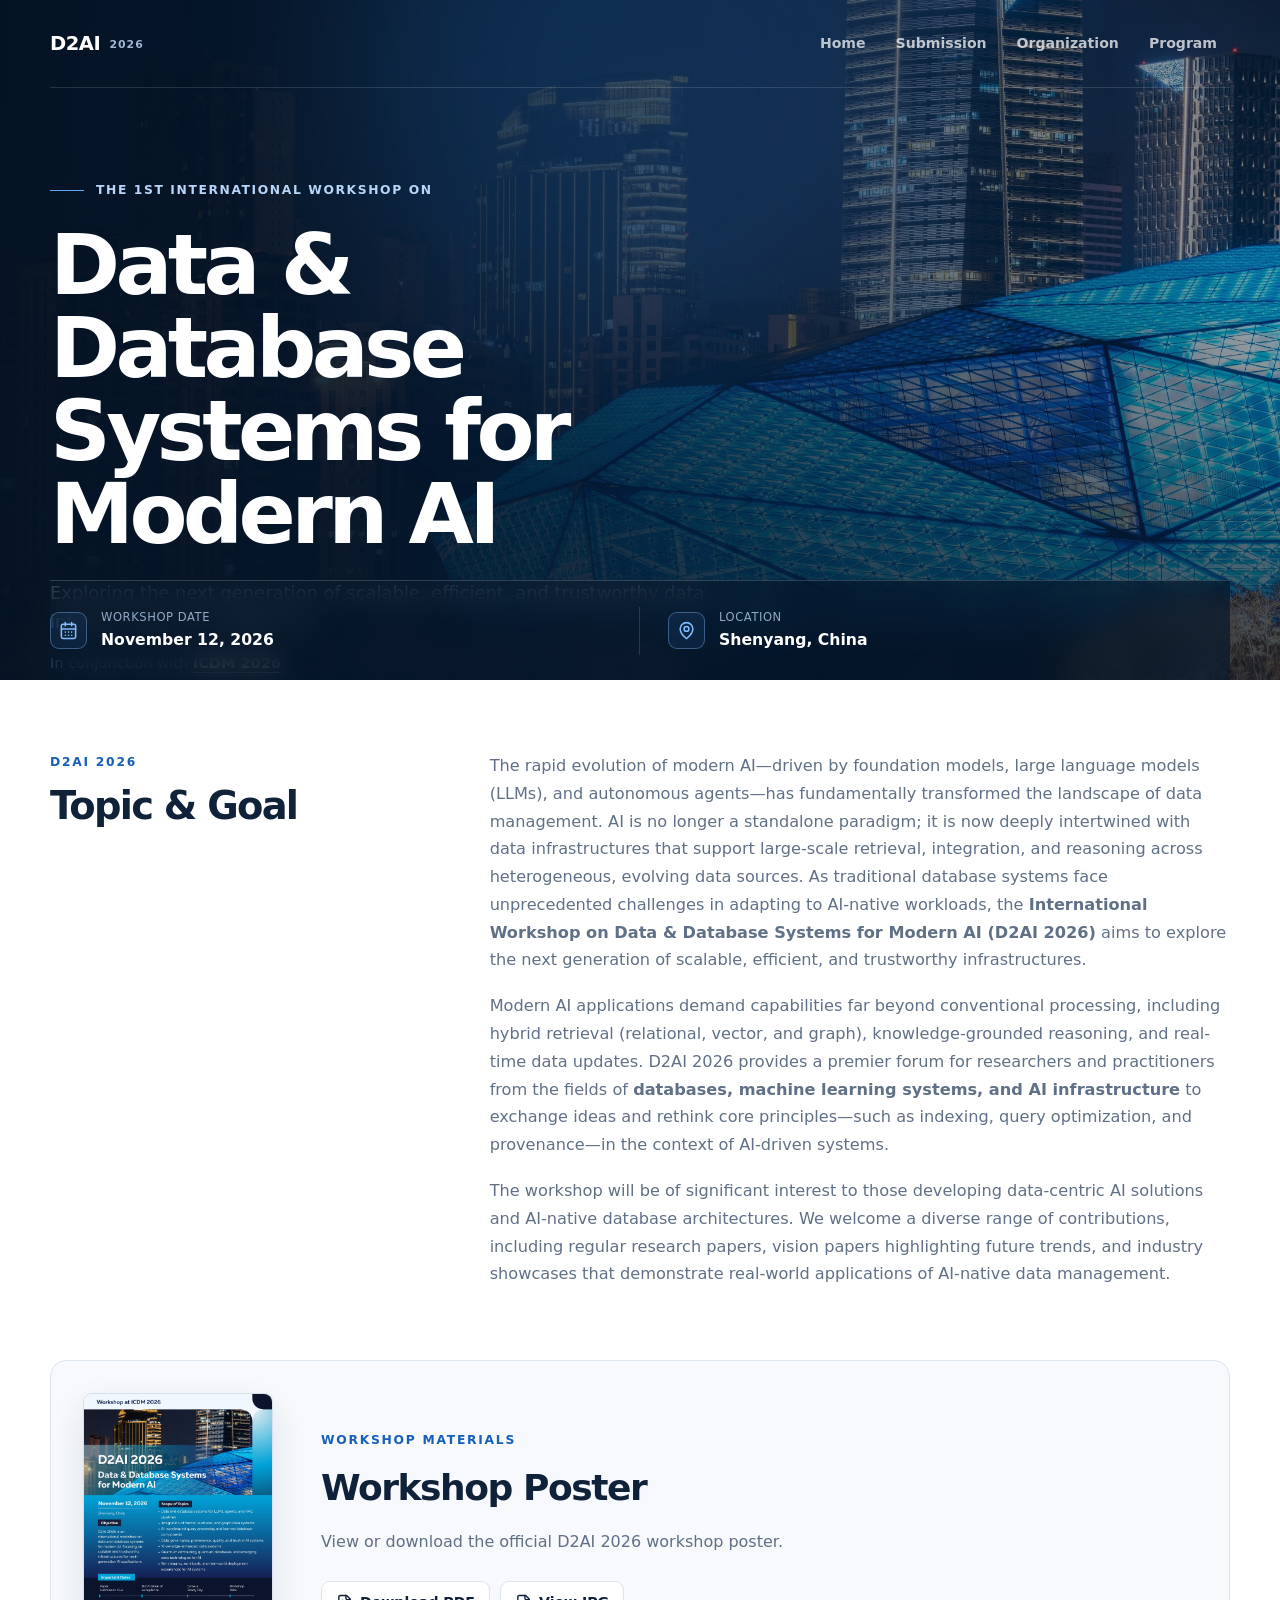
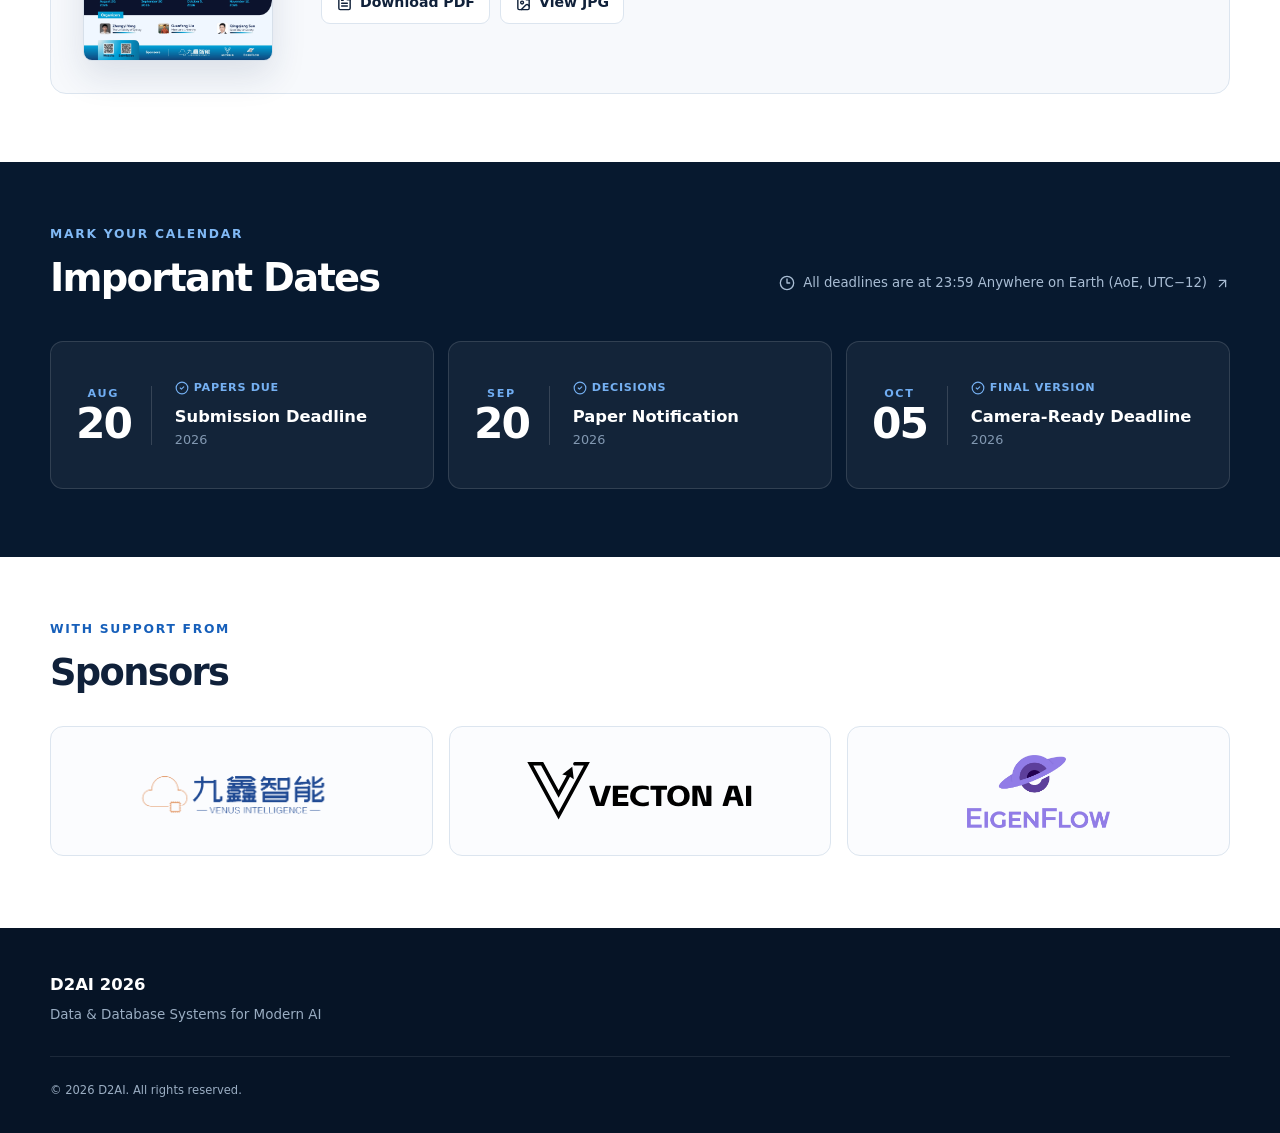
==== index.html @ e7aee717 "deploy: Maka314/d2ai-workshop@221441445c68ab9a33ebf4aefe0f75ddd9c89fb1" ====
<!DOCTYPE html><html lang="en"><head><meta charSet="utf-8"/><meta name="viewport" content="width=device-width, initial-scale=1"/><link rel="preload" as="image" href="/images/shenyang-hero.webp"/><link rel="preload" href="/images/sponsors/jiuxin-intelligence.png" as="image"/><link rel="preload" href="/images/sponsors/vecton-ai.svg" as="image"/><link rel="preload" href="/images/sponsors/eigenflow.png" as="image"/><link rel="stylesheet" href="/_next/static/chunks/0wy3fusnoavy7.css" data-precedence="next"/><link rel="preload" as="script" fetchPriority="low" href="/_next/static/chunks/05tsy9pxtuyv0.js"/><script src="/_next/static/chunks/02i7dfk78~t~2.js" async=""></script><script src="/_next/static/chunks/10~x95jhs6ns3.js" async=""></script><script src="/_next/static/chunks/0s~43s~vyc_h-.js" async=""></script><script src="/_next/static/chunks/turbopack-0p68k9cxtdk4o.js" async=""></script><script src="/_next/static/chunks/10e6~0tme4cub.js" async=""></script><script src="/_next/static/chunks/0d3shmwh5_nmn.js" async=""></script><script src="/_next/static/chunks/12vo~aeqfz3fc.js" async=""></script><title>D2AI 2026</title><meta name="description" content="Welcome to the International Workshop on Data &amp; Database Systems for Modern AI."/><meta name="creator" content="LSGDA Committee"/><meta name="robots" content="index, follow"/><meta name="google-site-verification" content="azsVZ6Sj6aNUtVX1HDO4OtCznI6a8uc2q9I49EydNMc"/><meta property="og:title" content="D2AI 2026"/><meta property="og:description" content="Welcome to the International Workshop on Data &amp; Database Systems for Modern AI."/><meta property="og:url" content="https://d2ai-workshop.github.io"/><meta property="og:site_name" content="D2AI 2026"/><meta property="og:image" content="https://d2ai-workshop.github.io/images/d2ai-2026-poster.jpg"/><meta property="og:image:width" content="2381"/><meta property="og:image:height" content="3368"/><meta property="og:image:alt" content="D2AI 2026 workshop poster"/><meta property="og:type" content="website"/><meta name="twitter:card" content="summary_large_image"/><meta name="twitter:title" content="D2AI 2026"/><meta name="twitter:description" content="Welcome to the International Workshop on Data &amp; Database Systems for Modern AI."/><meta name="twitter:image" content="https://d2ai-workshop.github.io/images/d2ai-2026-poster.jpg"/><link rel="icon" href="/favicon.ico?favicon.12hgmcrp~a_d-.ico" sizes="128x128" type="image/x-icon"/><script src="/_next/static/chunks/03~yq9q893hmn.js" noModule=""></script></head><body class="min-h-screen flex flex-col"><div hidden=""><!--$--><!--/$--></div><header class="hero"><img alt="Shenyang skyline at dusk" decoding="async" data-nimg="fill" class="hero-image" style="position:absolute;height:100%;width:100%;left:0;top:0;right:0;bottom:0;color:transparent;background-size:cover;background-position:50% 50%;background-repeat:no-repeat;background-image:url(&quot;data:image/svg+xml;charset=utf-8,%3Csvg xmlns=&#x27;http://www.w3.org/2000/svg&#x27; %3E%3Cfilter id=&#x27;b&#x27; color-interpolation-filters=&#x27;sRGB&#x27;%3E%3CfeGaussianBlur stdDeviation=&#x27;20&#x27;/%3E%3CfeColorMatrix values=&#x27;1 0 0 0 0 0 1 0 0 0 0 0 1 0 0 0 0 0 100 -1&#x27; result=&#x27;s&#x27;/%3E%3CfeFlood x=&#x27;0&#x27; y=&#x27;0&#x27; width=&#x27;100%25&#x27; height=&#x27;100%25&#x27;/%3E%3CfeComposite operator=&#x27;out&#x27; in=&#x27;s&#x27;/%3E%3CfeComposite in2=&#x27;SourceGraphic&#x27;/%3E%3CfeGaussianBlur stdDeviation=&#x27;20&#x27;/%3E%3C/filter%3E%3Cimage width=&#x27;100%25&#x27; height=&#x27;100%25&#x27; x=&#x27;0&#x27; y=&#x27;0&#x27; preserveAspectRatio=&#x27;none&#x27; style=&#x27;filter: url(%23b);&#x27; href=&#x27;/images/shenyang-blur.jpg&#x27;/%3E%3C/svg%3E&quot;)" src="/images/shenyang-hero.webp"/><div class="hero-overlay"></div><div class="hero-glow"></div><div class="site-shell hero-inner"><div class="hero-topbar"><a class="brand" aria-label="D2AI 2026 home" href="/"><span class="brand-name">D2AI <small>2026</small></span></a><nav class="nav" aria-label="Primary navigation"><ul class="nav-links"><li><a class="active" href="/">Home</a></li><li><a class="" href="/submission">Submission</a></li><li><a class="" href="/organization">Organization</a></li><li><a class="" href="/program">Program</a></li></ul><button class="menu-button" type="button" aria-label="Open navigation menu" aria-expanded="false"><svg xmlns="http://www.w3.org/2000/svg" width="24" height="24" viewBox="0 0 24 24" fill="none" stroke="currentColor" stroke-width="2" stroke-linecap="round" stroke-linejoin="round" class="lucide lucide-menu" aria-hidden="true"><path d="M4 12h16"></path><path d="M4 18h16"></path><path d="M4 6h16"></path></svg></button></nav></div><div class="hero-content"><p class="hero-kicker"><span></span> The 1st International Workshop on</p><h1>Data &amp; Database Systems for Modern AI</h1><p class="hero-subtitle">Exploring the next generation of scalable, efficient, and trustworthy data infrastructures for modern AI.</p><p class="hero-description">In conjunction with<!-- --> <a href="http://icdm2026.neu.edu.cn/" target="_blank" rel="noreferrer">ICDM 2026</a></p></div><div class="event-bar"><div class="event-item"><span class="event-icon"><svg xmlns="http://www.w3.org/2000/svg" width="19" height="19" viewBox="0 0 24 24" fill="none" stroke="currentColor" stroke-width="2" stroke-linecap="round" stroke-linejoin="round" class="lucide lucide-calendar-days" aria-hidden="true"><path d="M8 2v4"></path><path d="M16 2v4"></path><rect width="18" height="18" x="3" y="4" rx="2"></rect><path d="M3 10h18"></path><path d="M8 14h.01"></path><path d="M12 14h.01"></path><path d="M16 14h.01"></path><path d="M8 18h.01"></path><path d="M12 18h.01"></path><path d="M16 18h.01"></path></svg></span><div><small>Workshop date</small><strong>November 12, 2026</strong></div></div><div class="event-item"><span class="event-icon"><svg xmlns="http://www.w3.org/2000/svg" width="19" height="19" viewBox="0 0 24 24" fill="none" stroke="currentColor" stroke-width="2" stroke-linecap="round" stroke-linejoin="round" class="lucide lucide-map-pin" aria-hidden="true"><path d="M20 10c0 4.993-5.539 10.193-7.399 11.799a1 1 0 0 1-1.202 0C9.539 20.193 4 14.993 4 10a8 8 0 0 1 16 0"></path><circle cx="12" cy="10" r="3"></circle></svg></span><div><small>Location</small><strong>Shenyang, China</strong></div></div></div></div></header><main class="home-main"><section class="home-intro" aria-labelledby="topic-heading"><div><p class="eyebrow">D2AI 2026</p><h2 id="topic-heading">Topic &amp; Goal</h2></div><div class="home-intro-copy"><p>The rapid evolution of modern AI—driven by foundation models, large language models (LLMs), and autonomous agents—has fundamentally transformed the landscape of data management. AI is no longer a standalone paradigm; it is now deeply intertwined with data infrastructures that support large-scale retrieval, integration, and reasoning across heterogeneous, evolving data sources. As traditional database systems face unprecedented challenges in adapting to AI-native workloads, the<!-- --> <strong>International Workshop on Data &amp; Database Systems for Modern AI (D2AI 2026)</strong> <!-- -->aims to explore the next generation of scalable, efficient, and trustworthy infrastructures.</p><p>Modern AI applications demand capabilities far beyond conventional processing, including hybrid retrieval (relational, vector, and graph), knowledge-grounded reasoning, and real-time data updates. D2AI 2026 provides a premier forum for researchers and practitioners from the fields of<!-- --> <strong>databases, machine learning systems, and AI infrastructure</strong> <!-- -->to exchange ideas and rethink core principles—such as indexing, query optimization, and provenance—in the context of AI-driven systems.</p><p>The workshop will be of significant interest to those developing data-centric AI solutions and AI-native database architectures. We welcome a diverse range of contributions, including regular research papers, vision papers highlighting future trends, and industry showcases that demonstrate real-world applications of AI-native data management.</p></div></section><section class="poster-section" aria-labelledby="poster-heading"><a class="poster-preview" href="/images/d2ai-2026-poster.jpg" target="_blank" rel="noreferrer" aria-label="Open the D2AI 2026 workshop poster image"><img alt="D2AI 2026 workshop poster" loading="lazy" width="2381" height="3368" decoding="async" data-nimg="1" style="color:transparent" src="/images/d2ai-2026-poster.jpg"/></a><div class="poster-content"><p class="eyebrow">Workshop materials</p><h2 id="poster-heading">Workshop Poster</h2><p>View or download the official D2AI 2026 workshop poster.</p><div class="poster-links" aria-label="Workshop poster downloads"><a href="/files/d2ai-2026-poster.pdf" target="_blank" rel="noreferrer"><svg xmlns="http://www.w3.org/2000/svg" width="17" height="17" viewBox="0 0 24 24" fill="none" stroke="currentColor" stroke-width="2" stroke-linecap="round" stroke-linejoin="round" class="lucide lucide-file-text" aria-hidden="true"><path d="M15 2H6a2 2 0 0 0-2 2v16a2 2 0 0 0 2 2h12a2 2 0 0 0 2-2V7Z"></path><path d="M14 2v4a2 2 0 0 0 2 2h4"></path><path d="M10 9H8"></path><path d="M16 13H8"></path><path d="M16 17H8"></path></svg> Download PDF</a><a href="/images/d2ai-2026-poster.jpg" target="_blank" rel="noreferrer"><svg xmlns="http://www.w3.org/2000/svg" width="17" height="17" viewBox="0 0 24 24" fill="none" stroke="currentColor" stroke-width="2" stroke-linecap="round" stroke-linejoin="round" class="lucide lucide-file-image" aria-hidden="true"><path d="M15 2H6a2 2 0 0 0-2 2v16a2 2 0 0 0 2 2h12a2 2 0 0 0 2-2V7Z"></path><path d="M14 2v4a2 2 0 0 0 2 2h4"></path><circle cx="10" cy="12" r="2"></circle><path d="m20 17-1.296-1.296a2.41 2.41 0 0 0-3.408 0L9 22"></path></svg> View JPG</a></div></div></section><section class="dates-section" aria-labelledby="dates-heading"><div class="section-heading-row"><div><p class="eyebrow eyebrow-light">Mark your calendar</p><h2 id="dates-heading">Important Dates</h2></div><a href="https://www.timeanddate.com/time/zones/aoe" target="_blank" rel="noreferrer" class="timezone-link"><svg xmlns="http://www.w3.org/2000/svg" width="16" height="16" viewBox="0 0 24 24" fill="none" stroke="currentColor" stroke-width="2" stroke-linecap="round" stroke-linejoin="round" class="lucide lucide-clock3 lucide-clock-3" aria-hidden="true"><path d="M12 6v6h4"></path><circle cx="12" cy="12" r="10"></circle></svg> All deadlines are at 23:59 Anywhere on Earth (AoE, UTC−12)<svg xmlns="http://www.w3.org/2000/svg" width="15" height="15" viewBox="0 0 24 24" fill="none" stroke="currentColor" stroke-width="2" stroke-linecap="round" stroke-linejoin="round" class="lucide lucide-arrow-up-right" aria-hidden="true"><path d="M7 7h10v10"></path><path d="M7 17 17 7"></path></svg></a></div><div class="date-grid"><article class="date-card"><div class="date-number"><span>AUG</span><strong>20</strong></div><div><span class="date-status"><svg xmlns="http://www.w3.org/2000/svg" width="14" height="14" viewBox="0 0 24 24" fill="none" stroke="currentColor" stroke-width="2" stroke-linecap="round" stroke-linejoin="round" class="lucide lucide-circle-check" aria-hidden="true"><circle cx="12" cy="12" r="10"></circle><path d="m9 12 2 2 4-4"></path></svg> <!-- -->Papers due</span><h3>Submission Deadline</h3><p>2026</p></div></article><article class="date-card"><div class="date-number"><span>SEP</span><strong>20</strong></div><div><span class="date-status"><svg xmlns="http://www.w3.org/2000/svg" width="14" height="14" viewBox="0 0 24 24" fill="none" stroke="currentColor" stroke-width="2" stroke-linecap="round" stroke-linejoin="round" class="lucide lucide-circle-check" aria-hidden="true"><circle cx="12" cy="12" r="10"></circle><path d="m9 12 2 2 4-4"></path></svg> <!-- -->Decisions</span><h3>Paper Notification</h3><p>2026</p></div></article><article class="date-card"><div class="date-number"><span>OCT</span><strong>05</strong></div><div><span class="date-status"><svg xmlns="http://www.w3.org/2000/svg" width="14" height="14" viewBox="0 0 24 24" fill="none" stroke="currentColor" stroke-width="2" stroke-linecap="round" stroke-linejoin="round" class="lucide lucide-circle-check" aria-hidden="true"><circle cx="12" cy="12" r="10"></circle><path d="m9 12 2 2 4-4"></path></svg> <!-- -->Final version</span><h3>Camera-Ready Deadline</h3><p>2026</p></div></article></div></section><section class="sponsors-section" aria-labelledby="sponsors-heading"><div class="section-heading-row sponsors-heading"><div><p class="eyebrow">With support from</p><h2 id="sponsors-heading">Sponsors</h2></div></div><div class="sponsor-grid"><div class="sponsor-card sponsor-card-jiuxin"><img src="/images/sponsors/jiuxin-intelligence.png" alt="Jiuxin Intelligence"/></div><div class="sponsor-card"><img src="/images/sponsors/vecton-ai.svg" alt="Vecton AI"/></div><div class="sponsor-card"><img src="/images/sponsors/eigenflow.png" alt="EigenFlow"/></div></div></section></main><!--$--><!--/$--><footer class="footer"><div class="site-shell footer-content"><div><span class="footer-brand">D2AI 2026</span><p>Data &amp; Database Systems for Modern AI</p></div><small>© 2026 D2AI. All rights reserved.<span>Cover photo by Julius Carmine on Unsplash.</span></small></div></footer><script src="/_next/static/chunks/05tsy9pxtuyv0.js" id="_R_" async=""></script><script>(self.__next_f=self.__next_f||[]).push([0])</script><script>self.__next_f.push([1,"1:\"$Sreact.fragment\"\n2:I[39756,[\"/_next/static/chunks/10e6~0tme4cub.js\",\"/_next/static/chunks/0d3shmwh5_nmn.js\"],\"default\"]\n3:I[37457,[\"/_next/static/chunks/10e6~0tme4cub.js\",\"/_next/static/chunks/0d3shmwh5_nmn.js\"],\"default\"]\n4:I[64543,[\"/_next/static/chunks/10e6~0tme4cub.js\",\"/_next/static/chunks/0d3shmwh5_nmn.js\"],\"default\"]\n5:I[5500,[\"/_next/static/chunks/10e6~0tme4cub.js\",\"/_next/static/chunks/0d3shmwh5_nmn.js\",\"/_next/static/chunks/12vo~aeqfz3fc.js\"],\"Image\"]\n6:I[22016,[\"/_next/static/chunks/10e6~0tme4cub.js\",\"/_next/static/chunks/0d3shmwh5_nmn.js\",\"/_next/static/chunks/12vo~aeqfz3fc.js\"],\"\"]\n7:I[45109,[\"/_next/static/chunks/10e6~0tme4cub.js\",\"/_next/static/chunks/0d3shmwh5_nmn.js\",\"/_next/static/chunks/12vo~aeqfz3fc.js\"],\"default\"]\ne:I[68027,[\"/_next/static/chunks/10e6~0tme4cub.js\",\"/_next/static/chunks/0d3shmwh5_nmn.js\"],\"default\",1]\n:HL[\"/_next/static/chunks/0wy3fusnoavy7.css\",\"style\"]\n"])</script><script>self.__next_f.push([1,"0:{\"P\":null,\"c\":[\"\",\"\"],\"q\":\"\",\"i\":false,\"f\":[[[\"\",{\"children\":[\"__PAGE__\",{}]},\"$undefined\",\"$undefined\",16],[[\"$\",\"$1\",\"c\",{\"children\":[[[\"$\",\"link\",\"0\",{\"rel\":\"stylesheet\",\"href\":\"/_next/static/chunks/0wy3fusnoavy7.css\",\"precedence\":\"next\",\"crossOrigin\":\"$undefined\",\"nonce\":\"$undefined\"}],[\"$\",\"script\",\"script-0\",{\"src\":\"/_next/static/chunks/10e6~0tme4cub.js\",\"async\":true,\"nonce\":\"$undefined\"}],[\"$\",\"script\",\"script-1\",{\"src\":\"/_next/static/chunks/0d3shmwh5_nmn.js\",\"async\":true,\"nonce\":\"$undefined\"}]],[\"$\",\"html\",null,{\"lang\":\"en\",\"children\":[\"$\",\"body\",null,{\"className\":\"min-h-screen flex flex-col\",\"children\":[[\"$\",\"$L2\",null,{\"parallelRouterKey\":\"children\",\"error\":\"$undefined\",\"errorStyles\":\"$undefined\",\"errorScripts\":\"$undefined\",\"template\":[\"$\",\"$L3\",null,{}],\"templateStyles\":\"$undefined\",\"templateScripts\":\"$undefined\",\"notFound\":[[[\"$\",\"title\",null,{\"children\":\"404: This page could not be found.\"}],[\"$\",\"div\",null,{\"style\":{\"fontFamily\":\"system-ui,\\\"Segoe UI\\\",Roboto,Helvetica,Arial,sans-serif,\\\"Apple Color Emoji\\\",\\\"Segoe UI Emoji\\\"\",\"height\":\"100vh\",\"textAlign\":\"center\",\"display\":\"flex\",\"flexDirection\":\"column\",\"alignItems\":\"center\",\"justifyContent\":\"center\"},\"children\":[\"$\",\"div\",null,{\"children\":[[\"$\",\"style\",null,{\"dangerouslySetInnerHTML\":{\"__html\":\"body{color:#000;background:#fff;margin:0}.next-error-h1{border-right:1px solid rgba(0,0,0,.3)}@media (prefers-color-scheme:dark){body{color:#fff;background:#000}.next-error-h1{border-right:1px solid rgba(255,255,255,.3)}}\"}}],[\"$\",\"h1\",null,{\"className\":\"next-error-h1\",\"style\":{\"display\":\"inline-block\",\"margin\":\"0 20px 0 0\",\"padding\":\"0 23px 0 0\",\"fontSize\":24,\"fontWeight\":500,\"verticalAlign\":\"top\",\"lineHeight\":\"49px\"},\"children\":404}],[\"$\",\"div\",null,{\"style\":{\"display\":\"inline-block\"},\"children\":[\"$\",\"h2\",null,{\"style\":{\"fontSize\":14,\"fontWeight\":400,\"lineHeight\":\"49px\",\"margin\":0},\"children\":\"This page could not be found.\"}]}]]}]}]],[]],\"forbidden\":\"$undefined\",\"unauthorized\":\"$undefined\"}],[\"$\",\"$L4\",null,{}]]}]}]]}],{\"children\":[[\"$\",\"$1\",\"c\",{\"children\":[[[\"$\",\"header\",null,{\"className\":\"hero\",\"children\":[[\"$\",\"$L5\",null,{\"className\":\"hero-image\",\"src\":\"/images/shenyang-hero.webp\",\"alt\":\"Shenyang skyline at dusk\",\"fill\":true,\"sizes\":\"100vw\",\"priority\":true,\"placeholder\":\"blur\",\"blurDataURL\":\"/images/shenyang-blur.jpg\"}],[\"$\",\"div\",null,{\"className\":\"hero-overlay\"}],[\"$\",\"div\",null,{\"className\":\"hero-glow\"}],[\"$\",\"div\",null,{\"className\":\"site-shell hero-inner\",\"children\":[[\"$\",\"div\",null,{\"className\":\"hero-topbar\",\"children\":[[\"$\",\"$L6\",null,{\"className\":\"brand\",\"href\":\"/\",\"aria-label\":\"D2AI 2026 home\",\"children\":[\"$\",\"span\",null,{\"className\":\"brand-name\",\"children\":[\"D2AI \",[\"$\",\"small\",null,{\"children\":\"2026\"}]]}]}],[\"$\",\"$L7\",null,{}]]}],[\"$\",\"div\",null,{\"className\":\"hero-content\",\"children\":[[\"$\",\"p\",null,{\"className\":\"hero-kicker\",\"children\":[[\"$\",\"span\",null,{}],\" The 1st International Workshop on\"]}],[\"$\",\"h1\",null,{\"children\":\"Data \u0026 Database Systems for Modern AI\"}],[\"$\",\"p\",null,{\"className\":\"hero-subtitle\",\"children\":\"Exploring the next generation of scalable, efficient, and trustworthy data infrastructures for modern AI.\"}],[\"$\",\"p\",null,{\"className\":\"hero-description\",\"children\":[\"In conjunction with\",\" \",[\"$\",\"a\",null,{\"href\":\"http://icdm2026.neu.edu.cn/\",\"target\":\"_blank\",\"rel\":\"noreferrer\",\"children\":\"ICDM 2026\"}]]}]]}],[\"$\",\"div\",null,{\"className\":\"event-bar\",\"children\":[[\"$\",\"div\",null,{\"className\":\"event-item\",\"children\":[[\"$\",\"span\",null,{\"className\":\"event-icon\",\"children\":[\"$\",\"svg\",null,{\"ref\":\"$undefined\",\"xmlns\":\"http://www.w3.org/2000/svg\",\"width\":19,\"height\":19,\"viewBox\":\"0 0 24 24\",\"fill\":\"none\",\"stroke\":\"currentColor\",\"strokeWidth\":2,\"strokeLinecap\":\"round\",\"strokeLinejoin\":\"round\",\"className\":\"lucide lucide-calendar-days\",\"aria-hidden\":\"true\",\"children\":[[\"$\",\"path\",\"1cmpym\",{\"d\":\"M8 2v4\"}],[\"$\",\"path\",\"4m81vk\",{\"d\":\"M16 2v4\"}],[\"$\",\"rect\",\"1hopcy\",{\"width\":\"18\",\"height\":\"18\",\"x\":\"3\",\"y\":\"4\",\"rx\":\"2\"}],[\"$\",\"path\",\"8toen8\",{\"d\":\"M3 10h18\"}],[\"$\",\"path\",\"6423bh\",{\"d\":\"M8 14h.01\"}],[\"$\",\"path\",\"1etili\",{\"d\":\"M12 14h.01\"}],[\"$\",\"path\",\"1gbofw\",{\"d\":\"M16 14h.01\"}],[\"$\",\"path\",\"lrp35t\",{\"d\":\"M8 18h.01\"}],[\"$\",\"path\",\"mhygvu\",{\"d\":\"M12 18h.01\"}],[\"$\",\"path\",\"kzsmim\",{\"d\":\"M16 18h.01\"}],\"$undefined\"]}]}],[\"$\",\"div\",null,{\"children\":[[\"$\",\"small\",null,{\"children\":\"Workshop date\"}],[\"$\",\"strong\",null,{\"children\":\"November 12, 2026\"}]]}]]}],[\"$\",\"div\",null,{\"className\":\"event-item\",\"children\":[[\"$\",\"span\",null,{\"className\":\"event-icon\",\"children\":[\"$\",\"svg\",null,{\"ref\":\"$undefined\",\"xmlns\":\"http://www.w3.org/2000/svg\",\"width\":19,\"height\":19,\"viewBox\":\"0 0 24 24\",\"fill\":\"none\",\"stroke\":\"currentColor\",\"strokeWidth\":2,\"strokeLinecap\":\"round\",\"strokeLinejoin\":\"round\",\"className\":\"lucide lucide-map-pin\",\"aria-hidden\":\"true\",\"children\":[[\"$\",\"path\",\"1r0f0z\",{\"d\":\"M20 10c0 4.993-5.539 10.193-7.399 11.799a1 1 0 0 1-1.202 0C9.539 20.193 4 14.993 4 10a8 8 0 0 1 16 0\"}],\"$L8\",\"$undefined\"]}]}],\"$L9\"]}]]}]]}]]}],\"$La\"],[\"$Lb\"],\"$Lc\"]}],{},null,false,null]},null,false,null],\"$Ld\",false]],\"m\":\"$undefined\",\"G\":[\"$e\",[\"$Lf\"]],\"S\":true,\"h\":null,\"s\":\"$undefined\",\"l\":\"$undefined\",\"p\":\"$undefined\",\"d\":\"$undefined\",\"b\":\"ttx5fb697KAaUyUR3-PpL\"}\n"])</script><script>self.__next_f.push([1,"15:I[97367,[\"/_next/static/chunks/10e6~0tme4cub.js\",\"/_next/static/chunks/0d3shmwh5_nmn.js\"],\"OutletBoundary\"]\n16:\"$Sreact.suspense\"\n18:I[97367,[\"/_next/static/chunks/10e6~0tme4cub.js\",\"/_next/static/chunks/0d3shmwh5_nmn.js\"],\"ViewportBoundary\"]\n1a:I[97367,[\"/_next/static/chunks/10e6~0tme4cub.js\",\"/_next/static/chunks/0d3shmwh5_nmn.js\"],\"MetadataBoundary\"]\n8:[\"$\",\"circle\",\"ilqhr7\",{\"cx\":\"12\",\"cy\":\"10\",\"r\":\"3\"}]\n9:[\"$\",\"div\",null,{\"children\":[[\"$\",\"small\",null,{\"children\":\"Location\"}],[\"$\",\"strong\",null,{\"children\":\"Shenyang, China\"}]]}]\n"])</script><script>self.__next_f.push([1,"a:[\"$\",\"main\",null,{\"className\":\"home-main\",\"children\":[[\"$\",\"section\",null,{\"className\":\"home-intro\",\"aria-labelledby\":\"topic-heading\",\"children\":[[\"$\",\"div\",null,{\"children\":[[\"$\",\"p\",null,{\"className\":\"eyebrow\",\"children\":\"D2AI 2026\"}],[\"$\",\"h2\",null,{\"id\":\"topic-heading\",\"children\":\"Topic \u0026 Goal\"}]]}],[\"$\",\"div\",null,{\"className\":\"home-intro-copy\",\"children\":[[\"$\",\"p\",null,{\"children\":[\"The rapid evolution of modern AI—driven by foundation models, large language models (LLMs), and autonomous agents—has fundamentally transformed the landscape of data management. AI is no longer a standalone paradigm; it is now deeply intertwined with data infrastructures that support large-scale retrieval, integration, and reasoning across heterogeneous, evolving data sources. As traditional database systems face unprecedented challenges in adapting to AI-native workloads, the\",\" \",[\"$\",\"strong\",null,{\"children\":\"International Workshop on Data \u0026 Database Systems for Modern AI (D2AI 2026)\"}],\" \",\"aims to explore the next generation of scalable, efficient, and trustworthy infrastructures.\"]}],[\"$\",\"p\",null,{\"children\":[\"Modern AI applications demand capabilities far beyond conventional processing, including hybrid retrieval (relational, vector, and graph), knowledge-grounded reasoning, and real-time data updates. D2AI 2026 provides a premier forum for researchers and practitioners from the fields of\",\" \",[\"$\",\"strong\",null,{\"children\":\"databases, machine learning systems, and AI infrastructure\"}],\" \",\"to exchange ideas and rethink core principles—such as indexing, query optimization, and provenance—in the context of AI-driven systems.\"]}],[\"$\",\"p\",null,{\"children\":\"The workshop will be of significant interest to those developing data-centric AI solutions and AI-native database architectures. We welcome a diverse range of contributions, including regular research papers, vision papers highlighting future trends, and industry showcases that demonstrate real-world applications of AI-native data management.\"}]]}]]}],[\"$\",\"section\",null,{\"className\":\"poster-section\",\"aria-labelledby\":\"poster-heading\",\"children\":[[\"$\",\"a\",null,{\"className\":\"poster-preview\",\"href\":\"/images/d2ai-2026-poster.jpg\",\"target\":\"_blank\",\"rel\":\"noreferrer\",\"aria-label\":\"Open the D2AI 2026 workshop poster image\",\"children\":[\"$\",\"$L5\",null,{\"src\":\"/images/d2ai-2026-poster.jpg\",\"alt\":\"D2AI 2026 workshop poster\",\"width\":2381,\"height\":3368,\"sizes\":\"(max-width: 800px) 150px, 190px\"}]}],[\"$\",\"div\",null,{\"className\":\"poster-content\",\"children\":[[\"$\",\"p\",null,{\"className\":\"eyebrow\",\"children\":\"Workshop materials\"}],[\"$\",\"h2\",null,{\"id\":\"poster-heading\",\"children\":\"Workshop Poster\"}],[\"$\",\"p\",null,{\"children\":\"View or download the official D2AI 2026 workshop poster.\"}],[\"$\",\"div\",null,{\"className\":\"poster-links\",\"aria-label\":\"Workshop poster downloads\",\"children\":[[\"$\",\"a\",null,{\"href\":\"/files/d2ai-2026-poster.pdf\",\"target\":\"_blank\",\"rel\":\"noreferrer\",\"children\":[[\"$\",\"svg\",null,{\"ref\":\"$undefined\",\"xmlns\":\"http://www.w3.org/2000/svg\",\"width\":17,\"height\":17,\"viewBox\":\"0 0 24 24\",\"fill\":\"none\",\"stroke\":\"currentColor\",\"strokeWidth\":2,\"strokeLinecap\":\"round\",\"strokeLinejoin\":\"round\",\"className\":\"lucide lucide-file-text\",\"aria-hidden\":\"true\",\"children\":[[\"$\",\"path\",\"1rqfz7\",{\"d\":\"M15 2H6a2 2 0 0 0-2 2v16a2 2 0 0 0 2 2h12a2 2 0 0 0 2-2V7Z\"}],[\"$\",\"path\",\"tnqrlb\",{\"d\":\"M14 2v4a2 2 0 0 0 2 2h4\"}],[\"$\",\"path\",\"b1mrlr\",{\"d\":\"M10 9H8\"}],[\"$\",\"path\",\"t4e002\",{\"d\":\"M16 13H8\"}],[\"$\",\"path\",\"z1uh3a\",{\"d\":\"M16 17H8\"}],\"$undefined\"]}],\" Download PDF\"]}],[\"$\",\"a\",null,{\"href\":\"/images/d2ai-2026-poster.jpg\",\"target\":\"_blank\",\"rel\":\"noreferrer\",\"children\":[[\"$\",\"svg\",null,{\"ref\":\"$undefined\",\"xmlns\":\"http://www.w3.org/2000/svg\",\"width\":17,\"height\":17,\"viewBox\":\"0 0 24 24\",\"fill\":\"none\",\"stroke\":\"currentColor\",\"strokeWidth\":2,\"strokeLinecap\":\"round\",\"strokeLinejoin\":\"round\",\"className\":\"lucide lucide-file-image\",\"aria-hidden\":\"true\",\"children\":[[\"$\",\"path\",\"1rqfz7\",{\"d\":\"M15 2H6a2 2 0 0 0-2 2v16a2 2 0 0 0 2 2h12a2 2 0 0 0 2-2V7Z\"}],\"$L10\",\"$L11\",\"$L12\",\"$undefined\"]}],\" View JPG\"]}]]}]]}]]}],\"$L13\",\"$L14\"]}]\n"])</script><script>self.__next_f.push([1,"b:[\"$\",\"script\",\"script-0\",{\"src\":\"/_next/static/chunks/12vo~aeqfz3fc.js\",\"async\":true,\"nonce\":\"$undefined\"}]\nc:[\"$\",\"$L15\",null,{\"children\":[\"$\",\"$16\",null,{\"name\":\"Next.MetadataOutlet\",\"children\":\"$@17\"}]}]\nd:[\"$\",\"$1\",\"h\",{\"children\":[null,[\"$\",\"$L18\",null,{\"children\":\"$L19\"}],[\"$\",\"div\",null,{\"hidden\":true,\"children\":[\"$\",\"$L1a\",null,{\"children\":[\"$\",\"$16\",null,{\"name\":\"Next.Metadata\",\"children\":\"$L1b\"}]}]}],null]}]\nf:[\"$\",\"link\",\"0\",{\"rel\":\"stylesheet\",\"href\":\"/_next/static/chunks/0wy3fusnoavy7.css\",\"precedence\":\"next\",\"crossOrigin\":\"$undefined\",\"nonce\":\"$undefined\"}]\n"])</script><script>self.__next_f.push([1,":HL[\"/images/sponsors/jiuxin-intelligence.png\",\"image\"]\n:HL[\"/images/sponsors/vecton-ai.svg\",\"image\"]\n:HL[\"/images/sponsors/eigenflow.png\",\"image\"]\n10:[\"$\",\"path\",\"tnqrlb\",{\"d\":\"M14 2v4a2 2 0 0 0 2 2h4\"}]\n11:[\"$\",\"circle\",\"737tya\",{\"cx\":\"10\",\"cy\":\"12\",\"r\":\"2\"}]\n12:[\"$\",\"path\",\"wt3hpn\",{\"d\":\"m20 17-1.296-1.296a2.41 2.41 0 0 0-3.408 0L9 22\"}]\n"])</script><script>self.__next_f.push([1,"13:[\"$\",\"section\",null,{\"className\":\"dates-section\",\"aria-labelledby\":\"dates-heading\",\"children\":[[\"$\",\"div\",null,{\"className\":\"section-heading-row\",\"children\":[[\"$\",\"div\",null,{\"children\":[[\"$\",\"p\",null,{\"className\":\"eyebrow eyebrow-light\",\"children\":\"Mark your calendar\"}],[\"$\",\"h2\",null,{\"id\":\"dates-heading\",\"children\":\"Important Dates\"}]]}],[\"$\",\"a\",null,{\"href\":\"https://www.timeanddate.com/time/zones/aoe\",\"target\":\"_blank\",\"rel\":\"noreferrer\",\"className\":\"timezone-link\",\"children\":[[\"$\",\"svg\",null,{\"ref\":\"$undefined\",\"xmlns\":\"http://www.w3.org/2000/svg\",\"width\":16,\"height\":16,\"viewBox\":\"0 0 24 24\",\"fill\":\"none\",\"stroke\":\"currentColor\",\"strokeWidth\":2,\"strokeLinecap\":\"round\",\"strokeLinejoin\":\"round\",\"className\":\"lucide lucide-clock3 lucide-clock-3\",\"aria-hidden\":\"true\",\"children\":[[\"$\",\"path\",\"135r8i\",{\"d\":\"M12 6v6h4\"}],[\"$\",\"circle\",\"1mglay\",{\"cx\":\"12\",\"cy\":\"12\",\"r\":\"10\"}],\"$undefined\"]}],\" All deadlines are at 23:59 Anywhere on Earth (AoE, UTC−12)\",[\"$\",\"svg\",null,{\"ref\":\"$undefined\",\"xmlns\":\"http://www.w3.org/2000/svg\",\"width\":15,\"height\":15,\"viewBox\":\"0 0 24 24\",\"fill\":\"none\",\"stroke\":\"currentColor\",\"strokeWidth\":2,\"strokeLinecap\":\"round\",\"strokeLinejoin\":\"round\",\"className\":\"lucide lucide-arrow-up-right\",\"aria-hidden\":\"true\",\"children\":[[\"$\",\"path\",\"1tivn9\",{\"d\":\"M7 7h10v10\"}],[\"$\",\"path\",\"1vkiza\",{\"d\":\"M7 17 17 7\"}],\"$undefined\"]}]]}]]}],[\"$\",\"div\",null,{\"className\":\"date-grid\",\"children\":[[\"$\",\"article\",\"Submission Deadline\",{\"className\":\"date-card\",\"children\":[[\"$\",\"div\",null,{\"className\":\"date-number\",\"children\":[[\"$\",\"span\",null,{\"children\":\"AUG\"}],[\"$\",\"strong\",null,{\"children\":\"20\"}]]}],[\"$\",\"div\",null,{\"children\":[[\"$\",\"span\",null,{\"className\":\"date-status\",\"children\":[[\"$\",\"svg\",null,{\"ref\":\"$undefined\",\"xmlns\":\"http://www.w3.org/2000/svg\",\"width\":14,\"height\":14,\"viewBox\":\"0 0 24 24\",\"fill\":\"none\",\"stroke\":\"currentColor\",\"strokeWidth\":2,\"strokeLinecap\":\"round\",\"strokeLinejoin\":\"round\",\"className\":\"lucide lucide-circle-check\",\"aria-hidden\":\"true\",\"children\":[[\"$\",\"circle\",\"1mglay\",{\"cx\":\"12\",\"cy\":\"12\",\"r\":\"10\"}],[\"$\",\"path\",\"dzmm74\",{\"d\":\"m9 12 2 2 4-4\"}],\"$undefined\"]}],\" \",\"Papers due\"]}],[\"$\",\"h3\",null,{\"children\":\"Submission Deadline\"}],[\"$\",\"p\",null,{\"children\":\"2026\"}]]}]]}],[\"$\",\"article\",\"Paper Notification\",{\"className\":\"date-card\",\"children\":[[\"$\",\"div\",null,{\"className\":\"date-number\",\"children\":[[\"$\",\"span\",null,{\"children\":\"SEP\"}],[\"$\",\"strong\",null,{\"children\":\"20\"}]]}],[\"$\",\"div\",null,{\"children\":[[\"$\",\"span\",null,{\"className\":\"date-status\",\"children\":[[\"$\",\"svg\",null,{\"ref\":\"$undefined\",\"xmlns\":\"http://www.w3.org/2000/svg\",\"width\":14,\"height\":14,\"viewBox\":\"0 0 24 24\",\"fill\":\"none\",\"stroke\":\"currentColor\",\"strokeWidth\":2,\"strokeLinecap\":\"round\",\"strokeLinejoin\":\"round\",\"className\":\"lucide lucide-circle-check\",\"aria-hidden\":\"true\",\"children\":[[\"$\",\"circle\",\"1mglay\",{\"cx\":\"12\",\"cy\":\"12\",\"r\":\"10\"}],[\"$\",\"path\",\"dzmm74\",{\"d\":\"m9 12 2 2 4-4\"}],\"$undefined\"]}],\" \",\"Decisions\"]}],[\"$\",\"h3\",null,{\"children\":\"Paper Notification\"}],[\"$\",\"p\",null,{\"children\":\"2026\"}]]}]]}],[\"$\",\"article\",\"Camera-Ready Deadline\",{\"className\":\"date-card\",\"children\":[[\"$\",\"div\",null,{\"className\":\"date-number\",\"children\":[[\"$\",\"span\",null,{\"children\":\"OCT\"}],[\"$\",\"strong\",null,{\"children\":\"05\"}]]}],[\"$\",\"div\",null,{\"children\":[[\"$\",\"span\",null,{\"className\":\"date-status\",\"children\":[[\"$\",\"svg\",null,{\"ref\":\"$undefined\",\"xmlns\":\"http://www.w3.org/2000/svg\",\"width\":14,\"height\":14,\"viewBox\":\"0 0 24 24\",\"fill\":\"none\",\"stroke\":\"currentColor\",\"strokeWidth\":2,\"strokeLinecap\":\"round\",\"strokeLinejoin\":\"round\",\"className\":\"lucide lucide-circle-check\",\"aria-hidden\":\"true\",\"children\":[[\"$\",\"circle\",\"1mglay\",{\"cx\":\"12\",\"cy\":\"12\",\"r\":\"10\"}],[\"$\",\"path\",\"dzmm74\",{\"d\":\"m9 12 2 2 4-4\"}],\"$undefined\"]}],\" \",\"Final version\"]}],[\"$\",\"h3\",null,{\"children\":\"Camera-Ready Deadline\"}],[\"$\",\"p\",null,{\"children\":\"2026\"}]]}]]}]]}]]}]\n"])</script><script>self.__next_f.push([1,"14:[\"$\",\"section\",null,{\"className\":\"sponsors-section\",\"aria-labelledby\":\"sponsors-heading\",\"children\":[[\"$\",\"div\",null,{\"className\":\"section-heading-row sponsors-heading\",\"children\":[\"$\",\"div\",null,{\"children\":[[\"$\",\"p\",null,{\"className\":\"eyebrow\",\"children\":\"With support from\"}],[\"$\",\"h2\",null,{\"id\":\"sponsors-heading\",\"children\":\"Sponsors\"}]]}]}],[\"$\",\"div\",null,{\"className\":\"sponsor-grid\",\"children\":[[\"$\",\"div\",null,{\"className\":\"sponsor-card sponsor-card-jiuxin\",\"children\":[\"$\",\"img\",null,{\"src\":\"/images/sponsors/jiuxin-intelligence.png\",\"alt\":\"Jiuxin Intelligence\"}]}],[\"$\",\"div\",null,{\"className\":\"sponsor-card\",\"children\":[\"$\",\"img\",null,{\"src\":\"/images/sponsors/vecton-ai.svg\",\"alt\":\"Vecton AI\"}]}],[\"$\",\"div\",null,{\"className\":\"sponsor-card\",\"children\":[\"$\",\"img\",null,{\"src\":\"/images/sponsors/eigenflow.png\",\"alt\":\"EigenFlow\"}]}]]}]]}]\n"])</script><script>self.__next_f.push([1,"19:[[\"$\",\"meta\",\"0\",{\"charSet\":\"utf-8\"}],[\"$\",\"meta\",\"1\",{\"name\":\"viewport\",\"content\":\"width=device-width, initial-scale=1\"}]]\n"])</script><script>self.__next_f.push([1,"1c:I[27201,[\"/_next/static/chunks/10e6~0tme4cub.js\",\"/_next/static/chunks/0d3shmwh5_nmn.js\"],\"IconMark\"]\n17:null\n"])</script><script>self.__next_f.push([1,"1b:[[\"$\",\"title\",\"0\",{\"children\":\"D2AI 2026\"}],[\"$\",\"meta\",\"1\",{\"name\":\"description\",\"content\":\"Welcome to the International Workshop on Data \u0026 Database Systems for Modern AI.\"}],[\"$\",\"meta\",\"2\",{\"name\":\"creator\",\"content\":\"LSGDA Committee\"}],[\"$\",\"meta\",\"3\",{\"name\":\"robots\",\"content\":\"index, follow\"}],[\"$\",\"meta\",\"4\",{\"name\":\"google-site-verification\",\"content\":\"azsVZ6Sj6aNUtVX1HDO4OtCznI6a8uc2q9I49EydNMc\"}],[\"$\",\"meta\",\"5\",{\"property\":\"og:title\",\"content\":\"D2AI 2026\"}],[\"$\",\"meta\",\"6\",{\"property\":\"og:description\",\"content\":\"Welcome to the International Workshop on Data \u0026 Database Systems for Modern AI.\"}],[\"$\",\"meta\",\"7\",{\"property\":\"og:url\",\"content\":\"https://d2ai-workshop.github.io\"}],[\"$\",\"meta\",\"8\",{\"property\":\"og:site_name\",\"content\":\"D2AI 2026\"}],[\"$\",\"meta\",\"9\",{\"property\":\"og:image\",\"content\":\"https://d2ai-workshop.github.io/images/d2ai-2026-poster.jpg\"}],[\"$\",\"meta\",\"10\",{\"property\":\"og:image:width\",\"content\":\"2381\"}],[\"$\",\"meta\",\"11\",{\"property\":\"og:image:height\",\"content\":\"3368\"}],[\"$\",\"meta\",\"12\",{\"property\":\"og:image:alt\",\"content\":\"D2AI 2026 workshop poster\"}],[\"$\",\"meta\",\"13\",{\"property\":\"og:type\",\"content\":\"website\"}],[\"$\",\"meta\",\"14\",{\"name\":\"twitter:card\",\"content\":\"summary_large_image\"}],[\"$\",\"meta\",\"15\",{\"name\":\"twitter:title\",\"content\":\"D2AI 2026\"}],[\"$\",\"meta\",\"16\",{\"name\":\"twitter:description\",\"content\":\"Welcome to the International Workshop on Data \u0026 Database Systems for Modern AI.\"}],[\"$\",\"meta\",\"17\",{\"name\":\"twitter:image\",\"content\":\"https://d2ai-workshop.github.io/images/d2ai-2026-poster.jpg\"}],[\"$\",\"link\",\"18\",{\"rel\":\"icon\",\"href\":\"/favicon.ico?favicon.12hgmcrp~a_d-.ico\",\"sizes\":\"128x128\",\"type\":\"image/x-icon\"}],[\"$\",\"$L1c\",\"19\",{}]]\n"])</script></body></html>
---- _next/static/chunks/0wy3fusnoavy7.css ----
*,:before,:after{box-sizing:border-box;border:0 solid #e5e7eb}:before,:after{--tw-content:""}html,:host{-webkit-text-size-adjust:100%;tab-size:4;font-feature-settings:normal;font-variation-settings:normal;-webkit-tap-highlight-color:transparent;font-family:"Source Sans 3",Aptos,system-ui,ui-sans-serif,sans-serif,Apple Color Emoji,Segoe UI Emoji,Segoe UI Symbol,Noto Color Emoji;line-height:1.5}body{line-height:inherit;margin:0}hr{height:0;color:inherit;border-top-width:1px}abbr:where([title]){-webkit-text-decoration:underline dotted;text-decoration:underline dotted}h1,h2,h3,h4,h5,h6{font-size:inherit;font-weight:inherit}a{color:inherit;-webkit-text-decoration:inherit;text-decoration:inherit}b,strong{font-weight:bolder}code,kbd,samp,pre{font-feature-settings:normal;font-variation-settings:normal;font-family:ui-monospace,SFMono-Regular,Menlo,Monaco,Consolas,Liberation Mono,Courier New,monospace;font-size:1em}small{font-size:80%}sub,sup{vertical-align:baseline;font-size:75%;line-height:0;position:relative}sub{bottom:-.25em}sup{top:-.5em}table{text-indent:0;border-color:inherit;border-collapse:collapse}button,input,optgroup,select,textarea{font-feature-settings:inherit;font-variation-settings:inherit;font-family:inherit;font-size:100%;font-weight:inherit;line-height:inherit;color:inherit;margin:0;padding:0}button,select{text-transform:none}button,[type=button],[type=reset],[type=submit]{-webkit-appearance:button;background-color:#0000;background-image:none}:-moz-focusring{outline:auto}:-moz-ui-invalid{box-shadow:none}progress{vertical-align:baseline}::-webkit-inner-spin-button{height:auto}::-webkit-outer-spin-button{height:auto}[type=search]{-webkit-appearance:textfield;outline-offset:-2px}::-webkit-search-decoration{-webkit-appearance:none}::-webkit-file-upload-button{-webkit-appearance:button;font:inherit}summary{display:list-item}blockquote,dl,dd,h1,h2,h3,h4,h5,h6,hr,figure,p,pre{margin:0}fieldset{margin:0;padding:0}legend{padding:0}ol,ul,menu{margin:0;padding:0;list-style:none}dialog{padding:0}textarea{resize:vertical}input::placeholder,textarea::placeholder{opacity:1;color:#9ca3af}button,[role=button]{cursor:pointer}:disabled{cursor:default}img,svg,video,canvas,audio,iframe,embed,object{vertical-align:middle;display:block}img,video{max-width:100%;height:auto}[hidden]{display:none}*,:before,:after,::backdrop{--tw-border-spacing-x:0;--tw-border-spacing-y:0;--tw-translate-x:0;--tw-translate-y:0;--tw-rotate:0;--tw-skew-x:0;--tw-skew-y:0;--tw-scale-x:1;--tw-scale-y:1;--tw-pan-x: ;--tw-pan-y: ;--tw-pinch-zoom: ;--tw-scroll-snap-strictness:proximity;--tw-gradient-from-position: ;--tw-gradient-via-position: ;--tw-gradient-to-position: ;--tw-ordinal: ;--tw-slashed-zero: ;--tw-numeric-figure: ;--tw-numeric-spacing: ;--tw-numeric-fraction: ;--tw-ring-inset: ;--tw-ring-offset-width:0px;--tw-ring-offset-color:#fff;--tw-ring-color:#3b82f680;--tw-ring-offset-shadow:0 0 #0000;--tw-ring-shadow:0 0 #0000;--tw-shadow:0 0 #0000;--tw-shadow-colored:0 0 #0000;--tw-blur: ;--tw-brightness: ;--tw-contrast: ;--tw-grayscale: ;--tw-hue-rotate: ;--tw-invert: ;--tw-saturate: ;--tw-sepia: ;--tw-drop-shadow: ;--tw-backdrop-blur: ;--tw-backdrop-brightness: ;--tw-backdrop-contrast: ;--tw-backdrop-grayscale: ;--tw-backdrop-hue-rotate: ;--tw-backdrop-invert: ;--tw-backdrop-opacity: ;--tw-backdrop-saturate: ;--tw-backdrop-sepia: }.z-50{z-index:50}.mx-6{margin-left:1.5rem;margin-right:1.5rem}.my-3{margin-top:.75rem;margin-bottom:.75rem}.mb-12{margin-bottom:3rem}.mb-3{margin-bottom:.75rem}.mb-6{margin-bottom:1.5rem}.mr-4{margin-right:1rem}.mt-6{margin-top:1.5rem}.flex{display:flex}.h-\[76px\]{height:76px}.min-h-\[76px\]{min-height:76px}.min-h-screen{min-height:100vh}.w-\[22em\]{width:22em}.w-\[70vw\]{width:70vw}.w-\[76px\]{width:76px}.w-full{width:100%}.min-w-\[76px\]{min-width:76px}.max-w-full{max-width:100%}.list-inside{list-style-position:inside}.list-disc{list-style-type:disc}.flex-col{flex-direction:column}.flex-wrap{flex-wrap:wrap}.justify-center{justify-content:center}.gap-x-12{column-gap:3rem}.gap-y-7{row-gap:1.75rem}.space-y-1>:not([hidden])~:not([hidden]){--tw-space-y-reverse:0;margin-top:calc(.25rem * calc(1 - var(--tw-space-y-reverse)));margin-bottom:calc(.25rem * var(--tw-space-y-reverse))}.space-y-4>:not([hidden])~:not([hidden]){--tw-space-y-reverse:0;margin-top:calc(1rem * calc(1 - var(--tw-space-y-reverse)));margin-bottom:calc(1rem * var(--tw-space-y-reverse))}.overflow-hidden{overflow:hidden}.whitespace-pre-wrap{white-space:pre-wrap}.break-all{word-break:break-all}.rounded-lg{border-radius:.5rem}.rounded-md{border-radius:.375rem}.border{border-width:1px}.border-gray-200{--tw-border-opacity:1;border-color:rgb(229 231 235/var(--tw-border-opacity))}.bg-gray-200{--tw-bg-opacity:1;background-color:rgb(229 231 235/var(--tw-bg-opacity))}.bg-white{--tw-bg-opacity:1;background-color:rgb(255 255 255/var(--tw-bg-opacity))}.object-cover{object-fit:cover}.p-4{padding:1rem}.pb-10{padding-bottom:2.5rem}.pb-5{padding-bottom:1.25rem}.text-sm{font-size:.875rem;line-height:1.25rem}.text-xl{font-size:1.25rem;line-height:1.75rem}.font-bold{font-weight:700}.text-gray-600{--tw-text-opacity:1;color:rgb(75 85 99/var(--tw-text-opacity))}.text-gray-900{--tw-text-opacity:1;color:rgb(17 24 39/var(--tw-text-opacity))}.underline{text-decoration-line:underline}.shadow-lg{--tw-shadow:0 10px 15px -3px #0000001a, 0 4px 6px -4px #0000001a;--tw-shadow-colored:0 10px 15px -3px var(--tw-shadow-color), 0 4px 6px -4px var(--tw-shadow-color);box-shadow:var(--tw-ring-offset-shadow,0 0 #0000), var(--tw-ring-shadow,0 0 #0000), var(--tw-shadow)}.outline-none{outline-offset:2px;outline:2px solid #0000}.blur{--tw-blur:blur(8px);filter:var(--tw-blur) var(--tw-brightness) var(--tw-contrast) var(--tw-grayscale) var(--tw-hue-rotate) var(--tw-invert) var(--tw-saturate) var(--tw-sepia) var(--tw-drop-shadow)}@keyframes enter{0%{opacity:var(--tw-enter-opacity,1);transform:translate3d(var(--tw-enter-translate-x,0), var(--tw-enter-translate-y,0), 0) scale3d(var(--tw-enter-scale,1), var(--tw-enter-scale,1), var(--tw-enter-scale,1)) rotate(var(--tw-enter-rotate,0))}}@keyframes exit{to{opacity:var(--tw-exit-opacity,1);transform:translate3d(var(--tw-exit-translate-x,0), var(--tw-exit-translate-y,0), 0) scale3d(var(--tw-exit-scale,1), var(--tw-exit-scale,1), var(--tw-exit-scale,1)) rotate(var(--tw-exit-rotate,0))}}:root{--ink:#10213a;--muted:#607087;--navy:#07192f;--blue:#165fba;--blue-bright:#3787e8;--sky:#eaf3ff;--line:#dce5ef;--paper:#f7f9fc;--white:#fff}*{box-sizing:border-box;margin:0;padding:0}html{scroll-behavior:smooth}html,body{max-width:100vw;overflow-x:hidden}body{color:var(--ink);background:var(--paper);text-rendering:optimizelegibility;-webkit-font-smoothing:antialiased;font-family:"Source Sans 3",Aptos,system-ui,-apple-system,BlinkMacSystemFont,Segoe UI,sans-serif}a{color:inherit;text-decoration:none}p{line-height:1.72}strong{font-weight:650}button,a{-webkit-tap-highlight-color:transparent}.site-shell{width:min(1180px,100% - 40px);margin-inline:auto}.eyebrow{color:var(--blue);letter-spacing:.14em;text-transform:uppercase;font-size:.77rem;font-weight:750}.eyebrow-light{color:#81b9f5}.button{border:1px solid #0000;border-radius:10px;justify-content:center;align-items:center;gap:9px;min-height:48px;padding:0 20px;font-size:.94rem;font-weight:700;transition:transform .18s,background-color .18s,border-color .18s;display:inline-flex}.button:hover{transform:translateY(-2px)}.button-light{color:var(--navy);background:#fff;box-shadow:0 12px 30px #0000002e}.button-light:hover{background:#f0f6ff}.button-primary{color:#fff;background:var(--blue)}.button-primary:hover{background:#0d4f9e}.button-secondary{color:var(--ink);border-color:var(--line);background:#fff}.button-secondary:hover{border-color:#a7bbd1}.brand{color:#fff;flex-shrink:0;align-items:center;display:inline-flex}.brand-name{letter-spacing:-.025em;font-size:1.22rem;font-weight:760}.brand-name small{color:#9db8d7;letter-spacing:.09em;vertical-align:2px;margin-left:3px;font-size:.68rem;font-weight:700}.nav{align-items:center;display:flex}.nav-links{align-items:center;gap:4px;list-style:none;display:flex}.nav-links a{color:#ffffffb8;padding:10px 13px;font-size:.88rem;font-weight:650;transition:color .18s;display:block;position:relative}.nav-links a:hover,.nav-links a.active{color:#fff}.nav-links a.active:after{content:"";background:#65a9f8;border-radius:2px;height:2px;position:absolute;bottom:4px;left:13px;right:13px}.menu-button{color:#fff;cursor:pointer;background:0 0;border:0;display:none}.mobile-menu{display:none}.hero{color:#fff;background:var(--navy);min-height:680px;position:relative;overflow:hidden}.hero-image{object-fit:cover;object-position:62% 62%}.hero-overlay{background:linear-gradient(90deg,#031224f5 0%,#04182fd4 46%,#05182b61 100%),linear-gradient(#0000 45%,#0412229e);position:absolute;inset:0}.hero-glow{filter:blur(90px);background:#2d80dd33;border-radius:999px;width:580px;height:580px;position:absolute;top:-220px;left:28%}.hero-inner{z-index:2;min-height:680px;position:relative}.hero-topbar{border-bottom:1px solid #ffffff21;justify-content:space-between;align-items:center;height:88px;display:flex}.hero-content{max-width:735px;padding-top:92px}.hero-kicker{color:#b7d5f8;letter-spacing:.13em;text-transform:uppercase;align-items:center;gap:12px;font-size:.77rem;font-weight:700;display:flex}.hero-kicker span{background:#63a7f3;width:34px;height:1px}.hero-content h1{letter-spacing:-.055em;text-wrap:balance;margin-top:23px;font-size:clamp(3.5rem,6.6vw,5.6rem);font-weight:710;line-height:.98}.hero-subtitle{color:#e7f1fcd1;max-width:680px;margin-top:24px;font-size:1.12rem;line-height:1.6}.hero-description{color:#a8c8ed;max-width:650px;margin-top:14px;font-size:.91rem;line-height:1.65}.hero-description a{color:#fff;text-underline-offset:4px;font-weight:700;-webkit-text-decoration:underline #fff6;text-decoration:underline #fff6}.hero-actions{align-items:center;gap:29px;margin-top:34px;display:flex}.hero-text-link{color:#eaf4ff;border-bottom:1px solid #ffffff61;padding-block:12px;font-size:.94rem;font-weight:650}.hero-text-link:hover{border-color:#fff}.event-bar{-webkit-backdrop-filter:blur(14px);backdrop-filter:blur(14px);background:#05162aa8;border-top:1px solid #ffffff2b;grid-template-columns:1fr 1fr;align-items:center;min-height:100px;display:grid;position:absolute;bottom:0;left:0;right:0}.event-item{border-right:1px solid #ffffff24;align-items:center;gap:14px;min-height:48px;padding-left:28px;display:flex}.event-item:first-child{padding-left:0}.event-item:last-child{border-right:0}.event-icon{color:#82bbfb;background:#3c87e01a;border:1px solid #7fb7f666;border-radius:9px;place-items:center;width:37px;height:37px;display:grid}.event-item div{flex-direction:column;display:flex}.event-item small{color:#91a9c4;letter-spacing:.05em;text-transform:uppercase;font-size:.72rem}.event-item strong{margin-top:2px;font-size:.98rem}.home-main{background:#fff}.home-intro,.poster-section,.dates-section,.sponsors-section{width:min(1180px,100% - 40px);margin-inline:auto}.home-intro{grid-template-columns:.72fr 1.45fr;gap:72px;padding:72px 0;display:grid}.home-intro h2,.dates-section h2,.participate-section h2,.sponsors-section h2{color:var(--ink);letter-spacing:-.045em;margin-top:12px;font-size:clamp(2.1rem,3vw,3.15rem);font-weight:700;line-height:1.1}.home-intro-copy{color:var(--muted);gap:18px;font-size:1.01rem;display:grid}.poster-section{border:1px solid var(--line);background:#f7f9fc;border-radius:16px;grid-template-columns:190px 1fr;align-items:center;gap:48px;margin-bottom:68px;padding:32px;display:grid}.poster-preview{background:#fff;border:1px solid #d7e0ea;border-radius:9px;transition:transform .18s;display:block;overflow:hidden;box-shadow:0 15px 35px #1535571f}.poster-preview:hover{transform:translateY(-3px)}.poster-preview img{width:100%;height:auto;display:block}.poster-content h2{color:var(--ink);letter-spacing:-.04em;margin-top:10px;font-size:2.25rem;font-weight:700}.poster-content>p:not(.eyebrow){color:var(--muted);margin-top:13px}.poster-links{color:var(--ink);align-items:center;gap:10px;margin-top:25px;font-size:.88rem;font-weight:680;display:flex}.poster-links a{border:1px solid var(--line);background:#fff;border-radius:9px;align-items:center;gap:7px;min-height:43px;padding:0 14px;display:inline-flex}.poster-links a:hover{color:var(--blue);border-color:#afc8e2}.theme-grid{grid-template-columns:repeat(3,1fr);gap:16px;padding-bottom:105px;display:grid}.theme-card{background:#fbfcfe;border:1px solid #e4eaf1;border-radius:14px;padding:28px;transition:transform .18s,border-color .18s,box-shadow .18s}.theme-card:hover{border-color:#c5d8ec;transform:translateY(-3px);box-shadow:0 18px 40px #17395b14}.theme-icon{width:43px;height:43px;color:var(--blue);background:var(--sky);border-radius:10px;place-items:center;display:grid}.theme-card h3{color:var(--ink);margin:23px 0 8px;font-size:1.16rem;font-weight:700}.theme-card p{color:var(--muted);font-size:.94rem}.dates-section{color:#fff;background:var(--navy);width:100%;padding:62px max(20px,50% - 590px) 68px}.dates-section h2{color:#fff}.section-heading-row{justify-content:space-between;align-items:flex-end;display:flex}.timezone-link{color:#a9bdd4;align-items:center;gap:8px;padding-bottom:6px;font-size:.83rem;display:inline-flex}.timezone-link:hover{color:#fff}.date-grid{grid-template-columns:repeat(3,1fr);gap:14px;margin-top:42px;display:grid}.date-card{background:#ffffff0d;border:1px solid #ffffff21;border-radius:13px;align-items:center;gap:23px;min-height:148px;padding:25px;display:flex}.date-number{border-right:1px solid #ffffff26;flex-direction:column;align-items:center;min-width:63px;padding-right:20px;display:flex}.date-number span{color:#70adf2;letter-spacing:.15em;font-size:.7rem;font-weight:800}.date-number strong{letter-spacing:-.05em;font-size:2.65rem;font-weight:650;line-height:1}.date-status{color:#75b0f2;letter-spacing:.06em;text-transform:uppercase;align-items:center;gap:5px;font-size:.7rem;font-weight:700;display:flex}.date-card h3{margin-top:8px;font-size:1.02rem;font-weight:700}.date-card p{color:#8298b1;font-size:.8rem}.participate-section{border-bottom:1px solid var(--line);justify-content:space-between;align-items:center;gap:50px;padding-block:96px;display:flex}.participate-section>div:first-child{max-width:670px}.participate-section p:not(.eyebrow){max-width:625px;color:var(--muted);margin-top:19px;font-size:1.02rem}.participate-actions{flex-direction:column;flex-shrink:0;gap:10px;display:flex}.sponsors-section{padding-block:62px 72px}.sponsors-heading h2{font-size:2.3rem}.sponsor-grid{grid-template-columns:repeat(3,1fr);gap:16px;margin-top:33px;display:grid}.sponsor-card{border:1px solid var(--line);background:#fbfcfe;border-radius:13px;justify-content:center;align-items:center;height:130px;padding:25px;display:flex;overflow:hidden}.sponsor-card img{object-fit:contain;filter:saturate(.9);max-width:100%;max-height:73px}.sponsor-card-jiuxin img{transform:scale(2.25)}.inner-header{color:#fff;background:var(--navy)}.inner-header-content{justify-content:space-between;align-items:center;height:78px;display:flex}.inner-main{min-height:560px;padding-top:58px;padding-bottom:90px}.inner-main>h2,.inner-main>div>h2{border-bottom:1px solid var(--line);color:var(--ink);letter-spacing:-.04em;margin:0 0 30px;padding-bottom:19px;font-size:2.5rem;font-weight:710}.inner-main article{color:#46576b;max-width:920px}.inner-main article h3{color:var(--ink);letter-spacing:-.02em;margin:38px 0 14px;font-size:1.35rem;font-weight:700}.inner-main article p+p{margin-top:14px}.inner-main article a{color:#115bab;text-underline-offset:3px;text-decoration:underline}.inner-main article a.submission-button{color:#fff;background:#165fba;border:1px solid #165fba;border-radius:10px;justify-content:center;align-items:center;min-height:46px;padding:0 19px;font-size:.91rem;font-weight:700;text-decoration:none;transition:transform .18s,background-color .18s,box-shadow .18s;display:inline-flex;box-shadow:0 10px 24px #165fba2e}.inner-main article a.submission-button:hover{color:#fff;background:#0d4f9e;transform:translateY(-2px);box-shadow:0 13px 28px #165fba40}.inner-main article a.submission-button:focus-visible{outline-offset:3px;outline:3px solid #3787e859}.inner-main article a.person-photo{color:inherit;text-decoration:none;transition:box-shadow .18s,transform .18s}.inner-main article a.person-photo:hover{transform:translateY(-2px);box-shadow:0 8px 20px #10213a24}.person-name{color:var(--ink);letter-spacing:-.015em;font-size:1.17rem;font-weight:700;line-height:1.25}.inner-main article a.person-link{width:fit-content;color:var(--ink);border-bottom:1px solid #0000;text-decoration:none;transition:color .16s,border-color .16s}.inner-main article a.person-link:hover{color:var(--blue);border-bottom-color:#165fba59}.inner-main article a.person-link:focus-visible{outline-offset:3px;border-radius:3px;outline:3px solid #3787e84d}.inner-main article ul{padding-left:8px}.footer{color:#9aadc2;background:#061426;margin-top:auto}.footer-content{grid-template-columns:1fr;gap:30px;padding-block:45px 34px;display:grid}.footer-brand{color:#fff;font-size:1.03rem;font-weight:750}.footer-content p{margin-top:5px;font-size:.84rem}.footer-content small{border-top:1px solid #ffffff17;grid-column:1/-1;justify-content:space-between;padding-top:25px;font-size:.72rem;display:flex}@media (max-width:800px){.site-shell,.home-intro,.poster-section,.sponsors-section{width:min(100% - 32px,1180px)}.nav-links{display:none}.menu-button{background:#ffffff14;border:1px solid #ffffff38;border-radius:10px;place-items:center;width:42px;height:42px;display:grid}.mobile-menu{z-index:50;color:#fff;background:#051427fa;padding:21px 24px 35px;display:block;position:fixed;inset:0}.mobile-menu-top{border-bottom:1px solid #ffffff1f;justify-content:space-between;align-items:center;padding-bottom:23px;display:flex}.mobile-menu-top button{color:#fff;background:0 0;border:1px solid #fff3;border-radius:10px;place-items:center;width:42px;height:42px;display:grid}.mobile-menu ul{margin-top:30px;list-style:none}.mobile-menu li a{color:#b8c7d9;border-bottom:1px solid #ffffff1a;padding:15px 3px;font-size:1.5rem;font-weight:650;display:block}.mobile-menu li a.active{color:#fff}.mobile-menu p{color:#7f94ac;font-size:.8rem;position:absolute;bottom:30px}.hero,.hero-inner{min-height:730px}.hero-image{object-position:68% 58%}.hero-topbar{height:76px}.hero-content{padding-top:75px}.hero-content h1{font-size:clamp(3.1rem,15vw,4.2rem)}.hero-description{font-size:1rem}.event-bar{grid-template-columns:1fr 1fr;min-height:105px}.event-context{display:none}.event-item{padding:12px 10px}.event-item:first-child{padding-left:0}.home-intro{grid-template-columns:1fr;gap:29px;padding-block:56px}.home-intro-copy{grid-template-columns:1fr;gap:17px}.poster-section{grid-template-columns:135px 1fr;gap:28px;margin-bottom:54px;padding:24px}.poster-content h2{font-size:1.8rem}.dates-section{padding-top:54px;padding-bottom:58px}.theme-grid{grid-template-columns:1fr;padding-bottom:78px}.date-grid{grid-template-columns:1fr}.date-card{min-height:130px}.section-heading-row{flex-direction:column;align-items:flex-start;gap:20px}.participate-section{flex-direction:column;align-items:flex-start;padding-block:75px}.participate-actions{width:100%}.sponsor-grid{grid-template-columns:1fr}.sponsors-section{padding-block:54px 60px}.footer-content{grid-template-columns:1fr}.footer-content small{flex-direction:column;gap:5px}}@media (max-width:480px){.hero-kicker{letter-spacing:.09em;font-size:.66rem}.hero-actions{flex-direction:column;align-items:stretch;gap:13px}.hero-text-link{align-self:center}.event-item{gap:8px}.event-icon{display:none}.event-item strong{font-size:.85rem}.home-intro h2,.dates-section h2,.participate-section h2{font-size:2.15rem}.poster-section{grid-template-columns:1fr}.poster-preview{width:145px}.poster-links{flex-direction:column;align-items:stretch}}@media (prefers-reduced-motion:reduce){html{scroll-behavior:auto}*,:before,:after{scroll-behavior:auto!important;transition-duration:.01ms!important}}.data-\[state\=open\]\:animate-in[data-state=open]{--tw-enter-opacity:initial;--tw-enter-scale:initial;--tw-enter-rotate:initial;--tw-enter-translate-x:initial;--tw-enter-translate-y:initial;animation-name:enter;animation-duration:.15s}.data-\[state\=closed\]\:animate-out[data-state=closed]{--tw-exit-opacity:initial;--tw-exit-scale:initial;--tw-exit-rotate:initial;--tw-exit-translate-x:initial;--tw-exit-translate-y:initial;animation-name:exit;animation-duration:.15s}.data-\[state\=closed\]\:fade-out-0[data-state=closed]{--tw-exit-opacity:0}.data-\[state\=open\]\:fade-in-0[data-state=open]{--tw-enter-opacity:0}.data-\[state\=closed\]\:zoom-out-95[data-state=closed]{--tw-exit-scale:.95}.data-\[state\=open\]\:zoom-in-95[data-state=open]{--tw-enter-scale:.95}.data-\[side\=bottom\]\:slide-in-from-top-2[data-side=bottom]{--tw-enter-translate-y:-.5rem}.data-\[side\=left\]\:slide-in-from-right-2[data-side=left]{--tw-enter-translate-x:.5rem}.data-\[side\=right\]\:slide-in-from-left-2[data-side=right]{--tw-enter-translate-x:-.5rem}.data-\[side\=top\]\:slide-in-from-bottom-2[data-side=top]{--tw-enter-translate-y:.5rem}@media (min-width:640px){.sm\:w-\[27em\]{width:27em}}.\[\&_li\]\:leading-7 li,.\[\&_p\]\:leading-7 p{line-height:1.75rem}.\[\&_ul\]\:space-y-2 ul>:not([hidden])~:not([hidden]){--tw-space-y-reverse:0;margin-top:calc(.5rem * calc(1 - var(--tw-space-y-reverse)));margin-bottom:calc(.5rem * var(--tw-space-y-reverse))}
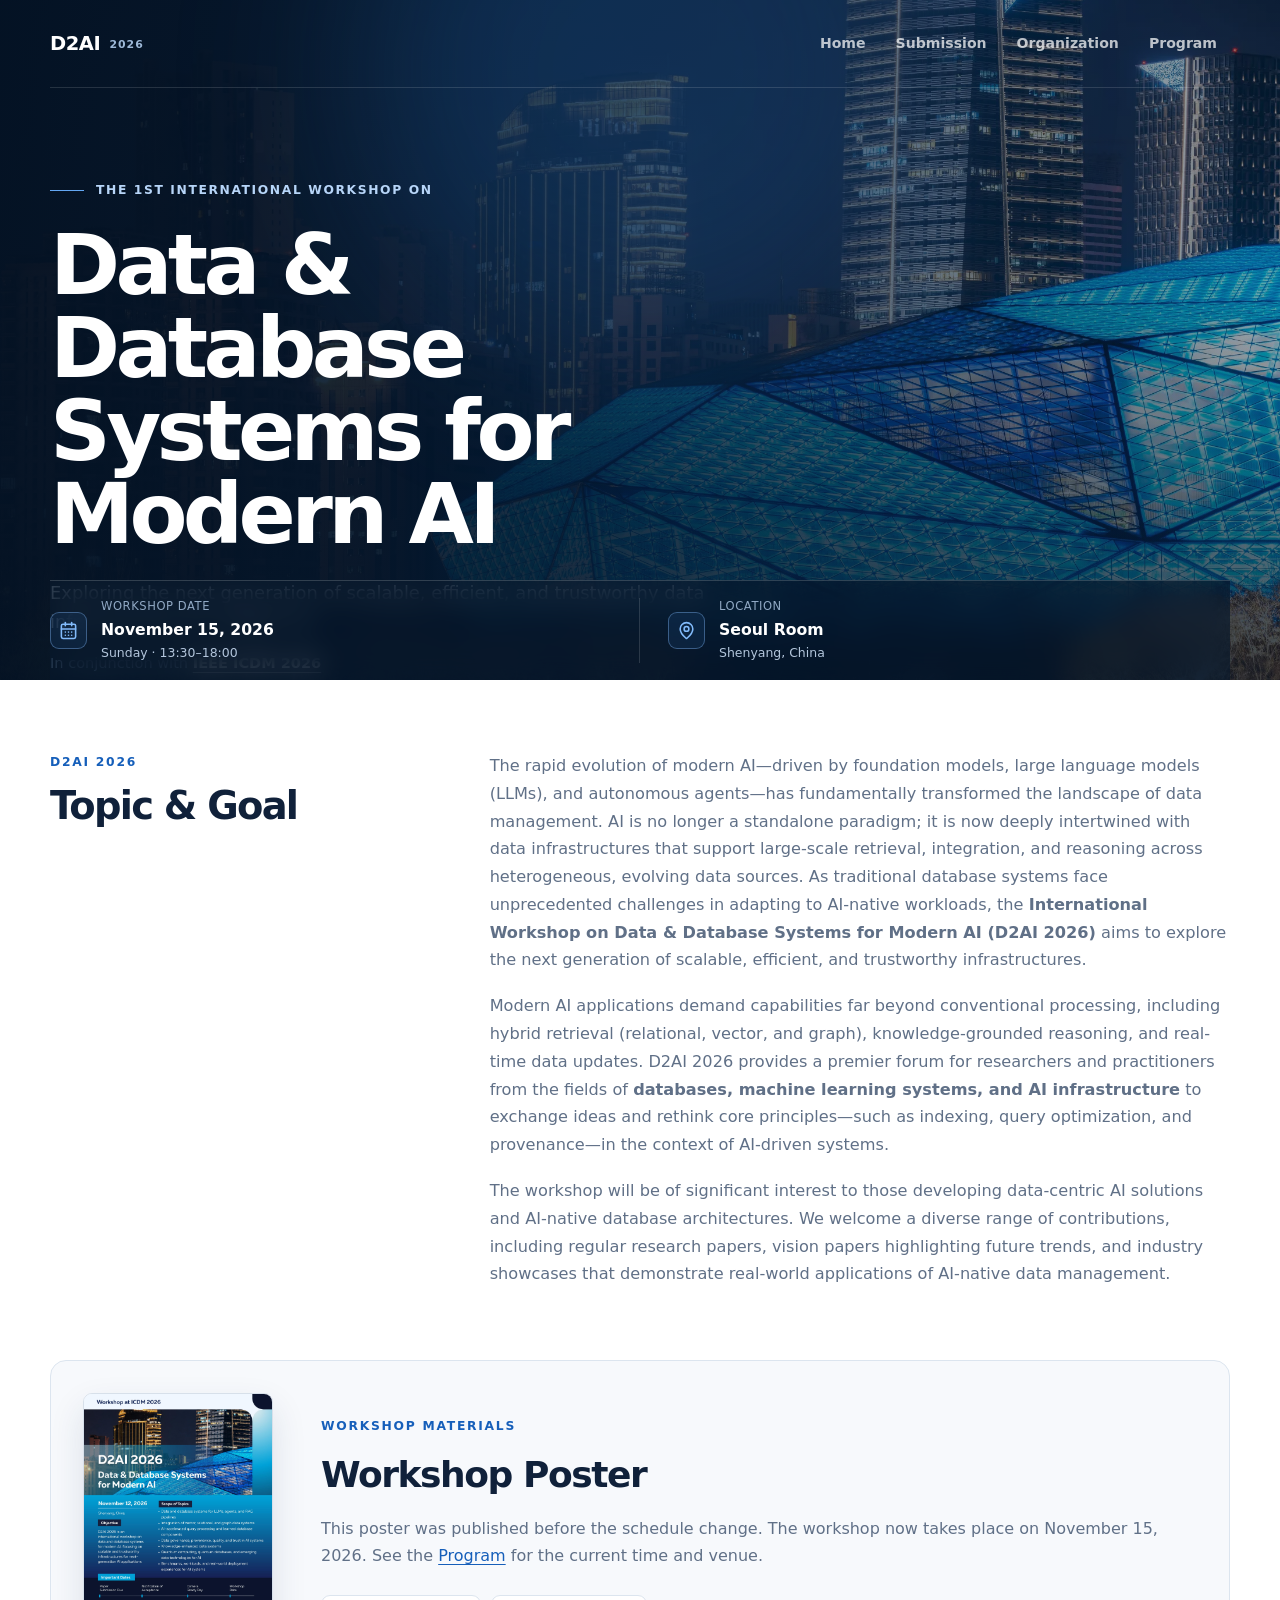
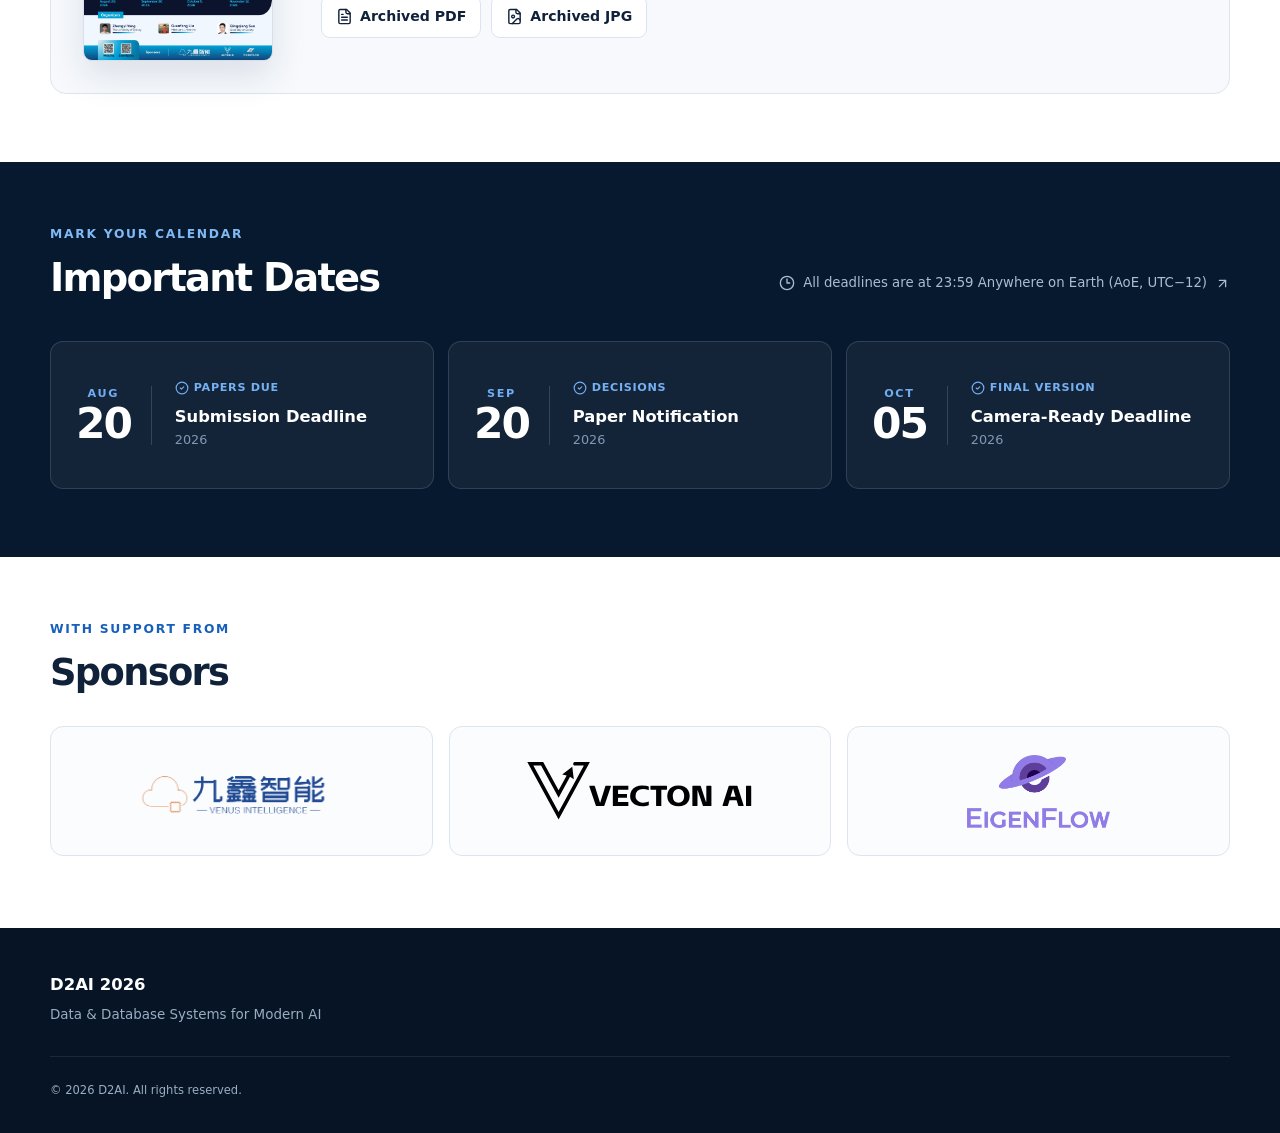
==== commit 386d0836: "deploy: Maka314/d2ai-workshop@a119b6c3bcc244804586c0dfaba75bdd1d7db47c" ====
--- a/index.html
+++ b/index.html
@@ -1 +1 @@
-<!DOCTYPE html><html lang="en"><head><meta charSet="utf-8"/><meta name="viewport" content="width=device-width, initial-scale=1"/><link rel="preload" as="image" href="/images/shenyang-hero.webp"/><link rel="preload" href="/images/sponsors/jiuxin-intelligence.png" as="image"/><link rel="preload" href="/images/sponsors/vecton-ai.svg" as="image"/><link rel="preload" href="/images/sponsors/eigenflow.png" as="image"/><link rel="stylesheet" href="/_next/static/chunks/0wy3fusnoavy7.css" data-precedence="next"/><link rel="preload" as="script" fetchPriority="low" href="/_next/static/chunks/05tsy9pxtuyv0.js"/><script src="/_next/static/chunks/02i7dfk78~t~2.js" async=""></script><script src="/_next/static/chunks/10~x95jhs6ns3.js" async=""></script><script src="/_next/static/chunks/0s~43s~vyc_h-.js" async=""></script><script src="/_next/static/chunks/turbopack-0p68k9cxtdk4o.js" async=""></script><script src="/_next/static/chunks/10e6~0tme4cub.js" async=""></script><script src="/_next/static/chunks/0d3shmwh5_nmn.js" async=""></script><script src="/_next/static/chunks/12vo~aeqfz3fc.js" async=""></script><title>D2AI 2026</title><meta name="description" content="Welcome to the International Workshop on Data &amp; Database Systems for Modern AI."/><meta name="creator" content="LSGDA Committee"/><meta name="robots" content="index, follow"/><meta name="google-site-verification" content="azsVZ6Sj6aNUtVX1HDO4OtCznI6a8uc2q9I49EydNMc"/><meta property="og:title" content="D2AI 2026"/><meta property="og:description" content="Welcome to the International Workshop on Data &amp; Database Systems for Modern AI."/><meta property="og:url" content="https://d2ai-workshop.github.io"/><meta property="og:site_name" content="D2AI 2026"/><meta property="og:image" content="https://d2ai-workshop.github.io/images/d2ai-2026-poster.jpg"/><meta property="og:image:width" content="2381"/><meta property="og:image:height" content="3368"/><meta property="og:image:alt" content="D2AI 2026 workshop poster"/><meta property="og:type" content="website"/><meta name="twitter:card" content="summary_large_image"/><meta name="twitter:title" content="D2AI 2026"/><meta name="twitter:description" content="Welcome to the International Workshop on Data &amp; Database Systems for Modern AI."/><meta name="twitter:image" content="https://d2ai-workshop.github.io/images/d2ai-2026-poster.jpg"/><link rel="icon" href="/favicon.ico?favicon.12hgmcrp~a_d-.ico" sizes="128x128" type="image/x-icon"/><script src="/_next/static/chunks/03~yq9q893hmn.js" noModule=""></script></head><body class="min-h-screen flex flex-col"><div hidden=""><!--$--><!--/$--></div><header class="hero"><img alt="Shenyang skyline at dusk" decoding="async" data-nimg="fill" class="hero-image" style="position:absolute;height:100%;width:100%;left:0;top:0;right:0;bottom:0;color:transparent;background-size:cover;background-position:50% 50%;background-repeat:no-repeat;background-image:url(&quot;data:image/svg+xml;charset=utf-8,%3Csvg xmlns=&#x27;http://www.w3.org/2000/svg&#x27; %3E%3Cfilter id=&#x27;b&#x27; color-interpolation-filters=&#x27;sRGB&#x27;%3E%3CfeGaussianBlur stdDeviation=&#x27;20&#x27;/%3E%3CfeColorMatrix values=&#x27;1 0 0 0 0 0 1 0 0 0 0 0 1 0 0 0 0 0 100 -1&#x27; result=&#x27;s&#x27;/%3E%3CfeFlood x=&#x27;0&#x27; y=&#x27;0&#x27; width=&#x27;100%25&#x27; height=&#x27;100%25&#x27;/%3E%3CfeComposite operator=&#x27;out&#x27; in=&#x27;s&#x27;/%3E%3CfeComposite in2=&#x27;SourceGraphic&#x27;/%3E%3CfeGaussianBlur stdDeviation=&#x27;20&#x27;/%3E%3C/filter%3E%3Cimage width=&#x27;100%25&#x27; height=&#x27;100%25&#x27; x=&#x27;0&#x27; y=&#x27;0&#x27; preserveAspectRatio=&#x27;none&#x27; style=&#x27;filter: url(%23b);&#x27; href=&#x27;/images/shenyang-blur.jpg&#x27;/%3E%3C/svg%3E&quot;)" src="/images/shenyang-hero.webp"/><div class="hero-overlay"></div><div class="hero-glow"></div><div class="site-shell hero-inner"><div class="hero-topbar"><a class="brand" aria-label="D2AI 2026 home" href="/"><span class="brand-name">D2AI <small>2026</small></span></a><nav class="nav" aria-label="Primary navigation"><ul class="nav-links"><li><a class="active" href="/">Home</a></li><li><a class="" href="/submission">Submission</a></li><li><a class="" href="/organization">Organization</a></li><li><a class="" href="/program">Program</a></li></ul><button class="menu-button" type="button" aria-label="Open navigation menu" aria-expanded="false"><svg xmlns="http://www.w3.org/2000/svg" width="24" height="24" viewBox="0 0 24 24" fill="none" stroke="currentColor" stroke-width="2" stroke-linecap="round" stroke-linejoin="round" class="lucide lucide-menu" aria-hidden="true"><path d="M4 12h16"></path><path d="M4 18h16"></path><path d="M4 6h16"></path></svg></button></nav></div><div class="hero-content"><p class="hero-kicker"><span></span> The 1st International Workshop on</p><h1>Data &amp; Database Systems for Modern AI</h1><p class="hero-subtitle">Exploring the next generation of scalable, efficient, and trustworthy data infrastructures for modern AI.</p><p class="hero-description">In conjunction with<!-- --> <a href="http://icdm2026.neu.edu.cn/" target="_blank" rel="noreferrer">ICDM 2026</a></p></div><div class="event-bar"><div class="event-item"><span class="event-icon"><svg xmlns="http://www.w3.org/2000/svg" width="19" height="19" viewBox="0 0 24 24" fill="none" stroke="currentColor" stroke-width="2" stroke-linecap="round" stroke-linejoin="round" class="lucide lucide-calendar-days" aria-hidden="true"><path d="M8 2v4"></path><path d="M16 2v4"></path><rect width="18" height="18" x="3" y="4" rx="2"></rect><path d="M3 10h18"></path><path d="M8 14h.01"></path><path d="M12 14h.01"></path><path d="M16 14h.01"></path><path d="M8 18h.01"></path><path d="M12 18h.01"></path><path d="M16 18h.01"></path></svg></span><div><small>Workshop date</small><strong>November 12, 2026</strong></div></div><div class="event-item"><span class="event-icon"><svg xmlns="http://www.w3.org/2000/svg" width="19" height="19" viewBox="0 0 24 24" fill="none" stroke="currentColor" stroke-width="2" stroke-linecap="round" stroke-linejoin="round" class="lucide lucide-map-pin" aria-hidden="true"><path d="M20 10c0 4.993-5.539 10.193-7.399 11.799a1 1 0 0 1-1.202 0C9.539 20.193 4 14.993 4 10a8 8 0 0 1 16 0"></path><circle cx="12" cy="10" r="3"></circle></svg></span><div><small>Location</small><strong>Shenyang, China</strong></div></div></div></div></header><main class="home-main"><section class="home-intro" aria-labelledby="topic-heading"><div><p class="eyebrow">D2AI 2026</p><h2 id="topic-heading">Topic &amp; Goal</h2></div><div class="home-intro-copy"><p>The rapid evolution of modern AI—driven by foundation models, large language models (LLMs), and autonomous agents—has fundamentally transformed the landscape of data management. AI is no longer a standalone paradigm; it is now deeply intertwined with data infrastructures that support large-scale retrieval, integration, and reasoning across heterogeneous, evolving data sources. As traditional database systems face unprecedented challenges in adapting to AI-native workloads, the<!-- --> <strong>International Workshop on Data &amp; Database Systems for Modern AI (D2AI 2026)</strong> <!-- -->aims to explore the next generation of scalable, efficient, and trustworthy infrastructures.</p><p>Modern AI applications demand capabilities far beyond conventional processing, including hybrid retrieval (relational, vector, and graph), knowledge-grounded reasoning, and real-time data updates. D2AI 2026 provides a premier forum for researchers and practitioners from the fields of<!-- --> <strong>databases, machine learning systems, and AI infrastructure</strong> <!-- -->to exchange ideas and rethink core principles—such as indexing, query optimization, and provenance—in the context of AI-driven systems.</p><p>The workshop will be of significant interest to those developing data-centric AI solutions and AI-native database architectures. We welcome a diverse range of contributions, including regular research papers, vision papers highlighting future trends, and industry showcases that demonstrate real-world applications of AI-native data management.</p></div></section><section class="poster-section" aria-labelledby="poster-heading"><a class="poster-preview" href="/images/d2ai-2026-poster.jpg" target="_blank" rel="noreferrer" aria-label="Open the D2AI 2026 workshop poster image"><img alt="D2AI 2026 workshop poster" loading="lazy" width="2381" height="3368" decoding="async" data-nimg="1" style="color:transparent" src="/images/d2ai-2026-poster.jpg"/></a><div class="poster-content"><p class="eyebrow">Workshop materials</p><h2 id="poster-heading">Workshop Poster</h2><p>View or download the official D2AI 2026 workshop poster.</p><div class="poster-links" aria-label="Workshop poster downloads"><a href="/files/d2ai-2026-poster.pdf" target="_blank" rel="noreferrer"><svg xmlns="http://www.w3.org/2000/svg" width="17" height="17" viewBox="0 0 24 24" fill="none" stroke="currentColor" stroke-width="2" stroke-linecap="round" stroke-linejoin="round" class="lucide lucide-file-text" aria-hidden="true"><path d="M15 2H6a2 2 0 0 0-2 2v16a2 2 0 0 0 2 2h12a2 2 0 0 0 2-2V7Z"></path><path d="M14 2v4a2 2 0 0 0 2 2h4"></path><path d="M10 9H8"></path><path d="M16 13H8"></path><path d="M16 17H8"></path></svg> Download PDF</a><a href="/images/d2ai-2026-poster.jpg" target="_blank" rel="noreferrer"><svg xmlns="http://www.w3.org/2000/svg" width="17" height="17" viewBox="0 0 24 24" fill="none" stroke="currentColor" stroke-width="2" stroke-linecap="round" stroke-linejoin="round" class="lucide lucide-file-image" aria-hidden="true"><path d="M15 2H6a2 2 0 0 0-2 2v16a2 2 0 0 0 2 2h12a2 2 0 0 0 2-2V7Z"></path><path d="M14 2v4a2 2 0 0 0 2 2h4"></path><circle cx="10" cy="12" r="2"></circle><path d="m20 17-1.296-1.296a2.41 2.41 0 0 0-3.408 0L9 22"></path></svg> View JPG</a></div></div></section><section class="dates-section" aria-labelledby="dates-heading"><div class="section-heading-row"><div><p class="eyebrow eyebrow-light">Mark your calendar</p><h2 id="dates-heading">Important Dates</h2></div><a href="https://www.timeanddate.com/time/zones/aoe" target="_blank" rel="noreferrer" class="timezone-link"><svg xmlns="http://www.w3.org/2000/svg" width="16" height="16" viewBox="0 0 24 24" fill="none" stroke="currentColor" stroke-width="2" stroke-linecap="round" stroke-linejoin="round" class="lucide lucide-clock3 lucide-clock-3" aria-hidden="true"><path d="M12 6v6h4"></path><circle cx="12" cy="12" r="10"></circle></svg> All deadlines are at 23:59 Anywhere on Earth (AoE, UTC−12)<svg xmlns="http://www.w3.org/2000/svg" width="15" height="15" viewBox="0 0 24 24" fill="none" stroke="currentColor" stroke-width="2" stroke-linecap="round" stroke-linejoin="round" class="lucide lucide-arrow-up-right" aria-hidden="true"><path d="M7 7h10v10"></path><path d="M7 17 17 7"></path></svg></a></div><div class="date-grid"><article class="date-card"><div class="date-number"><span>AUG</span><strong>20</strong></div><div><span class="date-status"><svg xmlns="http://www.w3.org/2000/svg" width="14" height="14" viewBox="0 0 24 24" fill="none" stroke="currentColor" stroke-width="2" stroke-linecap="round" stroke-linejoin="round" class="lucide lucide-circle-check" aria-hidden="true"><circle cx="12" cy="12" r="10"></circle><path d="m9 12 2 2 4-4"></path></svg> <!-- -->Papers due</span><h3>Submission Deadline</h3><p>2026</p></div></article><article class="date-card"><div class="date-number"><span>SEP</span><strong>20</strong></div><div><span class="date-status"><svg xmlns="http://www.w3.org/2000/svg" width="14" height="14" viewBox="0 0 24 24" fill="none" stroke="currentColor" stroke-width="2" stroke-linecap="round" stroke-linejoin="round" class="lucide lucide-circle-check" aria-hidden="true"><circle cx="12" cy="12" r="10"></circle><path d="m9 12 2 2 4-4"></path></svg> <!-- -->Decisions</span><h3>Paper Notification</h3><p>2026</p></div></article><article class="date-card"><div class="date-number"><span>OCT</span><strong>05</strong></div><div><span class="date-status"><svg xmlns="http://www.w3.org/2000/svg" width="14" height="14" viewBox="0 0 24 24" fill="none" stroke="currentColor" stroke-width="2" stroke-linecap="round" stroke-linejoin="round" class="lucide lucide-circle-check" aria-hidden="true"><circle cx="12" cy="12" r="10"></circle><path d="m9 12 2 2 4-4"></path></svg> <!-- -->Final version</span><h3>Camera-Ready Deadline</h3><p>2026</p></div></article></div></section><section class="sponsors-section" aria-labelledby="sponsors-heading"><div class="section-heading-row sponsors-heading"><div><p class="eyebrow">With support from</p><h2 id="sponsors-heading">Sponsors</h2></div></div><div class="sponsor-grid"><div class="sponsor-card sponsor-card-jiuxin"><img src="/images/sponsors/jiuxin-intelligence.png" alt="Jiuxin Intelligence"/></div><div class="sponsor-card"><img src="/images/sponsors/vecton-ai.svg" alt="Vecton AI"/></div><div class="sponsor-card"><img src="/images/sponsors/eigenflow.png" alt="EigenFlow"/></div></div></section></main><!--$--><!--/$--><footer class="footer"><div class="site-shell footer-content"><div><span class="footer-brand">D2AI 2026</span><p>Data &amp; Database Systems for Modern AI</p></div><small>© 2026 D2AI. All rights reserved.<span>Cover photo by Julius Carmine on Unsplash.</span></small></div></footer><script src="/_next/static/chunks/05tsy9pxtuyv0.js" id="_R_" async=""></script><script>(self.__next_f=self.__next_f||[]).push([0])</script><script>self.__next_f.push([1,"1:\"$Sreact.fragment\"\n2:I[39756,[\"/_next/static/chunks/10e6~0tme4cub.js\",\"/_next/static/chunks/0d3shmwh5_nmn.js\"],\"default\"]\n3:I[37457,[\"/_next/static/chunks/10e6~0tme4cub.js\",\"/_next/static/chunks/0d3shmwh5_nmn.js\"],\"default\"]\n4:I[64543,[\"/_next/static/chunks/10e6~0tme4cub.js\",\"/_next/static/chunks/0d3shmwh5_nmn.js\"],\"default\"]\n5:I[5500,[\"/_next/static/chunks/10e6~0tme4cub.js\",\"/_next/static/chunks/0d3shmwh5_nmn.js\",\"/_next/static/chunks/12vo~aeqfz3fc.js\"],\"Image\"]\n6:I[22016,[\"/_next/static/chunks/10e6~0tme4cub.js\",\"/_next/static/chunks/0d3shmwh5_nmn.js\",\"/_next/static/chunks/12vo~aeqfz3fc.js\"],\"\"]\n7:I[45109,[\"/_next/static/chunks/10e6~0tme4cub.js\",\"/_next/static/chunks/0d3shmwh5_nmn.js\",\"/_next/static/chunks/12vo~aeqfz3fc.js\"],\"default\"]\ne:I[68027,[\"/_next/static/chunks/10e6~0tme4cub.js\",\"/_next/static/chunks/0d3shmwh5_nmn.js\"],\"default\",1]\n:HL[\"/_next/static/chunks/0wy3fusnoavy7.css\",\"style\"]\n"])</script><script>self.__next_f.push([1,"0:{\"P\":null,\"c\":[\"\",\"\"],\"q\":\"\",\"i\":false,\"f\":[[[\"\",{\"children\":[\"__PAGE__\",{}]},\"$undefined\",\"$undefined\",16],[[\"$\",\"$1\",\"c\",{\"children\":[[[\"$\",\"link\",\"0\",{\"rel\":\"stylesheet\",\"href\":\"/_next/static/chunks/0wy3fusnoavy7.css\",\"precedence\":\"next\",\"crossOrigin\":\"$undefined\",\"nonce\":\"$undefined\"}],[\"$\",\"script\",\"script-0\",{\"src\":\"/_next/static/chunks/10e6~0tme4cub.js\",\"async\":true,\"nonce\":\"$undefined\"}],[\"$\",\"script\",\"script-1\",{\"src\":\"/_next/static/chunks/0d3shmwh5_nmn.js\",\"async\":true,\"nonce\":\"$undefined\"}]],[\"$\",\"html\",null,{\"lang\":\"en\",\"children\":[\"$\",\"body\",null,{\"className\":\"min-h-screen flex flex-col\",\"children\":[[\"$\",\"$L2\",null,{\"parallelRouterKey\":\"children\",\"error\":\"$undefined\",\"errorStyles\":\"$undefined\",\"errorScripts\":\"$undefined\",\"template\":[\"$\",\"$L3\",null,{}],\"templateStyles\":\"$undefined\",\"templateScripts\":\"$undefined\",\"notFound\":[[[\"$\",\"title\",null,{\"children\":\"404: This page could not be found.\"}],[\"$\",\"div\",null,{\"style\":{\"fontFamily\":\"system-ui,\\\"Segoe UI\\\",Roboto,Helvetica,Arial,sans-serif,\\\"Apple Color Emoji\\\",\\\"Segoe UI Emoji\\\"\",\"height\":\"100vh\",\"textAlign\":\"center\",\"display\":\"flex\",\"flexDirection\":\"column\",\"alignItems\":\"center\",\"justifyContent\":\"center\"},\"children\":[\"$\",\"div\",null,{\"children\":[[\"$\",\"style\",null,{\"dangerouslySetInnerHTML\":{\"__html\":\"body{color:#000;background:#fff;margin:0}.next-error-h1{border-right:1px solid rgba(0,0,0,.3)}@media (prefers-color-scheme:dark){body{color:#fff;background:#000}.next-error-h1{border-right:1px solid rgba(255,255,255,.3)}}\"}}],[\"$\",\"h1\",null,{\"className\":\"next-error-h1\",\"style\":{\"display\":\"inline-block\",\"margin\":\"0 20px 0 0\",\"padding\":\"0 23px 0 0\",\"fontSize\":24,\"fontWeight\":500,\"verticalAlign\":\"top\",\"lineHeight\":\"49px\"},\"children\":404}],[\"$\",\"div\",null,{\"style\":{\"display\":\"inline-block\"},\"children\":[\"$\",\"h2\",null,{\"style\":{\"fontSize\":14,\"fontWeight\":400,\"lineHeight\":\"49px\",\"margin\":0},\"children\":\"This page could not be found.\"}]}]]}]}]],[]],\"forbidden\":\"$undefined\",\"unauthorized\":\"$undefined\"}],[\"$\",\"$L4\",null,{}]]}]}]]}],{\"children\":[[\"$\",\"$1\",\"c\",{\"children\":[[[\"$\",\"header\",null,{\"className\":\"hero\",\"children\":[[\"$\",\"$L5\",null,{\"className\":\"hero-image\",\"src\":\"/images/shenyang-hero.webp\",\"alt\":\"Shenyang skyline at dusk\",\"fill\":true,\"sizes\":\"100vw\",\"priority\":true,\"placeholder\":\"blur\",\"blurDataURL\":\"/images/shenyang-blur.jpg\"}],[\"$\",\"div\",null,{\"className\":\"hero-overlay\"}],[\"$\",\"div\",null,{\"className\":\"hero-glow\"}],[\"$\",\"div\",null,{\"className\":\"site-shell hero-inner\",\"children\":[[\"$\",\"div\",null,{\"className\":\"hero-topbar\",\"children\":[[\"$\",\"$L6\",null,{\"className\":\"brand\",\"href\":\"/\",\"aria-label\":\"D2AI 2026 home\",\"children\":[\"$\",\"span\",null,{\"className\":\"brand-name\",\"children\":[\"D2AI \",[\"$\",\"small\",null,{\"children\":\"2026\"}]]}]}],[\"$\",\"$L7\",null,{}]]}],[\"$\",\"div\",null,{\"className\":\"hero-content\",\"children\":[[\"$\",\"p\",null,{\"className\":\"hero-kicker\",\"children\":[[\"$\",\"span\",null,{}],\" The 1st International Workshop on\"]}],[\"$\",\"h1\",null,{\"children\":\"Data \u0026 Database Systems for Modern AI\"}],[\"$\",\"p\",null,{\"className\":\"hero-subtitle\",\"children\":\"Exploring the next generation of scalable, efficient, and trustworthy data infrastructures for modern AI.\"}],[\"$\",\"p\",null,{\"className\":\"hero-description\",\"children\":[\"In conjunction with\",\" \",[\"$\",\"a\",null,{\"href\":\"http://icdm2026.neu.edu.cn/\",\"target\":\"_blank\",\"rel\":\"noreferrer\",\"children\":\"ICDM 2026\"}]]}]]}],[\"$\",\"div\",null,{\"className\":\"event-bar\",\"children\":[[\"$\",\"div\",null,{\"className\":\"event-item\",\"children\":[[\"$\",\"span\",null,{\"className\":\"event-icon\",\"children\":[\"$\",\"svg\",null,{\"ref\":\"$undefined\",\"xmlns\":\"http://www.w3.org/2000/svg\",\"width\":19,\"height\":19,\"viewBox\":\"0 0 24 24\",\"fill\":\"none\",\"stroke\":\"currentColor\",\"strokeWidth\":2,\"strokeLinecap\":\"round\",\"strokeLinejoin\":\"round\",\"className\":\"lucide lucide-calendar-days\",\"aria-hidden\":\"true\",\"children\":[[\"$\",\"path\",\"1cmpym\",{\"d\":\"M8 2v4\"}],[\"$\",\"path\",\"4m81vk\",{\"d\":\"M16 2v4\"}],[\"$\",\"rect\",\"1hopcy\",{\"width\":\"18\",\"height\":\"18\",\"x\":\"3\",\"y\":\"4\",\"rx\":\"2\"}],[\"$\",\"path\",\"8toen8\",{\"d\":\"M3 10h18\"}],[\"$\",\"path\",\"6423bh\",{\"d\":\"M8 14h.01\"}],[\"$\",\"path\",\"1etili\",{\"d\":\"M12 14h.01\"}],[\"$\",\"path\",\"1gbofw\",{\"d\":\"M16 14h.01\"}],[\"$\",\"path\",\"lrp35t\",{\"d\":\"M8 18h.01\"}],[\"$\",\"path\",\"mhygvu\",{\"d\":\"M12 18h.01\"}],[\"$\",\"path\",\"kzsmim\",{\"d\":\"M16 18h.01\"}],\"$undefined\"]}]}],[\"$\",\"div\",null,{\"children\":[[\"$\",\"small\",null,{\"children\":\"Workshop date\"}],[\"$\",\"strong\",null,{\"children\":\"November 12, 2026\"}]]}]]}],[\"$\",\"div\",null,{\"className\":\"event-item\",\"children\":[[\"$\",\"span\",null,{\"className\":\"event-icon\",\"children\":[\"$\",\"svg\",null,{\"ref\":\"$undefined\",\"xmlns\":\"http://www.w3.org/2000/svg\",\"width\":19,\"height\":19,\"viewBox\":\"0 0 24 24\",\"fill\":\"none\",\"stroke\":\"currentColor\",\"strokeWidth\":2,\"strokeLinecap\":\"round\",\"strokeLinejoin\":\"round\",\"className\":\"lucide lucide-map-pin\",\"aria-hidden\":\"true\",\"children\":[[\"$\",\"path\",\"1r0f0z\",{\"d\":\"M20 10c0 4.993-5.539 10.193-7.399 11.799a1 1 0 0 1-1.202 0C9.539 20.193 4 14.993 4 10a8 8 0 0 1 16 0\"}],\"$L8\",\"$undefined\"]}]}],\"$L9\"]}]]}]]}]]}],\"$La\"],[\"$Lb\"],\"$Lc\"]}],{},null,false,null]},null,false,null],\"$Ld\",false]],\"m\":\"$undefined\",\"G\":[\"$e\",[\"$Lf\"]],\"S\":true,\"h\":null,\"s\":\"$undefined\",\"l\":\"$undefined\",\"p\":\"$undefined\",\"d\":\"$undefined\",\"b\":\"ttx5fb697KAaUyUR3-PpL\"}\n"])</script><script>self.__next_f.push([1,"15:I[97367,[\"/_next/static/chunks/10e6~0tme4cub.js\",\"/_next/static/chunks/0d3shmwh5_nmn.js\"],\"OutletBoundary\"]\n16:\"$Sreact.suspense\"\n18:I[97367,[\"/_next/static/chunks/10e6~0tme4cub.js\",\"/_next/static/chunks/0d3shmwh5_nmn.js\"],\"ViewportBoundary\"]\n1a:I[97367,[\"/_next/static/chunks/10e6~0tme4cub.js\",\"/_next/static/chunks/0d3shmwh5_nmn.js\"],\"MetadataBoundary\"]\n8:[\"$\",\"circle\",\"ilqhr7\",{\"cx\":\"12\",\"cy\":\"10\",\"r\":\"3\"}]\n9:[\"$\",\"div\",null,{\"children\":[[\"$\",\"small\",null,{\"children\":\"Location\"}],[\"$\",\"strong\",null,{\"children\":\"Shenyang, China\"}]]}]\n"])</script><script>self.__next_f.push([1,"a:[\"$\",\"main\",null,{\"className\":\"home-main\",\"children\":[[\"$\",\"section\",null,{\"className\":\"home-intro\",\"aria-labelledby\":\"topic-heading\",\"children\":[[\"$\",\"div\",null,{\"children\":[[\"$\",\"p\",null,{\"className\":\"eyebrow\",\"children\":\"D2AI 2026\"}],[\"$\",\"h2\",null,{\"id\":\"topic-heading\",\"children\":\"Topic \u0026 Goal\"}]]}],[\"$\",\"div\",null,{\"className\":\"home-intro-copy\",\"children\":[[\"$\",\"p\",null,{\"children\":[\"The rapid evolution of modern AI—driven by foundation models, large language models (LLMs), and autonomous agents—has fundamentally transformed the landscape of data management. AI is no longer a standalone paradigm; it is now deeply intertwined with data infrastructures that support large-scale retrieval, integration, and reasoning across heterogeneous, evolving data sources. As traditional database systems face unprecedented challenges in adapting to AI-native workloads, the\",\" \",[\"$\",\"strong\",null,{\"children\":\"International Workshop on Data \u0026 Database Systems for Modern AI (D2AI 2026)\"}],\" \",\"aims to explore the next generation of scalable, efficient, and trustworthy infrastructures.\"]}],[\"$\",\"p\",null,{\"children\":[\"Modern AI applications demand capabilities far beyond conventional processing, including hybrid retrieval (relational, vector, and graph), knowledge-grounded reasoning, and real-time data updates. D2AI 2026 provides a premier forum for researchers and practitioners from the fields of\",\" \",[\"$\",\"strong\",null,{\"children\":\"databases, machine learning systems, and AI infrastructure\"}],\" \",\"to exchange ideas and rethink core principles—such as indexing, query optimization, and provenance—in the context of AI-driven systems.\"]}],[\"$\",\"p\",null,{\"children\":\"The workshop will be of significant interest to those developing data-centric AI solutions and AI-native database architectures. We welcome a diverse range of contributions, including regular research papers, vision papers highlighting future trends, and industry showcases that demonstrate real-world applications of AI-native data management.\"}]]}]]}],[\"$\",\"section\",null,{\"className\":\"poster-section\",\"aria-labelledby\":\"poster-heading\",\"children\":[[\"$\",\"a\",null,{\"className\":\"poster-preview\",\"href\":\"/images/d2ai-2026-poster.jpg\",\"target\":\"_blank\",\"rel\":\"noreferrer\",\"aria-label\":\"Open the D2AI 2026 workshop poster image\",\"children\":[\"$\",\"$L5\",null,{\"src\":\"/images/d2ai-2026-poster.jpg\",\"alt\":\"D2AI 2026 workshop poster\",\"width\":2381,\"height\":3368,\"sizes\":\"(max-width: 800px) 150px, 190px\"}]}],[\"$\",\"div\",null,{\"className\":\"poster-content\",\"children\":[[\"$\",\"p\",null,{\"className\":\"eyebrow\",\"children\":\"Workshop materials\"}],[\"$\",\"h2\",null,{\"id\":\"poster-heading\",\"children\":\"Workshop Poster\"}],[\"$\",\"p\",null,{\"children\":\"View or download the official D2AI 2026 workshop poster.\"}],[\"$\",\"div\",null,{\"className\":\"poster-links\",\"aria-label\":\"Workshop poster downloads\",\"children\":[[\"$\",\"a\",null,{\"href\":\"/files/d2ai-2026-poster.pdf\",\"target\":\"_blank\",\"rel\":\"noreferrer\",\"children\":[[\"$\",\"svg\",null,{\"ref\":\"$undefined\",\"xmlns\":\"http://www.w3.org/2000/svg\",\"width\":17,\"height\":17,\"viewBox\":\"0 0 24 24\",\"fill\":\"none\",\"stroke\":\"currentColor\",\"strokeWidth\":2,\"strokeLinecap\":\"round\",\"strokeLinejoin\":\"round\",\"className\":\"lucide lucide-file-text\",\"aria-hidden\":\"true\",\"children\":[[\"$\",\"path\",\"1rqfz7\",{\"d\":\"M15 2H6a2 2 0 0 0-2 2v16a2 2 0 0 0 2 2h12a2 2 0 0 0 2-2V7Z\"}],[\"$\",\"path\",\"tnqrlb\",{\"d\":\"M14 2v4a2 2 0 0 0 2 2h4\"}],[\"$\",\"path\",\"b1mrlr\",{\"d\":\"M10 9H8\"}],[\"$\",\"path\",\"t4e002\",{\"d\":\"M16 13H8\"}],[\"$\",\"path\",\"z1uh3a\",{\"d\":\"M16 17H8\"}],\"$undefined\"]}],\" Download PDF\"]}],[\"$\",\"a\",null,{\"href\":\"/images/d2ai-2026-poster.jpg\",\"target\":\"_blank\",\"rel\":\"noreferrer\",\"children\":[[\"$\",\"svg\",null,{\"ref\":\"$undefined\",\"xmlns\":\"http://www.w3.org/2000/svg\",\"width\":17,\"height\":17,\"viewBox\":\"0 0 24 24\",\"fill\":\"none\",\"stroke\":\"currentColor\",\"strokeWidth\":2,\"strokeLinecap\":\"round\",\"strokeLinejoin\":\"round\",\"className\":\"lucide lucide-file-image\",\"aria-hidden\":\"true\",\"children\":[[\"$\",\"path\",\"1rqfz7\",{\"d\":\"M15 2H6a2 2 0 0 0-2 2v16a2 2 0 0 0 2 2h12a2 2 0 0 0 2-2V7Z\"}],\"$L10\",\"$L11\",\"$L12\",\"$undefined\"]}],\" View JPG\"]}]]}]]}]]}],\"$L13\",\"$L14\"]}]\n"])</script><script>self.__next_f.push([1,"b:[\"$\",\"script\",\"script-0\",{\"src\":\"/_next/static/chunks/12vo~aeqfz3fc.js\",\"async\":true,\"nonce\":\"$undefined\"}]\nc:[\"$\",\"$L15\",null,{\"children\":[\"$\",\"$16\",null,{\"name\":\"Next.MetadataOutlet\",\"children\":\"$@17\"}]}]\nd:[\"$\",\"$1\",\"h\",{\"children\":[null,[\"$\",\"$L18\",null,{\"children\":\"$L19\"}],[\"$\",\"div\",null,{\"hidden\":true,\"children\":[\"$\",\"$L1a\",null,{\"children\":[\"$\",\"$16\",null,{\"name\":\"Next.Metadata\",\"children\":\"$L1b\"}]}]}],null]}]\nf:[\"$\",\"link\",\"0\",{\"rel\":\"stylesheet\",\"href\":\"/_next/static/chunks/0wy3fusnoavy7.css\",\"precedence\":\"next\",\"crossOrigin\":\"$undefined\",\"nonce\":\"$undefined\"}]\n"])</script><script>self.__next_f.push([1,":HL[\"/images/sponsors/jiuxin-intelligence.png\",\"image\"]\n:HL[\"/images/sponsors/vecton-ai.svg\",\"image\"]\n:HL[\"/images/sponsors/eigenflow.png\",\"image\"]\n10:[\"$\",\"path\",\"tnqrlb\",{\"d\":\"M14 2v4a2 2 0 0 0 2 2h4\"}]\n11:[\"$\",\"circle\",\"737tya\",{\"cx\":\"10\",\"cy\":\"12\",\"r\":\"2\"}]\n12:[\"$\",\"path\",\"wt3hpn\",{\"d\":\"m20 17-1.296-1.296a2.41 2.41 0 0 0-3.408 0L9 22\"}]\n"])</script><script>self.__next_f.push([1,"13:[\"$\",\"section\",null,{\"className\":\"dates-section\",\"aria-labelledby\":\"dates-heading\",\"children\":[[\"$\",\"div\",null,{\"className\":\"section-heading-row\",\"children\":[[\"$\",\"div\",null,{\"children\":[[\"$\",\"p\",null,{\"className\":\"eyebrow eyebrow-light\",\"children\":\"Mark your calendar\"}],[\"$\",\"h2\",null,{\"id\":\"dates-heading\",\"children\":\"Important Dates\"}]]}],[\"$\",\"a\",null,{\"href\":\"https://www.timeanddate.com/time/zones/aoe\",\"target\":\"_blank\",\"rel\":\"noreferrer\",\"className\":\"timezone-link\",\"children\":[[\"$\",\"svg\",null,{\"ref\":\"$undefined\",\"xmlns\":\"http://www.w3.org/2000/svg\",\"width\":16,\"height\":16,\"viewBox\":\"0 0 24 24\",\"fill\":\"none\",\"stroke\":\"currentColor\",\"strokeWidth\":2,\"strokeLinecap\":\"round\",\"strokeLinejoin\":\"round\",\"className\":\"lucide lucide-clock3 lucide-clock-3\",\"aria-hidden\":\"true\",\"children\":[[\"$\",\"path\",\"135r8i\",{\"d\":\"M12 6v6h4\"}],[\"$\",\"circle\",\"1mglay\",{\"cx\":\"12\",\"cy\":\"12\",\"r\":\"10\"}],\"$undefined\"]}],\" All deadlines are at 23:59 Anywhere on Earth (AoE, UTC−12)\",[\"$\",\"svg\",null,{\"ref\":\"$undefined\",\"xmlns\":\"http://www.w3.org/2000/svg\",\"width\":15,\"height\":15,\"viewBox\":\"0 0 24 24\",\"fill\":\"none\",\"stroke\":\"currentColor\",\"strokeWidth\":2,\"strokeLinecap\":\"round\",\"strokeLinejoin\":\"round\",\"className\":\"lucide lucide-arrow-up-right\",\"aria-hidden\":\"true\",\"children\":[[\"$\",\"path\",\"1tivn9\",{\"d\":\"M7 7h10v10\"}],[\"$\",\"path\",\"1vkiza\",{\"d\":\"M7 17 17 7\"}],\"$undefined\"]}]]}]]}],[\"$\",\"div\",null,{\"className\":\"date-grid\",\"children\":[[\"$\",\"article\",\"Submission Deadline\",{\"className\":\"date-card\",\"children\":[[\"$\",\"div\",null,{\"className\":\"date-number\",\"children\":[[\"$\",\"span\",null,{\"children\":\"AUG\"}],[\"$\",\"strong\",null,{\"children\":\"20\"}]]}],[\"$\",\"div\",null,{\"children\":[[\"$\",\"span\",null,{\"className\":\"date-status\",\"children\":[[\"$\",\"svg\",null,{\"ref\":\"$undefined\",\"xmlns\":\"http://www.w3.org/2000/svg\",\"width\":14,\"height\":14,\"viewBox\":\"0 0 24 24\",\"fill\":\"none\",\"stroke\":\"currentColor\",\"strokeWidth\":2,\"strokeLinecap\":\"round\",\"strokeLinejoin\":\"round\",\"className\":\"lucide lucide-circle-check\",\"aria-hidden\":\"true\",\"children\":[[\"$\",\"circle\",\"1mglay\",{\"cx\":\"12\",\"cy\":\"12\",\"r\":\"10\"}],[\"$\",\"path\",\"dzmm74\",{\"d\":\"m9 12 2 2 4-4\"}],\"$undefined\"]}],\" \",\"Papers due\"]}],[\"$\",\"h3\",null,{\"children\":\"Submission Deadline\"}],[\"$\",\"p\",null,{\"children\":\"2026\"}]]}]]}],[\"$\",\"article\",\"Paper Notification\",{\"className\":\"date-card\",\"children\":[[\"$\",\"div\",null,{\"className\":\"date-number\",\"children\":[[\"$\",\"span\",null,{\"children\":\"SEP\"}],[\"$\",\"strong\",null,{\"children\":\"20\"}]]}],[\"$\",\"div\",null,{\"children\":[[\"$\",\"span\",null,{\"className\":\"date-status\",\"children\":[[\"$\",\"svg\",null,{\"ref\":\"$undefined\",\"xmlns\":\"http://www.w3.org/2000/svg\",\"width\":14,\"height\":14,\"viewBox\":\"0 0 24 24\",\"fill\":\"none\",\"stroke\":\"currentColor\",\"strokeWidth\":2,\"strokeLinecap\":\"round\",\"strokeLinejoin\":\"round\",\"className\":\"lucide lucide-circle-check\",\"aria-hidden\":\"true\",\"children\":[[\"$\",\"circle\",\"1mglay\",{\"cx\":\"12\",\"cy\":\"12\",\"r\":\"10\"}],[\"$\",\"path\",\"dzmm74\",{\"d\":\"m9 12 2 2 4-4\"}],\"$undefined\"]}],\" \",\"Decisions\"]}],[\"$\",\"h3\",null,{\"children\":\"Paper Notification\"}],[\"$\",\"p\",null,{\"children\":\"2026\"}]]}]]}],[\"$\",\"article\",\"Camera-Ready Deadline\",{\"className\":\"date-card\",\"children\":[[\"$\",\"div\",null,{\"className\":\"date-number\",\"children\":[[\"$\",\"span\",null,{\"children\":\"OCT\"}],[\"$\",\"strong\",null,{\"children\":\"05\"}]]}],[\"$\",\"div\",null,{\"children\":[[\"$\",\"span\",null,{\"className\":\"date-status\",\"children\":[[\"$\",\"svg\",null,{\"ref\":\"$undefined\",\"xmlns\":\"http://www.w3.org/2000/svg\",\"width\":14,\"height\":14,\"viewBox\":\"0 0 24 24\",\"fill\":\"none\",\"stroke\":\"currentColor\",\"strokeWidth\":2,\"strokeLinecap\":\"round\",\"strokeLinejoin\":\"round\",\"className\":\"lucide lucide-circle-check\",\"aria-hidden\":\"true\",\"children\":[[\"$\",\"circle\",\"1mglay\",{\"cx\":\"12\",\"cy\":\"12\",\"r\":\"10\"}],[\"$\",\"path\",\"dzmm74\",{\"d\":\"m9 12 2 2 4-4\"}],\"$undefined\"]}],\" \",\"Final version\"]}],[\"$\",\"h3\",null,{\"children\":\"Camera-Ready Deadline\"}],[\"$\",\"p\",null,{\"children\":\"2026\"}]]}]]}]]}]]}]\n"])</script><script>self.__next_f.push([1,"14:[\"$\",\"section\",null,{\"className\":\"sponsors-section\",\"aria-labelledby\":\"sponsors-heading\",\"children\":[[\"$\",\"div\",null,{\"className\":\"section-heading-row sponsors-heading\",\"children\":[\"$\",\"div\",null,{\"children\":[[\"$\",\"p\",null,{\"className\":\"eyebrow\",\"children\":\"With support from\"}],[\"$\",\"h2\",null,{\"id\":\"sponsors-heading\",\"children\":\"Sponsors\"}]]}]}],[\"$\",\"div\",null,{\"className\":\"sponsor-grid\",\"children\":[[\"$\",\"div\",null,{\"className\":\"sponsor-card sponsor-card-jiuxin\",\"children\":[\"$\",\"img\",null,{\"src\":\"/images/sponsors/jiuxin-intelligence.png\",\"alt\":\"Jiuxin Intelligence\"}]}],[\"$\",\"div\",null,{\"className\":\"sponsor-card\",\"children\":[\"$\",\"img\",null,{\"src\":\"/images/sponsors/vecton-ai.svg\",\"alt\":\"Vecton AI\"}]}],[\"$\",\"div\",null,{\"className\":\"sponsor-card\",\"children\":[\"$\",\"img\",null,{\"src\":\"/images/sponsors/eigenflow.png\",\"alt\":\"EigenFlow\"}]}]]}]]}]\n"])</script><script>self.__next_f.push([1,"19:[[\"$\",\"meta\",\"0\",{\"charSet\":\"utf-8\"}],[\"$\",\"meta\",\"1\",{\"name\":\"viewport\",\"content\":\"width=device-width, initial-scale=1\"}]]\n"])</script><script>self.__next_f.push([1,"1c:I[27201,[\"/_next/static/chunks/10e6~0tme4cub.js\",\"/_next/static/chunks/0d3shmwh5_nmn.js\"],\"IconMark\"]\n17:null\n"])</script><script>self.__next_f.push([1,"1b:[[\"$\",\"title\",\"0\",{\"children\":\"D2AI 2026\"}],[\"$\",\"meta\",\"1\",{\"name\":\"description\",\"content\":\"Welcome to the International Workshop on Data \u0026 Database Systems for Modern AI.\"}],[\"$\",\"meta\",\"2\",{\"name\":\"creator\",\"content\":\"LSGDA Committee\"}],[\"$\",\"meta\",\"3\",{\"name\":\"robots\",\"content\":\"index, follow\"}],[\"$\",\"meta\",\"4\",{\"name\":\"google-site-verification\",\"content\":\"azsVZ6Sj6aNUtVX1HDO4OtCznI6a8uc2q9I49EydNMc\"}],[\"$\",\"meta\",\"5\",{\"property\":\"og:title\",\"content\":\"D2AI 2026\"}],[\"$\",\"meta\",\"6\",{\"property\":\"og:description\",\"content\":\"Welcome to the International Workshop on Data \u0026 Database Systems for Modern AI.\"}],[\"$\",\"meta\",\"7\",{\"property\":\"og:url\",\"content\":\"https://d2ai-workshop.github.io\"}],[\"$\",\"meta\",\"8\",{\"property\":\"og:site_name\",\"content\":\"D2AI 2026\"}],[\"$\",\"meta\",\"9\",{\"property\":\"og:image\",\"content\":\"https://d2ai-workshop.github.io/images/d2ai-2026-poster.jpg\"}],[\"$\",\"meta\",\"10\",{\"property\":\"og:image:width\",\"content\":\"2381\"}],[\"$\",\"meta\",\"11\",{\"property\":\"og:image:height\",\"content\":\"3368\"}],[\"$\",\"meta\",\"12\",{\"property\":\"og:image:alt\",\"content\":\"D2AI 2026 workshop poster\"}],[\"$\",\"meta\",\"13\",{\"property\":\"og:type\",\"content\":\"website\"}],[\"$\",\"meta\",\"14\",{\"name\":\"twitter:card\",\"content\":\"summary_large_image\"}],[\"$\",\"meta\",\"15\",{\"name\":\"twitter:title\",\"content\":\"D2AI 2026\"}],[\"$\",\"meta\",\"16\",{\"name\":\"twitter:description\",\"content\":\"Welcome to the International Workshop on Data \u0026 Database Systems for Modern AI.\"}],[\"$\",\"meta\",\"17\",{\"name\":\"twitter:image\",\"content\":\"https://d2ai-workshop.github.io/images/d2ai-2026-poster.jpg\"}],[\"$\",\"link\",\"18\",{\"rel\":\"icon\",\"href\":\"/favicon.ico?favicon.12hgmcrp~a_d-.ico\",\"sizes\":\"128x128\",\"type\":\"image/x-icon\"}],[\"$\",\"$L1c\",\"19\",{}]]\n"])</script></body></html>+<!DOCTYPE html><html lang="en"><head><meta charSet="utf-8"/><meta name="viewport" content="width=device-width, initial-scale=1"/><link rel="preload" as="image" href="/images/shenyang-hero.webp"/><link rel="preload" href="/images/sponsors/jiuxin-intelligence.png" as="image"/><link rel="preload" href="/images/sponsors/vecton-ai.svg" as="image"/><link rel="preload" href="/images/sponsors/eigenflow.png" as="image"/><link rel="stylesheet" href="/_next/static/chunks/17nyd-w1ebvxm.css" data-precedence="next"/><link rel="preload" as="script" fetchPriority="low" href="/_next/static/chunks/05tsy9pxtuyv0.js"/><script src="/_next/static/chunks/02i7dfk78~t~2.js" async=""></script><script src="/_next/static/chunks/10~x95jhs6ns3.js" async=""></script><script src="/_next/static/chunks/0s~43s~vyc_h-.js" async=""></script><script src="/_next/static/chunks/turbopack-0p68k9cxtdk4o.js" async=""></script><script src="/_next/static/chunks/10e6~0tme4cub.js" async=""></script><script src="/_next/static/chunks/0d3shmwh5_nmn.js" async=""></script><script src="/_next/static/chunks/0t72c39ussrt1.js" async=""></script><title>D2AI 2026</title><meta name="description" content="D2AI 2026 at IEEE ICDM 2026: Sunday, November 15, 2026, 13:30–18:00, Seoul Room. International Workshop on Data &amp; Database Systems for Modern AI."/><meta name="creator" content="D2AI 2026 Committee"/><meta name="robots" content="index, follow"/><meta name="google-site-verification" content="azsVZ6Sj6aNUtVX1HDO4OtCznI6a8uc2q9I49EydNMc"/><meta property="og:title" content="D2AI 2026"/><meta property="og:description" content="D2AI 2026 at IEEE ICDM 2026: Sunday, November 15, 2026, 13:30–18:00, Seoul Room. International Workshop on Data &amp; Database Systems for Modern AI."/><meta property="og:url" content="https://d2ai-workshop.github.io"/><meta property="og:site_name" content="D2AI 2026"/><meta property="og:type" content="website"/><meta name="twitter:card" content="summary"/><meta name="twitter:title" content="D2AI 2026"/><meta name="twitter:description" content="D2AI 2026 at IEEE ICDM 2026: Sunday, November 15, 2026, 13:30–18:00, Seoul Room. International Workshop on Data &amp; Database Systems for Modern AI."/><link rel="icon" href="/favicon.ico?favicon.12hgmcrp~a_d-.ico" sizes="128x128" type="image/x-icon"/><script src="/_next/static/chunks/03~yq9q893hmn.js" noModule=""></script></head><body class="min-h-screen flex flex-col"><div hidden=""><!--$--><!--/$--></div><header class="hero"><img alt="Shenyang skyline at dusk" decoding="async" data-nimg="fill" class="hero-image" style="position:absolute;height:100%;width:100%;left:0;top:0;right:0;bottom:0;color:transparent;background-size:cover;background-position:50% 50%;background-repeat:no-repeat;background-image:url(&quot;data:image/svg+xml;charset=utf-8,%3Csvg xmlns=&#x27;http://www.w3.org/2000/svg&#x27; %3E%3Cfilter id=&#x27;b&#x27; color-interpolation-filters=&#x27;sRGB&#x27;%3E%3CfeGaussianBlur stdDeviation=&#x27;20&#x27;/%3E%3CfeColorMatrix values=&#x27;1 0 0 0 0 0 1 0 0 0 0 0 1 0 0 0 0 0 100 -1&#x27; result=&#x27;s&#x27;/%3E%3CfeFlood x=&#x27;0&#x27; y=&#x27;0&#x27; width=&#x27;100%25&#x27; height=&#x27;100%25&#x27;/%3E%3CfeComposite operator=&#x27;out&#x27; in=&#x27;s&#x27;/%3E%3CfeComposite in2=&#x27;SourceGraphic&#x27;/%3E%3CfeGaussianBlur stdDeviation=&#x27;20&#x27;/%3E%3C/filter%3E%3Cimage width=&#x27;100%25&#x27; height=&#x27;100%25&#x27; x=&#x27;0&#x27; y=&#x27;0&#x27; preserveAspectRatio=&#x27;none&#x27; style=&#x27;filter: url(%23b);&#x27; href=&#x27;/images/shenyang-blur.jpg&#x27;/%3E%3C/svg%3E&quot;)" src="/images/shenyang-hero.webp"/><div class="hero-overlay"></div><div class="hero-glow"></div><div class="site-shell hero-inner"><div class="hero-topbar"><a class="brand" aria-label="D2AI 2026 home" href="/"><span class="brand-name">D2AI <small>2026</small></span></a><nav class="nav" aria-label="Primary navigation"><ul class="nav-links"><li><a class="active" href="/">Home</a></li><li><a class="" href="/submission">Submission</a></li><li><a class="" href="/organization">Organization</a></li><li><a class="" href="/program">Program</a></li></ul><button class="menu-button" type="button" aria-label="Open navigation menu" aria-expanded="false"><svg xmlns="http://www.w3.org/2000/svg" width="24" height="24" viewBox="0 0 24 24" fill="none" stroke="currentColor" stroke-width="2" stroke-linecap="round" stroke-linejoin="round" class="lucide lucide-menu" aria-hidden="true"><path d="M4 12h16"></path><path d="M4 18h16"></path><path d="M4 6h16"></path></svg></button></nav></div><div class="hero-content"><p class="hero-kicker"><span></span> The 1st International Workshop on</p><h1>Data &amp; Database Systems for Modern AI</h1><p class="hero-subtitle">Exploring the next generation of scalable, efficient, and trustworthy data infrastructures for modern AI.</p><p class="hero-description">In conjunction with<!-- --> <a href="http://icdm2026.neu.edu.cn/" target="_blank" rel="noreferrer">IEEE ICDM 2026</a></p></div><div class="event-bar"><div class="event-item"><span class="event-icon"><svg xmlns="http://www.w3.org/2000/svg" width="19" height="19" viewBox="0 0 24 24" fill="none" stroke="currentColor" stroke-width="2" stroke-linecap="round" stroke-linejoin="round" class="lucide lucide-calendar-days" aria-hidden="true"><path d="M8 2v4"></path><path d="M16 2v4"></path><rect width="18" height="18" x="3" y="4" rx="2"></rect><path d="M3 10h18"></path><path d="M8 14h.01"></path><path d="M12 14h.01"></path><path d="M16 14h.01"></path><path d="M8 18h.01"></path><path d="M12 18h.01"></path><path d="M16 18h.01"></path></svg></span><div><small>Workshop date</small><strong><time dateTime="2026-11-15">November 15, 2026</time></strong><span class="event-detail">Sunday<!-- --> · <!-- -->13:30<!-- -->–<!-- -->18:00</span></div></div><div class="event-item"><span class="event-icon"><svg xmlns="http://www.w3.org/2000/svg" width="19" height="19" viewBox="0 0 24 24" fill="none" stroke="currentColor" stroke-width="2" stroke-linecap="round" stroke-linejoin="round" class="lucide lucide-map-pin" aria-hidden="true"><path d="M20 10c0 4.993-5.539 10.193-7.399 11.799a1 1 0 0 1-1.202 0C9.539 20.193 4 14.993 4 10a8 8 0 0 1 16 0"></path><circle cx="12" cy="10" r="3"></circle></svg></span><div><small>Location</small><strong>Seoul Room</strong><span class="event-detail">Shenyang, China</span></div></div></div></div></header><main class="home-main"><section class="home-intro" aria-labelledby="topic-heading"><div><p class="eyebrow">D2AI 2026</p><h2 id="topic-heading">Topic &amp; Goal</h2></div><div class="home-intro-copy"><p>The rapid evolution of modern AI—driven by foundation models, large language models (LLMs), and autonomous agents—has fundamentally transformed the landscape of data management. AI is no longer a standalone paradigm; it is now deeply intertwined with data infrastructures that support large-scale retrieval, integration, and reasoning across heterogeneous, evolving data sources. As traditional database systems face unprecedented challenges in adapting to AI-native workloads, the<!-- --> <strong>International Workshop on Data &amp; Database Systems for Modern AI (D2AI 2026)</strong> <!-- -->aims to explore the next generation of scalable, efficient, and trustworthy infrastructures.</p><p>Modern AI applications demand capabilities far beyond conventional processing, including hybrid retrieval (relational, vector, and graph), knowledge-grounded reasoning, and real-time data updates. D2AI 2026 provides a premier forum for researchers and practitioners from the fields of<!-- --> <strong>databases, machine learning systems, and AI infrastructure</strong> <!-- -->to exchange ideas and rethink core principles—such as indexing, query optimization, and provenance—in the context of AI-driven systems.</p><p>The workshop will be of significant interest to those developing data-centric AI solutions and AI-native database architectures. We welcome a diverse range of contributions, including regular research papers, vision papers highlighting future trends, and industry showcases that demonstrate real-world applications of AI-native data management.</p></div></section><section class="poster-section" aria-labelledby="poster-heading"><a class="poster-preview" href="/images/d2ai-2026-poster.jpg" target="_blank" rel="noreferrer" aria-label="Open the D2AI 2026 workshop poster image"><img alt="D2AI 2026 workshop poster" loading="lazy" width="2381" height="3368" decoding="async" data-nimg="1" style="color:transparent" src="/images/d2ai-2026-poster.jpg"/></a><div class="poster-content"><p class="eyebrow">Workshop materials</p><h2 id="poster-heading">Workshop Poster</h2><p>This poster was published before the schedule change. The workshop now takes place on November 15, 2026. See the<!-- --> <a class="poster-program-link" href="/program">Program</a> <!-- -->for the current time and venue.</p><div class="poster-links" aria-label="Workshop poster downloads"><a href="/files/d2ai-2026-poster.pdf" target="_blank" rel="noreferrer"><svg xmlns="http://www.w3.org/2000/svg" width="17" height="17" viewBox="0 0 24 24" fill="none" stroke="currentColor" stroke-width="2" stroke-linecap="round" stroke-linejoin="round" class="lucide lucide-file-text" aria-hidden="true"><path d="M15 2H6a2 2 0 0 0-2 2v16a2 2 0 0 0 2 2h12a2 2 0 0 0 2-2V7Z"></path><path d="M14 2v4a2 2 0 0 0 2 2h4"></path><path d="M10 9H8"></path><path d="M16 13H8"></path><path d="M16 17H8"></path></svg> Archived PDF</a><a href="/images/d2ai-2026-poster.jpg" target="_blank" rel="noreferrer"><svg xmlns="http://www.w3.org/2000/svg" width="17" height="17" viewBox="0 0 24 24" fill="none" stroke="currentColor" stroke-width="2" stroke-linecap="round" stroke-linejoin="round" class="lucide lucide-file-image" aria-hidden="true"><path d="M15 2H6a2 2 0 0 0-2 2v16a2 2 0 0 0 2 2h12a2 2 0 0 0 2-2V7Z"></path><path d="M14 2v4a2 2 0 0 0 2 2h4"></path><circle cx="10" cy="12" r="2"></circle><path d="m20 17-1.296-1.296a2.41 2.41 0 0 0-3.408 0L9 22"></path></svg> Archived JPG</a></div></div></section><section class="dates-section" aria-labelledby="dates-heading"><div class="section-heading-row"><div><p class="eyebrow eyebrow-light">Mark your calendar</p><h2 id="dates-heading">Important Dates</h2></div><a href="https://www.timeanddate.com/time/zones/aoe" target="_blank" rel="noreferrer" class="timezone-link"><svg xmlns="http://www.w3.org/2000/svg" width="16" height="16" viewBox="0 0 24 24" fill="none" stroke="currentColor" stroke-width="2" stroke-linecap="round" stroke-linejoin="round" class="lucide lucide-clock3 lucide-clock-3" aria-hidden="true"><path d="M12 6v6h4"></path><circle cx="12" cy="12" r="10"></circle></svg> All deadlines are at 23:59 Anywhere on Earth (AoE, UTC−12)<svg xmlns="http://www.w3.org/2000/svg" width="15" height="15" viewBox="0 0 24 24" fill="none" stroke="currentColor" stroke-width="2" stroke-linecap="round" stroke-linejoin="round" class="lucide lucide-arrow-up-right" aria-hidden="true"><path d="M7 7h10v10"></path><path d="M7 17 17 7"></path></svg></a></div><div class="date-grid"><article class="date-card"><div class="date-number"><span>AUG</span><strong>20</strong></div><div><span class="date-status"><svg xmlns="http://www.w3.org/2000/svg" width="14" height="14" viewBox="0 0 24 24" fill="none" stroke="currentColor" stroke-width="2" stroke-linecap="round" stroke-linejoin="round" class="lucide lucide-circle-check" aria-hidden="true"><circle cx="12" cy="12" r="10"></circle><path d="m9 12 2 2 4-4"></path></svg> <!-- -->Papers due</span><h3>Submission Deadline</h3><p>2026</p></div></article><article class="date-card"><div class="date-number"><span>SEP</span><strong>20</strong></div><div><span class="date-status"><svg xmlns="http://www.w3.org/2000/svg" width="14" height="14" viewBox="0 0 24 24" fill="none" stroke="currentColor" stroke-width="2" stroke-linecap="round" stroke-linejoin="round" class="lucide lucide-circle-check" aria-hidden="true"><circle cx="12" cy="12" r="10"></circle><path d="m9 12 2 2 4-4"></path></svg> <!-- -->Decisions</span><h3>Paper Notification</h3><p>2026</p></div></article><article class="date-card"><div class="date-number"><span>OCT</span><strong>05</strong></div><div><span class="date-status"><svg xmlns="http://www.w3.org/2000/svg" width="14" height="14" viewBox="0 0 24 24" fill="none" stroke="currentColor" stroke-width="2" stroke-linecap="round" stroke-linejoin="round" class="lucide lucide-circle-check" aria-hidden="true"><circle cx="12" cy="12" r="10"></circle><path d="m9 12 2 2 4-4"></path></svg> <!-- -->Final version</span><h3>Camera-Ready Deadline</h3><p>2026</p></div></article></div></section><section class="sponsors-section" aria-labelledby="sponsors-heading"><div class="section-heading-row sponsors-heading"><div><p class="eyebrow">With support from</p><h2 id="sponsors-heading">Sponsors</h2></div></div><div class="sponsor-grid"><div class="sponsor-card sponsor-card-jiuxin"><img src="/images/sponsors/jiuxin-intelligence.png" alt="Jiuxin Intelligence"/></div><div class="sponsor-card"><img src="/images/sponsors/vecton-ai.svg" alt="Vecton AI"/></div><div class="sponsor-card"><img src="/images/sponsors/eigenflow.png" alt="EigenFlow"/></div></div></section></main><!--$--><!--/$--><footer class="footer"><div class="site-shell footer-content"><div><span class="footer-brand">D2AI 2026</span><p>Data &amp; Database Systems for Modern AI</p></div><small>© 2026 D2AI. All rights reserved.<span>Cover photo by Julius Carmine on Unsplash.</span></small></div></footer><script src="/_next/static/chunks/05tsy9pxtuyv0.js" id="_R_" async=""></script><script>(self.__next_f=self.__next_f||[]).push([0])</script><script>self.__next_f.push([1,"1:\"$Sreact.fragment\"\n2:I[39756,[\"/_next/static/chunks/10e6~0tme4cub.js\",\"/_next/static/chunks/0d3shmwh5_nmn.js\"],\"default\"]\n3:I[37457,[\"/_next/static/chunks/10e6~0tme4cub.js\",\"/_next/static/chunks/0d3shmwh5_nmn.js\"],\"default\"]\n4:I[64543,[\"/_next/static/chunks/10e6~0tme4cub.js\",\"/_next/static/chunks/0d3shmwh5_nmn.js\"],\"default\"]\n5:I[5500,[\"/_next/static/chunks/10e6~0tme4cub.js\",\"/_next/static/chunks/0d3shmwh5_nmn.js\",\"/_next/static/chunks/0t72c39ussrt1.js\"],\"Image\"]\n6:I[22016,[\"/_next/static/chunks/10e6~0tme4cub.js\",\"/_next/static/chunks/0d3shmwh5_nmn.js\",\"/_next/static/chunks/0t72c39ussrt1.js\"],\"\"]\n7:I[45109,[\"/_next/static/chunks/10e6~0tme4cub.js\",\"/_next/static/chunks/0d3shmwh5_nmn.js\",\"/_next/static/chunks/0t72c39ussrt1.js\"],\"default\"]\nf:I[68027,[\"/_next/static/chunks/10e6~0tme4cub.js\",\"/_next/static/chunks/0d3shmwh5_nmn.js\"],\"default\",1]\n:HL[\"/_next/static/chunks/17nyd-w1ebvxm.css\",\"style\"]\n"])</script><script>self.__next_f.push([1,"0:{\"P\":null,\"c\":[\"\",\"\"],\"q\":\"\",\"i\":false,\"f\":[[[\"\",{\"children\":[\"__PAGE__\",{}]},\"$undefined\",\"$undefined\",16],[[\"$\",\"$1\",\"c\",{\"children\":[[[\"$\",\"link\",\"0\",{\"rel\":\"stylesheet\",\"href\":\"/_next/static/chunks/17nyd-w1ebvxm.css\",\"precedence\":\"next\",\"crossOrigin\":\"$undefined\",\"nonce\":\"$undefined\"}],[\"$\",\"script\",\"script-0\",{\"src\":\"/_next/static/chunks/10e6~0tme4cub.js\",\"async\":true,\"nonce\":\"$undefined\"}],[\"$\",\"script\",\"script-1\",{\"src\":\"/_next/static/chunks/0d3shmwh5_nmn.js\",\"async\":true,\"nonce\":\"$undefined\"}]],[\"$\",\"html\",null,{\"lang\":\"en\",\"children\":[\"$\",\"body\",null,{\"className\":\"min-h-screen flex flex-col\",\"children\":[[\"$\",\"$L2\",null,{\"parallelRouterKey\":\"children\",\"error\":\"$undefined\",\"errorStyles\":\"$undefined\",\"errorScripts\":\"$undefined\",\"template\":[\"$\",\"$L3\",null,{}],\"templateStyles\":\"$undefined\",\"templateScripts\":\"$undefined\",\"notFound\":[[[\"$\",\"title\",null,{\"children\":\"404: This page could not be found.\"}],[\"$\",\"div\",null,{\"style\":{\"fontFamily\":\"system-ui,\\\"Segoe UI\\\",Roboto,Helvetica,Arial,sans-serif,\\\"Apple Color Emoji\\\",\\\"Segoe UI Emoji\\\"\",\"height\":\"100vh\",\"textAlign\":\"center\",\"display\":\"flex\",\"flexDirection\":\"column\",\"alignItems\":\"center\",\"justifyContent\":\"center\"},\"children\":[\"$\",\"div\",null,{\"children\":[[\"$\",\"style\",null,{\"dangerouslySetInnerHTML\":{\"__html\":\"body{color:#000;background:#fff;margin:0}.next-error-h1{border-right:1px solid rgba(0,0,0,.3)}@media (prefers-color-scheme:dark){body{color:#fff;background:#000}.next-error-h1{border-right:1px solid rgba(255,255,255,.3)}}\"}}],[\"$\",\"h1\",null,{\"className\":\"next-error-h1\",\"style\":{\"display\":\"inline-block\",\"margin\":\"0 20px 0 0\",\"padding\":\"0 23px 0 0\",\"fontSize\":24,\"fontWeight\":500,\"verticalAlign\":\"top\",\"lineHeight\":\"49px\"},\"children\":404}],[\"$\",\"div\",null,{\"style\":{\"display\":\"inline-block\"},\"children\":[\"$\",\"h2\",null,{\"style\":{\"fontSize\":14,\"fontWeight\":400,\"lineHeight\":\"49px\",\"margin\":0},\"children\":\"This page could not be found.\"}]}]]}]}]],[]],\"forbidden\":\"$undefined\",\"unauthorized\":\"$undefined\"}],[\"$\",\"$L4\",null,{}]]}]}]]}],{\"children\":[[\"$\",\"$1\",\"c\",{\"children\":[[[\"$\",\"header\",null,{\"className\":\"hero\",\"children\":[[\"$\",\"$L5\",null,{\"className\":\"hero-image\",\"src\":\"/images/shenyang-hero.webp\",\"alt\":\"Shenyang skyline at dusk\",\"fill\":true,\"sizes\":\"100vw\",\"priority\":true,\"placeholder\":\"blur\",\"blurDataURL\":\"/images/shenyang-blur.jpg\"}],[\"$\",\"div\",null,{\"className\":\"hero-overlay\"}],[\"$\",\"div\",null,{\"className\":\"hero-glow\"}],[\"$\",\"div\",null,{\"className\":\"site-shell hero-inner\",\"children\":[[\"$\",\"div\",null,{\"className\":\"hero-topbar\",\"children\":[[\"$\",\"$L6\",null,{\"className\":\"brand\",\"href\":\"/\",\"aria-label\":\"D2AI 2026 home\",\"children\":[\"$\",\"span\",null,{\"className\":\"brand-name\",\"children\":[\"D2AI \",[\"$\",\"small\",null,{\"children\":\"2026\"}]]}]}],[\"$\",\"$L7\",null,{}]]}],[\"$\",\"div\",null,{\"className\":\"hero-content\",\"children\":[[\"$\",\"p\",null,{\"className\":\"hero-kicker\",\"children\":[[\"$\",\"span\",null,{}],\" The 1st International Workshop on\"]}],[\"$\",\"h1\",null,{\"children\":\"Data \u0026 Database Systems for Modern AI\"}],[\"$\",\"p\",null,{\"className\":\"hero-subtitle\",\"children\":\"Exploring the next generation of scalable, efficient, and trustworthy data infrastructures for modern AI.\"}],[\"$\",\"p\",null,{\"className\":\"hero-description\",\"children\":[\"In conjunction with\",\" \",[\"$\",\"a\",null,{\"href\":\"http://icdm2026.neu.edu.cn/\",\"target\":\"_blank\",\"rel\":\"noreferrer\",\"children\":\"IEEE ICDM 2026\"}]]}]]}],[\"$\",\"div\",null,{\"className\":\"event-bar\",\"children\":[[\"$\",\"div\",null,{\"className\":\"event-item\",\"children\":[[\"$\",\"span\",null,{\"className\":\"event-icon\",\"children\":[\"$\",\"svg\",null,{\"ref\":\"$undefined\",\"xmlns\":\"http://www.w3.org/2000/svg\",\"width\":19,\"height\":19,\"viewBox\":\"0 0 24 24\",\"fill\":\"none\",\"stroke\":\"currentColor\",\"strokeWidth\":2,\"strokeLinecap\":\"round\",\"strokeLinejoin\":\"round\",\"className\":\"lucide lucide-calendar-days\",\"aria-hidden\":\"true\",\"children\":[[\"$\",\"path\",\"1cmpym\",{\"d\":\"M8 2v4\"}],[\"$\",\"path\",\"4m81vk\",{\"d\":\"M16 2v4\"}],[\"$\",\"rect\",\"1hopcy\",{\"width\":\"18\",\"height\":\"18\",\"x\":\"3\",\"y\":\"4\",\"rx\":\"2\"}],[\"$\",\"path\",\"8toen8\",{\"d\":\"M3 10h18\"}],[\"$\",\"path\",\"6423bh\",{\"d\":\"M8 14h.01\"}],[\"$\",\"path\",\"1etili\",{\"d\":\"M12 14h.01\"}],[\"$\",\"path\",\"1gbofw\",{\"d\":\"M16 14h.01\"}],[\"$\",\"path\",\"lrp35t\",{\"d\":\"M8 18h.01\"}],[\"$\",\"path\",\"mhygvu\",{\"d\":\"M12 18h.01\"}],[\"$\",\"path\",\"kzsmim\",{\"d\":\"M16 18h.01\"}],\"$undefined\"]}]}],[\"$\",\"div\",null,{\"children\":[[\"$\",\"small\",null,{\"children\":\"Workshop date\"}],[\"$\",\"strong\",null,{\"children\":[\"$\",\"time\",null,{\"dateTime\":\"2026-11-15\",\"children\":\"November 15, 2026\"}]}],[\"$\",\"span\",null,{\"className\":\"event-detail\",\"children\":[\"Sunday\",\" · \",\"13:30\",\"–\",\"18:00\"]}]]}]]}],[\"$\",\"div\",null,{\"className\":\"event-item\",\"children\":[[\"$\",\"span\",null,{\"className\":\"event-icon\",\"children\":[\"$\",\"svg\",null,{\"ref\":\"$undefined\",\"xmlns\":\"http://www.w3.org/2000/svg\",\"width\":19,\"height\":19,\"viewBox\":\"0 0 24 24\",\"fill\":\"none\",\"stroke\":\"currentColor\",\"strokeWidth\":2,\"strokeLinecap\":\"round\",\"strokeLinejoin\":\"round\",\"className\":\"lucide lucide-map-pin\",\"aria-hidden\":\"true\",\"children\":[\"$L8\",\"$L9\",\"$undefined\"]}]}],\"$La\"]}]]}]]}]]}],\"$Lb\"],[\"$Lc\"],\"$Ld\"]}],{},null,false,null]},null,false,null],\"$Le\",false]],\"m\":\"$undefined\",\"G\":[\"$f\",[\"$L10\"]],\"S\":true,\"h\":null,\"s\":\"$undefined\",\"l\":\"$undefined\",\"p\":\"$undefined\",\"d\":\"$undefined\",\"b\":\"wDJNLRR3NWB7exQ6ng_aG\"}\n"])</script><script>self.__next_f.push([1,"17:I[97367,[\"/_next/static/chunks/10e6~0tme4cub.js\",\"/_next/static/chunks/0d3shmwh5_nmn.js\"],\"OutletBoundary\"]\n18:\"$Sreact.suspense\"\n1a:I[97367,[\"/_next/static/chunks/10e6~0tme4cub.js\",\"/_next/static/chunks/0d3shmwh5_nmn.js\"],\"ViewportBoundary\"]\n1c:I[97367,[\"/_next/static/chunks/10e6~0tme4cub.js\",\"/_next/static/chunks/0d3shmwh5_nmn.js\"],\"MetadataBoundary\"]\n8:[\"$\",\"path\",\"1r0f0z\",{\"d\":\"M20 10c0 4.993-5.539 10.193-7.399 11.799a1 1 0 0 1-1.202 0C9.539 20.193 4 14.993 4 10a8 8 0 0 1 16 0\"}]\n9:[\"$\",\"circle\",\"ilqhr7\",{\"cx\":\"12\",\"cy\":\"10\",\"r\":\"3\"}]\na:[\"$\",\"div\",null,{\"children\":[[\"$\",\"small\",null,{\"children\":\"Location\"}],[\"$\",\"strong\",null,{\"children\":\"Seoul Room\"}],[\"$\",\"span\",null,{\"className\":\"event-detail\",\"children\":\"Shenyang, China\"}]]}]\n"])</script><script>self.__next_f.push([1,"b:[\"$\",\"main\",null,{\"className\":\"home-main\",\"children\":[[\"$\",\"section\",null,{\"className\":\"home-intro\",\"aria-labelledby\":\"topic-heading\",\"children\":[[\"$\",\"div\",null,{\"children\":[[\"$\",\"p\",null,{\"className\":\"eyebrow\",\"children\":\"D2AI 2026\"}],[\"$\",\"h2\",null,{\"id\":\"topic-heading\",\"children\":\"Topic \u0026 Goal\"}]]}],[\"$\",\"div\",null,{\"className\":\"home-intro-copy\",\"children\":[[\"$\",\"p\",null,{\"children\":[\"The rapid evolution of modern AI—driven by foundation models, large language models (LLMs), and autonomous agents—has fundamentally transformed the landscape of data management. AI is no longer a standalone paradigm; it is now deeply intertwined with data infrastructures that support large-scale retrieval, integration, and reasoning across heterogeneous, evolving data sources. As traditional database systems face unprecedented challenges in adapting to AI-native workloads, the\",\" \",[\"$\",\"strong\",null,{\"children\":\"International Workshop on Data \u0026 Database Systems for Modern AI (D2AI 2026)\"}],\" \",\"aims to explore the next generation of scalable, efficient, and trustworthy infrastructures.\"]}],[\"$\",\"p\",null,{\"children\":[\"Modern AI applications demand capabilities far beyond conventional processing, including hybrid retrieval (relational, vector, and graph), knowledge-grounded reasoning, and real-time data updates. D2AI 2026 provides a premier forum for researchers and practitioners from the fields of\",\" \",[\"$\",\"strong\",null,{\"children\":\"databases, machine learning systems, and AI infrastructure\"}],\" \",\"to exchange ideas and rethink core principles—such as indexing, query optimization, and provenance—in the context of AI-driven systems.\"]}],[\"$\",\"p\",null,{\"children\":\"The workshop will be of significant interest to those developing data-centric AI solutions and AI-native database architectures. We welcome a diverse range of contributions, including regular research papers, vision papers highlighting future trends, and industry showcases that demonstrate real-world applications of AI-native data management.\"}]]}]]}],[\"$\",\"section\",null,{\"className\":\"poster-section\",\"aria-labelledby\":\"poster-heading\",\"children\":[[\"$\",\"a\",null,{\"className\":\"poster-preview\",\"href\":\"/images/d2ai-2026-poster.jpg\",\"target\":\"_blank\",\"rel\":\"noreferrer\",\"aria-label\":\"Open the D2AI 2026 workshop poster image\",\"children\":[\"$\",\"$L5\",null,{\"src\":\"/images/d2ai-2026-poster.jpg\",\"alt\":\"D2AI 2026 workshop poster\",\"width\":2381,\"height\":3368,\"sizes\":\"(max-width: 800px) 150px, 190px\"}]}],[\"$\",\"div\",null,{\"className\":\"poster-content\",\"children\":[[\"$\",\"p\",null,{\"className\":\"eyebrow\",\"children\":\"Workshop materials\"}],[\"$\",\"h2\",null,{\"id\":\"poster-heading\",\"children\":\"Workshop Poster\"}],[\"$\",\"p\",null,{\"children\":[\"This poster was published before the schedule change. The workshop now takes place on November 15, 2026. See the\",\" \",[\"$\",\"a\",null,{\"className\":\"poster-program-link\",\"href\":\"/program\",\"children\":\"Program\"}],\" \",\"for the current time and venue.\"]}],[\"$\",\"div\",null,{\"className\":\"poster-links\",\"aria-label\":\"Workshop poster downloads\",\"children\":[[\"$\",\"a\",null,{\"href\":\"/files/d2ai-2026-poster.pdf\",\"target\":\"_blank\",\"rel\":\"noreferrer\",\"children\":[[\"$\",\"svg\",null,{\"ref\":\"$undefined\",\"xmlns\":\"http://www.w3.org/2000/svg\",\"width\":17,\"height\":17,\"viewBox\":\"0 0 24 24\",\"fill\":\"none\",\"stroke\":\"currentColor\",\"strokeWidth\":2,\"strokeLinecap\":\"round\",\"strokeLinejoin\":\"round\",\"className\":\"lucide lucide-file-text\",\"aria-hidden\":\"true\",\"children\":[[\"$\",\"path\",\"1rqfz7\",{\"d\":\"M15 2H6a2 2 0 0 0-2 2v16a2 2 0 0 0 2 2h12a2 2 0 0 0 2-2V7Z\"}],[\"$\",\"path\",\"tnqrlb\",{\"d\":\"M14 2v4a2 2 0 0 0 2 2h4\"}],[\"$\",\"path\",\"b1mrlr\",{\"d\":\"M10 9H8\"}],[\"$\",\"path\",\"t4e002\",{\"d\":\"M16 13H8\"}],[\"$\",\"path\",\"z1uh3a\",{\"d\":\"M16 17H8\"}],\"$undefined\"]}],\" Archived PDF\"]}],[\"$\",\"a\",null,{\"href\":\"/images/d2ai-2026-poster.jpg\",\"target\":\"_blank\",\"rel\":\"noreferrer\",\"children\":[[\"$\",\"svg\",null,{\"ref\":\"$undefined\",\"xmlns\":\"http://www.w3.org/2000/svg\",\"width\":17,\"height\":17,\"viewBox\":\"0 0 24 24\",\"fill\":\"none\",\"stroke\":\"currentColor\",\"strokeWidth\":2,\"strokeLinecap\":\"round\",\"strokeLinejoin\":\"round\",\"className\":\"lucide lucide-file-image\",\"aria-hidden\":\"true\",\"children\":[\"$L11\",\"$L12\",\"$L13\",\"$L14\",\"$undefined\"]}],\" Archived JPG\"]}]]}]]}]]}],\"$L15\",\"$L16\"]}]\n"])</script><script>self.__next_f.push([1,"c:[\"$\",\"script\",\"script-0\",{\"src\":\"/_next/static/chunks/0t72c39ussrt1.js\",\"async\":true,\"nonce\":\"$undefined\"}]\nd:[\"$\",\"$L17\",null,{\"children\":[\"$\",\"$18\",null,{\"name\":\"Next.MetadataOutlet\",\"children\":\"$@19\"}]}]\ne:[\"$\",\"$1\",\"h\",{\"children\":[null,[\"$\",\"$L1a\",null,{\"children\":\"$L1b\"}],[\"$\",\"div\",null,{\"hidden\":true,\"children\":[\"$\",\"$L1c\",null,{\"children\":[\"$\",\"$18\",null,{\"name\":\"Next.Metadata\",\"children\":\"$L1d\"}]}]}],null]}]\n10:[\"$\",\"link\",\"0\",{\"rel\":\"stylesheet\",\"href\":\"/_next/static/chunks/17nyd-w1ebvxm.css\",\"precedence\":\"next\",\"crossOrigin\":\"$undefined\",\"nonce\":\"$undefined\"}]\n"])</script><script>self.__next_f.push([1,":HL[\"/images/sponsors/jiuxin-intelligence.png\",\"image\"]\n:HL[\"/images/sponsors/vecton-ai.svg\",\"image\"]\n:HL[\"/images/sponsors/eigenflow.png\",\"image\"]\n11:[\"$\",\"path\",\"1rqfz7\",{\"d\":\"M15 2H6a2 2 0 0 0-2 2v16a2 2 0 0 0 2 2h12a2 2 0 0 0 2-2V7Z\"}]\n12:[\"$\",\"path\",\"tnqrlb\",{\"d\":\"M14 2v4a2 2 0 0 0 2 2h4\"}]\n13:[\"$\",\"circle\",\"737tya\",{\"cx\":\"10\",\"cy\":\"12\",\"r\":\"2\"}]\n14:[\"$\",\"path\",\"wt3hpn\",{\"d\":\"m20 17-1.296-1.296a2.41 2.41 0 0 0-3.408 0L9 22\"}]\n"])</script><script>self.__next_f.push([1,"15:[\"$\",\"section\",null,{\"className\":\"dates-section\",\"aria-labelledby\":\"dates-heading\",\"children\":[[\"$\",\"div\",null,{\"className\":\"section-heading-row\",\"children\":[[\"$\",\"div\",null,{\"children\":[[\"$\",\"p\",null,{\"className\":\"eyebrow eyebrow-light\",\"children\":\"Mark your calendar\"}],[\"$\",\"h2\",null,{\"id\":\"dates-heading\",\"children\":\"Important Dates\"}]]}],[\"$\",\"a\",null,{\"href\":\"https://www.timeanddate.com/time/zones/aoe\",\"target\":\"_blank\",\"rel\":\"noreferrer\",\"className\":\"timezone-link\",\"children\":[[\"$\",\"svg\",null,{\"ref\":\"$undefined\",\"xmlns\":\"http://www.w3.org/2000/svg\",\"width\":16,\"height\":16,\"viewBox\":\"0 0 24 24\",\"fill\":\"none\",\"stroke\":\"currentColor\",\"strokeWidth\":2,\"strokeLinecap\":\"round\",\"strokeLinejoin\":\"round\",\"className\":\"lucide lucide-clock3 lucide-clock-3\",\"aria-hidden\":\"true\",\"children\":[[\"$\",\"path\",\"135r8i\",{\"d\":\"M12 6v6h4\"}],[\"$\",\"circle\",\"1mglay\",{\"cx\":\"12\",\"cy\":\"12\",\"r\":\"10\"}],\"$undefined\"]}],\" All deadlines are at 23:59 Anywhere on Earth (AoE, UTC−12)\",[\"$\",\"svg\",null,{\"ref\":\"$undefined\",\"xmlns\":\"http://www.w3.org/2000/svg\",\"width\":15,\"height\":15,\"viewBox\":\"0 0 24 24\",\"fill\":\"none\",\"stroke\":\"currentColor\",\"strokeWidth\":2,\"strokeLinecap\":\"round\",\"strokeLinejoin\":\"round\",\"className\":\"lucide lucide-arrow-up-right\",\"aria-hidden\":\"true\",\"children\":[[\"$\",\"path\",\"1tivn9\",{\"d\":\"M7 7h10v10\"}],[\"$\",\"path\",\"1vkiza\",{\"d\":\"M7 17 17 7\"}],\"$undefined\"]}]]}]]}],[\"$\",\"div\",null,{\"className\":\"date-grid\",\"children\":[[\"$\",\"article\",\"Submission Deadline\",{\"className\":\"date-card\",\"children\":[[\"$\",\"div\",null,{\"className\":\"date-number\",\"children\":[[\"$\",\"span\",null,{\"children\":\"AUG\"}],[\"$\",\"strong\",null,{\"children\":\"20\"}]]}],[\"$\",\"div\",null,{\"children\":[[\"$\",\"span\",null,{\"className\":\"date-status\",\"children\":[[\"$\",\"svg\",null,{\"ref\":\"$undefined\",\"xmlns\":\"http://www.w3.org/2000/svg\",\"width\":14,\"height\":14,\"viewBox\":\"0 0 24 24\",\"fill\":\"none\",\"stroke\":\"currentColor\",\"strokeWidth\":2,\"strokeLinecap\":\"round\",\"strokeLinejoin\":\"round\",\"className\":\"lucide lucide-circle-check\",\"aria-hidden\":\"true\",\"children\":[[\"$\",\"circle\",\"1mglay\",{\"cx\":\"12\",\"cy\":\"12\",\"r\":\"10\"}],[\"$\",\"path\",\"dzmm74\",{\"d\":\"m9 12 2 2 4-4\"}],\"$undefined\"]}],\" \",\"Papers due\"]}],[\"$\",\"h3\",null,{\"children\":\"Submission Deadline\"}],[\"$\",\"p\",null,{\"children\":\"2026\"}]]}]]}],[\"$\",\"article\",\"Paper Notification\",{\"className\":\"date-card\",\"children\":[[\"$\",\"div\",null,{\"className\":\"date-number\",\"children\":[[\"$\",\"span\",null,{\"children\":\"SEP\"}],[\"$\",\"strong\",null,{\"children\":\"20\"}]]}],[\"$\",\"div\",null,{\"children\":[[\"$\",\"span\",null,{\"className\":\"date-status\",\"children\":[[\"$\",\"svg\",null,{\"ref\":\"$undefined\",\"xmlns\":\"http://www.w3.org/2000/svg\",\"width\":14,\"height\":14,\"viewBox\":\"0 0 24 24\",\"fill\":\"none\",\"stroke\":\"currentColor\",\"strokeWidth\":2,\"strokeLinecap\":\"round\",\"strokeLinejoin\":\"round\",\"className\":\"lucide lucide-circle-check\",\"aria-hidden\":\"true\",\"children\":[[\"$\",\"circle\",\"1mglay\",{\"cx\":\"12\",\"cy\":\"12\",\"r\":\"10\"}],[\"$\",\"path\",\"dzmm74\",{\"d\":\"m9 12 2 2 4-4\"}],\"$undefined\"]}],\" \",\"Decisions\"]}],[\"$\",\"h3\",null,{\"children\":\"Paper Notification\"}],[\"$\",\"p\",null,{\"children\":\"2026\"}]]}]]}],[\"$\",\"article\",\"Camera-Ready Deadline\",{\"className\":\"date-card\",\"children\":[[\"$\",\"div\",null,{\"className\":\"date-number\",\"children\":[[\"$\",\"span\",null,{\"children\":\"OCT\"}],[\"$\",\"strong\",null,{\"children\":\"05\"}]]}],[\"$\",\"div\",null,{\"children\":[[\"$\",\"span\",null,{\"className\":\"date-status\",\"children\":[[\"$\",\"svg\",null,{\"ref\":\"$undefined\",\"xmlns\":\"http://www.w3.org/2000/svg\",\"width\":14,\"height\":14,\"viewBox\":\"0 0 24 24\",\"fill\":\"none\",\"stroke\":\"currentColor\",\"strokeWidth\":2,\"strokeLinecap\":\"round\",\"strokeLinejoin\":\"round\",\"className\":\"lucide lucide-circle-check\",\"aria-hidden\":\"true\",\"children\":[[\"$\",\"circle\",\"1mglay\",{\"cx\":\"12\",\"cy\":\"12\",\"r\":\"10\"}],[\"$\",\"path\",\"dzmm74\",{\"d\":\"m9 12 2 2 4-4\"}],\"$undefined\"]}],\" \",\"Final version\"]}],[\"$\",\"h3\",null,{\"children\":\"Camera-Ready Deadline\"}],[\"$\",\"p\",null,{\"children\":\"2026\"}]]}]]}]]}]]}]\n"])</script><script>self.__next_f.push([1,"16:[\"$\",\"section\",null,{\"className\":\"sponsors-section\",\"aria-labelledby\":\"sponsors-heading\",\"children\":[[\"$\",\"div\",null,{\"className\":\"section-heading-row sponsors-heading\",\"children\":[\"$\",\"div\",null,{\"children\":[[\"$\",\"p\",null,{\"className\":\"eyebrow\",\"children\":\"With support from\"}],[\"$\",\"h2\",null,{\"id\":\"sponsors-heading\",\"children\":\"Sponsors\"}]]}]}],[\"$\",\"div\",null,{\"className\":\"sponsor-grid\",\"children\":[[\"$\",\"div\",null,{\"className\":\"sponsor-card sponsor-card-jiuxin\",\"children\":[\"$\",\"img\",null,{\"src\":\"/images/sponsors/jiuxin-intelligence.png\",\"alt\":\"Jiuxin Intelligence\"}]}],[\"$\",\"div\",null,{\"className\":\"sponsor-card\",\"children\":[\"$\",\"img\",null,{\"src\":\"/images/sponsors/vecton-ai.svg\",\"alt\":\"Vecton AI\"}]}],[\"$\",\"div\",null,{\"className\":\"sponsor-card\",\"children\":[\"$\",\"img\",null,{\"src\":\"/images/sponsors/eigenflow.png\",\"alt\":\"EigenFlow\"}]}]]}]]}]\n"])</script><script>self.__next_f.push([1,"1b:[[\"$\",\"meta\",\"0\",{\"charSet\":\"utf-8\"}],[\"$\",\"meta\",\"1\",{\"name\":\"viewport\",\"content\":\"width=device-width, initial-scale=1\"}]]\n"])</script><script>self.__next_f.push([1,"1e:I[27201,[\"/_next/static/chunks/10e6~0tme4cub.js\",\"/_next/static/chunks/0d3shmwh5_nmn.js\"],\"IconMark\"]\n19:null\n"])</script><script>self.__next_f.push([1,"1d:[[\"$\",\"title\",\"0\",{\"children\":\"D2AI 2026\"}],[\"$\",\"meta\",\"1\",{\"name\":\"description\",\"content\":\"D2AI 2026 at IEEE ICDM 2026: Sunday, November 15, 2026, 13:30–18:00, Seoul Room. International Workshop on Data \u0026 Database Systems for Modern AI.\"}],[\"$\",\"meta\",\"2\",{\"name\":\"creator\",\"content\":\"D2AI 2026 Committee\"}],[\"$\",\"meta\",\"3\",{\"name\":\"robots\",\"content\":\"index, follow\"}],[\"$\",\"meta\",\"4\",{\"name\":\"google-site-verification\",\"content\":\"azsVZ6Sj6aNUtVX1HDO4OtCznI6a8uc2q9I49EydNMc\"}],[\"$\",\"meta\",\"5\",{\"property\":\"og:title\",\"content\":\"D2AI 2026\"}],[\"$\",\"meta\",\"6\",{\"property\":\"og:description\",\"content\":\"D2AI 2026 at IEEE ICDM 2026: Sunday, November 15, 2026, 13:30–18:00, Seoul Room. International Workshop on Data \u0026 Database Systems for Modern AI.\"}],[\"$\",\"meta\",\"7\",{\"property\":\"og:url\",\"content\":\"https://d2ai-workshop.github.io\"}],[\"$\",\"meta\",\"8\",{\"property\":\"og:site_name\",\"content\":\"D2AI 2026\"}],[\"$\",\"meta\",\"9\",{\"property\":\"og:type\",\"content\":\"website\"}],[\"$\",\"meta\",\"10\",{\"name\":\"twitter:card\",\"content\":\"summary\"}],[\"$\",\"meta\",\"11\",{\"name\":\"twitter:title\",\"content\":\"D2AI 2026\"}],[\"$\",\"meta\",\"12\",{\"name\":\"twitter:description\",\"content\":\"D2AI 2026 at IEEE ICDM 2026: Sunday, November 15, 2026, 13:30–18:00, Seoul Room. International Workshop on Data \u0026 Database Systems for Modern AI.\"}],[\"$\",\"link\",\"13\",{\"rel\":\"icon\",\"href\":\"/favicon.ico?favicon.12hgmcrp~a_d-.ico\",\"sizes\":\"128x128\",\"type\":\"image/x-icon\"}],[\"$\",\"$L1e\",\"14\",{}]]\n"])</script></body></html>
--- a/_next/static/chunks/17nyd-w1ebvxm.css
+++ b/_next/static/chunks/17nyd-w1ebvxm.css
@@ -0,0 +1 @@
+*,:before,:after{box-sizing:border-box;border:0 solid #e5e7eb}:before,:after{--tw-content:""}html,:host{-webkit-text-size-adjust:100%;tab-size:4;font-feature-settings:normal;font-variation-settings:normal;-webkit-tap-highlight-color:transparent;font-family:"Source Sans 3",Aptos,system-ui,ui-sans-serif,sans-serif,Apple Color Emoji,Segoe UI Emoji,Segoe UI Symbol,Noto Color Emoji;line-height:1.5}body{line-height:inherit;margin:0}hr{height:0;color:inherit;border-top-width:1px}abbr:where([title]){-webkit-text-decoration:underline dotted;text-decoration:underline dotted}h1,h2,h3,h4,h5,h6{font-size:inherit;font-weight:inherit}a{color:inherit;-webkit-text-decoration:inherit;text-decoration:inherit}b,strong{font-weight:bolder}code,kbd,samp,pre{font-feature-settings:normal;font-variation-settings:normal;font-family:ui-monospace,SFMono-Regular,Menlo,Monaco,Consolas,Liberation Mono,Courier New,monospace;font-size:1em}small{font-size:80%}sub,sup{vertical-align:baseline;font-size:75%;line-height:0;position:relative}sub{bottom:-.25em}sup{top:-.5em}table{text-indent:0;border-color:inherit;border-collapse:collapse}button,input,optgroup,select,textarea{font-feature-settings:inherit;font-variation-settings:inherit;font-family:inherit;font-size:100%;font-weight:inherit;line-height:inherit;color:inherit;margin:0;padding:0}button,select{text-transform:none}button,[type=button],[type=reset],[type=submit]{-webkit-appearance:button;background-color:#0000;background-image:none}:-moz-focusring{outline:auto}:-moz-ui-invalid{box-shadow:none}progress{vertical-align:baseline}::-webkit-inner-spin-button{height:auto}::-webkit-outer-spin-button{height:auto}[type=search]{-webkit-appearance:textfield;outline-offset:-2px}::-webkit-search-decoration{-webkit-appearance:none}::-webkit-file-upload-button{-webkit-appearance:button;font:inherit}summary{display:list-item}blockquote,dl,dd,h1,h2,h3,h4,h5,h6,hr,figure,p,pre{margin:0}fieldset{margin:0;padding:0}legend{padding:0}ol,ul,menu{margin:0;padding:0;list-style:none}dialog{padding:0}textarea{resize:vertical}input::placeholder,textarea::placeholder{opacity:1;color:#9ca3af}button,[role=button]{cursor:pointer}:disabled{cursor:default}img,svg,video,canvas,audio,iframe,embed,object{vertical-align:middle;display:block}img,video{max-width:100%;height:auto}[hidden]{display:none}*,:before,:after,::backdrop{--tw-border-spacing-x:0;--tw-border-spacing-y:0;--tw-translate-x:0;--tw-translate-y:0;--tw-rotate:0;--tw-skew-x:0;--tw-skew-y:0;--tw-scale-x:1;--tw-scale-y:1;--tw-pan-x: ;--tw-pan-y: ;--tw-pinch-zoom: ;--tw-scroll-snap-strictness:proximity;--tw-gradient-from-position: ;--tw-gradient-via-position: ;--tw-gradient-to-position: ;--tw-ordinal: ;--tw-slashed-zero: ;--tw-numeric-figure: ;--tw-numeric-spacing: ;--tw-numeric-fraction: ;--tw-ring-inset: ;--tw-ring-offset-width:0px;--tw-ring-offset-color:#fff;--tw-ring-color:#3b82f680;--tw-ring-offset-shadow:0 0 #0000;--tw-ring-shadow:0 0 #0000;--tw-shadow:0 0 #0000;--tw-shadow-colored:0 0 #0000;--tw-blur: ;--tw-brightness: ;--tw-contrast: ;--tw-grayscale: ;--tw-hue-rotate: ;--tw-invert: ;--tw-saturate: ;--tw-sepia: ;--tw-drop-shadow: ;--tw-backdrop-blur: ;--tw-backdrop-brightness: ;--tw-backdrop-contrast: ;--tw-backdrop-grayscale: ;--tw-backdrop-hue-rotate: ;--tw-backdrop-invert: ;--tw-backdrop-opacity: ;--tw-backdrop-saturate: ;--tw-backdrop-sepia: }.sr-only{clip:rect(0, 0, 0, 0);white-space:nowrap;border-width:0;width:1px;height:1px;margin:-1px;padding:0;position:absolute;overflow:hidden}.z-50{z-index:50}.mx-6{margin-left:1.5rem;margin-right:1.5rem}.my-3{margin-top:.75rem;margin-bottom:.75rem}.mb-12{margin-bottom:3rem}.mb-3{margin-bottom:.75rem}.mb-6{margin-bottom:1.5rem}.mr-4{margin-right:1rem}.mt-6{margin-top:1.5rem}.flex{display:flex}.table{display:table}.h-\[76px\]{height:76px}.min-h-\[76px\]{min-height:76px}.min-h-screen{min-height:100vh}.w-\[22em\]{width:22em}.w-\[70vw\]{width:70vw}.w-\[76px\]{width:76px}.w-full{width:100%}.min-w-\[76px\]{min-width:76px}.max-w-full{max-width:100%}.list-inside{list-style-position:inside}.list-disc{list-style-type:disc}.flex-col{flex-direction:column}.flex-wrap{flex-wrap:wrap}.justify-center{justify-content:center}.gap-x-12{column-gap:3rem}.gap-y-7{row-gap:1.75rem}.space-y-1>:not([hidden])~:not([hidden]){--tw-space-y-reverse:0;margin-top:calc(.25rem * calc(1 - var(--tw-space-y-reverse)));margin-bottom:calc(.25rem * var(--tw-space-y-reverse))}.space-y-4>:not([hidden])~:not([hidden]){--tw-space-y-reverse:0;margin-top:calc(1rem * calc(1 - var(--tw-space-y-reverse)));margin-bottom:calc(1rem * var(--tw-space-y-reverse))}.overflow-hidden{overflow:hidden}.whitespace-pre-wrap{white-space:pre-wrap}.break-all{word-break:break-all}.rounded-lg{border-radius:.5rem}.rounded-md{border-radius:.375rem}.border{border-width:1px}.border-gray-200{--tw-border-opacity:1;border-color:rgb(229 231 235/var(--tw-border-opacity))}.bg-gray-200{--tw-bg-opacity:1;background-color:rgb(229 231 235/var(--tw-bg-opacity))}.bg-white{--tw-bg-opacity:1;background-color:rgb(255 255 255/var(--tw-bg-opacity))}.object-cover{object-fit:cover}.p-4{padding:1rem}.pb-10{padding-bottom:2.5rem}.pb-5{padding-bottom:1.25rem}.text-sm{font-size:.875rem;line-height:1.25rem}.text-xl{font-size:1.25rem;line-height:1.75rem}.font-bold{font-weight:700}.text-gray-600{--tw-text-opacity:1;color:rgb(75 85 99/var(--tw-text-opacity))}.text-gray-900{--tw-text-opacity:1;color:rgb(17 24 39/var(--tw-text-opacity))}.underline{text-decoration-line:underline}.shadow-lg{--tw-shadow:0 10px 15px -3px #0000001a, 0 4px 6px -4px #0000001a;--tw-shadow-colored:0 10px 15px -3px var(--tw-shadow-color), 0 4px 6px -4px var(--tw-shadow-color);box-shadow:var(--tw-ring-offset-shadow,0 0 #0000), var(--tw-ring-shadow,0 0 #0000), var(--tw-shadow)}.outline-none{outline-offset:2px;outline:2px solid #0000}.blur{--tw-blur:blur(8px);filter:var(--tw-blur) var(--tw-brightness) var(--tw-contrast) var(--tw-grayscale) var(--tw-hue-rotate) var(--tw-invert) var(--tw-saturate) var(--tw-sepia) var(--tw-drop-shadow)}@keyframes enter{0%{opacity:var(--tw-enter-opacity,1);transform:translate3d(var(--tw-enter-translate-x,0), var(--tw-enter-translate-y,0), 0) scale3d(var(--tw-enter-scale,1), var(--tw-enter-scale,1), var(--tw-enter-scale,1)) rotate(var(--tw-enter-rotate,0))}}@keyframes exit{to{opacity:var(--tw-exit-opacity,1);transform:translate3d(var(--tw-exit-translate-x,0), var(--tw-exit-translate-y,0), 0) scale3d(var(--tw-exit-scale,1), var(--tw-exit-scale,1), var(--tw-exit-scale,1)) rotate(var(--tw-exit-rotate,0))}}:root{--ink:#10213a;--muted:#607087;--navy:#07192f;--blue:#165fba;--blue-bright:#3787e8;--sky:#eaf3ff;--line:#dce5ef;--paper:#f7f9fc;--white:#fff}*{box-sizing:border-box;margin:0;padding:0}html{scroll-behavior:smooth}html,body{max-width:100vw;overflow-x:hidden}body{color:var(--ink);background:var(--paper);text-rendering:optimizelegibility;-webkit-font-smoothing:antialiased;font-family:"Source Sans 3",Aptos,system-ui,-apple-system,BlinkMacSystemFont,Segoe UI,sans-serif}a{color:inherit;text-decoration:none}p{line-height:1.72}strong{font-weight:650}button,a{-webkit-tap-highlight-color:transparent}.site-shell{width:min(1180px,100% - 40px);margin-inline:auto}.eyebrow{color:var(--blue);letter-spacing:.14em;text-transform:uppercase;font-size:.77rem;font-weight:750}.eyebrow-light{color:#81b9f5}.button{border:1px solid #0000;border-radius:10px;justify-content:center;align-items:center;gap:9px;min-height:48px;padding:0 20px;font-size:.94rem;font-weight:700;transition:transform .18s,background-color .18s,border-color .18s;display:inline-flex}.button:hover{transform:translateY(-2px)}.button-light{color:var(--navy);background:#fff;box-shadow:0 12px 30px #0000002e}.button-light:hover{background:#f0f6ff}.button-primary{color:#fff;background:var(--blue)}.button-primary:hover{background:#0d4f9e}.button-secondary{color:var(--ink);border-color:var(--line);background:#fff}.button-secondary:hover{border-color:#a7bbd1}.brand{color:#fff;flex-shrink:0;align-items:center;display:inline-flex}.brand-name{letter-spacing:-.025em;font-size:1.22rem;font-weight:760}.brand-name small{color:#9db8d7;letter-spacing:.09em;vertical-align:2px;margin-left:3px;font-size:.68rem;font-weight:700}.nav{align-items:center;display:flex}.nav-links{align-items:center;gap:4px;list-style:none;display:flex}.nav-links a{color:#ffffffb8;padding:10px 13px;font-size:.88rem;font-weight:650;transition:color .18s;display:block;position:relative}.nav-links a:hover,.nav-links a.active{color:#fff}.nav-links a.active:after{content:"";background:#65a9f8;border-radius:2px;height:2px;position:absolute;bottom:4px;left:13px;right:13px}.menu-button{color:#fff;cursor:pointer;background:0 0;border:0;display:none}.mobile-menu{display:none}.hero{color:#fff;background:var(--navy);min-height:680px;position:relative;overflow:hidden}.hero-image{object-fit:cover;object-position:62% 62%}.hero-overlay{background:linear-gradient(90deg,#031224f5 0%,#04182fd4 46%,#05182b61 100%),linear-gradient(#0000 45%,#0412229e);position:absolute;inset:0}.hero-glow{filter:blur(90px);background:#2d80dd33;border-radius:999px;width:580px;height:580px;position:absolute;top:-220px;left:28%}.hero-inner{z-index:2;min-height:680px;position:relative}.hero-topbar{border-bottom:1px solid #ffffff21;justify-content:space-between;align-items:center;height:88px;display:flex}.hero-content{max-width:735px;padding-top:92px}.hero-kicker{color:#b7d5f8;letter-spacing:.13em;text-transform:uppercase;align-items:center;gap:12px;font-size:.77rem;font-weight:700;display:flex}.hero-kicker span{background:#63a7f3;width:34px;height:1px}.hero-content h1{letter-spacing:-.055em;text-wrap:balance;margin-top:23px;font-size:clamp(3.5rem,6.6vw,5.6rem);font-weight:710;line-height:.98}.hero-subtitle{color:#e7f1fcd1;max-width:680px;margin-top:24px;font-size:1.12rem;line-height:1.6}.hero-description{color:#a8c8ed;max-width:650px;margin-top:14px;font-size:.91rem;line-height:1.65}.hero-description a{color:#fff;text-underline-offset:4px;font-weight:700;-webkit-text-decoration:underline #fff6;text-decoration:underline #fff6}.hero-actions{align-items:center;gap:29px;margin-top:34px;display:flex}.hero-text-link{color:#eaf4ff;border-bottom:1px solid #ffffff61;padding-block:12px;font-size:.94rem;font-weight:650}.hero-text-link:hover{border-color:#fff}.event-bar{-webkit-backdrop-filter:blur(14px);backdrop-filter:blur(14px);background:#05162aa8;border-top:1px solid #ffffff2b;grid-template-columns:1fr 1fr;align-items:center;min-height:100px;display:grid;position:absolute;bottom:0;left:0;right:0}.event-item{border-right:1px solid #ffffff24;align-items:center;gap:14px;min-height:48px;padding-left:28px;display:flex}.event-item:first-child{padding-left:0}.event-item:last-child{border-right:0}.event-icon{color:#82bbfb;background:#3c87e01a;border:1px solid #7fb7f666;border-radius:9px;place-items:center;width:37px;height:37px;display:grid}.event-item div{flex-direction:column;display:flex}.event-item small{color:#91a9c4;letter-spacing:.05em;text-transform:uppercase;font-size:.72rem}.event-item strong{margin-top:2px;font-size:.98rem}.event-detail{color:#b3c6dc;margin-top:3px;font-size:.78rem}.home-main{background:#fff}.home-intro,.poster-section,.dates-section,.sponsors-section{width:min(1180px,100% - 40px);margin-inline:auto}.home-intro{grid-template-columns:.72fr 1.45fr;gap:72px;padding:72px 0;display:grid}.home-intro h2,.dates-section h2,.participate-section h2,.sponsors-section h2{color:var(--ink);letter-spacing:-.045em;margin-top:12px;font-size:clamp(2.1rem,3vw,3.15rem);font-weight:700;line-height:1.1}.home-intro-copy{color:var(--muted);gap:18px;font-size:1.01rem;display:grid}.poster-section{border:1px solid var(--line);background:#f7f9fc;border-radius:16px;grid-template-columns:190px 1fr;align-items:center;gap:48px;margin-bottom:68px;padding:32px;display:grid}.poster-preview{background:#fff;border:1px solid #d7e0ea;border-radius:9px;transition:transform .18s;display:block;overflow:hidden;box-shadow:0 15px 35px #1535571f}.poster-preview:hover{transform:translateY(-3px)}.poster-preview img{width:100%;height:auto;display:block}.poster-content h2{color:var(--ink);letter-spacing:-.04em;margin-top:10px;font-size:2.25rem;font-weight:700}.poster-content>p:not(.eyebrow){color:var(--muted);margin-top:13px}.poster-program-link{color:var(--blue);text-underline-offset:3px;text-decoration:underline}.poster-links{color:var(--ink);align-items:center;gap:10px;margin-top:25px;font-size:.88rem;font-weight:680;display:flex}.poster-links a{border:1px solid var(--line);background:#fff;border-radius:9px;align-items:center;gap:7px;min-height:43px;padding:0 14px;display:inline-flex}.poster-links a:hover{color:var(--blue);border-color:#afc8e2}.theme-grid{grid-template-columns:repeat(3,1fr);gap:16px;padding-bottom:105px;display:grid}.theme-card{background:#fbfcfe;border:1px solid #e4eaf1;border-radius:14px;padding:28px;transition:transform .18s,border-color .18s,box-shadow .18s}.theme-card:hover{border-color:#c5d8ec;transform:translateY(-3px);box-shadow:0 18px 40px #17395b14}.theme-icon{width:43px;height:43px;color:var(--blue);background:var(--sky);border-radius:10px;place-items:center;display:grid}.theme-card h3{color:var(--ink);margin:23px 0 8px;font-size:1.16rem;font-weight:700}.theme-card p{color:var(--muted);font-size:.94rem}.dates-section{color:#fff;background:var(--navy);width:100%;padding:62px max(20px,50% - 590px) 68px}.dates-section h2{color:#fff}.section-heading-row{justify-content:space-between;align-items:flex-end;display:flex}.timezone-link{color:#a9bdd4;align-items:center;gap:8px;padding-bottom:6px;font-size:.83rem;display:inline-flex}.timezone-link:hover{color:#fff}.date-grid{grid-template-columns:repeat(3,1fr);gap:14px;margin-top:42px;display:grid}.date-card{background:#ffffff0d;border:1px solid #ffffff21;border-radius:13px;align-items:center;gap:23px;min-height:148px;padding:25px;display:flex}.date-number{border-right:1px solid #ffffff26;flex-direction:column;align-items:center;min-width:63px;padding-right:20px;display:flex}.date-number span{color:#70adf2;letter-spacing:.15em;font-size:.7rem;font-weight:800}.date-number strong{letter-spacing:-.05em;font-size:2.65rem;font-weight:650;line-height:1}.date-status{color:#75b0f2;letter-spacing:.06em;text-transform:uppercase;align-items:center;gap:5px;font-size:.7rem;font-weight:700;display:flex}.date-card h3{margin-top:8px;font-size:1.02rem;font-weight:700}.date-card p{color:#8298b1;font-size:.8rem}.participate-section{border-bottom:1px solid var(--line);justify-content:space-between;align-items:center;gap:50px;padding-block:96px;display:flex}.participate-section>div:first-child{max-width:670px}.participate-section p:not(.eyebrow){max-width:625px;color:var(--muted);margin-top:19px;font-size:1.02rem}.participate-actions{flex-direction:column;flex-shrink:0;gap:10px;display:flex}.sponsors-section{padding-block:62px 72px}.sponsors-heading h2{font-size:2.3rem}.sponsor-grid{grid-template-columns:repeat(3,1fr);gap:16px;margin-top:33px;display:grid}.sponsor-card{border:1px solid var(--line);background:#fbfcfe;border-radius:13px;justify-content:center;align-items:center;height:130px;padding:25px;display:flex;overflow:hidden}.sponsor-card img{object-fit:contain;filter:saturate(.9);max-width:100%;max-height:73px}.sponsor-card-jiuxin img{transform:scale(2.25)}.inner-header{color:#fff;background:var(--navy)}.inner-header-content{justify-content:space-between;align-items:center;height:78px;display:flex}.inner-main{min-height:560px;padding-top:58px;padding-bottom:90px}.inner-main>h2,.inner-main>div>h2{border-bottom:1px solid var(--line);color:var(--ink);letter-spacing:-.04em;margin:0 0 30px;padding-bottom:19px;font-size:2.5rem;font-weight:710}.inner-main article{color:#46576b;max-width:920px}.inner-main article h3{color:var(--ink);letter-spacing:-.02em;margin:38px 0 14px;font-size:1.35rem;font-weight:700}.inner-main article p+p{margin-top:14px}.inner-main article a{color:#115bab;text-underline-offset:3px;text-decoration:underline}.inner-main article a.submission-button{color:#fff;background:#165fba;border:1px solid #165fba;border-radius:10px;justify-content:center;align-items:center;min-height:46px;padding:0 19px;font-size:.91rem;font-weight:700;text-decoration:none;transition:transform .18s,background-color .18s,box-shadow .18s;display:inline-flex;box-shadow:0 10px 24px #165fba2e}.inner-main article a.submission-button:hover{color:#fff;background:#0d4f9e;transform:translateY(-2px);box-shadow:0 13px 28px #165fba40}.inner-main article a.submission-button:focus-visible{outline-offset:3px;outline:3px solid #3787e859}.inner-main article a.person-photo{color:inherit;text-decoration:none;transition:box-shadow .18s,transform .18s}.inner-main article a.person-photo:hover{transform:translateY(-2px);box-shadow:0 8px 20px #10213a24}.person-name{color:var(--ink);letter-spacing:-.015em;font-size:1.17rem;font-weight:700;line-height:1.25}.inner-main article a.person-link{width:fit-content;color:var(--ink);border-bottom:1px solid #0000;text-decoration:none;transition:color .16s,border-color .16s}.inner-main article a.person-link:hover{color:var(--blue);border-bottom-color:#165fba59}.inner-main article a.person-link:focus-visible{outline-offset:3px;border-radius:3px;outline:3px solid #3787e84d}.inner-main article ul{padding-left:8px}.keynote-card{border:1px solid var(--line);background:#fff;border-radius:12px;grid-template-columns:180px minmax(0,1fr);gap:28px;padding:26px;display:grid}.keynote-photo-link{border-radius:9px;align-self:start;overflow:hidden}.keynote-photo{width:180px;height:auto;display:block}.keynote-affiliation{color:var(--muted);margin-top:10px;font-size:.92rem}.keynote-talk{gap:12px;margin-top:20px;display:grid}.keynote-talk>div{grid-template-columns:75px minmax(0,1fr);gap:12px;display:grid}.keynote-talk dt{color:var(--ink);font-weight:650}.keynote-talk dd{color:var(--muted)}.keynote-bio{margin-top:20px;font-size:.92rem}.program-intro{max-width:720px;color:var(--ink);margin-top:12px;font-size:1.12rem}.program-facts{border:1px solid var(--line);background:#fff;border-radius:12px;grid-template-columns:1fr 1fr;gap:24px 40px;margin-top:28px;padding:26px;display:grid}.program-facts dt{color:var(--muted);letter-spacing:.06em;text-transform:uppercase;margin-bottom:6px;font-size:.77rem;font-weight:700}.program-facts dd{color:var(--ink);font-weight:650}.program-table{border-collapse:collapse;text-align:left;width:100%;margin-block:22px;font-size:.96rem}.program-table th,.program-table td{border-bottom:1px solid var(--line);padding:17px 20px}.program-table thead{color:#fff;background:var(--navy)}.program-table tbody{background:#fff}.program-table tbody th{white-space:nowrap;width:175px;color:var(--ink);font-weight:650}.program-table .program-break{background:var(--sky)}.program-note{color:var(--muted);font-size:.92rem}.program-table-detailed th,.program-table-detailed td{vertical-align:top}.program-table-detailed .program-session-heading th{white-space:normal;width:auto;color:var(--blue);background:#eaf0f8;padding-block:18px;font-size:.9rem}.program-event-title{color:var(--ink);font-size:1rem;font-weight:700;line-height:1.5}.program-authors{color:var(--muted);overflow-wrap:anywhere;margin-top:10px;font-size:.84rem;line-height:1.8}.program-author-name{color:#46576b;font-weight:650}.program-event-description{color:var(--muted);margin-top:10px;font-size:.86rem}.footer{color:#9aadc2;background:#061426;margin-top:auto}.footer-content{grid-template-columns:1fr;gap:30px;padding-block:45px 34px;display:grid}.footer-brand{color:#fff;font-size:1.03rem;font-weight:750}.footer-content p{margin-top:5px;font-size:.84rem}.footer-content small{border-top:1px solid #ffffff17;grid-column:1/-1;justify-content:space-between;padding-top:25px;font-size:.72rem;display:flex}@media (max-width:800px){.site-shell,.home-intro,.poster-section,.sponsors-section{width:min(100% - 32px,1180px)}.nav-links{display:none}.menu-button{background:#ffffff14;border:1px solid #ffffff38;border-radius:10px;place-items:center;width:42px;height:42px;display:grid}.mobile-menu{z-index:50;color:#fff;background:#051427fa;padding:21px 24px 35px;display:block;position:fixed;inset:0}.mobile-menu-top{border-bottom:1px solid #ffffff1f;justify-content:space-between;align-items:center;padding-bottom:23px;display:flex}.mobile-menu-top button{color:#fff;background:0 0;border:1px solid #fff3;border-radius:10px;place-items:center;width:42px;height:42px;display:grid}.mobile-menu ul{margin-top:30px;list-style:none}.mobile-menu li a{color:#b8c7d9;border-bottom:1px solid #ffffff1a;padding:15px 3px;font-size:1.5rem;font-weight:650;display:block}.mobile-menu li a.active{color:#fff}.mobile-menu p{color:#7f94ac;font-size:.8rem;position:absolute;bottom:30px}.hero,.hero-inner{min-height:730px}.hero-image{object-position:68% 58%}.hero-topbar{height:76px}.hero-content{padding-top:75px}.hero-content h1{font-size:clamp(3.1rem,15vw,4.2rem)}.hero-description{font-size:1rem}.event-bar{grid-template-columns:1fr 1fr;min-height:105px}.event-context{display:none}.event-item{padding:12px 10px}.event-item:first-child{padding-left:0}.home-intro{grid-template-columns:1fr;gap:29px;padding-block:56px}.home-intro-copy{grid-template-columns:1fr;gap:17px}.poster-section{grid-template-columns:135px 1fr;gap:28px;margin-bottom:54px;padding:24px}.poster-content h2{font-size:1.8rem}.dates-section{padding-top:54px;padding-bottom:58px}.theme-grid{grid-template-columns:1fr;padding-bottom:78px}.date-grid{grid-template-columns:1fr}.date-card{min-height:130px}.section-heading-row{flex-direction:column;align-items:flex-start;gap:20px}.participate-section{flex-direction:column;align-items:flex-start;padding-block:75px}.participate-actions{width:100%}.sponsor-grid{grid-template-columns:1fr}.sponsors-section{padding-block:54px 60px}.program-facts{grid-template-columns:1fr;gap:20px;padding:22px}.program-table th,.program-table td{padding:15px 12px}.program-table tbody th{width:140px}.footer-content{grid-template-columns:1fr}.footer-content small{flex-direction:column;gap:5px}}@media (max-width:480px){.keynote-card{grid-template-columns:1fr;gap:22px;padding:22px}.keynote-photo-link{width:fit-content}.keynote-photo{width:150px}.program-table-detailed,.program-table-detailed tbody,.program-table-detailed tr{display:block}.program-table-detailed thead{display:none}.program-table-detailed tbody tr{border-bottom:1px solid var(--line)}.program-table-detailed tbody th,.program-table-detailed td{border-bottom:0;width:100%;display:block}.program-table-detailed tbody th{color:var(--blue);padding-bottom:4px;font-size:.84rem}.program-table-detailed td{padding-top:4px;padding-bottom:22px}.program-table-detailed .program-session-heading th{padding-block:16px}.hero-kicker{letter-spacing:.09em;font-size:.66rem}.hero-actions{flex-direction:column;align-items:stretch;gap:13px}.hero-text-link{align-self:center}.event-item{gap:8px}.event-icon{display:none}.event-item strong{font-size:.85rem}.home-intro h2,.dates-section h2,.participate-section h2{font-size:2.15rem}.poster-section{grid-template-columns:1fr}.poster-preview{width:145px}.poster-links{flex-direction:column;align-items:stretch}}@media (prefers-reduced-motion:reduce){html{scroll-behavior:auto}*,:before,:after{scroll-behavior:auto!important;transition-duration:.01ms!important}}.data-\[state\=open\]\:animate-in[data-state=open]{--tw-enter-opacity:initial;--tw-enter-scale:initial;--tw-enter-rotate:initial;--tw-enter-translate-x:initial;--tw-enter-translate-y:initial;animation-name:enter;animation-duration:.15s}.data-\[state\=closed\]\:animate-out[data-state=closed]{--tw-exit-opacity:initial;--tw-exit-scale:initial;--tw-exit-rotate:initial;--tw-exit-translate-x:initial;--tw-exit-translate-y:initial;animation-name:exit;animation-duration:.15s}.data-\[state\=closed\]\:fade-out-0[data-state=closed]{--tw-exit-opacity:0}.data-\[state\=open\]\:fade-in-0[data-state=open]{--tw-enter-opacity:0}.data-\[state\=closed\]\:zoom-out-95[data-state=closed]{--tw-exit-scale:.95}.data-\[state\=open\]\:zoom-in-95[data-state=open]{--tw-enter-scale:.95}.data-\[side\=bottom\]\:slide-in-from-top-2[data-side=bottom]{--tw-enter-translate-y:-.5rem}.data-\[side\=left\]\:slide-in-from-right-2[data-side=left]{--tw-enter-translate-x:.5rem}.data-\[side\=right\]\:slide-in-from-left-2[data-side=right]{--tw-enter-translate-x:-.5rem}.data-\[side\=top\]\:slide-in-from-bottom-2[data-side=top]{--tw-enter-translate-y:.5rem}@media (min-width:640px){.sm\:w-\[27em\]{width:27em}}.\[\&_li\]\:leading-7 li,.\[\&_p\]\:leading-7 p{line-height:1.75rem}.\[\&_ul\]\:space-y-2 ul>:not([hidden])~:not([hidden]){--tw-space-y-reverse:0;margin-top:calc(.5rem * calc(1 - var(--tw-space-y-reverse)));margin-bottom:calc(.5rem * var(--tw-space-y-reverse))}
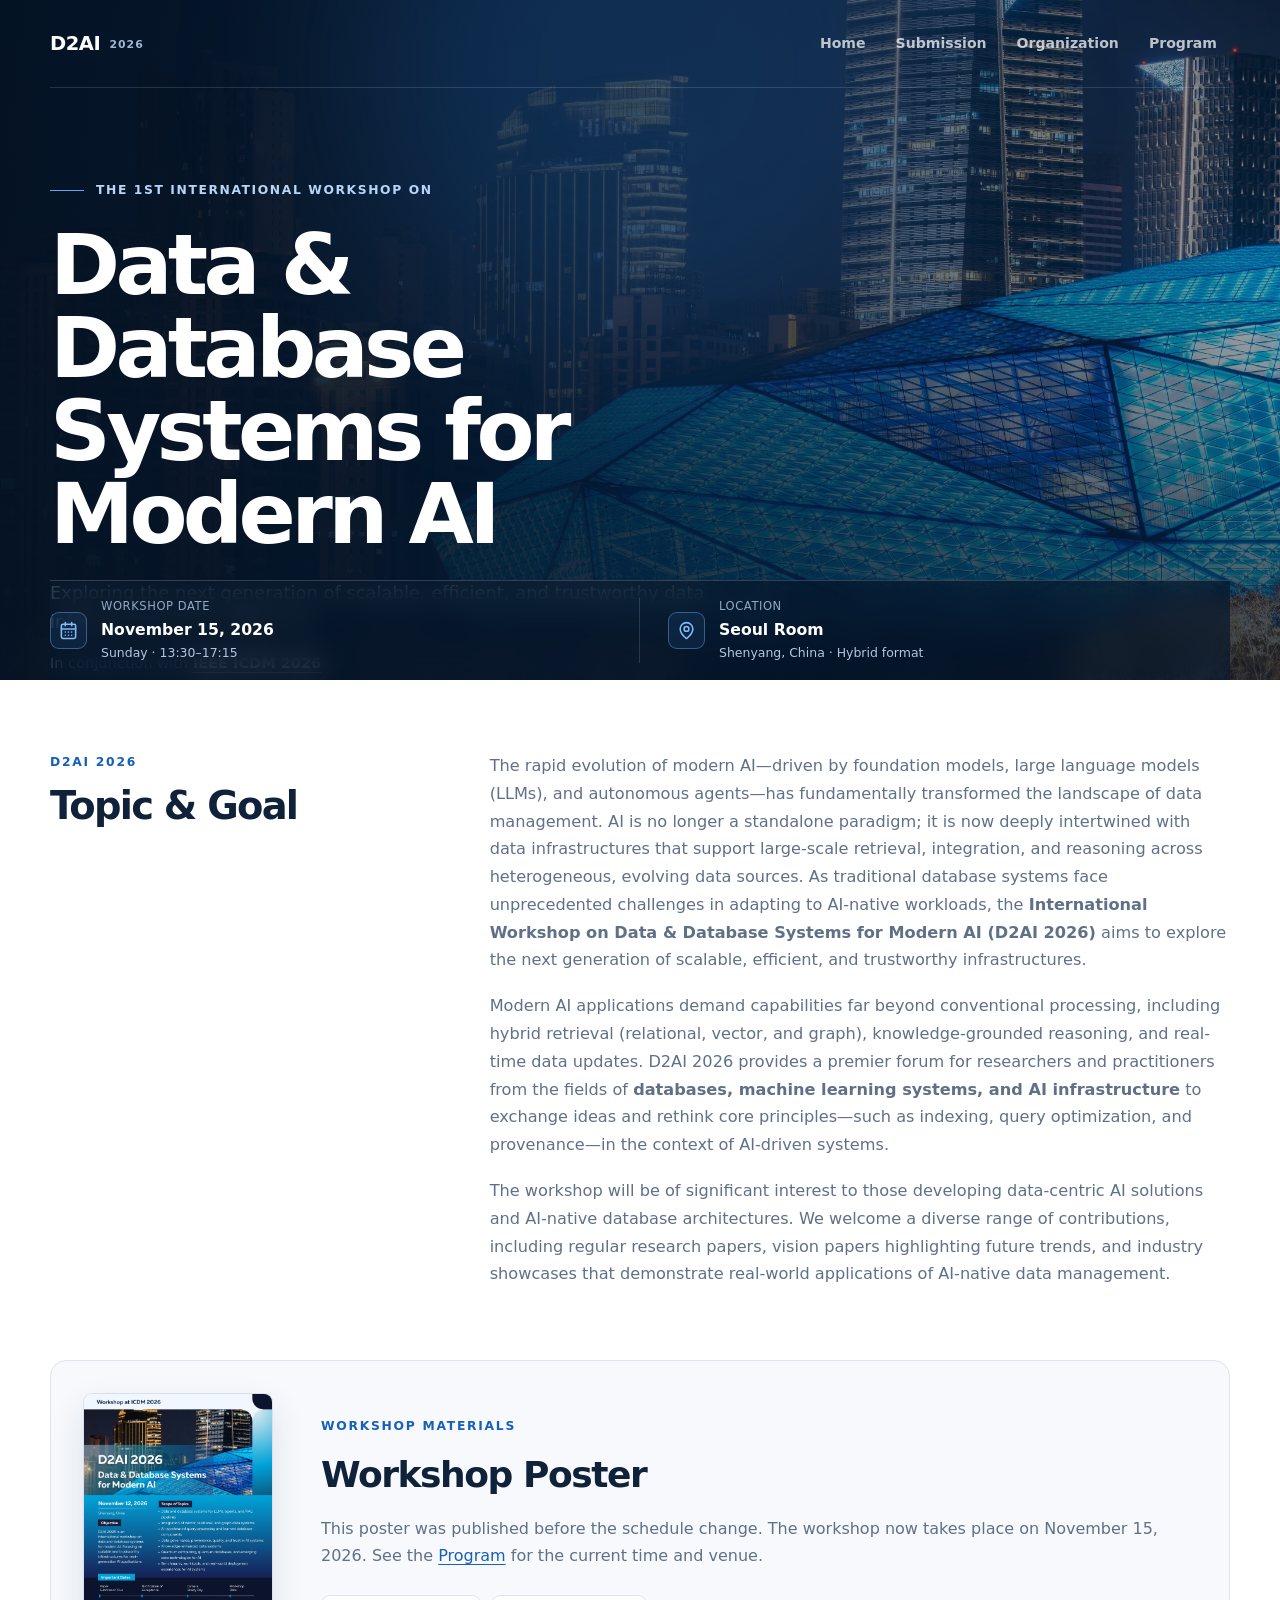
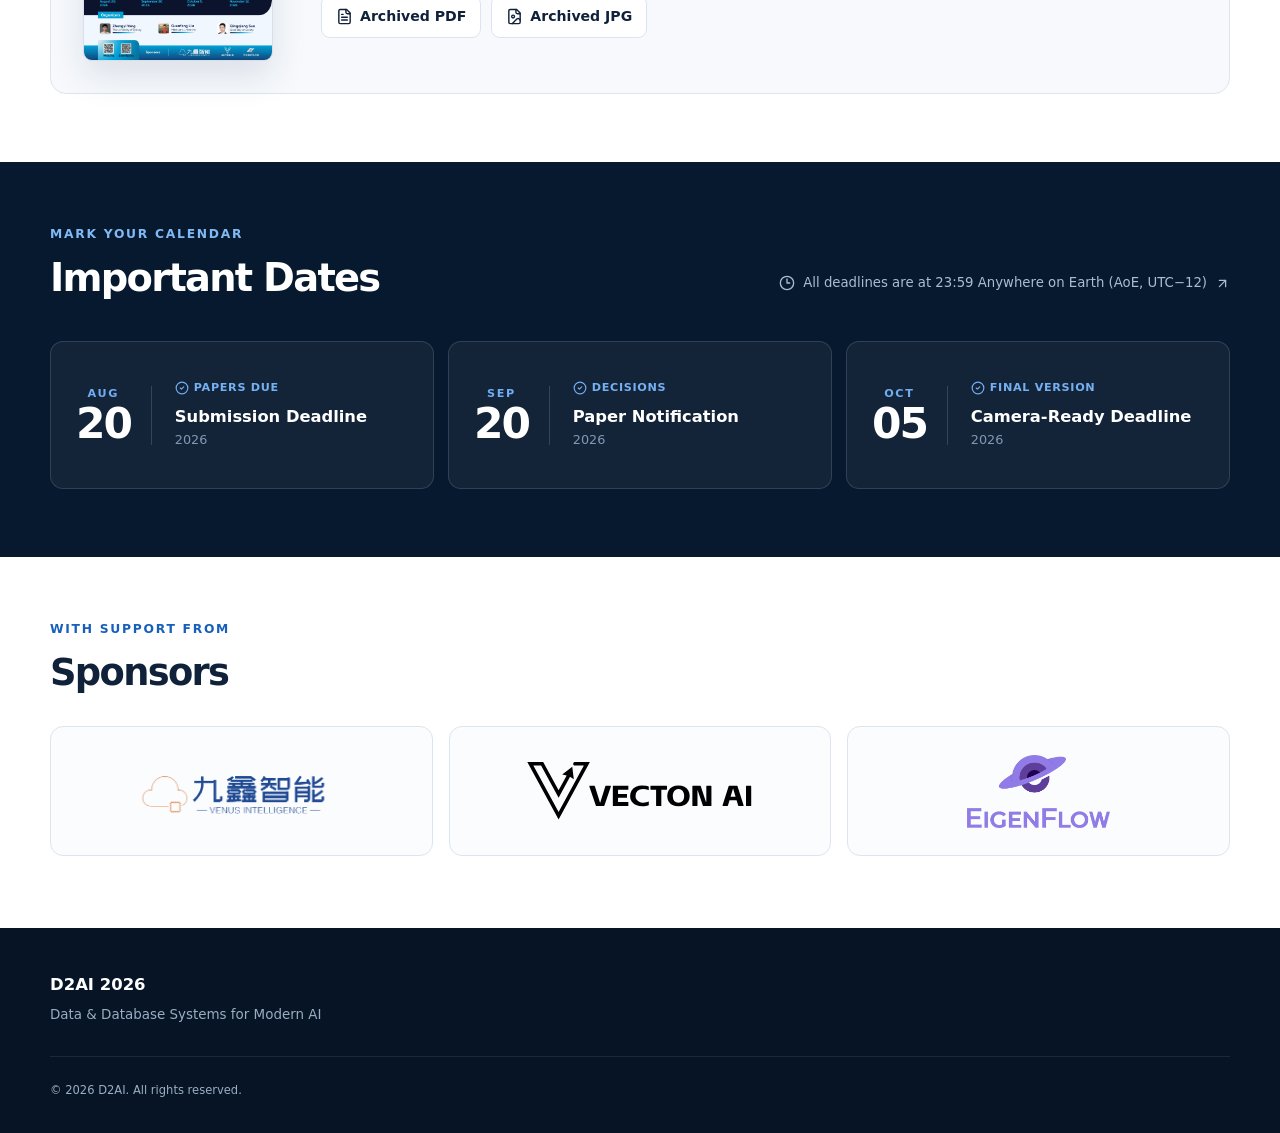
==== commit 4a2dbcf4: "deploy: Maka314/d2ai-workshop@91ace8b07e698e1a34abdbb7a071c3780f683c91" ====
--- a/index.html
+++ b/index.html
@@ -1 +1 @@
-<!DOCTYPE html><html lang="en"><head><meta charSet="utf-8"/><meta name="viewport" content="width=device-width, initial-scale=1"/><link rel="preload" as="image" href="/images/shenyang-hero.webp"/><link rel="preload" href="/images/sponsors/jiuxin-intelligence.png" as="image"/><link rel="preload" href="/images/sponsors/vecton-ai.svg" as="image"/><link rel="preload" href="/images/sponsors/eigenflow.png" as="image"/><link rel="stylesheet" href="/_next/static/chunks/17nyd-w1ebvxm.css" data-precedence="next"/><link rel="preload" as="script" fetchPriority="low" href="/_next/static/chunks/05tsy9pxtuyv0.js"/><script src="/_next/static/chunks/02i7dfk78~t~2.js" async=""></script><script src="/_next/static/chunks/10~x95jhs6ns3.js" async=""></script><script src="/_next/static/chunks/0s~43s~vyc_h-.js" async=""></script><script src="/_next/static/chunks/turbopack-0p68k9cxtdk4o.js" async=""></script><script src="/_next/static/chunks/10e6~0tme4cub.js" async=""></script><script src="/_next/static/chunks/0d3shmwh5_nmn.js" async=""></script><script src="/_next/static/chunks/0t72c39ussrt1.js" async=""></script><title>D2AI 2026</title><meta name="description" content="D2AI 2026 at IEEE ICDM 2026: Sunday, November 15, 2026, 13:30–18:00, Seoul Room. International Workshop on Data &amp; Database Systems for Modern AI."/><meta name="creator" content="D2AI 2026 Committee"/><meta name="robots" content="index, follow"/><meta name="google-site-verification" content="azsVZ6Sj6aNUtVX1HDO4OtCznI6a8uc2q9I49EydNMc"/><meta property="og:title" content="D2AI 2026"/><meta property="og:description" content="D2AI 2026 at IEEE ICDM 2026: Sunday, November 15, 2026, 13:30–18:00, Seoul Room. International Workshop on Data &amp; Database Systems for Modern AI."/><meta property="og:url" content="https://d2ai-workshop.github.io"/><meta property="og:site_name" content="D2AI 2026"/><meta property="og:type" content="website"/><meta name="twitter:card" content="summary"/><meta name="twitter:title" content="D2AI 2026"/><meta name="twitter:description" content="D2AI 2026 at IEEE ICDM 2026: Sunday, November 15, 2026, 13:30–18:00, Seoul Room. International Workshop on Data &amp; Database Systems for Modern AI."/><link rel="icon" href="/favicon.ico?favicon.12hgmcrp~a_d-.ico" sizes="128x128" type="image/x-icon"/><script src="/_next/static/chunks/03~yq9q893hmn.js" noModule=""></script></head><body class="min-h-screen flex flex-col"><div hidden=""><!--$--><!--/$--></div><header class="hero"><img alt="Shenyang skyline at dusk" decoding="async" data-nimg="fill" class="hero-image" style="position:absolute;height:100%;width:100%;left:0;top:0;right:0;bottom:0;color:transparent;background-size:cover;background-position:50% 50%;background-repeat:no-repeat;background-image:url(&quot;data:image/svg+xml;charset=utf-8,%3Csvg xmlns=&#x27;http://www.w3.org/2000/svg&#x27; %3E%3Cfilter id=&#x27;b&#x27; color-interpolation-filters=&#x27;sRGB&#x27;%3E%3CfeGaussianBlur stdDeviation=&#x27;20&#x27;/%3E%3CfeColorMatrix values=&#x27;1 0 0 0 0 0 1 0 0 0 0 0 1 0 0 0 0 0 100 -1&#x27; result=&#x27;s&#x27;/%3E%3CfeFlood x=&#x27;0&#x27; y=&#x27;0&#x27; width=&#x27;100%25&#x27; height=&#x27;100%25&#x27;/%3E%3CfeComposite operator=&#x27;out&#x27; in=&#x27;s&#x27;/%3E%3CfeComposite in2=&#x27;SourceGraphic&#x27;/%3E%3CfeGaussianBlur stdDeviation=&#x27;20&#x27;/%3E%3C/filter%3E%3Cimage width=&#x27;100%25&#x27; height=&#x27;100%25&#x27; x=&#x27;0&#x27; y=&#x27;0&#x27; preserveAspectRatio=&#x27;none&#x27; style=&#x27;filter: url(%23b);&#x27; href=&#x27;/images/shenyang-blur.jpg&#x27;/%3E%3C/svg%3E&quot;)" src="/images/shenyang-hero.webp"/><div class="hero-overlay"></div><div class="hero-glow"></div><div class="site-shell hero-inner"><div class="hero-topbar"><a class="brand" aria-label="D2AI 2026 home" href="/"><span class="brand-name">D2AI <small>2026</small></span></a><nav class="nav" aria-label="Primary navigation"><ul class="nav-links"><li><a class="active" href="/">Home</a></li><li><a class="" href="/submission">Submission</a></li><li><a class="" href="/organization">Organization</a></li><li><a class="" href="/program">Program</a></li></ul><button class="menu-button" type="button" aria-label="Open navigation menu" aria-expanded="false"><svg xmlns="http://www.w3.org/2000/svg" width="24" height="24" viewBox="0 0 24 24" fill="none" stroke="currentColor" stroke-width="2" stroke-linecap="round" stroke-linejoin="round" class="lucide lucide-menu" aria-hidden="true"><path d="M4 12h16"></path><path d="M4 18h16"></path><path d="M4 6h16"></path></svg></button></nav></div><div class="hero-content"><p class="hero-kicker"><span></span> The 1st International Workshop on</p><h1>Data &amp; Database Systems for Modern AI</h1><p class="hero-subtitle">Exploring the next generation of scalable, efficient, and trustworthy data infrastructures for modern AI.</p><p class="hero-description">In conjunction with<!-- --> <a href="http://icdm2026.neu.edu.cn/" target="_blank" rel="noreferrer">IEEE ICDM 2026</a></p></div><div class="event-bar"><div class="event-item"><span class="event-icon"><svg xmlns="http://www.w3.org/2000/svg" width="19" height="19" viewBox="0 0 24 24" fill="none" stroke="currentColor" stroke-width="2" stroke-linecap="round" stroke-linejoin="round" class="lucide lucide-calendar-days" aria-hidden="true"><path d="M8 2v4"></path><path d="M16 2v4"></path><rect width="18" height="18" x="3" y="4" rx="2"></rect><path d="M3 10h18"></path><path d="M8 14h.01"></path><path d="M12 14h.01"></path><path d="M16 14h.01"></path><path d="M8 18h.01"></path><path d="M12 18h.01"></path><path d="M16 18h.01"></path></svg></span><div><small>Workshop date</small><strong><time dateTime="2026-11-15">November 15, 2026</time></strong><span class="event-detail">Sunday<!-- --> · <!-- -->13:30<!-- -->–<!-- -->18:00</span></div></div><div class="event-item"><span class="event-icon"><svg xmlns="http://www.w3.org/2000/svg" width="19" height="19" viewBox="0 0 24 24" fill="none" stroke="currentColor" stroke-width="2" stroke-linecap="round" stroke-linejoin="round" class="lucide lucide-map-pin" aria-hidden="true"><path d="M20 10c0 4.993-5.539 10.193-7.399 11.799a1 1 0 0 1-1.202 0C9.539 20.193 4 14.993 4 10a8 8 0 0 1 16 0"></path><circle cx="12" cy="10" r="3"></circle></svg></span><div><small>Location</small><strong>Seoul Room</strong><span class="event-detail">Shenyang, China</span></div></div></div></div></header><main class="home-main"><section class="home-intro" aria-labelledby="topic-heading"><div><p class="eyebrow">D2AI 2026</p><h2 id="topic-heading">Topic &amp; Goal</h2></div><div class="home-intro-copy"><p>The rapid evolution of modern AI—driven by foundation models, large language models (LLMs), and autonomous agents—has fundamentally transformed the landscape of data management. AI is no longer a standalone paradigm; it is now deeply intertwined with data infrastructures that support large-scale retrieval, integration, and reasoning across heterogeneous, evolving data sources. As traditional database systems face unprecedented challenges in adapting to AI-native workloads, the<!-- --> <strong>International Workshop on Data &amp; Database Systems for Modern AI (D2AI 2026)</strong> <!-- -->aims to explore the next generation of scalable, efficient, and trustworthy infrastructures.</p><p>Modern AI applications demand capabilities far beyond conventional processing, including hybrid retrieval (relational, vector, and graph), knowledge-grounded reasoning, and real-time data updates. D2AI 2026 provides a premier forum for researchers and practitioners from the fields of<!-- --> <strong>databases, machine learning systems, and AI infrastructure</strong> <!-- -->to exchange ideas and rethink core principles—such as indexing, query optimization, and provenance—in the context of AI-driven systems.</p><p>The workshop will be of significant interest to those developing data-centric AI solutions and AI-native database architectures. We welcome a diverse range of contributions, including regular research papers, vision papers highlighting future trends, and industry showcases that demonstrate real-world applications of AI-native data management.</p></div></section><section class="poster-section" aria-labelledby="poster-heading"><a class="poster-preview" href="/images/d2ai-2026-poster.jpg" target="_blank" rel="noreferrer" aria-label="Open the D2AI 2026 workshop poster image"><img alt="D2AI 2026 workshop poster" loading="lazy" width="2381" height="3368" decoding="async" data-nimg="1" style="color:transparent" src="/images/d2ai-2026-poster.jpg"/></a><div class="poster-content"><p class="eyebrow">Workshop materials</p><h2 id="poster-heading">Workshop Poster</h2><p>This poster was published before the schedule change. The workshop now takes place on November 15, 2026. See the<!-- --> <a class="poster-program-link" href="/program">Program</a> <!-- -->for the current time and venue.</p><div class="poster-links" aria-label="Workshop poster downloads"><a href="/files/d2ai-2026-poster.pdf" target="_blank" rel="noreferrer"><svg xmlns="http://www.w3.org/2000/svg" width="17" height="17" viewBox="0 0 24 24" fill="none" stroke="currentColor" stroke-width="2" stroke-linecap="round" stroke-linejoin="round" class="lucide lucide-file-text" aria-hidden="true"><path d="M15 2H6a2 2 0 0 0-2 2v16a2 2 0 0 0 2 2h12a2 2 0 0 0 2-2V7Z"></path><path d="M14 2v4a2 2 0 0 0 2 2h4"></path><path d="M10 9H8"></path><path d="M16 13H8"></path><path d="M16 17H8"></path></svg> Archived PDF</a><a href="/images/d2ai-2026-poster.jpg" target="_blank" rel="noreferrer"><svg xmlns="http://www.w3.org/2000/svg" width="17" height="17" viewBox="0 0 24 24" fill="none" stroke="currentColor" stroke-width="2" stroke-linecap="round" stroke-linejoin="round" class="lucide lucide-file-image" aria-hidden="true"><path d="M15 2H6a2 2 0 0 0-2 2v16a2 2 0 0 0 2 2h12a2 2 0 0 0 2-2V7Z"></path><path d="M14 2v4a2 2 0 0 0 2 2h4"></path><circle cx="10" cy="12" r="2"></circle><path d="m20 17-1.296-1.296a2.41 2.41 0 0 0-3.408 0L9 22"></path></svg> Archived JPG</a></div></div></section><section class="dates-section" aria-labelledby="dates-heading"><div class="section-heading-row"><div><p class="eyebrow eyebrow-light">Mark your calendar</p><h2 id="dates-heading">Important Dates</h2></div><a href="https://www.timeanddate.com/time/zones/aoe" target="_blank" rel="noreferrer" class="timezone-link"><svg xmlns="http://www.w3.org/2000/svg" width="16" height="16" viewBox="0 0 24 24" fill="none" stroke="currentColor" stroke-width="2" stroke-linecap="round" stroke-linejoin="round" class="lucide lucide-clock3 lucide-clock-3" aria-hidden="true"><path d="M12 6v6h4"></path><circle cx="12" cy="12" r="10"></circle></svg> All deadlines are at 23:59 Anywhere on Earth (AoE, UTC−12)<svg xmlns="http://www.w3.org/2000/svg" width="15" height="15" viewBox="0 0 24 24" fill="none" stroke="currentColor" stroke-width="2" stroke-linecap="round" stroke-linejoin="round" class="lucide lucide-arrow-up-right" aria-hidden="true"><path d="M7 7h10v10"></path><path d="M7 17 17 7"></path></svg></a></div><div class="date-grid"><article class="date-card"><div class="date-number"><span>AUG</span><strong>20</strong></div><div><span class="date-status"><svg xmlns="http://www.w3.org/2000/svg" width="14" height="14" viewBox="0 0 24 24" fill="none" stroke="currentColor" stroke-width="2" stroke-linecap="round" stroke-linejoin="round" class="lucide lucide-circle-check" aria-hidden="true"><circle cx="12" cy="12" r="10"></circle><path d="m9 12 2 2 4-4"></path></svg> <!-- -->Papers due</span><h3>Submission Deadline</h3><p>2026</p></div></article><article class="date-card"><div class="date-number"><span>SEP</span><strong>20</strong></div><div><span class="date-status"><svg xmlns="http://www.w3.org/2000/svg" width="14" height="14" viewBox="0 0 24 24" fill="none" stroke="currentColor" stroke-width="2" stroke-linecap="round" stroke-linejoin="round" class="lucide lucide-circle-check" aria-hidden="true"><circle cx="12" cy="12" r="10"></circle><path d="m9 12 2 2 4-4"></path></svg> <!-- -->Decisions</span><h3>Paper Notification</h3><p>2026</p></div></article><article class="date-card"><div class="date-number"><span>OCT</span><strong>05</strong></div><div><span class="date-status"><svg xmlns="http://www.w3.org/2000/svg" width="14" height="14" viewBox="0 0 24 24" fill="none" stroke="currentColor" stroke-width="2" stroke-linecap="round" stroke-linejoin="round" class="lucide lucide-circle-check" aria-hidden="true"><circle cx="12" cy="12" r="10"></circle><path d="m9 12 2 2 4-4"></path></svg> <!-- -->Final version</span><h3>Camera-Ready Deadline</h3><p>2026</p></div></article></div></section><section class="sponsors-section" aria-labelledby="sponsors-heading"><div class="section-heading-row sponsors-heading"><div><p class="eyebrow">With support from</p><h2 id="sponsors-heading">Sponsors</h2></div></div><div class="sponsor-grid"><div class="sponsor-card sponsor-card-jiuxin"><img src="/images/sponsors/jiuxin-intelligence.png" alt="Jiuxin Intelligence"/></div><div class="sponsor-card"><img src="/images/sponsors/vecton-ai.svg" alt="Vecton AI"/></div><div class="sponsor-card"><img src="/images/sponsors/eigenflow.png" alt="EigenFlow"/></div></div></section></main><!--$--><!--/$--><footer class="footer"><div class="site-shell footer-content"><div><span class="footer-brand">D2AI 2026</span><p>Data &amp; Database Systems for Modern AI</p></div><small>© 2026 D2AI. All rights reserved.<span>Cover photo by Julius Carmine on Unsplash.</span></small></div></footer><script src="/_next/static/chunks/05tsy9pxtuyv0.js" id="_R_" async=""></script><script>(self.__next_f=self.__next_f||[]).push([0])</script><script>self.__next_f.push([1,"1:\"$Sreact.fragment\"\n2:I[39756,[\"/_next/static/chunks/10e6~0tme4cub.js\",\"/_next/static/chunks/0d3shmwh5_nmn.js\"],\"default\"]\n3:I[37457,[\"/_next/static/chunks/10e6~0tme4cub.js\",\"/_next/static/chunks/0d3shmwh5_nmn.js\"],\"default\"]\n4:I[64543,[\"/_next/static/chunks/10e6~0tme4cub.js\",\"/_next/static/chunks/0d3shmwh5_nmn.js\"],\"default\"]\n5:I[5500,[\"/_next/static/chunks/10e6~0tme4cub.js\",\"/_next/static/chunks/0d3shmwh5_nmn.js\",\"/_next/static/chunks/0t72c39ussrt1.js\"],\"Image\"]\n6:I[22016,[\"/_next/static/chunks/10e6~0tme4cub.js\",\"/_next/static/chunks/0d3shmwh5_nmn.js\",\"/_next/static/chunks/0t72c39ussrt1.js\"],\"\"]\n7:I[45109,[\"/_next/static/chunks/10e6~0tme4cub.js\",\"/_next/static/chunks/0d3shmwh5_nmn.js\",\"/_next/static/chunks/0t72c39ussrt1.js\"],\"default\"]\nf:I[68027,[\"/_next/static/chunks/10e6~0tme4cub.js\",\"/_next/static/chunks/0d3shmwh5_nmn.js\"],\"default\",1]\n:HL[\"/_next/static/chunks/17nyd-w1ebvxm.css\",\"style\"]\n"])</script><script>self.__next_f.push([1,"0:{\"P\":null,\"c\":[\"\",\"\"],\"q\":\"\",\"i\":false,\"f\":[[[\"\",{\"children\":[\"__PAGE__\",{}]},\"$undefined\",\"$undefined\",16],[[\"$\",\"$1\",\"c\",{\"children\":[[[\"$\",\"link\",\"0\",{\"rel\":\"stylesheet\",\"href\":\"/_next/static/chunks/17nyd-w1ebvxm.css\",\"precedence\":\"next\",\"crossOrigin\":\"$undefined\",\"nonce\":\"$undefined\"}],[\"$\",\"script\",\"script-0\",{\"src\":\"/_next/static/chunks/10e6~0tme4cub.js\",\"async\":true,\"nonce\":\"$undefined\"}],[\"$\",\"script\",\"script-1\",{\"src\":\"/_next/static/chunks/0d3shmwh5_nmn.js\",\"async\":true,\"nonce\":\"$undefined\"}]],[\"$\",\"html\",null,{\"lang\":\"en\",\"children\":[\"$\",\"body\",null,{\"className\":\"min-h-screen flex flex-col\",\"children\":[[\"$\",\"$L2\",null,{\"parallelRouterKey\":\"children\",\"error\":\"$undefined\",\"errorStyles\":\"$undefined\",\"errorScripts\":\"$undefined\",\"template\":[\"$\",\"$L3\",null,{}],\"templateStyles\":\"$undefined\",\"templateScripts\":\"$undefined\",\"notFound\":[[[\"$\",\"title\",null,{\"children\":\"404: This page could not be found.\"}],[\"$\",\"div\",null,{\"style\":{\"fontFamily\":\"system-ui,\\\"Segoe UI\\\",Roboto,Helvetica,Arial,sans-serif,\\\"Apple Color Emoji\\\",\\\"Segoe UI Emoji\\\"\",\"height\":\"100vh\",\"textAlign\":\"center\",\"display\":\"flex\",\"flexDirection\":\"column\",\"alignItems\":\"center\",\"justifyContent\":\"center\"},\"children\":[\"$\",\"div\",null,{\"children\":[[\"$\",\"style\",null,{\"dangerouslySetInnerHTML\":{\"__html\":\"body{color:#000;background:#fff;margin:0}.next-error-h1{border-right:1px solid rgba(0,0,0,.3)}@media (prefers-color-scheme:dark){body{color:#fff;background:#000}.next-error-h1{border-right:1px solid rgba(255,255,255,.3)}}\"}}],[\"$\",\"h1\",null,{\"className\":\"next-error-h1\",\"style\":{\"display\":\"inline-block\",\"margin\":\"0 20px 0 0\",\"padding\":\"0 23px 0 0\",\"fontSize\":24,\"fontWeight\":500,\"verticalAlign\":\"top\",\"lineHeight\":\"49px\"},\"children\":404}],[\"$\",\"div\",null,{\"style\":{\"display\":\"inline-block\"},\"children\":[\"$\",\"h2\",null,{\"style\":{\"fontSize\":14,\"fontWeight\":400,\"lineHeight\":\"49px\",\"margin\":0},\"children\":\"This page could not be found.\"}]}]]}]}]],[]],\"forbidden\":\"$undefined\",\"unauthorized\":\"$undefined\"}],[\"$\",\"$L4\",null,{}]]}]}]]}],{\"children\":[[\"$\",\"$1\",\"c\",{\"children\":[[[\"$\",\"header\",null,{\"className\":\"hero\",\"children\":[[\"$\",\"$L5\",null,{\"className\":\"hero-image\",\"src\":\"/images/shenyang-hero.webp\",\"alt\":\"Shenyang skyline at dusk\",\"fill\":true,\"sizes\":\"100vw\",\"priority\":true,\"placeholder\":\"blur\",\"blurDataURL\":\"/images/shenyang-blur.jpg\"}],[\"$\",\"div\",null,{\"className\":\"hero-overlay\"}],[\"$\",\"div\",null,{\"className\":\"hero-glow\"}],[\"$\",\"div\",null,{\"className\":\"site-shell hero-inner\",\"children\":[[\"$\",\"div\",null,{\"className\":\"hero-topbar\",\"children\":[[\"$\",\"$L6\",null,{\"className\":\"brand\",\"href\":\"/\",\"aria-label\":\"D2AI 2026 home\",\"children\":[\"$\",\"span\",null,{\"className\":\"brand-name\",\"children\":[\"D2AI \",[\"$\",\"small\",null,{\"children\":\"2026\"}]]}]}],[\"$\",\"$L7\",null,{}]]}],[\"$\",\"div\",null,{\"className\":\"hero-content\",\"children\":[[\"$\",\"p\",null,{\"className\":\"hero-kicker\",\"children\":[[\"$\",\"span\",null,{}],\" The 1st International Workshop on\"]}],[\"$\",\"h1\",null,{\"children\":\"Data \u0026 Database Systems for Modern AI\"}],[\"$\",\"p\",null,{\"className\":\"hero-subtitle\",\"children\":\"Exploring the next generation of scalable, efficient, and trustworthy data infrastructures for modern AI.\"}],[\"$\",\"p\",null,{\"className\":\"hero-description\",\"children\":[\"In conjunction with\",\" \",[\"$\",\"a\",null,{\"href\":\"http://icdm2026.neu.edu.cn/\",\"target\":\"_blank\",\"rel\":\"noreferrer\",\"children\":\"IEEE ICDM 2026\"}]]}]]}],[\"$\",\"div\",null,{\"className\":\"event-bar\",\"children\":[[\"$\",\"div\",null,{\"className\":\"event-item\",\"children\":[[\"$\",\"span\",null,{\"className\":\"event-icon\",\"children\":[\"$\",\"svg\",null,{\"ref\":\"$undefined\",\"xmlns\":\"http://www.w3.org/2000/svg\",\"width\":19,\"height\":19,\"viewBox\":\"0 0 24 24\",\"fill\":\"none\",\"stroke\":\"currentColor\",\"strokeWidth\":2,\"strokeLinecap\":\"round\",\"strokeLinejoin\":\"round\",\"className\":\"lucide lucide-calendar-days\",\"aria-hidden\":\"true\",\"children\":[[\"$\",\"path\",\"1cmpym\",{\"d\":\"M8 2v4\"}],[\"$\",\"path\",\"4m81vk\",{\"d\":\"M16 2v4\"}],[\"$\",\"rect\",\"1hopcy\",{\"width\":\"18\",\"height\":\"18\",\"x\":\"3\",\"y\":\"4\",\"rx\":\"2\"}],[\"$\",\"path\",\"8toen8\",{\"d\":\"M3 10h18\"}],[\"$\",\"path\",\"6423bh\",{\"d\":\"M8 14h.01\"}],[\"$\",\"path\",\"1etili\",{\"d\":\"M12 14h.01\"}],[\"$\",\"path\",\"1gbofw\",{\"d\":\"M16 14h.01\"}],[\"$\",\"path\",\"lrp35t\",{\"d\":\"M8 18h.01\"}],[\"$\",\"path\",\"mhygvu\",{\"d\":\"M12 18h.01\"}],[\"$\",\"path\",\"kzsmim\",{\"d\":\"M16 18h.01\"}],\"$undefined\"]}]}],[\"$\",\"div\",null,{\"children\":[[\"$\",\"small\",null,{\"children\":\"Workshop date\"}],[\"$\",\"strong\",null,{\"children\":[\"$\",\"time\",null,{\"dateTime\":\"2026-11-15\",\"children\":\"November 15, 2026\"}]}],[\"$\",\"span\",null,{\"className\":\"event-detail\",\"children\":[\"Sunday\",\" · \",\"13:30\",\"–\",\"18:00\"]}]]}]]}],[\"$\",\"div\",null,{\"className\":\"event-item\",\"children\":[[\"$\",\"span\",null,{\"className\":\"event-icon\",\"children\":[\"$\",\"svg\",null,{\"ref\":\"$undefined\",\"xmlns\":\"http://www.w3.org/2000/svg\",\"width\":19,\"height\":19,\"viewBox\":\"0 0 24 24\",\"fill\":\"none\",\"stroke\":\"currentColor\",\"strokeWidth\":2,\"strokeLinecap\":\"round\",\"strokeLinejoin\":\"round\",\"className\":\"lucide lucide-map-pin\",\"aria-hidden\":\"true\",\"children\":[\"$L8\",\"$L9\",\"$undefined\"]}]}],\"$La\"]}]]}]]}]]}],\"$Lb\"],[\"$Lc\"],\"$Ld\"]}],{},null,false,null]},null,false,null],\"$Le\",false]],\"m\":\"$undefined\",\"G\":[\"$f\",[\"$L10\"]],\"S\":true,\"h\":null,\"s\":\"$undefined\",\"l\":\"$undefined\",\"p\":\"$undefined\",\"d\":\"$undefined\",\"b\":\"wDJNLRR3NWB7exQ6ng_aG\"}\n"])</script><script>self.__next_f.push([1,"17:I[97367,[\"/_next/static/chunks/10e6~0tme4cub.js\",\"/_next/static/chunks/0d3shmwh5_nmn.js\"],\"OutletBoundary\"]\n18:\"$Sreact.suspense\"\n1a:I[97367,[\"/_next/static/chunks/10e6~0tme4cub.js\",\"/_next/static/chunks/0d3shmwh5_nmn.js\"],\"ViewportBoundary\"]\n1c:I[97367,[\"/_next/static/chunks/10e6~0tme4cub.js\",\"/_next/static/chunks/0d3shmwh5_nmn.js\"],\"MetadataBoundary\"]\n8:[\"$\",\"path\",\"1r0f0z\",{\"d\":\"M20 10c0 4.993-5.539 10.193-7.399 11.799a1 1 0 0 1-1.202 0C9.539 20.193 4 14.993 4 10a8 8 0 0 1 16 0\"}]\n9:[\"$\",\"circle\",\"ilqhr7\",{\"cx\":\"12\",\"cy\":\"10\",\"r\":\"3\"}]\na:[\"$\",\"div\",null,{\"children\":[[\"$\",\"small\",null,{\"children\":\"Location\"}],[\"$\",\"strong\",null,{\"children\":\"Seoul Room\"}],[\"$\",\"span\",null,{\"className\":\"event-detail\",\"children\":\"Shenyang, China\"}]]}]\n"])</script><script>self.__next_f.push([1,"b:[\"$\",\"main\",null,{\"className\":\"home-main\",\"children\":[[\"$\",\"section\",null,{\"className\":\"home-intro\",\"aria-labelledby\":\"topic-heading\",\"children\":[[\"$\",\"div\",null,{\"children\":[[\"$\",\"p\",null,{\"className\":\"eyebrow\",\"children\":\"D2AI 2026\"}],[\"$\",\"h2\",null,{\"id\":\"topic-heading\",\"children\":\"Topic \u0026 Goal\"}]]}],[\"$\",\"div\",null,{\"className\":\"home-intro-copy\",\"children\":[[\"$\",\"p\",null,{\"children\":[\"The rapid evolution of modern AI—driven by foundation models, large language models (LLMs), and autonomous agents—has fundamentally transformed the landscape of data management. AI is no longer a standalone paradigm; it is now deeply intertwined with data infrastructures that support large-scale retrieval, integration, and reasoning across heterogeneous, evolving data sources. As traditional database systems face unprecedented challenges in adapting to AI-native workloads, the\",\" \",[\"$\",\"strong\",null,{\"children\":\"International Workshop on Data \u0026 Database Systems for Modern AI (D2AI 2026)\"}],\" \",\"aims to explore the next generation of scalable, efficient, and trustworthy infrastructures.\"]}],[\"$\",\"p\",null,{\"children\":[\"Modern AI applications demand capabilities far beyond conventional processing, including hybrid retrieval (relational, vector, and graph), knowledge-grounded reasoning, and real-time data updates. D2AI 2026 provides a premier forum for researchers and practitioners from the fields of\",\" \",[\"$\",\"strong\",null,{\"children\":\"databases, machine learning systems, and AI infrastructure\"}],\" \",\"to exchange ideas and rethink core principles—such as indexing, query optimization, and provenance—in the context of AI-driven systems.\"]}],[\"$\",\"p\",null,{\"children\":\"The workshop will be of significant interest to those developing data-centric AI solutions and AI-native database architectures. We welcome a diverse range of contributions, including regular research papers, vision papers highlighting future trends, and industry showcases that demonstrate real-world applications of AI-native data management.\"}]]}]]}],[\"$\",\"section\",null,{\"className\":\"poster-section\",\"aria-labelledby\":\"poster-heading\",\"children\":[[\"$\",\"a\",null,{\"className\":\"poster-preview\",\"href\":\"/images/d2ai-2026-poster.jpg\",\"target\":\"_blank\",\"rel\":\"noreferrer\",\"aria-label\":\"Open the D2AI 2026 workshop poster image\",\"children\":[\"$\",\"$L5\",null,{\"src\":\"/images/d2ai-2026-poster.jpg\",\"alt\":\"D2AI 2026 workshop poster\",\"width\":2381,\"height\":3368,\"sizes\":\"(max-width: 800px) 150px, 190px\"}]}],[\"$\",\"div\",null,{\"className\":\"poster-content\",\"children\":[[\"$\",\"p\",null,{\"className\":\"eyebrow\",\"children\":\"Workshop materials\"}],[\"$\",\"h2\",null,{\"id\":\"poster-heading\",\"children\":\"Workshop Poster\"}],[\"$\",\"p\",null,{\"children\":[\"This poster was published before the schedule change. The workshop now takes place on November 15, 2026. See the\",\" \",[\"$\",\"a\",null,{\"className\":\"poster-program-link\",\"href\":\"/program\",\"children\":\"Program\"}],\" \",\"for the current time and venue.\"]}],[\"$\",\"div\",null,{\"className\":\"poster-links\",\"aria-label\":\"Workshop poster downloads\",\"children\":[[\"$\",\"a\",null,{\"href\":\"/files/d2ai-2026-poster.pdf\",\"target\":\"_blank\",\"rel\":\"noreferrer\",\"children\":[[\"$\",\"svg\",null,{\"ref\":\"$undefined\",\"xmlns\":\"http://www.w3.org/2000/svg\",\"width\":17,\"height\":17,\"viewBox\":\"0 0 24 24\",\"fill\":\"none\",\"stroke\":\"currentColor\",\"strokeWidth\":2,\"strokeLinecap\":\"round\",\"strokeLinejoin\":\"round\",\"className\":\"lucide lucide-file-text\",\"aria-hidden\":\"true\",\"children\":[[\"$\",\"path\",\"1rqfz7\",{\"d\":\"M15 2H6a2 2 0 0 0-2 2v16a2 2 0 0 0 2 2h12a2 2 0 0 0 2-2V7Z\"}],[\"$\",\"path\",\"tnqrlb\",{\"d\":\"M14 2v4a2 2 0 0 0 2 2h4\"}],[\"$\",\"path\",\"b1mrlr\",{\"d\":\"M10 9H8\"}],[\"$\",\"path\",\"t4e002\",{\"d\":\"M16 13H8\"}],[\"$\",\"path\",\"z1uh3a\",{\"d\":\"M16 17H8\"}],\"$undefined\"]}],\" Archived PDF\"]}],[\"$\",\"a\",null,{\"href\":\"/images/d2ai-2026-poster.jpg\",\"target\":\"_blank\",\"rel\":\"noreferrer\",\"children\":[[\"$\",\"svg\",null,{\"ref\":\"$undefined\",\"xmlns\":\"http://www.w3.org/2000/svg\",\"width\":17,\"height\":17,\"viewBox\":\"0 0 24 24\",\"fill\":\"none\",\"stroke\":\"currentColor\",\"strokeWidth\":2,\"strokeLinecap\":\"round\",\"strokeLinejoin\":\"round\",\"className\":\"lucide lucide-file-image\",\"aria-hidden\":\"true\",\"children\":[\"$L11\",\"$L12\",\"$L13\",\"$L14\",\"$undefined\"]}],\" Archived JPG\"]}]]}]]}]]}],\"$L15\",\"$L16\"]}]\n"])</script><script>self.__next_f.push([1,"c:[\"$\",\"script\",\"script-0\",{\"src\":\"/_next/static/chunks/0t72c39ussrt1.js\",\"async\":true,\"nonce\":\"$undefined\"}]\nd:[\"$\",\"$L17\",null,{\"children\":[\"$\",\"$18\",null,{\"name\":\"Next.MetadataOutlet\",\"children\":\"$@19\"}]}]\ne:[\"$\",\"$1\",\"h\",{\"children\":[null,[\"$\",\"$L1a\",null,{\"children\":\"$L1b\"}],[\"$\",\"div\",null,{\"hidden\":true,\"children\":[\"$\",\"$L1c\",null,{\"children\":[\"$\",\"$18\",null,{\"name\":\"Next.Metadata\",\"children\":\"$L1d\"}]}]}],null]}]\n10:[\"$\",\"link\",\"0\",{\"rel\":\"stylesheet\",\"href\":\"/_next/static/chunks/17nyd-w1ebvxm.css\",\"precedence\":\"next\",\"crossOrigin\":\"$undefined\",\"nonce\":\"$undefined\"}]\n"])</script><script>self.__next_f.push([1,":HL[\"/images/sponsors/jiuxin-intelligence.png\",\"image\"]\n:HL[\"/images/sponsors/vecton-ai.svg\",\"image\"]\n:HL[\"/images/sponsors/eigenflow.png\",\"image\"]\n11:[\"$\",\"path\",\"1rqfz7\",{\"d\":\"M15 2H6a2 2 0 0 0-2 2v16a2 2 0 0 0 2 2h12a2 2 0 0 0 2-2V7Z\"}]\n12:[\"$\",\"path\",\"tnqrlb\",{\"d\":\"M14 2v4a2 2 0 0 0 2 2h4\"}]\n13:[\"$\",\"circle\",\"737tya\",{\"cx\":\"10\",\"cy\":\"12\",\"r\":\"2\"}]\n14:[\"$\",\"path\",\"wt3hpn\",{\"d\":\"m20 17-1.296-1.296a2.41 2.41 0 0 0-3.408 0L9 22\"}]\n"])</script><script>self.__next_f.push([1,"15:[\"$\",\"section\",null,{\"className\":\"dates-section\",\"aria-labelledby\":\"dates-heading\",\"children\":[[\"$\",\"div\",null,{\"className\":\"section-heading-row\",\"children\":[[\"$\",\"div\",null,{\"children\":[[\"$\",\"p\",null,{\"className\":\"eyebrow eyebrow-light\",\"children\":\"Mark your calendar\"}],[\"$\",\"h2\",null,{\"id\":\"dates-heading\",\"children\":\"Important Dates\"}]]}],[\"$\",\"a\",null,{\"href\":\"https://www.timeanddate.com/time/zones/aoe\",\"target\":\"_blank\",\"rel\":\"noreferrer\",\"className\":\"timezone-link\",\"children\":[[\"$\",\"svg\",null,{\"ref\":\"$undefined\",\"xmlns\":\"http://www.w3.org/2000/svg\",\"width\":16,\"height\":16,\"viewBox\":\"0 0 24 24\",\"fill\":\"none\",\"stroke\":\"currentColor\",\"strokeWidth\":2,\"strokeLinecap\":\"round\",\"strokeLinejoin\":\"round\",\"className\":\"lucide lucide-clock3 lucide-clock-3\",\"aria-hidden\":\"true\",\"children\":[[\"$\",\"path\",\"135r8i\",{\"d\":\"M12 6v6h4\"}],[\"$\",\"circle\",\"1mglay\",{\"cx\":\"12\",\"cy\":\"12\",\"r\":\"10\"}],\"$undefined\"]}],\" All deadlines are at 23:59 Anywhere on Earth (AoE, UTC−12)\",[\"$\",\"svg\",null,{\"ref\":\"$undefined\",\"xmlns\":\"http://www.w3.org/2000/svg\",\"width\":15,\"height\":15,\"viewBox\":\"0 0 24 24\",\"fill\":\"none\",\"stroke\":\"currentColor\",\"strokeWidth\":2,\"strokeLinecap\":\"round\",\"strokeLinejoin\":\"round\",\"className\":\"lucide lucide-arrow-up-right\",\"aria-hidden\":\"true\",\"children\":[[\"$\",\"path\",\"1tivn9\",{\"d\":\"M7 7h10v10\"}],[\"$\",\"path\",\"1vkiza\",{\"d\":\"M7 17 17 7\"}],\"$undefined\"]}]]}]]}],[\"$\",\"div\",null,{\"className\":\"date-grid\",\"children\":[[\"$\",\"article\",\"Submission Deadline\",{\"className\":\"date-card\",\"children\":[[\"$\",\"div\",null,{\"className\":\"date-number\",\"children\":[[\"$\",\"span\",null,{\"children\":\"AUG\"}],[\"$\",\"strong\",null,{\"children\":\"20\"}]]}],[\"$\",\"div\",null,{\"children\":[[\"$\",\"span\",null,{\"className\":\"date-status\",\"children\":[[\"$\",\"svg\",null,{\"ref\":\"$undefined\",\"xmlns\":\"http://www.w3.org/2000/svg\",\"width\":14,\"height\":14,\"viewBox\":\"0 0 24 24\",\"fill\":\"none\",\"stroke\":\"currentColor\",\"strokeWidth\":2,\"strokeLinecap\":\"round\",\"strokeLinejoin\":\"round\",\"className\":\"lucide lucide-circle-check\",\"aria-hidden\":\"true\",\"children\":[[\"$\",\"circle\",\"1mglay\",{\"cx\":\"12\",\"cy\":\"12\",\"r\":\"10\"}],[\"$\",\"path\",\"dzmm74\",{\"d\":\"m9 12 2 2 4-4\"}],\"$undefined\"]}],\" \",\"Papers due\"]}],[\"$\",\"h3\",null,{\"children\":\"Submission Deadline\"}],[\"$\",\"p\",null,{\"children\":\"2026\"}]]}]]}],[\"$\",\"article\",\"Paper Notification\",{\"className\":\"date-card\",\"children\":[[\"$\",\"div\",null,{\"className\":\"date-number\",\"children\":[[\"$\",\"span\",null,{\"children\":\"SEP\"}],[\"$\",\"strong\",null,{\"children\":\"20\"}]]}],[\"$\",\"div\",null,{\"children\":[[\"$\",\"span\",null,{\"className\":\"date-status\",\"children\":[[\"$\",\"svg\",null,{\"ref\":\"$undefined\",\"xmlns\":\"http://www.w3.org/2000/svg\",\"width\":14,\"height\":14,\"viewBox\":\"0 0 24 24\",\"fill\":\"none\",\"stroke\":\"currentColor\",\"strokeWidth\":2,\"strokeLinecap\":\"round\",\"strokeLinejoin\":\"round\",\"className\":\"lucide lucide-circle-check\",\"aria-hidden\":\"true\",\"children\":[[\"$\",\"circle\",\"1mglay\",{\"cx\":\"12\",\"cy\":\"12\",\"r\":\"10\"}],[\"$\",\"path\",\"dzmm74\",{\"d\":\"m9 12 2 2 4-4\"}],\"$undefined\"]}],\" \",\"Decisions\"]}],[\"$\",\"h3\",null,{\"children\":\"Paper Notification\"}],[\"$\",\"p\",null,{\"children\":\"2026\"}]]}]]}],[\"$\",\"article\",\"Camera-Ready Deadline\",{\"className\":\"date-card\",\"children\":[[\"$\",\"div\",null,{\"className\":\"date-number\",\"children\":[[\"$\",\"span\",null,{\"children\":\"OCT\"}],[\"$\",\"strong\",null,{\"children\":\"05\"}]]}],[\"$\",\"div\",null,{\"children\":[[\"$\",\"span\",null,{\"className\":\"date-status\",\"children\":[[\"$\",\"svg\",null,{\"ref\":\"$undefined\",\"xmlns\":\"http://www.w3.org/2000/svg\",\"width\":14,\"height\":14,\"viewBox\":\"0 0 24 24\",\"fill\":\"none\",\"stroke\":\"currentColor\",\"strokeWidth\":2,\"strokeLinecap\":\"round\",\"strokeLinejoin\":\"round\",\"className\":\"lucide lucide-circle-check\",\"aria-hidden\":\"true\",\"children\":[[\"$\",\"circle\",\"1mglay\",{\"cx\":\"12\",\"cy\":\"12\",\"r\":\"10\"}],[\"$\",\"path\",\"dzmm74\",{\"d\":\"m9 12 2 2 4-4\"}],\"$undefined\"]}],\" \",\"Final version\"]}],[\"$\",\"h3\",null,{\"children\":\"Camera-Ready Deadline\"}],[\"$\",\"p\",null,{\"children\":\"2026\"}]]}]]}]]}]]}]\n"])</script><script>self.__next_f.push([1,"16:[\"$\",\"section\",null,{\"className\":\"sponsors-section\",\"aria-labelledby\":\"sponsors-heading\",\"children\":[[\"$\",\"div\",null,{\"className\":\"section-heading-row sponsors-heading\",\"children\":[\"$\",\"div\",null,{\"children\":[[\"$\",\"p\",null,{\"className\":\"eyebrow\",\"children\":\"With support from\"}],[\"$\",\"h2\",null,{\"id\":\"sponsors-heading\",\"children\":\"Sponsors\"}]]}]}],[\"$\",\"div\",null,{\"className\":\"sponsor-grid\",\"children\":[[\"$\",\"div\",null,{\"className\":\"sponsor-card sponsor-card-jiuxin\",\"children\":[\"$\",\"img\",null,{\"src\":\"/images/sponsors/jiuxin-intelligence.png\",\"alt\":\"Jiuxin Intelligence\"}]}],[\"$\",\"div\",null,{\"className\":\"sponsor-card\",\"children\":[\"$\",\"img\",null,{\"src\":\"/images/sponsors/vecton-ai.svg\",\"alt\":\"Vecton AI\"}]}],[\"$\",\"div\",null,{\"className\":\"sponsor-card\",\"children\":[\"$\",\"img\",null,{\"src\":\"/images/sponsors/eigenflow.png\",\"alt\":\"EigenFlow\"}]}]]}]]}]\n"])</script><script>self.__next_f.push([1,"1b:[[\"$\",\"meta\",\"0\",{\"charSet\":\"utf-8\"}],[\"$\",\"meta\",\"1\",{\"name\":\"viewport\",\"content\":\"width=device-width, initial-scale=1\"}]]\n"])</script><script>self.__next_f.push([1,"1e:I[27201,[\"/_next/static/chunks/10e6~0tme4cub.js\",\"/_next/static/chunks/0d3shmwh5_nmn.js\"],\"IconMark\"]\n19:null\n"])</script><script>self.__next_f.push([1,"1d:[[\"$\",\"title\",\"0\",{\"children\":\"D2AI 2026\"}],[\"$\",\"meta\",\"1\",{\"name\":\"description\",\"content\":\"D2AI 2026 at IEEE ICDM 2026: Sunday, November 15, 2026, 13:30–18:00, Seoul Room. International Workshop on Data \u0026 Database Systems for Modern AI.\"}],[\"$\",\"meta\",\"2\",{\"name\":\"creator\",\"content\":\"D2AI 2026 Committee\"}],[\"$\",\"meta\",\"3\",{\"name\":\"robots\",\"content\":\"index, follow\"}],[\"$\",\"meta\",\"4\",{\"name\":\"google-site-verification\",\"content\":\"azsVZ6Sj6aNUtVX1HDO4OtCznI6a8uc2q9I49EydNMc\"}],[\"$\",\"meta\",\"5\",{\"property\":\"og:title\",\"content\":\"D2AI 2026\"}],[\"$\",\"meta\",\"6\",{\"property\":\"og:description\",\"content\":\"D2AI 2026 at IEEE ICDM 2026: Sunday, November 15, 2026, 13:30–18:00, Seoul Room. International Workshop on Data \u0026 Database Systems for Modern AI.\"}],[\"$\",\"meta\",\"7\",{\"property\":\"og:url\",\"content\":\"https://d2ai-workshop.github.io\"}],[\"$\",\"meta\",\"8\",{\"property\":\"og:site_name\",\"content\":\"D2AI 2026\"}],[\"$\",\"meta\",\"9\",{\"property\":\"og:type\",\"content\":\"website\"}],[\"$\",\"meta\",\"10\",{\"name\":\"twitter:card\",\"content\":\"summary\"}],[\"$\",\"meta\",\"11\",{\"name\":\"twitter:title\",\"content\":\"D2AI 2026\"}],[\"$\",\"meta\",\"12\",{\"name\":\"twitter:description\",\"content\":\"D2AI 2026 at IEEE ICDM 2026: Sunday, November 15, 2026, 13:30–18:00, Seoul Room. International Workshop on Data \u0026 Database Systems for Modern AI.\"}],[\"$\",\"link\",\"13\",{\"rel\":\"icon\",\"href\":\"/favicon.ico?favicon.12hgmcrp~a_d-.ico\",\"sizes\":\"128x128\",\"type\":\"image/x-icon\"}],[\"$\",\"$L1e\",\"14\",{}]]\n"])</script></body></html>+<!DOCTYPE html><html lang="en"><head><meta charSet="utf-8"/><meta name="viewport" content="width=device-width, initial-scale=1"/><link rel="preload" as="image" href="/images/shenyang-hero.webp"/><link rel="preload" href="/images/sponsors/jiuxin-intelligence.png" as="image"/><link rel="preload" href="/images/sponsors/vecton-ai.svg" as="image"/><link rel="preload" href="/images/sponsors/eigenflow.png" as="image"/><link rel="stylesheet" href="/_next/static/chunks/17nyd-w1ebvxm.css" data-precedence="next"/><link rel="preload" as="script" fetchPriority="low" href="/_next/static/chunks/05tsy9pxtuyv0.js"/><script src="/_next/static/chunks/02i7dfk78~t~2.js" async=""></script><script src="/_next/static/chunks/10~x95jhs6ns3.js" async=""></script><script src="/_next/static/chunks/0s~43s~vyc_h-.js" async=""></script><script src="/_next/static/chunks/turbopack-0p68k9cxtdk4o.js" async=""></script><script src="/_next/static/chunks/10e6~0tme4cub.js" async=""></script><script src="/_next/static/chunks/0d3shmwh5_nmn.js" async=""></script><script src="/_next/static/chunks/0d_ylmpi7p2kb.js" async=""></script><title>D2AI 2026</title><meta name="description" content="D2AI 2026 at IEEE ICDM 2026: a hybrid workshop on Sunday, November 15, 2026, 13:30–17:15, Seoul Room, Shenyang, China. International Workshop on Data &amp; Database Systems for Modern AI."/><meta name="creator" content="D2AI 2026 Committee"/><meta name="robots" content="index, follow"/><meta name="google-site-verification" content="azsVZ6Sj6aNUtVX1HDO4OtCznI6a8uc2q9I49EydNMc"/><meta property="og:title" content="D2AI 2026"/><meta property="og:description" content="D2AI 2026 at IEEE ICDM 2026: a hybrid workshop on Sunday, November 15, 2026, 13:30–17:15, Seoul Room, Shenyang, China. International Workshop on Data &amp; Database Systems for Modern AI."/><meta property="og:url" content="https://d2ai-workshop.github.io"/><meta property="og:site_name" content="D2AI 2026"/><meta property="og:type" content="website"/><meta name="twitter:card" content="summary"/><meta name="twitter:title" content="D2AI 2026"/><meta name="twitter:description" content="D2AI 2026 at IEEE ICDM 2026: a hybrid workshop on Sunday, November 15, 2026, 13:30–17:15, Seoul Room, Shenyang, China. International Workshop on Data &amp; Database Systems for Modern AI."/><link rel="icon" href="/favicon.ico?favicon.12hgmcrp~a_d-.ico" sizes="128x128" type="image/x-icon"/><script src="/_next/static/chunks/03~yq9q893hmn.js" noModule=""></script></head><body class="min-h-screen flex flex-col"><div hidden=""><!--$--><!--/$--></div><header class="hero"><img alt="Shenyang skyline at dusk" decoding="async" data-nimg="fill" class="hero-image" style="position:absolute;height:100%;width:100%;left:0;top:0;right:0;bottom:0;color:transparent;background-size:cover;background-position:50% 50%;background-repeat:no-repeat;background-image:url(&quot;data:image/svg+xml;charset=utf-8,%3Csvg xmlns=&#x27;http://www.w3.org/2000/svg&#x27; %3E%3Cfilter id=&#x27;b&#x27; color-interpolation-filters=&#x27;sRGB&#x27;%3E%3CfeGaussianBlur stdDeviation=&#x27;20&#x27;/%3E%3CfeColorMatrix values=&#x27;1 0 0 0 0 0 1 0 0 0 0 0 1 0 0 0 0 0 100 -1&#x27; result=&#x27;s&#x27;/%3E%3CfeFlood x=&#x27;0&#x27; y=&#x27;0&#x27; width=&#x27;100%25&#x27; height=&#x27;100%25&#x27;/%3E%3CfeComposite operator=&#x27;out&#x27; in=&#x27;s&#x27;/%3E%3CfeComposite in2=&#x27;SourceGraphic&#x27;/%3E%3CfeGaussianBlur stdDeviation=&#x27;20&#x27;/%3E%3C/filter%3E%3Cimage width=&#x27;100%25&#x27; height=&#x27;100%25&#x27; x=&#x27;0&#x27; y=&#x27;0&#x27; preserveAspectRatio=&#x27;none&#x27; style=&#x27;filter: url(%23b);&#x27; href=&#x27;/images/shenyang-blur.jpg&#x27;/%3E%3C/svg%3E&quot;)" src="/images/shenyang-hero.webp"/><div class="hero-overlay"></div><div class="hero-glow"></div><div class="site-shell hero-inner"><div class="hero-topbar"><a class="brand" aria-label="D2AI 2026 home" href="/"><span class="brand-name">D2AI <small>2026</small></span></a><nav class="nav" aria-label="Primary navigation"><ul class="nav-links"><li><a class="active" href="/">Home</a></li><li><a class="" href="/submission">Submission</a></li><li><a class="" href="/organization">Organization</a></li><li><a class="" href="/program">Program</a></li></ul><button class="menu-button" type="button" aria-label="Open navigation menu" aria-expanded="false"><svg xmlns="http://www.w3.org/2000/svg" width="24" height="24" viewBox="0 0 24 24" fill="none" stroke="currentColor" stroke-width="2" stroke-linecap="round" stroke-linejoin="round" class="lucide lucide-menu" aria-hidden="true"><path d="M4 12h16"></path><path d="M4 18h16"></path><path d="M4 6h16"></path></svg></button></nav></div><div class="hero-content"><p class="hero-kicker"><span></span> The 1st International Workshop on</p><h1>Data &amp; Database Systems for Modern AI</h1><p class="hero-subtitle">Exploring the next generation of scalable, efficient, and trustworthy data infrastructures for modern AI.</p><p class="hero-description">In conjunction with<!-- --> <a href="http://icdm2026.neu.edu.cn/" target="_blank" rel="noreferrer">IEEE ICDM 2026</a></p></div><div class="event-bar"><div class="event-item"><span class="event-icon"><svg xmlns="http://www.w3.org/2000/svg" width="19" height="19" viewBox="0 0 24 24" fill="none" stroke="currentColor" stroke-width="2" stroke-linecap="round" stroke-linejoin="round" class="lucide lucide-calendar-days" aria-hidden="true"><path d="M8 2v4"></path><path d="M16 2v4"></path><rect width="18" height="18" x="3" y="4" rx="2"></rect><path d="M3 10h18"></path><path d="M8 14h.01"></path><path d="M12 14h.01"></path><path d="M16 14h.01"></path><path d="M8 18h.01"></path><path d="M12 18h.01"></path><path d="M16 18h.01"></path></svg></span><div><small>Workshop date</small><strong><time dateTime="2026-11-15">November 15, 2026</time></strong><span class="event-detail">Sunday<!-- --> · <!-- -->13:30<!-- -->–<!-- -->17:15</span></div></div><div class="event-item"><span class="event-icon"><svg xmlns="http://www.w3.org/2000/svg" width="19" height="19" viewBox="0 0 24 24" fill="none" stroke="currentColor" stroke-width="2" stroke-linecap="round" stroke-linejoin="round" class="lucide lucide-map-pin" aria-hidden="true"><path d="M20 10c0 4.993-5.539 10.193-7.399 11.799a1 1 0 0 1-1.202 0C9.539 20.193 4 14.993 4 10a8 8 0 0 1 16 0"></path><circle cx="12" cy="10" r="3"></circle></svg></span><div><small>Location</small><strong>Seoul Room</strong><span class="event-detail">Shenyang, China<!-- --> · Hybrid format</span></div></div></div></div></header><main class="home-main"><section class="home-intro" aria-labelledby="topic-heading"><div><p class="eyebrow">D2AI 2026</p><h2 id="topic-heading">Topic &amp; Goal</h2></div><div class="home-intro-copy"><p>The rapid evolution of modern AI—driven by foundation models, large language models (LLMs), and autonomous agents—has fundamentally transformed the landscape of data management. AI is no longer a standalone paradigm; it is now deeply intertwined with data infrastructures that support large-scale retrieval, integration, and reasoning across heterogeneous, evolving data sources. As traditional database systems face unprecedented challenges in adapting to AI-native workloads, the<!-- --> <strong>International Workshop on Data &amp; Database Systems for Modern AI (D2AI 2026)</strong> <!-- -->aims to explore the next generation of scalable, efficient, and trustworthy infrastructures.</p><p>Modern AI applications demand capabilities far beyond conventional processing, including hybrid retrieval (relational, vector, and graph), knowledge-grounded reasoning, and real-time data updates. D2AI 2026 provides a premier forum for researchers and practitioners from the fields of<!-- --> <strong>databases, machine learning systems, and AI infrastructure</strong> <!-- -->to exchange ideas and rethink core principles—such as indexing, query optimization, and provenance—in the context of AI-driven systems.</p><p>The workshop will be of significant interest to those developing data-centric AI solutions and AI-native database architectures. We welcome a diverse range of contributions, including regular research papers, vision papers highlighting future trends, and industry showcases that demonstrate real-world applications of AI-native data management.</p></div></section><section class="poster-section" aria-labelledby="poster-heading"><a class="poster-preview" href="/images/d2ai-2026-poster.jpg" target="_blank" rel="noreferrer" aria-label="Open the D2AI 2026 workshop poster image"><img alt="D2AI 2026 workshop poster" loading="lazy" width="2381" height="3368" decoding="async" data-nimg="1" style="color:transparent" src="/images/d2ai-2026-poster.jpg"/></a><div class="poster-content"><p class="eyebrow">Workshop materials</p><h2 id="poster-heading">Workshop Poster</h2><p>This poster was published before the schedule change. The workshop now takes place on November 15, 2026. See the<!-- --> <a class="poster-program-link" href="/program">Program</a> <!-- -->for the current time and venue.</p><div class="poster-links" aria-label="Workshop poster downloads"><a href="/files/d2ai-2026-poster.pdf" target="_blank" rel="noreferrer"><svg xmlns="http://www.w3.org/2000/svg" width="17" height="17" viewBox="0 0 24 24" fill="none" stroke="currentColor" stroke-width="2" stroke-linecap="round" stroke-linejoin="round" class="lucide lucide-file-text" aria-hidden="true"><path d="M15 2H6a2 2 0 0 0-2 2v16a2 2 0 0 0 2 2h12a2 2 0 0 0 2-2V7Z"></path><path d="M14 2v4a2 2 0 0 0 2 2h4"></path><path d="M10 9H8"></path><path d="M16 13H8"></path><path d="M16 17H8"></path></svg> Archived PDF</a><a href="/images/d2ai-2026-poster.jpg" target="_blank" rel="noreferrer"><svg xmlns="http://www.w3.org/2000/svg" width="17" height="17" viewBox="0 0 24 24" fill="none" stroke="currentColor" stroke-width="2" stroke-linecap="round" stroke-linejoin="round" class="lucide lucide-file-image" aria-hidden="true"><path d="M15 2H6a2 2 0 0 0-2 2v16a2 2 0 0 0 2 2h12a2 2 0 0 0 2-2V7Z"></path><path d="M14 2v4a2 2 0 0 0 2 2h4"></path><circle cx="10" cy="12" r="2"></circle><path d="m20 17-1.296-1.296a2.41 2.41 0 0 0-3.408 0L9 22"></path></svg> Archived JPG</a></div></div></section><section class="dates-section" aria-labelledby="dates-heading"><div class="section-heading-row"><div><p class="eyebrow eyebrow-light">Mark your calendar</p><h2 id="dates-heading">Important Dates</h2></div><a href="https://www.timeanddate.com/time/zones/aoe" target="_blank" rel="noreferrer" class="timezone-link"><svg xmlns="http://www.w3.org/2000/svg" width="16" height="16" viewBox="0 0 24 24" fill="none" stroke="currentColor" stroke-width="2" stroke-linecap="round" stroke-linejoin="round" class="lucide lucide-clock3 lucide-clock-3" aria-hidden="true"><path d="M12 6v6h4"></path><circle cx="12" cy="12" r="10"></circle></svg> All deadlines are at 23:59 Anywhere on Earth (AoE, UTC−12)<svg xmlns="http://www.w3.org/2000/svg" width="15" height="15" viewBox="0 0 24 24" fill="none" stroke="currentColor" stroke-width="2" stroke-linecap="round" stroke-linejoin="round" class="lucide lucide-arrow-up-right" aria-hidden="true"><path d="M7 7h10v10"></path><path d="M7 17 17 7"></path></svg></a></div><div class="date-grid"><article class="date-card"><div class="date-number"><span>AUG</span><strong>20</strong></div><div><span class="date-status"><svg xmlns="http://www.w3.org/2000/svg" width="14" height="14" viewBox="0 0 24 24" fill="none" stroke="currentColor" stroke-width="2" stroke-linecap="round" stroke-linejoin="round" class="lucide lucide-circle-check" aria-hidden="true"><circle cx="12" cy="12" r="10"></circle><path d="m9 12 2 2 4-4"></path></svg> <!-- -->Papers due</span><h3>Submission Deadline</h3><p>2026</p></div></article><article class="date-card"><div class="date-number"><span>SEP</span><strong>20</strong></div><div><span class="date-status"><svg xmlns="http://www.w3.org/2000/svg" width="14" height="14" viewBox="0 0 24 24" fill="none" stroke="currentColor" stroke-width="2" stroke-linecap="round" stroke-linejoin="round" class="lucide lucide-circle-check" aria-hidden="true"><circle cx="12" cy="12" r="10"></circle><path d="m9 12 2 2 4-4"></path></svg> <!-- -->Decisions</span><h3>Paper Notification</h3><p>2026</p></div></article><article class="date-card"><div class="date-number"><span>OCT</span><strong>05</strong></div><div><span class="date-status"><svg xmlns="http://www.w3.org/2000/svg" width="14" height="14" viewBox="0 0 24 24" fill="none" stroke="currentColor" stroke-width="2" stroke-linecap="round" stroke-linejoin="round" class="lucide lucide-circle-check" aria-hidden="true"><circle cx="12" cy="12" r="10"></circle><path d="m9 12 2 2 4-4"></path></svg> <!-- -->Final version</span><h3>Camera-Ready Deadline</h3><p>2026</p></div></article></div></section><section class="sponsors-section" aria-labelledby="sponsors-heading"><div class="section-heading-row sponsors-heading"><div><p class="eyebrow">With support from</p><h2 id="sponsors-heading">Sponsors</h2></div></div><div class="sponsor-grid"><div class="sponsor-card sponsor-card-jiuxin"><img src="/images/sponsors/jiuxin-intelligence.png" alt="Jiuxin Intelligence"/></div><div class="sponsor-card"><img src="/images/sponsors/vecton-ai.svg" alt="Vecton AI"/></div><div class="sponsor-card"><img src="/images/sponsors/eigenflow.png" alt="EigenFlow"/></div></div></section></main><!--$--><!--/$--><footer class="footer"><div class="site-shell footer-content"><div><span class="footer-brand">D2AI 2026</span><p>Data &amp; Database Systems for Modern AI</p></div><small>© 2026 D2AI. All rights reserved.<span>Cover photo by Julius Carmine on Unsplash.</span></small></div></footer><script src="/_next/static/chunks/05tsy9pxtuyv0.js" id="_R_" async=""></script><script>(self.__next_f=self.__next_f||[]).push([0])</script><script>self.__next_f.push([1,"1:\"$Sreact.fragment\"\n2:I[39756,[\"/_next/static/chunks/10e6~0tme4cub.js\",\"/_next/static/chunks/0d3shmwh5_nmn.js\"],\"default\"]\n3:I[37457,[\"/_next/static/chunks/10e6~0tme4cub.js\",\"/_next/static/chunks/0d3shmwh5_nmn.js\"],\"default\"]\n4:I[64543,[\"/_next/static/chunks/10e6~0tme4cub.js\",\"/_next/static/chunks/0d3shmwh5_nmn.js\"],\"default\"]\n5:I[5500,[\"/_next/static/chunks/10e6~0tme4cub.js\",\"/_next/static/chunks/0d3shmwh5_nmn.js\",\"/_next/static/chunks/0d_ylmpi7p2kb.js\"],\"Image\"]\n6:I[22016,[\"/_next/static/chunks/10e6~0tme4cub.js\",\"/_next/static/chunks/0d3shmwh5_nmn.js\",\"/_next/static/chunks/0d_ylmpi7p2kb.js\"],\"\"]\n7:I[45109,[\"/_next/static/chunks/10e6~0tme4cub.js\",\"/_next/static/chunks/0d3shmwh5_nmn.js\",\"/_next/static/chunks/0d_ylmpi7p2kb.js\"],\"default\"]\nf:I[68027,[\"/_next/static/chunks/10e6~0tme4cub.js\",\"/_next/static/chunks/0d3shmwh5_nmn.js\"],\"default\",1]\n:HL[\"/_next/static/chunks/17nyd-w1ebvxm.css\",\"style\"]\n"])</script><script>self.__next_f.push([1,"0:{\"P\":null,\"c\":[\"\",\"\"],\"q\":\"\",\"i\":false,\"f\":[[[\"\",{\"children\":[\"__PAGE__\",{}]},\"$undefined\",\"$undefined\",16],[[\"$\",\"$1\",\"c\",{\"children\":[[[\"$\",\"link\",\"0\",{\"rel\":\"stylesheet\",\"href\":\"/_next/static/chunks/17nyd-w1ebvxm.css\",\"precedence\":\"next\",\"crossOrigin\":\"$undefined\",\"nonce\":\"$undefined\"}],[\"$\",\"script\",\"script-0\",{\"src\":\"/_next/static/chunks/10e6~0tme4cub.js\",\"async\":true,\"nonce\":\"$undefined\"}],[\"$\",\"script\",\"script-1\",{\"src\":\"/_next/static/chunks/0d3shmwh5_nmn.js\",\"async\":true,\"nonce\":\"$undefined\"}]],[\"$\",\"html\",null,{\"lang\":\"en\",\"children\":[\"$\",\"body\",null,{\"className\":\"min-h-screen flex flex-col\",\"children\":[[\"$\",\"$L2\",null,{\"parallelRouterKey\":\"children\",\"error\":\"$undefined\",\"errorStyles\":\"$undefined\",\"errorScripts\":\"$undefined\",\"template\":[\"$\",\"$L3\",null,{}],\"templateStyles\":\"$undefined\",\"templateScripts\":\"$undefined\",\"notFound\":[[[\"$\",\"title\",null,{\"children\":\"404: This page could not be found.\"}],[\"$\",\"div\",null,{\"style\":{\"fontFamily\":\"system-ui,\\\"Segoe UI\\\",Roboto,Helvetica,Arial,sans-serif,\\\"Apple Color Emoji\\\",\\\"Segoe UI Emoji\\\"\",\"height\":\"100vh\",\"textAlign\":\"center\",\"display\":\"flex\",\"flexDirection\":\"column\",\"alignItems\":\"center\",\"justifyContent\":\"center\"},\"children\":[\"$\",\"div\",null,{\"children\":[[\"$\",\"style\",null,{\"dangerouslySetInnerHTML\":{\"__html\":\"body{color:#000;background:#fff;margin:0}.next-error-h1{border-right:1px solid rgba(0,0,0,.3)}@media (prefers-color-scheme:dark){body{color:#fff;background:#000}.next-error-h1{border-right:1px solid rgba(255,255,255,.3)}}\"}}],[\"$\",\"h1\",null,{\"className\":\"next-error-h1\",\"style\":{\"display\":\"inline-block\",\"margin\":\"0 20px 0 0\",\"padding\":\"0 23px 0 0\",\"fontSize\":24,\"fontWeight\":500,\"verticalAlign\":\"top\",\"lineHeight\":\"49px\"},\"children\":404}],[\"$\",\"div\",null,{\"style\":{\"display\":\"inline-block\"},\"children\":[\"$\",\"h2\",null,{\"style\":{\"fontSize\":14,\"fontWeight\":400,\"lineHeight\":\"49px\",\"margin\":0},\"children\":\"This page could not be found.\"}]}]]}]}]],[]],\"forbidden\":\"$undefined\",\"unauthorized\":\"$undefined\"}],[\"$\",\"$L4\",null,{}]]}]}]]}],{\"children\":[[\"$\",\"$1\",\"c\",{\"children\":[[[\"$\",\"header\",null,{\"className\":\"hero\",\"children\":[[\"$\",\"$L5\",null,{\"className\":\"hero-image\",\"src\":\"/images/shenyang-hero.webp\",\"alt\":\"Shenyang skyline at dusk\",\"fill\":true,\"sizes\":\"100vw\",\"priority\":true,\"placeholder\":\"blur\",\"blurDataURL\":\"/images/shenyang-blur.jpg\"}],[\"$\",\"div\",null,{\"className\":\"hero-overlay\"}],[\"$\",\"div\",null,{\"className\":\"hero-glow\"}],[\"$\",\"div\",null,{\"className\":\"site-shell hero-inner\",\"children\":[[\"$\",\"div\",null,{\"className\":\"hero-topbar\",\"children\":[[\"$\",\"$L6\",null,{\"className\":\"brand\",\"href\":\"/\",\"aria-label\":\"D2AI 2026 home\",\"children\":[\"$\",\"span\",null,{\"className\":\"brand-name\",\"children\":[\"D2AI \",[\"$\",\"small\",null,{\"children\":\"2026\"}]]}]}],[\"$\",\"$L7\",null,{}]]}],[\"$\",\"div\",null,{\"className\":\"hero-content\",\"children\":[[\"$\",\"p\",null,{\"className\":\"hero-kicker\",\"children\":[[\"$\",\"span\",null,{}],\" The 1st International Workshop on\"]}],[\"$\",\"h1\",null,{\"children\":\"Data \u0026 Database Systems for Modern AI\"}],[\"$\",\"p\",null,{\"className\":\"hero-subtitle\",\"children\":\"Exploring the next generation of scalable, efficient, and trustworthy data infrastructures for modern AI.\"}],[\"$\",\"p\",null,{\"className\":\"hero-description\",\"children\":[\"In conjunction with\",\" \",[\"$\",\"a\",null,{\"href\":\"http://icdm2026.neu.edu.cn/\",\"target\":\"_blank\",\"rel\":\"noreferrer\",\"children\":\"IEEE ICDM 2026\"}]]}]]}],[\"$\",\"div\",null,{\"className\":\"event-bar\",\"children\":[[\"$\",\"div\",null,{\"className\":\"event-item\",\"children\":[[\"$\",\"span\",null,{\"className\":\"event-icon\",\"children\":[\"$\",\"svg\",null,{\"ref\":\"$undefined\",\"xmlns\":\"http://www.w3.org/2000/svg\",\"width\":19,\"height\":19,\"viewBox\":\"0 0 24 24\",\"fill\":\"none\",\"stroke\":\"currentColor\",\"strokeWidth\":2,\"strokeLinecap\":\"round\",\"strokeLinejoin\":\"round\",\"className\":\"lucide lucide-calendar-days\",\"aria-hidden\":\"true\",\"children\":[[\"$\",\"path\",\"1cmpym\",{\"d\":\"M8 2v4\"}],[\"$\",\"path\",\"4m81vk\",{\"d\":\"M16 2v4\"}],[\"$\",\"rect\",\"1hopcy\",{\"width\":\"18\",\"height\":\"18\",\"x\":\"3\",\"y\":\"4\",\"rx\":\"2\"}],[\"$\",\"path\",\"8toen8\",{\"d\":\"M3 10h18\"}],[\"$\",\"path\",\"6423bh\",{\"d\":\"M8 14h.01\"}],[\"$\",\"path\",\"1etili\",{\"d\":\"M12 14h.01\"}],[\"$\",\"path\",\"1gbofw\",{\"d\":\"M16 14h.01\"}],[\"$\",\"path\",\"lrp35t\",{\"d\":\"M8 18h.01\"}],[\"$\",\"path\",\"mhygvu\",{\"d\":\"M12 18h.01\"}],[\"$\",\"path\",\"kzsmim\",{\"d\":\"M16 18h.01\"}],\"$undefined\"]}]}],[\"$\",\"div\",null,{\"children\":[[\"$\",\"small\",null,{\"children\":\"Workshop date\"}],[\"$\",\"strong\",null,{\"children\":[\"$\",\"time\",null,{\"dateTime\":\"2026-11-15\",\"children\":\"November 15, 2026\"}]}],[\"$\",\"span\",null,{\"className\":\"event-detail\",\"children\":[\"Sunday\",\" · \",\"13:30\",\"–\",\"17:15\"]}]]}]]}],[\"$\",\"div\",null,{\"className\":\"event-item\",\"children\":[[\"$\",\"span\",null,{\"className\":\"event-icon\",\"children\":[\"$\",\"svg\",null,{\"ref\":\"$undefined\",\"xmlns\":\"http://www.w3.org/2000/svg\",\"width\":19,\"height\":19,\"viewBox\":\"0 0 24 24\",\"fill\":\"none\",\"stroke\":\"currentColor\",\"strokeWidth\":2,\"strokeLinecap\":\"round\",\"strokeLinejoin\":\"round\",\"className\":\"lucide lucide-map-pin\",\"aria-hidden\":\"true\",\"children\":[\"$L8\",\"$L9\",\"$undefined\"]}]}],\"$La\"]}]]}]]}]]}],\"$Lb\"],[\"$Lc\"],\"$Ld\"]}],{},null,false,null]},null,false,null],\"$Le\",false]],\"m\":\"$undefined\",\"G\":[\"$f\",[\"$L10\"]],\"S\":true,\"h\":null,\"s\":\"$undefined\",\"l\":\"$undefined\",\"p\":\"$undefined\",\"d\":\"$undefined\",\"b\":\"BAniLy9fPUuS8Z5DmVarY\"}\n"])</script><script>self.__next_f.push([1,"17:I[97367,[\"/_next/static/chunks/10e6~0tme4cub.js\",\"/_next/static/chunks/0d3shmwh5_nmn.js\"],\"OutletBoundary\"]\n18:\"$Sreact.suspense\"\n1a:I[97367,[\"/_next/static/chunks/10e6~0tme4cub.js\",\"/_next/static/chunks/0d3shmwh5_nmn.js\"],\"ViewportBoundary\"]\n1c:I[97367,[\"/_next/static/chunks/10e6~0tme4cub.js\",\"/_next/static/chunks/0d3shmwh5_nmn.js\"],\"MetadataBoundary\"]\n8:[\"$\",\"path\",\"1r0f0z\",{\"d\":\"M20 10c0 4.993-5.539 10.193-7.399 11.799a1 1 0 0 1-1.202 0C9.539 20.193 4 14.993 4 10a8 8 0 0 1 16 0\"}]\n9:[\"$\",\"circle\",\"ilqhr7\",{\"cx\":\"12\",\"cy\":\"10\",\"r\":\"3\"}]\na:[\"$\",\"div\",null,{\"children\":[[\"$\",\"small\",null,{\"children\":\"Location\"}],[\"$\",\"strong\",null,{\"children\":\"Seoul Room\"}],[\"$\",\"span\",null,{\"className\":\"event-detail\",\"children\":[\"Shenyang, China\",\" · Hybrid format\"]}]]}]\n"])</script><script>self.__next_f.push([1,"b:[\"$\",\"main\",null,{\"className\":\"home-main\",\"children\":[[\"$\",\"section\",null,{\"className\":\"home-intro\",\"aria-labelledby\":\"topic-heading\",\"children\":[[\"$\",\"div\",null,{\"children\":[[\"$\",\"p\",null,{\"className\":\"eyebrow\",\"children\":\"D2AI 2026\"}],[\"$\",\"h2\",null,{\"id\":\"topic-heading\",\"children\":\"Topic \u0026 Goal\"}]]}],[\"$\",\"div\",null,{\"className\":\"home-intro-copy\",\"children\":[[\"$\",\"p\",null,{\"children\":[\"The rapid evolution of modern AI—driven by foundation models, large language models (LLMs), and autonomous agents—has fundamentally transformed the landscape of data management. AI is no longer a standalone paradigm; it is now deeply intertwined with data infrastructures that support large-scale retrieval, integration, and reasoning across heterogeneous, evolving data sources. As traditional database systems face unprecedented challenges in adapting to AI-native workloads, the\",\" \",[\"$\",\"strong\",null,{\"children\":\"International Workshop on Data \u0026 Database Systems for Modern AI (D2AI 2026)\"}],\" \",\"aims to explore the next generation of scalable, efficient, and trustworthy infrastructures.\"]}],[\"$\",\"p\",null,{\"children\":[\"Modern AI applications demand capabilities far beyond conventional processing, including hybrid retrieval (relational, vector, and graph), knowledge-grounded reasoning, and real-time data updates. D2AI 2026 provides a premier forum for researchers and practitioners from the fields of\",\" \",[\"$\",\"strong\",null,{\"children\":\"databases, machine learning systems, and AI infrastructure\"}],\" \",\"to exchange ideas and rethink core principles—such as indexing, query optimization, and provenance—in the context of AI-driven systems.\"]}],[\"$\",\"p\",null,{\"children\":\"The workshop will be of significant interest to those developing data-centric AI solutions and AI-native database architectures. We welcome a diverse range of contributions, including regular research papers, vision papers highlighting future trends, and industry showcases that demonstrate real-world applications of AI-native data management.\"}]]}]]}],[\"$\",\"section\",null,{\"className\":\"poster-section\",\"aria-labelledby\":\"poster-heading\",\"children\":[[\"$\",\"a\",null,{\"className\":\"poster-preview\",\"href\":\"/images/d2ai-2026-poster.jpg\",\"target\":\"_blank\",\"rel\":\"noreferrer\",\"aria-label\":\"Open the D2AI 2026 workshop poster image\",\"children\":[\"$\",\"$L5\",null,{\"src\":\"/images/d2ai-2026-poster.jpg\",\"alt\":\"D2AI 2026 workshop poster\",\"width\":2381,\"height\":3368,\"sizes\":\"(max-width: 800px) 150px, 190px\"}]}],[\"$\",\"div\",null,{\"className\":\"poster-content\",\"children\":[[\"$\",\"p\",null,{\"className\":\"eyebrow\",\"children\":\"Workshop materials\"}],[\"$\",\"h2\",null,{\"id\":\"poster-heading\",\"children\":\"Workshop Poster\"}],[\"$\",\"p\",null,{\"children\":[\"This poster was published before the schedule change. The workshop now takes place on November 15, 2026. See the\",\" \",[\"$\",\"a\",null,{\"className\":\"poster-program-link\",\"href\":\"/program\",\"children\":\"Program\"}],\" \",\"for the current time and venue.\"]}],[\"$\",\"div\",null,{\"className\":\"poster-links\",\"aria-label\":\"Workshop poster downloads\",\"children\":[[\"$\",\"a\",null,{\"href\":\"/files/d2ai-2026-poster.pdf\",\"target\":\"_blank\",\"rel\":\"noreferrer\",\"children\":[[\"$\",\"svg\",null,{\"ref\":\"$undefined\",\"xmlns\":\"http://www.w3.org/2000/svg\",\"width\":17,\"height\":17,\"viewBox\":\"0 0 24 24\",\"fill\":\"none\",\"stroke\":\"currentColor\",\"strokeWidth\":2,\"strokeLinecap\":\"round\",\"strokeLinejoin\":\"round\",\"className\":\"lucide lucide-file-text\",\"aria-hidden\":\"true\",\"children\":[[\"$\",\"path\",\"1rqfz7\",{\"d\":\"M15 2H6a2 2 0 0 0-2 2v16a2 2 0 0 0 2 2h12a2 2 0 0 0 2-2V7Z\"}],[\"$\",\"path\",\"tnqrlb\",{\"d\":\"M14 2v4a2 2 0 0 0 2 2h4\"}],[\"$\",\"path\",\"b1mrlr\",{\"d\":\"M10 9H8\"}],[\"$\",\"path\",\"t4e002\",{\"d\":\"M16 13H8\"}],[\"$\",\"path\",\"z1uh3a\",{\"d\":\"M16 17H8\"}],\"$undefined\"]}],\" Archived PDF\"]}],[\"$\",\"a\",null,{\"href\":\"/images/d2ai-2026-poster.jpg\",\"target\":\"_blank\",\"rel\":\"noreferrer\",\"children\":[[\"$\",\"svg\",null,{\"ref\":\"$undefined\",\"xmlns\":\"http://www.w3.org/2000/svg\",\"width\":17,\"height\":17,\"viewBox\":\"0 0 24 24\",\"fill\":\"none\",\"stroke\":\"currentColor\",\"strokeWidth\":2,\"strokeLinecap\":\"round\",\"strokeLinejoin\":\"round\",\"className\":\"lucide lucide-file-image\",\"aria-hidden\":\"true\",\"children\":[\"$L11\",\"$L12\",\"$L13\",\"$L14\",\"$undefined\"]}],\" Archived JPG\"]}]]}]]}]]}],\"$L15\",\"$L16\"]}]\n"])</script><script>self.__next_f.push([1,"c:[\"$\",\"script\",\"script-0\",{\"src\":\"/_next/static/chunks/0d_ylmpi7p2kb.js\",\"async\":true,\"nonce\":\"$undefined\"}]\nd:[\"$\",\"$L17\",null,{\"children\":[\"$\",\"$18\",null,{\"name\":\"Next.MetadataOutlet\",\"children\":\"$@19\"}]}]\ne:[\"$\",\"$1\",\"h\",{\"children\":[null,[\"$\",\"$L1a\",null,{\"children\":\"$L1b\"}],[\"$\",\"div\",null,{\"hidden\":true,\"children\":[\"$\",\"$L1c\",null,{\"children\":[\"$\",\"$18\",null,{\"name\":\"Next.Metadata\",\"children\":\"$L1d\"}]}]}],null]}]\n10:[\"$\",\"link\",\"0\",{\"rel\":\"stylesheet\",\"href\":\"/_next/static/chunks/17nyd-w1ebvxm.css\",\"precedence\":\"next\",\"crossOrigin\":\"$undefined\",\"nonce\":\"$undefined\"}]\n"])</script><script>self.__next_f.push([1,":HL[\"/images/sponsors/jiuxin-intelligence.png\",\"image\"]\n:HL[\"/images/sponsors/vecton-ai.svg\",\"image\"]\n:HL[\"/images/sponsors/eigenflow.png\",\"image\"]\n11:[\"$\",\"path\",\"1rqfz7\",{\"d\":\"M15 2H6a2 2 0 0 0-2 2v16a2 2 0 0 0 2 2h12a2 2 0 0 0 2-2V7Z\"}]\n12:[\"$\",\"path\",\"tnqrlb\",{\"d\":\"M14 2v4a2 2 0 0 0 2 2h4\"}]\n13:[\"$\",\"circle\",\"737tya\",{\"cx\":\"10\",\"cy\":\"12\",\"r\":\"2\"}]\n14:[\"$\",\"path\",\"wt3hpn\",{\"d\":\"m20 17-1.296-1.296a2.41 2.41 0 0 0-3.408 0L9 22\"}]\n"])</script><script>self.__next_f.push([1,"15:[\"$\",\"section\",null,{\"className\":\"dates-section\",\"aria-labelledby\":\"dates-heading\",\"children\":[[\"$\",\"div\",null,{\"className\":\"section-heading-row\",\"children\":[[\"$\",\"div\",null,{\"children\":[[\"$\",\"p\",null,{\"className\":\"eyebrow eyebrow-light\",\"children\":\"Mark your calendar\"}],[\"$\",\"h2\",null,{\"id\":\"dates-heading\",\"children\":\"Important Dates\"}]]}],[\"$\",\"a\",null,{\"href\":\"https://www.timeanddate.com/time/zones/aoe\",\"target\":\"_blank\",\"rel\":\"noreferrer\",\"className\":\"timezone-link\",\"children\":[[\"$\",\"svg\",null,{\"ref\":\"$undefined\",\"xmlns\":\"http://www.w3.org/2000/svg\",\"width\":16,\"height\":16,\"viewBox\":\"0 0 24 24\",\"fill\":\"none\",\"stroke\":\"currentColor\",\"strokeWidth\":2,\"strokeLinecap\":\"round\",\"strokeLinejoin\":\"round\",\"className\":\"lucide lucide-clock3 lucide-clock-3\",\"aria-hidden\":\"true\",\"children\":[[\"$\",\"path\",\"135r8i\",{\"d\":\"M12 6v6h4\"}],[\"$\",\"circle\",\"1mglay\",{\"cx\":\"12\",\"cy\":\"12\",\"r\":\"10\"}],\"$undefined\"]}],\" All deadlines are at 23:59 Anywhere on Earth (AoE, UTC−12)\",[\"$\",\"svg\",null,{\"ref\":\"$undefined\",\"xmlns\":\"http://www.w3.org/2000/svg\",\"width\":15,\"height\":15,\"viewBox\":\"0 0 24 24\",\"fill\":\"none\",\"stroke\":\"currentColor\",\"strokeWidth\":2,\"strokeLinecap\":\"round\",\"strokeLinejoin\":\"round\",\"className\":\"lucide lucide-arrow-up-right\",\"aria-hidden\":\"true\",\"children\":[[\"$\",\"path\",\"1tivn9\",{\"d\":\"M7 7h10v10\"}],[\"$\",\"path\",\"1vkiza\",{\"d\":\"M7 17 17 7\"}],\"$undefined\"]}]]}]]}],[\"$\",\"div\",null,{\"className\":\"date-grid\",\"children\":[[\"$\",\"article\",\"Submission Deadline\",{\"className\":\"date-card\",\"children\":[[\"$\",\"div\",null,{\"className\":\"date-number\",\"children\":[[\"$\",\"span\",null,{\"children\":\"AUG\"}],[\"$\",\"strong\",null,{\"children\":\"20\"}]]}],[\"$\",\"div\",null,{\"children\":[[\"$\",\"span\",null,{\"className\":\"date-status\",\"children\":[[\"$\",\"svg\",null,{\"ref\":\"$undefined\",\"xmlns\":\"http://www.w3.org/2000/svg\",\"width\":14,\"height\":14,\"viewBox\":\"0 0 24 24\",\"fill\":\"none\",\"stroke\":\"currentColor\",\"strokeWidth\":2,\"strokeLinecap\":\"round\",\"strokeLinejoin\":\"round\",\"className\":\"lucide lucide-circle-check\",\"aria-hidden\":\"true\",\"children\":[[\"$\",\"circle\",\"1mglay\",{\"cx\":\"12\",\"cy\":\"12\",\"r\":\"10\"}],[\"$\",\"path\",\"dzmm74\",{\"d\":\"m9 12 2 2 4-4\"}],\"$undefined\"]}],\" \",\"Papers due\"]}],[\"$\",\"h3\",null,{\"children\":\"Submission Deadline\"}],[\"$\",\"p\",null,{\"children\":\"2026\"}]]}]]}],[\"$\",\"article\",\"Paper Notification\",{\"className\":\"date-card\",\"children\":[[\"$\",\"div\",null,{\"className\":\"date-number\",\"children\":[[\"$\",\"span\",null,{\"children\":\"SEP\"}],[\"$\",\"strong\",null,{\"children\":\"20\"}]]}],[\"$\",\"div\",null,{\"children\":[[\"$\",\"span\",null,{\"className\":\"date-status\",\"children\":[[\"$\",\"svg\",null,{\"ref\":\"$undefined\",\"xmlns\":\"http://www.w3.org/2000/svg\",\"width\":14,\"height\":14,\"viewBox\":\"0 0 24 24\",\"fill\":\"none\",\"stroke\":\"currentColor\",\"strokeWidth\":2,\"strokeLinecap\":\"round\",\"strokeLinejoin\":\"round\",\"className\":\"lucide lucide-circle-check\",\"aria-hidden\":\"true\",\"children\":[[\"$\",\"circle\",\"1mglay\",{\"cx\":\"12\",\"cy\":\"12\",\"r\":\"10\"}],[\"$\",\"path\",\"dzmm74\",{\"d\":\"m9 12 2 2 4-4\"}],\"$undefined\"]}],\" \",\"Decisions\"]}],[\"$\",\"h3\",null,{\"children\":\"Paper Notification\"}],[\"$\",\"p\",null,{\"children\":\"2026\"}]]}]]}],[\"$\",\"article\",\"Camera-Ready Deadline\",{\"className\":\"date-card\",\"children\":[[\"$\",\"div\",null,{\"className\":\"date-number\",\"children\":[[\"$\",\"span\",null,{\"children\":\"OCT\"}],[\"$\",\"strong\",null,{\"children\":\"05\"}]]}],[\"$\",\"div\",null,{\"children\":[[\"$\",\"span\",null,{\"className\":\"date-status\",\"children\":[[\"$\",\"svg\",null,{\"ref\":\"$undefined\",\"xmlns\":\"http://www.w3.org/2000/svg\",\"width\":14,\"height\":14,\"viewBox\":\"0 0 24 24\",\"fill\":\"none\",\"stroke\":\"currentColor\",\"strokeWidth\":2,\"strokeLinecap\":\"round\",\"strokeLinejoin\":\"round\",\"className\":\"lucide lucide-circle-check\",\"aria-hidden\":\"true\",\"children\":[[\"$\",\"circle\",\"1mglay\",{\"cx\":\"12\",\"cy\":\"12\",\"r\":\"10\"}],[\"$\",\"path\",\"dzmm74\",{\"d\":\"m9 12 2 2 4-4\"}],\"$undefined\"]}],\" \",\"Final version\"]}],[\"$\",\"h3\",null,{\"children\":\"Camera-Ready Deadline\"}],[\"$\",\"p\",null,{\"children\":\"2026\"}]]}]]}]]}]]}]\n"])</script><script>self.__next_f.push([1,"16:[\"$\",\"section\",null,{\"className\":\"sponsors-section\",\"aria-labelledby\":\"sponsors-heading\",\"children\":[[\"$\",\"div\",null,{\"className\":\"section-heading-row sponsors-heading\",\"children\":[\"$\",\"div\",null,{\"children\":[[\"$\",\"p\",null,{\"className\":\"eyebrow\",\"children\":\"With support from\"}],[\"$\",\"h2\",null,{\"id\":\"sponsors-heading\",\"children\":\"Sponsors\"}]]}]}],[\"$\",\"div\",null,{\"className\":\"sponsor-grid\",\"children\":[[\"$\",\"div\",null,{\"className\":\"sponsor-card sponsor-card-jiuxin\",\"children\":[\"$\",\"img\",null,{\"src\":\"/images/sponsors/jiuxin-intelligence.png\",\"alt\":\"Jiuxin Intelligence\"}]}],[\"$\",\"div\",null,{\"className\":\"sponsor-card\",\"children\":[\"$\",\"img\",null,{\"src\":\"/images/sponsors/vecton-ai.svg\",\"alt\":\"Vecton AI\"}]}],[\"$\",\"div\",null,{\"className\":\"sponsor-card\",\"children\":[\"$\",\"img\",null,{\"src\":\"/images/sponsors/eigenflow.png\",\"alt\":\"EigenFlow\"}]}]]}]]}]\n"])</script><script>self.__next_f.push([1,"1b:[[\"$\",\"meta\",\"0\",{\"charSet\":\"utf-8\"}],[\"$\",\"meta\",\"1\",{\"name\":\"viewport\",\"content\":\"width=device-width, initial-scale=1\"}]]\n"])</script><script>self.__next_f.push([1,"1e:I[27201,[\"/_next/static/chunks/10e6~0tme4cub.js\",\"/_next/static/chunks/0d3shmwh5_nmn.js\"],\"IconMark\"]\n19:null\n"])</script><script>self.__next_f.push([1,"1d:[[\"$\",\"title\",\"0\",{\"children\":\"D2AI 2026\"}],[\"$\",\"meta\",\"1\",{\"name\":\"description\",\"content\":\"D2AI 2026 at IEEE ICDM 2026: a hybrid workshop on Sunday, November 15, 2026, 13:30–17:15, Seoul Room, Shenyang, China. International Workshop on Data \u0026 Database Systems for Modern AI.\"}],[\"$\",\"meta\",\"2\",{\"name\":\"creator\",\"content\":\"D2AI 2026 Committee\"}],[\"$\",\"meta\",\"3\",{\"name\":\"robots\",\"content\":\"index, follow\"}],[\"$\",\"meta\",\"4\",{\"name\":\"google-site-verification\",\"content\":\"azsVZ6Sj6aNUtVX1HDO4OtCznI6a8uc2q9I49EydNMc\"}],[\"$\",\"meta\",\"5\",{\"property\":\"og:title\",\"content\":\"D2AI 2026\"}],[\"$\",\"meta\",\"6\",{\"property\":\"og:description\",\"content\":\"D2AI 2026 at IEEE ICDM 2026: a hybrid workshop on Sunday, November 15, 2026, 13:30–17:15, Seoul Room, Shenyang, China. International Workshop on Data \u0026 Database Systems for Modern AI.\"}],[\"$\",\"meta\",\"7\",{\"property\":\"og:url\",\"content\":\"https://d2ai-workshop.github.io\"}],[\"$\",\"meta\",\"8\",{\"property\":\"og:site_name\",\"content\":\"D2AI 2026\"}],[\"$\",\"meta\",\"9\",{\"property\":\"og:type\",\"content\":\"website\"}],[\"$\",\"meta\",\"10\",{\"name\":\"twitter:card\",\"content\":\"summary\"}],[\"$\",\"meta\",\"11\",{\"name\":\"twitter:title\",\"content\":\"D2AI 2026\"}],[\"$\",\"meta\",\"12\",{\"name\":\"twitter:description\",\"content\":\"D2AI 2026 at IEEE ICDM 2026: a hybrid workshop on Sunday, November 15, 2026, 13:30–17:15, Seoul Room, Shenyang, China. International Workshop on Data \u0026 Database Systems for Modern AI.\"}],[\"$\",\"link\",\"13\",{\"rel\":\"icon\",\"href\":\"/favicon.ico?favicon.12hgmcrp~a_d-.ico\",\"sizes\":\"128x128\",\"type\":\"image/x-icon\"}],[\"$\",\"$L1e\",\"14\",{}]]\n"])</script></body></html>
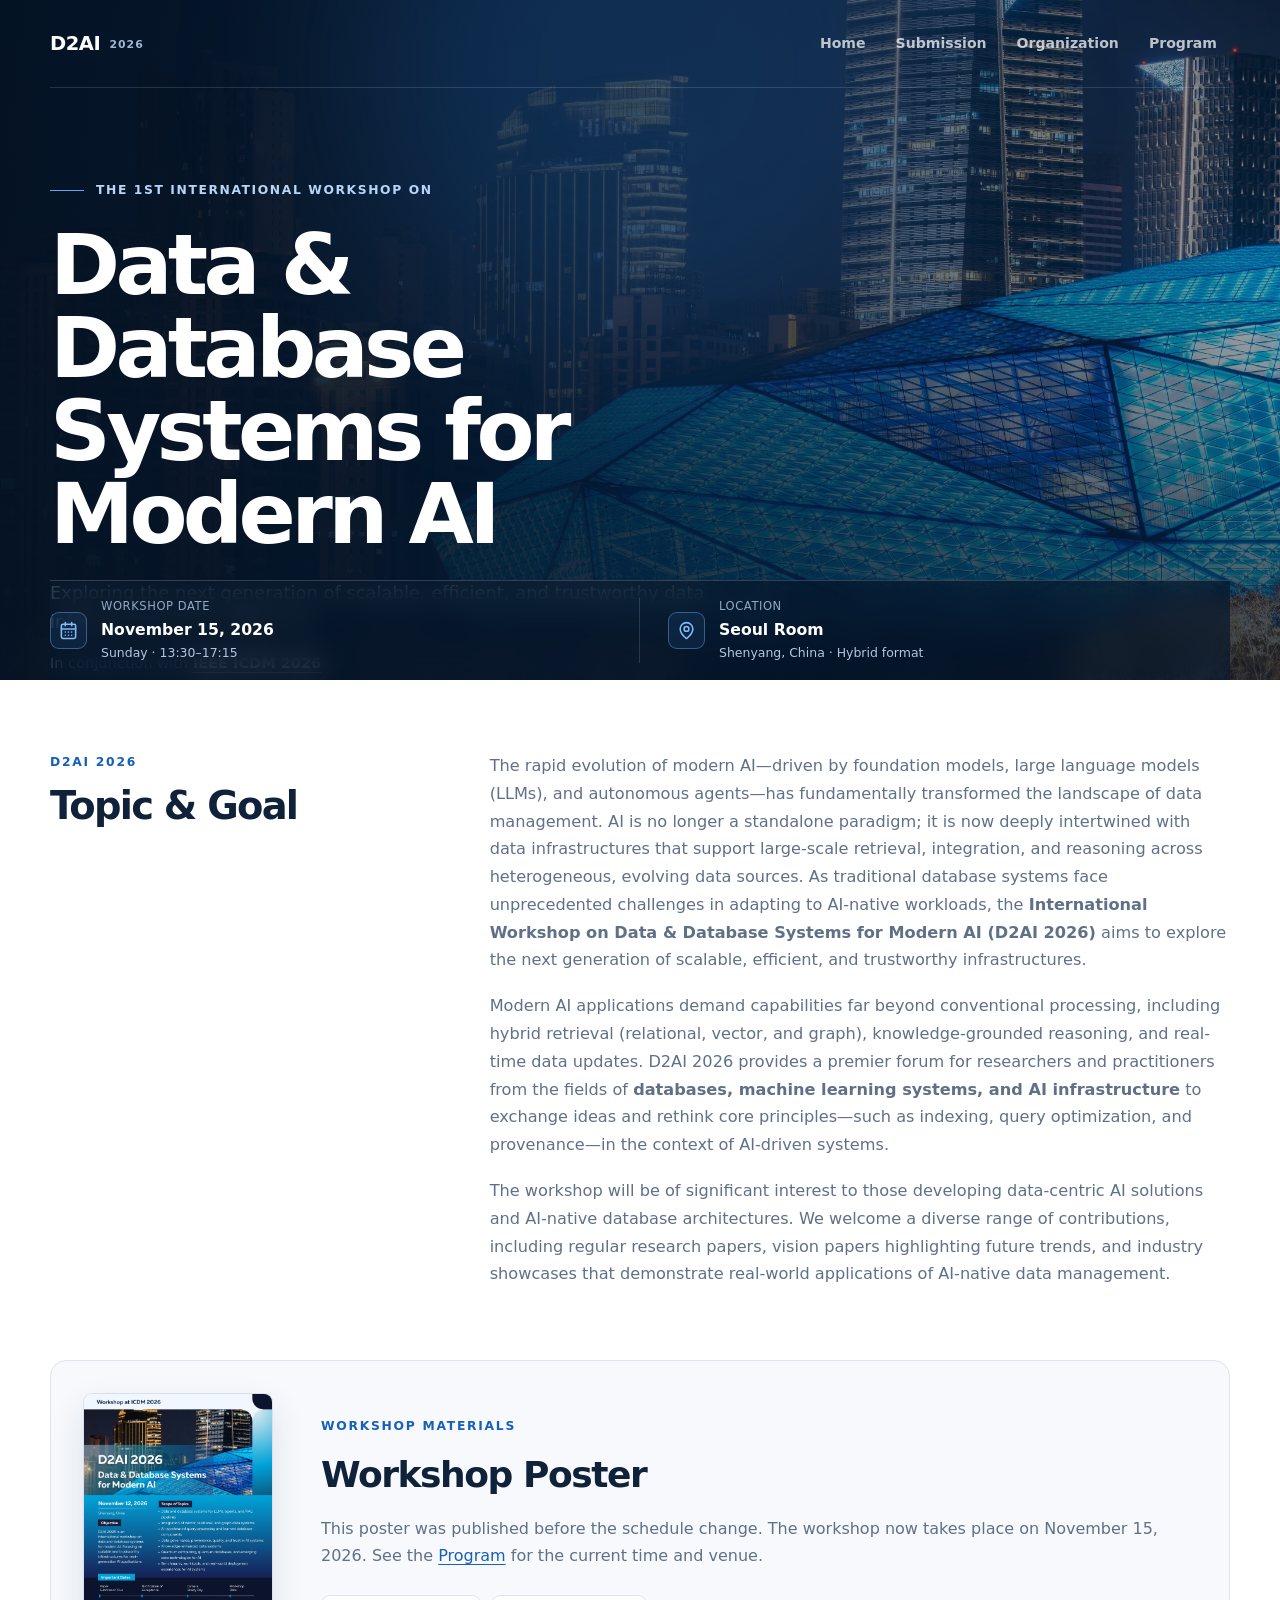
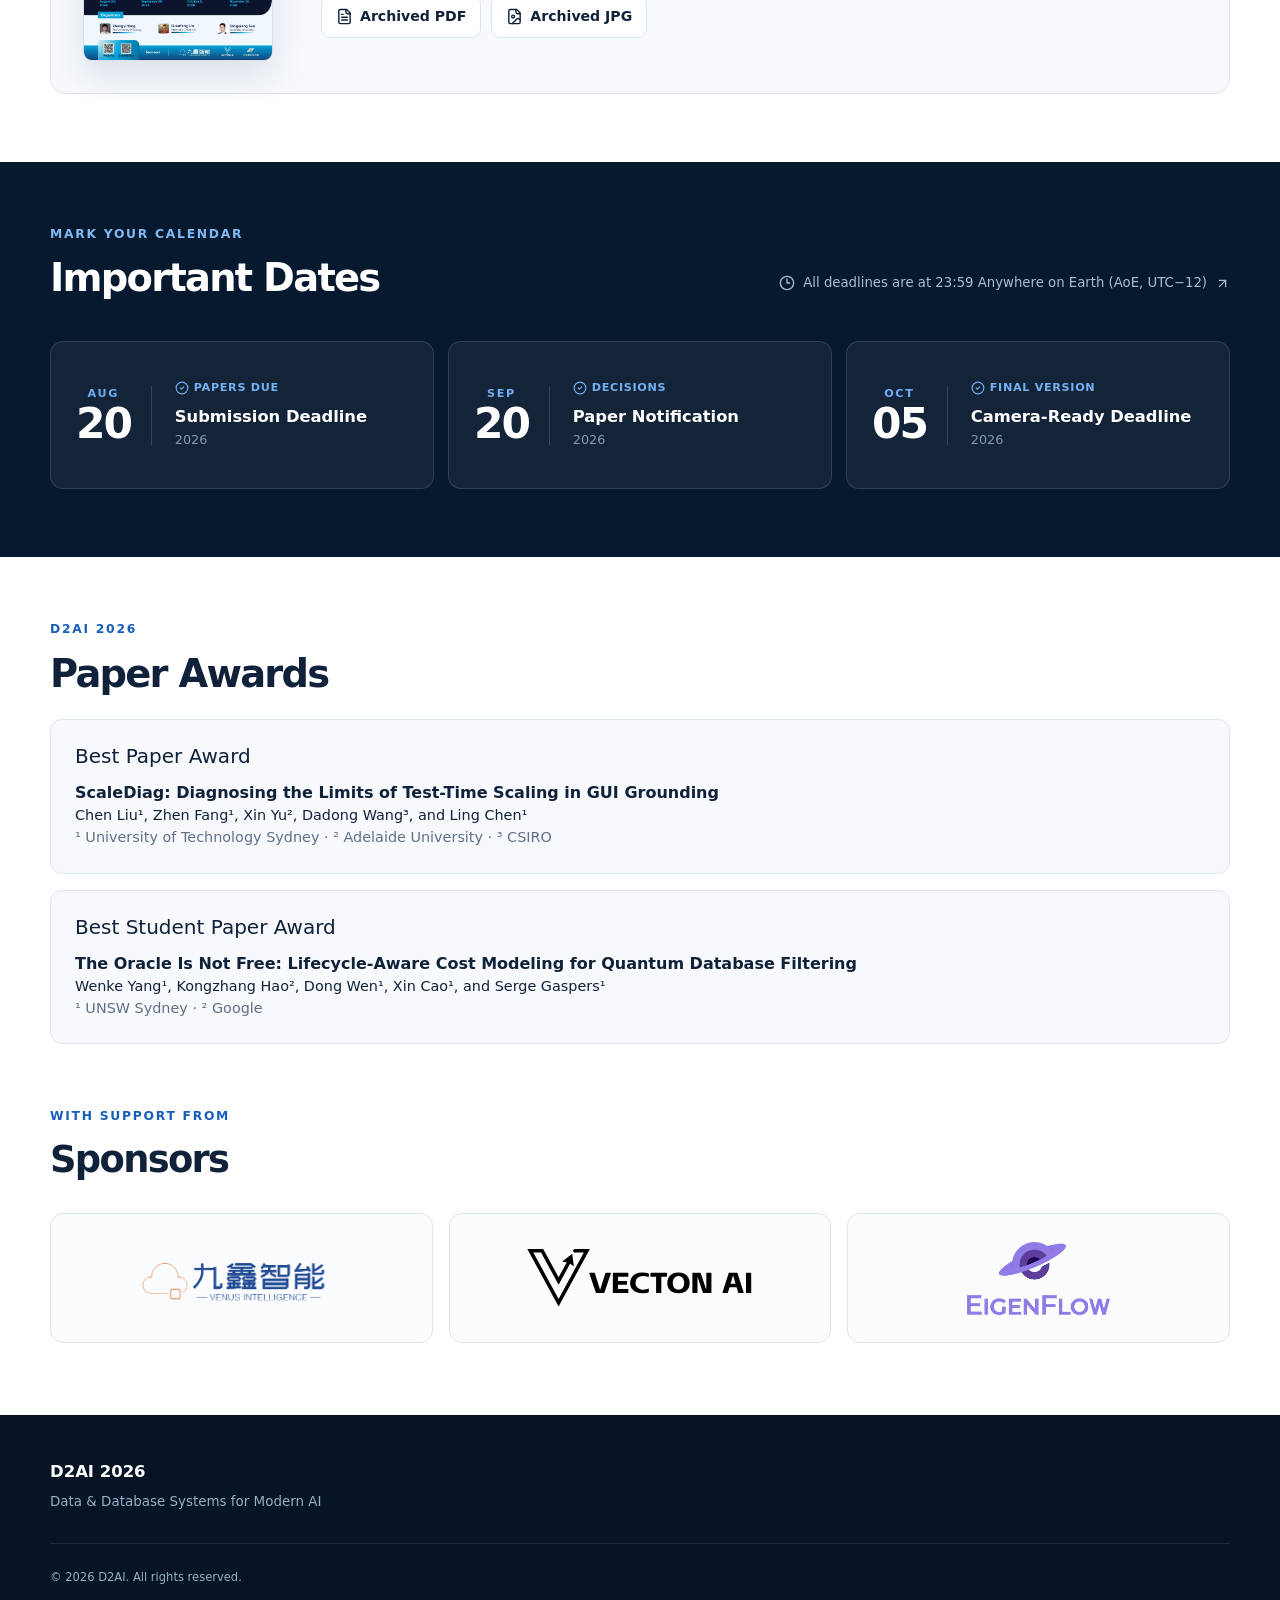
==== commit c84a9fbe: "deploy: Maka314/d2ai-workshop@4e468f114bccd51d85ec42d489584a5514a5bbfa" ====
--- a/index.html
+++ b/index.html
@@ -1 +1 @@
-<!DOCTYPE html><html lang="en"><head><meta charSet="utf-8"/><meta name="viewport" content="width=device-width, initial-scale=1"/><link rel="preload" as="image" href="/images/shenyang-hero.webp"/><link rel="preload" href="/images/sponsors/jiuxin-intelligence.png" as="image"/><link rel="preload" href="/images/sponsors/vecton-ai.svg" as="image"/><link rel="preload" href="/images/sponsors/eigenflow.png" as="image"/><link rel="stylesheet" href="/_next/static/chunks/17nyd-w1ebvxm.css" data-precedence="next"/><link rel="preload" as="script" fetchPriority="low" href="/_next/static/chunks/05tsy9pxtuyv0.js"/><script src="/_next/static/chunks/02i7dfk78~t~2.js" async=""></script><script src="/_next/static/chunks/10~x95jhs6ns3.js" async=""></script><script src="/_next/static/chunks/0s~43s~vyc_h-.js" async=""></script><script src="/_next/static/chunks/turbopack-0p68k9cxtdk4o.js" async=""></script><script src="/_next/static/chunks/10e6~0tme4cub.js" async=""></script><script src="/_next/static/chunks/0d3shmwh5_nmn.js" async=""></script><script src="/_next/static/chunks/0d_ylmpi7p2kb.js" async=""></script><title>D2AI 2026</title><meta name="description" content="D2AI 2026 at IEEE ICDM 2026: a hybrid workshop on Sunday, November 15, 2026, 13:30–17:15, Seoul Room, Shenyang, China. International Workshop on Data &amp; Database Systems for Modern AI."/><meta name="creator" content="D2AI 2026 Committee"/><meta name="robots" content="index, follow"/><meta name="google-site-verification" content="azsVZ6Sj6aNUtVX1HDO4OtCznI6a8uc2q9I49EydNMc"/><meta property="og:title" content="D2AI 2026"/><meta property="og:description" content="D2AI 2026 at IEEE ICDM 2026: a hybrid workshop on Sunday, November 15, 2026, 13:30–17:15, Seoul Room, Shenyang, China. International Workshop on Data &amp; Database Systems for Modern AI."/><meta property="og:url" content="https://d2ai-workshop.github.io"/><meta property="og:site_name" content="D2AI 2026"/><meta property="og:type" content="website"/><meta name="twitter:card" content="summary"/><meta name="twitter:title" content="D2AI 2026"/><meta name="twitter:description" content="D2AI 2026 at IEEE ICDM 2026: a hybrid workshop on Sunday, November 15, 2026, 13:30–17:15, Seoul Room, Shenyang, China. International Workshop on Data &amp; Database Systems for Modern AI."/><link rel="icon" href="/favicon.ico?favicon.12hgmcrp~a_d-.ico" sizes="128x128" type="image/x-icon"/><script src="/_next/static/chunks/03~yq9q893hmn.js" noModule=""></script></head><body class="min-h-screen flex flex-col"><div hidden=""><!--$--><!--/$--></div><header class="hero"><img alt="Shenyang skyline at dusk" decoding="async" data-nimg="fill" class="hero-image" style="position:absolute;height:100%;width:100%;left:0;top:0;right:0;bottom:0;color:transparent;background-size:cover;background-position:50% 50%;background-repeat:no-repeat;background-image:url(&quot;data:image/svg+xml;charset=utf-8,%3Csvg xmlns=&#x27;http://www.w3.org/2000/svg&#x27; %3E%3Cfilter id=&#x27;b&#x27; color-interpolation-filters=&#x27;sRGB&#x27;%3E%3CfeGaussianBlur stdDeviation=&#x27;20&#x27;/%3E%3CfeColorMatrix values=&#x27;1 0 0 0 0 0 1 0 0 0 0 0 1 0 0 0 0 0 100 -1&#x27; result=&#x27;s&#x27;/%3E%3CfeFlood x=&#x27;0&#x27; y=&#x27;0&#x27; width=&#x27;100%25&#x27; height=&#x27;100%25&#x27;/%3E%3CfeComposite operator=&#x27;out&#x27; in=&#x27;s&#x27;/%3E%3CfeComposite in2=&#x27;SourceGraphic&#x27;/%3E%3CfeGaussianBlur stdDeviation=&#x27;20&#x27;/%3E%3C/filter%3E%3Cimage width=&#x27;100%25&#x27; height=&#x27;100%25&#x27; x=&#x27;0&#x27; y=&#x27;0&#x27; preserveAspectRatio=&#x27;none&#x27; style=&#x27;filter: url(%23b);&#x27; href=&#x27;/images/shenyang-blur.jpg&#x27;/%3E%3C/svg%3E&quot;)" src="/images/shenyang-hero.webp"/><div class="hero-overlay"></div><div class="hero-glow"></div><div class="site-shell hero-inner"><div class="hero-topbar"><a class="brand" aria-label="D2AI 2026 home" href="/"><span class="brand-name">D2AI <small>2026</small></span></a><nav class="nav" aria-label="Primary navigation"><ul class="nav-links"><li><a class="active" href="/">Home</a></li><li><a class="" href="/submission">Submission</a></li><li><a class="" href="/organization">Organization</a></li><li><a class="" href="/program">Program</a></li></ul><button class="menu-button" type="button" aria-label="Open navigation menu" aria-expanded="false"><svg xmlns="http://www.w3.org/2000/svg" width="24" height="24" viewBox="0 0 24 24" fill="none" stroke="currentColor" stroke-width="2" stroke-linecap="round" stroke-linejoin="round" class="lucide lucide-menu" aria-hidden="true"><path d="M4 12h16"></path><path d="M4 18h16"></path><path d="M4 6h16"></path></svg></button></nav></div><div class="hero-content"><p class="hero-kicker"><span></span> The 1st International Workshop on</p><h1>Data &amp; Database Systems for Modern AI</h1><p class="hero-subtitle">Exploring the next generation of scalable, efficient, and trustworthy data infrastructures for modern AI.</p><p class="hero-description">In conjunction with<!-- --> <a href="http://icdm2026.neu.edu.cn/" target="_blank" rel="noreferrer">IEEE ICDM 2026</a></p></div><div class="event-bar"><div class="event-item"><span class="event-icon"><svg xmlns="http://www.w3.org/2000/svg" width="19" height="19" viewBox="0 0 24 24" fill="none" stroke="currentColor" stroke-width="2" stroke-linecap="round" stroke-linejoin="round" class="lucide lucide-calendar-days" aria-hidden="true"><path d="M8 2v4"></path><path d="M16 2v4"></path><rect width="18" height="18" x="3" y="4" rx="2"></rect><path d="M3 10h18"></path><path d="M8 14h.01"></path><path d="M12 14h.01"></path><path d="M16 14h.01"></path><path d="M8 18h.01"></path><path d="M12 18h.01"></path><path d="M16 18h.01"></path></svg></span><div><small>Workshop date</small><strong><time dateTime="2026-11-15">November 15, 2026</time></strong><span class="event-detail">Sunday<!-- --> · <!-- -->13:30<!-- -->–<!-- -->17:15</span></div></div><div class="event-item"><span class="event-icon"><svg xmlns="http://www.w3.org/2000/svg" width="19" height="19" viewBox="0 0 24 24" fill="none" stroke="currentColor" stroke-width="2" stroke-linecap="round" stroke-linejoin="round" class="lucide lucide-map-pin" aria-hidden="true"><path d="M20 10c0 4.993-5.539 10.193-7.399 11.799a1 1 0 0 1-1.202 0C9.539 20.193 4 14.993 4 10a8 8 0 0 1 16 0"></path><circle cx="12" cy="10" r="3"></circle></svg></span><div><small>Location</small><strong>Seoul Room</strong><span class="event-detail">Shenyang, China<!-- --> · Hybrid format</span></div></div></div></div></header><main class="home-main"><section class="home-intro" aria-labelledby="topic-heading"><div><p class="eyebrow">D2AI 2026</p><h2 id="topic-heading">Topic &amp; Goal</h2></div><div class="home-intro-copy"><p>The rapid evolution of modern AI—driven by foundation models, large language models (LLMs), and autonomous agents—has fundamentally transformed the landscape of data management. AI is no longer a standalone paradigm; it is now deeply intertwined with data infrastructures that support large-scale retrieval, integration, and reasoning across heterogeneous, evolving data sources. As traditional database systems face unprecedented challenges in adapting to AI-native workloads, the<!-- --> <strong>International Workshop on Data &amp; Database Systems for Modern AI (D2AI 2026)</strong> <!-- -->aims to explore the next generation of scalable, efficient, and trustworthy infrastructures.</p><p>Modern AI applications demand capabilities far beyond conventional processing, including hybrid retrieval (relational, vector, and graph), knowledge-grounded reasoning, and real-time data updates. D2AI 2026 provides a premier forum for researchers and practitioners from the fields of<!-- --> <strong>databases, machine learning systems, and AI infrastructure</strong> <!-- -->to exchange ideas and rethink core principles—such as indexing, query optimization, and provenance—in the context of AI-driven systems.</p><p>The workshop will be of significant interest to those developing data-centric AI solutions and AI-native database architectures. We welcome a diverse range of contributions, including regular research papers, vision papers highlighting future trends, and industry showcases that demonstrate real-world applications of AI-native data management.</p></div></section><section class="poster-section" aria-labelledby="poster-heading"><a class="poster-preview" href="/images/d2ai-2026-poster.jpg" target="_blank" rel="noreferrer" aria-label="Open the D2AI 2026 workshop poster image"><img alt="D2AI 2026 workshop poster" loading="lazy" width="2381" height="3368" decoding="async" data-nimg="1" style="color:transparent" src="/images/d2ai-2026-poster.jpg"/></a><div class="poster-content"><p class="eyebrow">Workshop materials</p><h2 id="poster-heading">Workshop Poster</h2><p>This poster was published before the schedule change. The workshop now takes place on November 15, 2026. See the<!-- --> <a class="poster-program-link" href="/program">Program</a> <!-- -->for the current time and venue.</p><div class="poster-links" aria-label="Workshop poster downloads"><a href="/files/d2ai-2026-poster.pdf" target="_blank" rel="noreferrer"><svg xmlns="http://www.w3.org/2000/svg" width="17" height="17" viewBox="0 0 24 24" fill="none" stroke="currentColor" stroke-width="2" stroke-linecap="round" stroke-linejoin="round" class="lucide lucide-file-text" aria-hidden="true"><path d="M15 2H6a2 2 0 0 0-2 2v16a2 2 0 0 0 2 2h12a2 2 0 0 0 2-2V7Z"></path><path d="M14 2v4a2 2 0 0 0 2 2h4"></path><path d="M10 9H8"></path><path d="M16 13H8"></path><path d="M16 17H8"></path></svg> Archived PDF</a><a href="/images/d2ai-2026-poster.jpg" target="_blank" rel="noreferrer"><svg xmlns="http://www.w3.org/2000/svg" width="17" height="17" viewBox="0 0 24 24" fill="none" stroke="currentColor" stroke-width="2" stroke-linecap="round" stroke-linejoin="round" class="lucide lucide-file-image" aria-hidden="true"><path d="M15 2H6a2 2 0 0 0-2 2v16a2 2 0 0 0 2 2h12a2 2 0 0 0 2-2V7Z"></path><path d="M14 2v4a2 2 0 0 0 2 2h4"></path><circle cx="10" cy="12" r="2"></circle><path d="m20 17-1.296-1.296a2.41 2.41 0 0 0-3.408 0L9 22"></path></svg> Archived JPG</a></div></div></section><section class="dates-section" aria-labelledby="dates-heading"><div class="section-heading-row"><div><p class="eyebrow eyebrow-light">Mark your calendar</p><h2 id="dates-heading">Important Dates</h2></div><a href="https://www.timeanddate.com/time/zones/aoe" target="_blank" rel="noreferrer" class="timezone-link"><svg xmlns="http://www.w3.org/2000/svg" width="16" height="16" viewBox="0 0 24 24" fill="none" stroke="currentColor" stroke-width="2" stroke-linecap="round" stroke-linejoin="round" class="lucide lucide-clock3 lucide-clock-3" aria-hidden="true"><path d="M12 6v6h4"></path><circle cx="12" cy="12" r="10"></circle></svg> All deadlines are at 23:59 Anywhere on Earth (AoE, UTC−12)<svg xmlns="http://www.w3.org/2000/svg" width="15" height="15" viewBox="0 0 24 24" fill="none" stroke="currentColor" stroke-width="2" stroke-linecap="round" stroke-linejoin="round" class="lucide lucide-arrow-up-right" aria-hidden="true"><path d="M7 7h10v10"></path><path d="M7 17 17 7"></path></svg></a></div><div class="date-grid"><article class="date-card"><div class="date-number"><span>AUG</span><strong>20</strong></div><div><span class="date-status"><svg xmlns="http://www.w3.org/2000/svg" width="14" height="14" viewBox="0 0 24 24" fill="none" stroke="currentColor" stroke-width="2" stroke-linecap="round" stroke-linejoin="round" class="lucide lucide-circle-check" aria-hidden="true"><circle cx="12" cy="12" r="10"></circle><path d="m9 12 2 2 4-4"></path></svg> <!-- -->Papers due</span><h3>Submission Deadline</h3><p>2026</p></div></article><article class="date-card"><div class="date-number"><span>SEP</span><strong>20</strong></div><div><span class="date-status"><svg xmlns="http://www.w3.org/2000/svg" width="14" height="14" viewBox="0 0 24 24" fill="none" stroke="currentColor" stroke-width="2" stroke-linecap="round" stroke-linejoin="round" class="lucide lucide-circle-check" aria-hidden="true"><circle cx="12" cy="12" r="10"></circle><path d="m9 12 2 2 4-4"></path></svg> <!-- -->Decisions</span><h3>Paper Notification</h3><p>2026</p></div></article><article class="date-card"><div class="date-number"><span>OCT</span><strong>05</strong></div><div><span class="date-status"><svg xmlns="http://www.w3.org/2000/svg" width="14" height="14" viewBox="0 0 24 24" fill="none" stroke="currentColor" stroke-width="2" stroke-linecap="round" stroke-linejoin="round" class="lucide lucide-circle-check" aria-hidden="true"><circle cx="12" cy="12" r="10"></circle><path d="m9 12 2 2 4-4"></path></svg> <!-- -->Final version</span><h3>Camera-Ready Deadline</h3><p>2026</p></div></article></div></section><section class="sponsors-section" aria-labelledby="sponsors-heading"><div class="section-heading-row sponsors-heading"><div><p class="eyebrow">With support from</p><h2 id="sponsors-heading">Sponsors</h2></div></div><div class="sponsor-grid"><div class="sponsor-card sponsor-card-jiuxin"><img src="/images/sponsors/jiuxin-intelligence.png" alt="Jiuxin Intelligence"/></div><div class="sponsor-card"><img src="/images/sponsors/vecton-ai.svg" alt="Vecton AI"/></div><div class="sponsor-card"><img src="/images/sponsors/eigenflow.png" alt="EigenFlow"/></div></div></section></main><!--$--><!--/$--><footer class="footer"><div class="site-shell footer-content"><div><span class="footer-brand">D2AI 2026</span><p>Data &amp; Database Systems for Modern AI</p></div><small>© 2026 D2AI. All rights reserved.<span>Cover photo by Julius Carmine on Unsplash.</span></small></div></footer><script src="/_next/static/chunks/05tsy9pxtuyv0.js" id="_R_" async=""></script><script>(self.__next_f=self.__next_f||[]).push([0])</script><script>self.__next_f.push([1,"1:\"$Sreact.fragment\"\n2:I[39756,[\"/_next/static/chunks/10e6~0tme4cub.js\",\"/_next/static/chunks/0d3shmwh5_nmn.js\"],\"default\"]\n3:I[37457,[\"/_next/static/chunks/10e6~0tme4cub.js\",\"/_next/static/chunks/0d3shmwh5_nmn.js\"],\"default\"]\n4:I[64543,[\"/_next/static/chunks/10e6~0tme4cub.js\",\"/_next/static/chunks/0d3shmwh5_nmn.js\"],\"default\"]\n5:I[5500,[\"/_next/static/chunks/10e6~0tme4cub.js\",\"/_next/static/chunks/0d3shmwh5_nmn.js\",\"/_next/static/chunks/0d_ylmpi7p2kb.js\"],\"Image\"]\n6:I[22016,[\"/_next/static/chunks/10e6~0tme4cub.js\",\"/_next/static/chunks/0d3shmwh5_nmn.js\",\"/_next/static/chunks/0d_ylmpi7p2kb.js\"],\"\"]\n7:I[45109,[\"/_next/static/chunks/10e6~0tme4cub.js\",\"/_next/static/chunks/0d3shmwh5_nmn.js\",\"/_next/static/chunks/0d_ylmpi7p2kb.js\"],\"default\"]\nf:I[68027,[\"/_next/static/chunks/10e6~0tme4cub.js\",\"/_next/static/chunks/0d3shmwh5_nmn.js\"],\"default\",1]\n:HL[\"/_next/static/chunks/17nyd-w1ebvxm.css\",\"style\"]\n"])</script><script>self.__next_f.push([1,"0:{\"P\":null,\"c\":[\"\",\"\"],\"q\":\"\",\"i\":false,\"f\":[[[\"\",{\"children\":[\"__PAGE__\",{}]},\"$undefined\",\"$undefined\",16],[[\"$\",\"$1\",\"c\",{\"children\":[[[\"$\",\"link\",\"0\",{\"rel\":\"stylesheet\",\"href\":\"/_next/static/chunks/17nyd-w1ebvxm.css\",\"precedence\":\"next\",\"crossOrigin\":\"$undefined\",\"nonce\":\"$undefined\"}],[\"$\",\"script\",\"script-0\",{\"src\":\"/_next/static/chunks/10e6~0tme4cub.js\",\"async\":true,\"nonce\":\"$undefined\"}],[\"$\",\"script\",\"script-1\",{\"src\":\"/_next/static/chunks/0d3shmwh5_nmn.js\",\"async\":true,\"nonce\":\"$undefined\"}]],[\"$\",\"html\",null,{\"lang\":\"en\",\"children\":[\"$\",\"body\",null,{\"className\":\"min-h-screen flex flex-col\",\"children\":[[\"$\",\"$L2\",null,{\"parallelRouterKey\":\"children\",\"error\":\"$undefined\",\"errorStyles\":\"$undefined\",\"errorScripts\":\"$undefined\",\"template\":[\"$\",\"$L3\",null,{}],\"templateStyles\":\"$undefined\",\"templateScripts\":\"$undefined\",\"notFound\":[[[\"$\",\"title\",null,{\"children\":\"404: This page could not be found.\"}],[\"$\",\"div\",null,{\"style\":{\"fontFamily\":\"system-ui,\\\"Segoe UI\\\",Roboto,Helvetica,Arial,sans-serif,\\\"Apple Color Emoji\\\",\\\"Segoe UI Emoji\\\"\",\"height\":\"100vh\",\"textAlign\":\"center\",\"display\":\"flex\",\"flexDirection\":\"column\",\"alignItems\":\"center\",\"justifyContent\":\"center\"},\"children\":[\"$\",\"div\",null,{\"children\":[[\"$\",\"style\",null,{\"dangerouslySetInnerHTML\":{\"__html\":\"body{color:#000;background:#fff;margin:0}.next-error-h1{border-right:1px solid rgba(0,0,0,.3)}@media (prefers-color-scheme:dark){body{color:#fff;background:#000}.next-error-h1{border-right:1px solid rgba(255,255,255,.3)}}\"}}],[\"$\",\"h1\",null,{\"className\":\"next-error-h1\",\"style\":{\"display\":\"inline-block\",\"margin\":\"0 20px 0 0\",\"padding\":\"0 23px 0 0\",\"fontSize\":24,\"fontWeight\":500,\"verticalAlign\":\"top\",\"lineHeight\":\"49px\"},\"children\":404}],[\"$\",\"div\",null,{\"style\":{\"display\":\"inline-block\"},\"children\":[\"$\",\"h2\",null,{\"style\":{\"fontSize\":14,\"fontWeight\":400,\"lineHeight\":\"49px\",\"margin\":0},\"children\":\"This page could not be found.\"}]}]]}]}]],[]],\"forbidden\":\"$undefined\",\"unauthorized\":\"$undefined\"}],[\"$\",\"$L4\",null,{}]]}]}]]}],{\"children\":[[\"$\",\"$1\",\"c\",{\"children\":[[[\"$\",\"header\",null,{\"className\":\"hero\",\"children\":[[\"$\",\"$L5\",null,{\"className\":\"hero-image\",\"src\":\"/images/shenyang-hero.webp\",\"alt\":\"Shenyang skyline at dusk\",\"fill\":true,\"sizes\":\"100vw\",\"priority\":true,\"placeholder\":\"blur\",\"blurDataURL\":\"/images/shenyang-blur.jpg\"}],[\"$\",\"div\",null,{\"className\":\"hero-overlay\"}],[\"$\",\"div\",null,{\"className\":\"hero-glow\"}],[\"$\",\"div\",null,{\"className\":\"site-shell hero-inner\",\"children\":[[\"$\",\"div\",null,{\"className\":\"hero-topbar\",\"children\":[[\"$\",\"$L6\",null,{\"className\":\"brand\",\"href\":\"/\",\"aria-label\":\"D2AI 2026 home\",\"children\":[\"$\",\"span\",null,{\"className\":\"brand-name\",\"children\":[\"D2AI \",[\"$\",\"small\",null,{\"children\":\"2026\"}]]}]}],[\"$\",\"$L7\",null,{}]]}],[\"$\",\"div\",null,{\"className\":\"hero-content\",\"children\":[[\"$\",\"p\",null,{\"className\":\"hero-kicker\",\"children\":[[\"$\",\"span\",null,{}],\" The 1st International Workshop on\"]}],[\"$\",\"h1\",null,{\"children\":\"Data \u0026 Database Systems for Modern AI\"}],[\"$\",\"p\",null,{\"className\":\"hero-subtitle\",\"children\":\"Exploring the next generation of scalable, efficient, and trustworthy data infrastructures for modern AI.\"}],[\"$\",\"p\",null,{\"className\":\"hero-description\",\"children\":[\"In conjunction with\",\" \",[\"$\",\"a\",null,{\"href\":\"http://icdm2026.neu.edu.cn/\",\"target\":\"_blank\",\"rel\":\"noreferrer\",\"children\":\"IEEE ICDM 2026\"}]]}]]}],[\"$\",\"div\",null,{\"className\":\"event-bar\",\"children\":[[\"$\",\"div\",null,{\"className\":\"event-item\",\"children\":[[\"$\",\"span\",null,{\"className\":\"event-icon\",\"children\":[\"$\",\"svg\",null,{\"ref\":\"$undefined\",\"xmlns\":\"http://www.w3.org/2000/svg\",\"width\":19,\"height\":19,\"viewBox\":\"0 0 24 24\",\"fill\":\"none\",\"stroke\":\"currentColor\",\"strokeWidth\":2,\"strokeLinecap\":\"round\",\"strokeLinejoin\":\"round\",\"className\":\"lucide lucide-calendar-days\",\"aria-hidden\":\"true\",\"children\":[[\"$\",\"path\",\"1cmpym\",{\"d\":\"M8 2v4\"}],[\"$\",\"path\",\"4m81vk\",{\"d\":\"M16 2v4\"}],[\"$\",\"rect\",\"1hopcy\",{\"width\":\"18\",\"height\":\"18\",\"x\":\"3\",\"y\":\"4\",\"rx\":\"2\"}],[\"$\",\"path\",\"8toen8\",{\"d\":\"M3 10h18\"}],[\"$\",\"path\",\"6423bh\",{\"d\":\"M8 14h.01\"}],[\"$\",\"path\",\"1etili\",{\"d\":\"M12 14h.01\"}],[\"$\",\"path\",\"1gbofw\",{\"d\":\"M16 14h.01\"}],[\"$\",\"path\",\"lrp35t\",{\"d\":\"M8 18h.01\"}],[\"$\",\"path\",\"mhygvu\",{\"d\":\"M12 18h.01\"}],[\"$\",\"path\",\"kzsmim\",{\"d\":\"M16 18h.01\"}],\"$undefined\"]}]}],[\"$\",\"div\",null,{\"children\":[[\"$\",\"small\",null,{\"children\":\"Workshop date\"}],[\"$\",\"strong\",null,{\"children\":[\"$\",\"time\",null,{\"dateTime\":\"2026-11-15\",\"children\":\"November 15, 2026\"}]}],[\"$\",\"span\",null,{\"className\":\"event-detail\",\"children\":[\"Sunday\",\" · \",\"13:30\",\"–\",\"17:15\"]}]]}]]}],[\"$\",\"div\",null,{\"className\":\"event-item\",\"children\":[[\"$\",\"span\",null,{\"className\":\"event-icon\",\"children\":[\"$\",\"svg\",null,{\"ref\":\"$undefined\",\"xmlns\":\"http://www.w3.org/2000/svg\",\"width\":19,\"height\":19,\"viewBox\":\"0 0 24 24\",\"fill\":\"none\",\"stroke\":\"currentColor\",\"strokeWidth\":2,\"strokeLinecap\":\"round\",\"strokeLinejoin\":\"round\",\"className\":\"lucide lucide-map-pin\",\"aria-hidden\":\"true\",\"children\":[\"$L8\",\"$L9\",\"$undefined\"]}]}],\"$La\"]}]]}]]}]]}],\"$Lb\"],[\"$Lc\"],\"$Ld\"]}],{},null,false,null]},null,false,null],\"$Le\",false]],\"m\":\"$undefined\",\"G\":[\"$f\",[\"$L10\"]],\"S\":true,\"h\":null,\"s\":\"$undefined\",\"l\":\"$undefined\",\"p\":\"$undefined\",\"d\":\"$undefined\",\"b\":\"BAniLy9fPUuS8Z5DmVarY\"}\n"])</script><script>self.__next_f.push([1,"17:I[97367,[\"/_next/static/chunks/10e6~0tme4cub.js\",\"/_next/static/chunks/0d3shmwh5_nmn.js\"],\"OutletBoundary\"]\n18:\"$Sreact.suspense\"\n1a:I[97367,[\"/_next/static/chunks/10e6~0tme4cub.js\",\"/_next/static/chunks/0d3shmwh5_nmn.js\"],\"ViewportBoundary\"]\n1c:I[97367,[\"/_next/static/chunks/10e6~0tme4cub.js\",\"/_next/static/chunks/0d3shmwh5_nmn.js\"],\"MetadataBoundary\"]\n8:[\"$\",\"path\",\"1r0f0z\",{\"d\":\"M20 10c0 4.993-5.539 10.193-7.399 11.799a1 1 0 0 1-1.202 0C9.539 20.193 4 14.993 4 10a8 8 0 0 1 16 0\"}]\n9:[\"$\",\"circle\",\"ilqhr7\",{\"cx\":\"12\",\"cy\":\"10\",\"r\":\"3\"}]\na:[\"$\",\"div\",null,{\"children\":[[\"$\",\"small\",null,{\"children\":\"Location\"}],[\"$\",\"strong\",null,{\"children\":\"Seoul Room\"}],[\"$\",\"span\",null,{\"className\":\"event-detail\",\"children\":[\"Shenyang, China\",\" · Hybrid format\"]}]]}]\n"])</script><script>self.__next_f.push([1,"b:[\"$\",\"main\",null,{\"className\":\"home-main\",\"children\":[[\"$\",\"section\",null,{\"className\":\"home-intro\",\"aria-labelledby\":\"topic-heading\",\"children\":[[\"$\",\"div\",null,{\"children\":[[\"$\",\"p\",null,{\"className\":\"eyebrow\",\"children\":\"D2AI 2026\"}],[\"$\",\"h2\",null,{\"id\":\"topic-heading\",\"children\":\"Topic \u0026 Goal\"}]]}],[\"$\",\"div\",null,{\"className\":\"home-intro-copy\",\"children\":[[\"$\",\"p\",null,{\"children\":[\"The rapid evolution of modern AI—driven by foundation models, large language models (LLMs), and autonomous agents—has fundamentally transformed the landscape of data management. AI is no longer a standalone paradigm; it is now deeply intertwined with data infrastructures that support large-scale retrieval, integration, and reasoning across heterogeneous, evolving data sources. As traditional database systems face unprecedented challenges in adapting to AI-native workloads, the\",\" \",[\"$\",\"strong\",null,{\"children\":\"International Workshop on Data \u0026 Database Systems for Modern AI (D2AI 2026)\"}],\" \",\"aims to explore the next generation of scalable, efficient, and trustworthy infrastructures.\"]}],[\"$\",\"p\",null,{\"children\":[\"Modern AI applications demand capabilities far beyond conventional processing, including hybrid retrieval (relational, vector, and graph), knowledge-grounded reasoning, and real-time data updates. D2AI 2026 provides a premier forum for researchers and practitioners from the fields of\",\" \",[\"$\",\"strong\",null,{\"children\":\"databases, machine learning systems, and AI infrastructure\"}],\" \",\"to exchange ideas and rethink core principles—such as indexing, query optimization, and provenance—in the context of AI-driven systems.\"]}],[\"$\",\"p\",null,{\"children\":\"The workshop will be of significant interest to those developing data-centric AI solutions and AI-native database architectures. We welcome a diverse range of contributions, including regular research papers, vision papers highlighting future trends, and industry showcases that demonstrate real-world applications of AI-native data management.\"}]]}]]}],[\"$\",\"section\",null,{\"className\":\"poster-section\",\"aria-labelledby\":\"poster-heading\",\"children\":[[\"$\",\"a\",null,{\"className\":\"poster-preview\",\"href\":\"/images/d2ai-2026-poster.jpg\",\"target\":\"_blank\",\"rel\":\"noreferrer\",\"aria-label\":\"Open the D2AI 2026 workshop poster image\",\"children\":[\"$\",\"$L5\",null,{\"src\":\"/images/d2ai-2026-poster.jpg\",\"alt\":\"D2AI 2026 workshop poster\",\"width\":2381,\"height\":3368,\"sizes\":\"(max-width: 800px) 150px, 190px\"}]}],[\"$\",\"div\",null,{\"className\":\"poster-content\",\"children\":[[\"$\",\"p\",null,{\"className\":\"eyebrow\",\"children\":\"Workshop materials\"}],[\"$\",\"h2\",null,{\"id\":\"poster-heading\",\"children\":\"Workshop Poster\"}],[\"$\",\"p\",null,{\"children\":[\"This poster was published before the schedule change. The workshop now takes place on November 15, 2026. See the\",\" \",[\"$\",\"a\",null,{\"className\":\"poster-program-link\",\"href\":\"/program\",\"children\":\"Program\"}],\" \",\"for the current time and venue.\"]}],[\"$\",\"div\",null,{\"className\":\"poster-links\",\"aria-label\":\"Workshop poster downloads\",\"children\":[[\"$\",\"a\",null,{\"href\":\"/files/d2ai-2026-poster.pdf\",\"target\":\"_blank\",\"rel\":\"noreferrer\",\"children\":[[\"$\",\"svg\",null,{\"ref\":\"$undefined\",\"xmlns\":\"http://www.w3.org/2000/svg\",\"width\":17,\"height\":17,\"viewBox\":\"0 0 24 24\",\"fill\":\"none\",\"stroke\":\"currentColor\",\"strokeWidth\":2,\"strokeLinecap\":\"round\",\"strokeLinejoin\":\"round\",\"className\":\"lucide lucide-file-text\",\"aria-hidden\":\"true\",\"children\":[[\"$\",\"path\",\"1rqfz7\",{\"d\":\"M15 2H6a2 2 0 0 0-2 2v16a2 2 0 0 0 2 2h12a2 2 0 0 0 2-2V7Z\"}],[\"$\",\"path\",\"tnqrlb\",{\"d\":\"M14 2v4a2 2 0 0 0 2 2h4\"}],[\"$\",\"path\",\"b1mrlr\",{\"d\":\"M10 9H8\"}],[\"$\",\"path\",\"t4e002\",{\"d\":\"M16 13H8\"}],[\"$\",\"path\",\"z1uh3a\",{\"d\":\"M16 17H8\"}],\"$undefined\"]}],\" Archived PDF\"]}],[\"$\",\"a\",null,{\"href\":\"/images/d2ai-2026-poster.jpg\",\"target\":\"_blank\",\"rel\":\"noreferrer\",\"children\":[[\"$\",\"svg\",null,{\"ref\":\"$undefined\",\"xmlns\":\"http://www.w3.org/2000/svg\",\"width\":17,\"height\":17,\"viewBox\":\"0 0 24 24\",\"fill\":\"none\",\"stroke\":\"currentColor\",\"strokeWidth\":2,\"strokeLinecap\":\"round\",\"strokeLinejoin\":\"round\",\"className\":\"lucide lucide-file-image\",\"aria-hidden\":\"true\",\"children\":[\"$L11\",\"$L12\",\"$L13\",\"$L14\",\"$undefined\"]}],\" Archived JPG\"]}]]}]]}]]}],\"$L15\",\"$L16\"]}]\n"])</script><script>self.__next_f.push([1,"c:[\"$\",\"script\",\"script-0\",{\"src\":\"/_next/static/chunks/0d_ylmpi7p2kb.js\",\"async\":true,\"nonce\":\"$undefined\"}]\nd:[\"$\",\"$L17\",null,{\"children\":[\"$\",\"$18\",null,{\"name\":\"Next.MetadataOutlet\",\"children\":\"$@19\"}]}]\ne:[\"$\",\"$1\",\"h\",{\"children\":[null,[\"$\",\"$L1a\",null,{\"children\":\"$L1b\"}],[\"$\",\"div\",null,{\"hidden\":true,\"children\":[\"$\",\"$L1c\",null,{\"children\":[\"$\",\"$18\",null,{\"name\":\"Next.Metadata\",\"children\":\"$L1d\"}]}]}],null]}]\n10:[\"$\",\"link\",\"0\",{\"rel\":\"stylesheet\",\"href\":\"/_next/static/chunks/17nyd-w1ebvxm.css\",\"precedence\":\"next\",\"crossOrigin\":\"$undefined\",\"nonce\":\"$undefined\"}]\n"])</script><script>self.__next_f.push([1,":HL[\"/images/sponsors/jiuxin-intelligence.png\",\"image\"]\n:HL[\"/images/sponsors/vecton-ai.svg\",\"image\"]\n:HL[\"/images/sponsors/eigenflow.png\",\"image\"]\n11:[\"$\",\"path\",\"1rqfz7\",{\"d\":\"M15 2H6a2 2 0 0 0-2 2v16a2 2 0 0 0 2 2h12a2 2 0 0 0 2-2V7Z\"}]\n12:[\"$\",\"path\",\"tnqrlb\",{\"d\":\"M14 2v4a2 2 0 0 0 2 2h4\"}]\n13:[\"$\",\"circle\",\"737tya\",{\"cx\":\"10\",\"cy\":\"12\",\"r\":\"2\"}]\n14:[\"$\",\"path\",\"wt3hpn\",{\"d\":\"m20 17-1.296-1.296a2.41 2.41 0 0 0-3.408 0L9 22\"}]\n"])</script><script>self.__next_f.push([1,"15:[\"$\",\"section\",null,{\"className\":\"dates-section\",\"aria-labelledby\":\"dates-heading\",\"children\":[[\"$\",\"div\",null,{\"className\":\"section-heading-row\",\"children\":[[\"$\",\"div\",null,{\"children\":[[\"$\",\"p\",null,{\"className\":\"eyebrow eyebrow-light\",\"children\":\"Mark your calendar\"}],[\"$\",\"h2\",null,{\"id\":\"dates-heading\",\"children\":\"Important Dates\"}]]}],[\"$\",\"a\",null,{\"href\":\"https://www.timeanddate.com/time/zones/aoe\",\"target\":\"_blank\",\"rel\":\"noreferrer\",\"className\":\"timezone-link\",\"children\":[[\"$\",\"svg\",null,{\"ref\":\"$undefined\",\"xmlns\":\"http://www.w3.org/2000/svg\",\"width\":16,\"height\":16,\"viewBox\":\"0 0 24 24\",\"fill\":\"none\",\"stroke\":\"currentColor\",\"strokeWidth\":2,\"strokeLinecap\":\"round\",\"strokeLinejoin\":\"round\",\"className\":\"lucide lucide-clock3 lucide-clock-3\",\"aria-hidden\":\"true\",\"children\":[[\"$\",\"path\",\"135r8i\",{\"d\":\"M12 6v6h4\"}],[\"$\",\"circle\",\"1mglay\",{\"cx\":\"12\",\"cy\":\"12\",\"r\":\"10\"}],\"$undefined\"]}],\" All deadlines are at 23:59 Anywhere on Earth (AoE, UTC−12)\",[\"$\",\"svg\",null,{\"ref\":\"$undefined\",\"xmlns\":\"http://www.w3.org/2000/svg\",\"width\":15,\"height\":15,\"viewBox\":\"0 0 24 24\",\"fill\":\"none\",\"stroke\":\"currentColor\",\"strokeWidth\":2,\"strokeLinecap\":\"round\",\"strokeLinejoin\":\"round\",\"className\":\"lucide lucide-arrow-up-right\",\"aria-hidden\":\"true\",\"children\":[[\"$\",\"path\",\"1tivn9\",{\"d\":\"M7 7h10v10\"}],[\"$\",\"path\",\"1vkiza\",{\"d\":\"M7 17 17 7\"}],\"$undefined\"]}]]}]]}],[\"$\",\"div\",null,{\"className\":\"date-grid\",\"children\":[[\"$\",\"article\",\"Submission Deadline\",{\"className\":\"date-card\",\"children\":[[\"$\",\"div\",null,{\"className\":\"date-number\",\"children\":[[\"$\",\"span\",null,{\"children\":\"AUG\"}],[\"$\",\"strong\",null,{\"children\":\"20\"}]]}],[\"$\",\"div\",null,{\"children\":[[\"$\",\"span\",null,{\"className\":\"date-status\",\"children\":[[\"$\",\"svg\",null,{\"ref\":\"$undefined\",\"xmlns\":\"http://www.w3.org/2000/svg\",\"width\":14,\"height\":14,\"viewBox\":\"0 0 24 24\",\"fill\":\"none\",\"stroke\":\"currentColor\",\"strokeWidth\":2,\"strokeLinecap\":\"round\",\"strokeLinejoin\":\"round\",\"className\":\"lucide lucide-circle-check\",\"aria-hidden\":\"true\",\"children\":[[\"$\",\"circle\",\"1mglay\",{\"cx\":\"12\",\"cy\":\"12\",\"r\":\"10\"}],[\"$\",\"path\",\"dzmm74\",{\"d\":\"m9 12 2 2 4-4\"}],\"$undefined\"]}],\" \",\"Papers due\"]}],[\"$\",\"h3\",null,{\"children\":\"Submission Deadline\"}],[\"$\",\"p\",null,{\"children\":\"2026\"}]]}]]}],[\"$\",\"article\",\"Paper Notification\",{\"className\":\"date-card\",\"children\":[[\"$\",\"div\",null,{\"className\":\"date-number\",\"children\":[[\"$\",\"span\",null,{\"children\":\"SEP\"}],[\"$\",\"strong\",null,{\"children\":\"20\"}]]}],[\"$\",\"div\",null,{\"children\":[[\"$\",\"span\",null,{\"className\":\"date-status\",\"children\":[[\"$\",\"svg\",null,{\"ref\":\"$undefined\",\"xmlns\":\"http://www.w3.org/2000/svg\",\"width\":14,\"height\":14,\"viewBox\":\"0 0 24 24\",\"fill\":\"none\",\"stroke\":\"currentColor\",\"strokeWidth\":2,\"strokeLinecap\":\"round\",\"strokeLinejoin\":\"round\",\"className\":\"lucide lucide-circle-check\",\"aria-hidden\":\"true\",\"children\":[[\"$\",\"circle\",\"1mglay\",{\"cx\":\"12\",\"cy\":\"12\",\"r\":\"10\"}],[\"$\",\"path\",\"dzmm74\",{\"d\":\"m9 12 2 2 4-4\"}],\"$undefined\"]}],\" \",\"Decisions\"]}],[\"$\",\"h3\",null,{\"children\":\"Paper Notification\"}],[\"$\",\"p\",null,{\"children\":\"2026\"}]]}]]}],[\"$\",\"article\",\"Camera-Ready Deadline\",{\"className\":\"date-card\",\"children\":[[\"$\",\"div\",null,{\"className\":\"date-number\",\"children\":[[\"$\",\"span\",null,{\"children\":\"OCT\"}],[\"$\",\"strong\",null,{\"children\":\"05\"}]]}],[\"$\",\"div\",null,{\"children\":[[\"$\",\"span\",null,{\"className\":\"date-status\",\"children\":[[\"$\",\"svg\",null,{\"ref\":\"$undefined\",\"xmlns\":\"http://www.w3.org/2000/svg\",\"width\":14,\"height\":14,\"viewBox\":\"0 0 24 24\",\"fill\":\"none\",\"stroke\":\"currentColor\",\"strokeWidth\":2,\"strokeLinecap\":\"round\",\"strokeLinejoin\":\"round\",\"className\":\"lucide lucide-circle-check\",\"aria-hidden\":\"true\",\"children\":[[\"$\",\"circle\",\"1mglay\",{\"cx\":\"12\",\"cy\":\"12\",\"r\":\"10\"}],[\"$\",\"path\",\"dzmm74\",{\"d\":\"m9 12 2 2 4-4\"}],\"$undefined\"]}],\" \",\"Final version\"]}],[\"$\",\"h3\",null,{\"children\":\"Camera-Ready Deadline\"}],[\"$\",\"p\",null,{\"children\":\"2026\"}]]}]]}]]}]]}]\n"])</script><script>self.__next_f.push([1,"16:[\"$\",\"section\",null,{\"className\":\"sponsors-section\",\"aria-labelledby\":\"sponsors-heading\",\"children\":[[\"$\",\"div\",null,{\"className\":\"section-heading-row sponsors-heading\",\"children\":[\"$\",\"div\",null,{\"children\":[[\"$\",\"p\",null,{\"className\":\"eyebrow\",\"children\":\"With support from\"}],[\"$\",\"h2\",null,{\"id\":\"sponsors-heading\",\"children\":\"Sponsors\"}]]}]}],[\"$\",\"div\",null,{\"className\":\"sponsor-grid\",\"children\":[[\"$\",\"div\",null,{\"className\":\"sponsor-card sponsor-card-jiuxin\",\"children\":[\"$\",\"img\",null,{\"src\":\"/images/sponsors/jiuxin-intelligence.png\",\"alt\":\"Jiuxin Intelligence\"}]}],[\"$\",\"div\",null,{\"className\":\"sponsor-card\",\"children\":[\"$\",\"img\",null,{\"src\":\"/images/sponsors/vecton-ai.svg\",\"alt\":\"Vecton AI\"}]}],[\"$\",\"div\",null,{\"className\":\"sponsor-card\",\"children\":[\"$\",\"img\",null,{\"src\":\"/images/sponsors/eigenflow.png\",\"alt\":\"EigenFlow\"}]}]]}]]}]\n"])</script><script>self.__next_f.push([1,"1b:[[\"$\",\"meta\",\"0\",{\"charSet\":\"utf-8\"}],[\"$\",\"meta\",\"1\",{\"name\":\"viewport\",\"content\":\"width=device-width, initial-scale=1\"}]]\n"])</script><script>self.__next_f.push([1,"1e:I[27201,[\"/_next/static/chunks/10e6~0tme4cub.js\",\"/_next/static/chunks/0d3shmwh5_nmn.js\"],\"IconMark\"]\n19:null\n"])</script><script>self.__next_f.push([1,"1d:[[\"$\",\"title\",\"0\",{\"children\":\"D2AI 2026\"}],[\"$\",\"meta\",\"1\",{\"name\":\"description\",\"content\":\"D2AI 2026 at IEEE ICDM 2026: a hybrid workshop on Sunday, November 15, 2026, 13:30–17:15, Seoul Room, Shenyang, China. International Workshop on Data \u0026 Database Systems for Modern AI.\"}],[\"$\",\"meta\",\"2\",{\"name\":\"creator\",\"content\":\"D2AI 2026 Committee\"}],[\"$\",\"meta\",\"3\",{\"name\":\"robots\",\"content\":\"index, follow\"}],[\"$\",\"meta\",\"4\",{\"name\":\"google-site-verification\",\"content\":\"azsVZ6Sj6aNUtVX1HDO4OtCznI6a8uc2q9I49EydNMc\"}],[\"$\",\"meta\",\"5\",{\"property\":\"og:title\",\"content\":\"D2AI 2026\"}],[\"$\",\"meta\",\"6\",{\"property\":\"og:description\",\"content\":\"D2AI 2026 at IEEE ICDM 2026: a hybrid workshop on Sunday, November 15, 2026, 13:30–17:15, Seoul Room, Shenyang, China. International Workshop on Data \u0026 Database Systems for Modern AI.\"}],[\"$\",\"meta\",\"7\",{\"property\":\"og:url\",\"content\":\"https://d2ai-workshop.github.io\"}],[\"$\",\"meta\",\"8\",{\"property\":\"og:site_name\",\"content\":\"D2AI 2026\"}],[\"$\",\"meta\",\"9\",{\"property\":\"og:type\",\"content\":\"website\"}],[\"$\",\"meta\",\"10\",{\"name\":\"twitter:card\",\"content\":\"summary\"}],[\"$\",\"meta\",\"11\",{\"name\":\"twitter:title\",\"content\":\"D2AI 2026\"}],[\"$\",\"meta\",\"12\",{\"name\":\"twitter:description\",\"content\":\"D2AI 2026 at IEEE ICDM 2026: a hybrid workshop on Sunday, November 15, 2026, 13:30–17:15, Seoul Room, Shenyang, China. International Workshop on Data \u0026 Database Systems for Modern AI.\"}],[\"$\",\"link\",\"13\",{\"rel\":\"icon\",\"href\":\"/favicon.ico?favicon.12hgmcrp~a_d-.ico\",\"sizes\":\"128x128\",\"type\":\"image/x-icon\"}],[\"$\",\"$L1e\",\"14\",{}]]\n"])</script></body></html>+<!DOCTYPE html><html lang="en"><head><meta charSet="utf-8"/><meta name="viewport" content="width=device-width, initial-scale=1"/><link rel="preload" as="image" href="/images/shenyang-hero.webp"/><link rel="preload" href="/images/sponsors/jiuxin-intelligence.png" as="image"/><link rel="preload" href="/images/sponsors/vecton-ai.svg" as="image"/><link rel="preload" href="/images/sponsors/eigenflow.png" as="image"/><link rel="stylesheet" href="/_next/static/chunks/0siwo0i18i5g6.css" data-precedence="next"/><link rel="preload" as="script" fetchPriority="low" href="/_next/static/chunks/05tsy9pxtuyv0.js"/><script src="/_next/static/chunks/02i7dfk78~t~2.js" async=""></script><script src="/_next/static/chunks/10~x95jhs6ns3.js" async=""></script><script src="/_next/static/chunks/0s~43s~vyc_h-.js" async=""></script><script src="/_next/static/chunks/turbopack-0p68k9cxtdk4o.js" async=""></script><script src="/_next/static/chunks/10e6~0tme4cub.js" async=""></script><script src="/_next/static/chunks/0d3shmwh5_nmn.js" async=""></script><script src="/_next/static/chunks/0d_ylmpi7p2kb.js" async=""></script><title>D2AI 2026</title><meta name="description" content="D2AI 2026 at IEEE ICDM 2026: a hybrid workshop on Sunday, November 15, 2026, 13:30–17:15, Seoul Room, Shenyang, China. International Workshop on Data &amp; Database Systems for Modern AI."/><meta name="creator" content="D2AI 2026 Committee"/><meta name="robots" content="index, follow"/><meta name="google-site-verification" content="azsVZ6Sj6aNUtVX1HDO4OtCznI6a8uc2q9I49EydNMc"/><meta property="og:title" content="D2AI 2026"/><meta property="og:description" content="D2AI 2026 at IEEE ICDM 2026: a hybrid workshop on Sunday, November 15, 2026, 13:30–17:15, Seoul Room, Shenyang, China. International Workshop on Data &amp; Database Systems for Modern AI."/><meta property="og:url" content="https://d2ai-workshop.github.io"/><meta property="og:site_name" content="D2AI 2026"/><meta property="og:type" content="website"/><meta name="twitter:card" content="summary"/><meta name="twitter:title" content="D2AI 2026"/><meta name="twitter:description" content="D2AI 2026 at IEEE ICDM 2026: a hybrid workshop on Sunday, November 15, 2026, 13:30–17:15, Seoul Room, Shenyang, China. International Workshop on Data &amp; Database Systems for Modern AI."/><link rel="icon" href="/favicon.ico?favicon.12hgmcrp~a_d-.ico" sizes="128x128" type="image/x-icon"/><script src="/_next/static/chunks/03~yq9q893hmn.js" noModule=""></script></head><body class="min-h-screen flex flex-col"><div hidden=""><!--$--><!--/$--></div><header class="hero"><img alt="Shenyang skyline at dusk" decoding="async" data-nimg="fill" class="hero-image" style="position:absolute;height:100%;width:100%;left:0;top:0;right:0;bottom:0;color:transparent;background-size:cover;background-position:50% 50%;background-repeat:no-repeat;background-image:url(&quot;data:image/svg+xml;charset=utf-8,%3Csvg xmlns=&#x27;http://www.w3.org/2000/svg&#x27; %3E%3Cfilter id=&#x27;b&#x27; color-interpolation-filters=&#x27;sRGB&#x27;%3E%3CfeGaussianBlur stdDeviation=&#x27;20&#x27;/%3E%3CfeColorMatrix values=&#x27;1 0 0 0 0 0 1 0 0 0 0 0 1 0 0 0 0 0 100 -1&#x27; result=&#x27;s&#x27;/%3E%3CfeFlood x=&#x27;0&#x27; y=&#x27;0&#x27; width=&#x27;100%25&#x27; height=&#x27;100%25&#x27;/%3E%3CfeComposite operator=&#x27;out&#x27; in=&#x27;s&#x27;/%3E%3CfeComposite in2=&#x27;SourceGraphic&#x27;/%3E%3CfeGaussianBlur stdDeviation=&#x27;20&#x27;/%3E%3C/filter%3E%3Cimage width=&#x27;100%25&#x27; height=&#x27;100%25&#x27; x=&#x27;0&#x27; y=&#x27;0&#x27; preserveAspectRatio=&#x27;none&#x27; style=&#x27;filter: url(%23b);&#x27; href=&#x27;/images/shenyang-blur.jpg&#x27;/%3E%3C/svg%3E&quot;)" src="/images/shenyang-hero.webp"/><div class="hero-overlay"></div><div class="hero-glow"></div><div class="site-shell hero-inner"><div class="hero-topbar"><a class="brand" aria-label="D2AI 2026 home" href="/"><span class="brand-name">D2AI <small>2026</small></span></a><nav class="nav" aria-label="Primary navigation"><ul class="nav-links"><li><a class="active" href="/">Home</a></li><li><a class="" href="/submission">Submission</a></li><li><a class="" href="/organization">Organization</a></li><li><a class="" href="/program">Program</a></li></ul><button class="menu-button" type="button" aria-label="Open navigation menu" aria-expanded="false"><svg xmlns="http://www.w3.org/2000/svg" width="24" height="24" viewBox="0 0 24 24" fill="none" stroke="currentColor" stroke-width="2" stroke-linecap="round" stroke-linejoin="round" class="lucide lucide-menu" aria-hidden="true"><path d="M4 12h16"></path><path d="M4 18h16"></path><path d="M4 6h16"></path></svg></button></nav></div><div class="hero-content"><p class="hero-kicker"><span></span> The 1st International Workshop on</p><h1>Data &amp; Database Systems for Modern AI</h1><p class="hero-subtitle">Exploring the next generation of scalable, efficient, and trustworthy data infrastructures for modern AI.</p><p class="hero-description">In conjunction with<!-- --> <a href="http://icdm2026.neu.edu.cn/" target="_blank" rel="noreferrer">IEEE ICDM 2026</a></p></div><div class="event-bar"><div class="event-item"><span class="event-icon"><svg xmlns="http://www.w3.org/2000/svg" width="19" height="19" viewBox="0 0 24 24" fill="none" stroke="currentColor" stroke-width="2" stroke-linecap="round" stroke-linejoin="round" class="lucide lucide-calendar-days" aria-hidden="true"><path d="M8 2v4"></path><path d="M16 2v4"></path><rect width="18" height="18" x="3" y="4" rx="2"></rect><path d="M3 10h18"></path><path d="M8 14h.01"></path><path d="M12 14h.01"></path><path d="M16 14h.01"></path><path d="M8 18h.01"></path><path d="M12 18h.01"></path><path d="M16 18h.01"></path></svg></span><div><small>Workshop date</small><strong><time dateTime="2026-11-15">November 15, 2026</time></strong><span class="event-detail">Sunday<!-- --> · <!-- -->13:30<!-- -->–<!-- -->17:15</span></div></div><div class="event-item"><span class="event-icon"><svg xmlns="http://www.w3.org/2000/svg" width="19" height="19" viewBox="0 0 24 24" fill="none" stroke="currentColor" stroke-width="2" stroke-linecap="round" stroke-linejoin="round" class="lucide lucide-map-pin" aria-hidden="true"><path d="M20 10c0 4.993-5.539 10.193-7.399 11.799a1 1 0 0 1-1.202 0C9.539 20.193 4 14.993 4 10a8 8 0 0 1 16 0"></path><circle cx="12" cy="10" r="3"></circle></svg></span><div><small>Location</small><strong>Seoul Room</strong><span class="event-detail">Shenyang, China<!-- --> · Hybrid format</span></div></div></div></div></header><main class="home-main"><section class="home-intro" aria-labelledby="topic-heading"><div><p class="eyebrow">D2AI 2026</p><h2 id="topic-heading">Topic &amp; Goal</h2></div><div class="home-intro-copy"><p>The rapid evolution of modern AI—driven by foundation models, large language models (LLMs), and autonomous agents—has fundamentally transformed the landscape of data management. AI is no longer a standalone paradigm; it is now deeply intertwined with data infrastructures that support large-scale retrieval, integration, and reasoning across heterogeneous, evolving data sources. As traditional database systems face unprecedented challenges in adapting to AI-native workloads, the<!-- --> <strong>International Workshop on Data &amp; Database Systems for Modern AI (D2AI 2026)</strong> <!-- -->aims to explore the next generation of scalable, efficient, and trustworthy infrastructures.</p><p>Modern AI applications demand capabilities far beyond conventional processing, including hybrid retrieval (relational, vector, and graph), knowledge-grounded reasoning, and real-time data updates. D2AI 2026 provides a premier forum for researchers and practitioners from the fields of<!-- --> <strong>databases, machine learning systems, and AI infrastructure</strong> <!-- -->to exchange ideas and rethink core principles—such as indexing, query optimization, and provenance—in the context of AI-driven systems.</p><p>The workshop will be of significant interest to those developing data-centric AI solutions and AI-native database architectures. We welcome a diverse range of contributions, including regular research papers, vision papers highlighting future trends, and industry showcases that demonstrate real-world applications of AI-native data management.</p></div></section><section class="poster-section" aria-labelledby="poster-heading"><a class="poster-preview" href="/images/d2ai-2026-poster.jpg" target="_blank" rel="noreferrer" aria-label="Open the D2AI 2026 workshop poster image"><img alt="D2AI 2026 workshop poster" loading="lazy" width="2381" height="3368" decoding="async" data-nimg="1" style="color:transparent" src="/images/d2ai-2026-poster.jpg"/></a><div class="poster-content"><p class="eyebrow">Workshop materials</p><h2 id="poster-heading">Workshop Poster</h2><p>This poster was published before the schedule change. The workshop now takes place on November 15, 2026. See the<!-- --> <a class="poster-program-link" href="/program">Program</a> <!-- -->for the current time and venue.</p><div class="poster-links" aria-label="Workshop poster downloads"><a href="/files/d2ai-2026-poster.pdf" target="_blank" rel="noreferrer"><svg xmlns="http://www.w3.org/2000/svg" width="17" height="17" viewBox="0 0 24 24" fill="none" stroke="currentColor" stroke-width="2" stroke-linecap="round" stroke-linejoin="round" class="lucide lucide-file-text" aria-hidden="true"><path d="M15 2H6a2 2 0 0 0-2 2v16a2 2 0 0 0 2 2h12a2 2 0 0 0 2-2V7Z"></path><path d="M14 2v4a2 2 0 0 0 2 2h4"></path><path d="M10 9H8"></path><path d="M16 13H8"></path><path d="M16 17H8"></path></svg> Archived PDF</a><a href="/images/d2ai-2026-poster.jpg" target="_blank" rel="noreferrer"><svg xmlns="http://www.w3.org/2000/svg" width="17" height="17" viewBox="0 0 24 24" fill="none" stroke="currentColor" stroke-width="2" stroke-linecap="round" stroke-linejoin="round" class="lucide lucide-file-image" aria-hidden="true"><path d="M15 2H6a2 2 0 0 0-2 2v16a2 2 0 0 0 2 2h12a2 2 0 0 0 2-2V7Z"></path><path d="M14 2v4a2 2 0 0 0 2 2h4"></path><circle cx="10" cy="12" r="2"></circle><path d="m20 17-1.296-1.296a2.41 2.41 0 0 0-3.408 0L9 22"></path></svg> Archived JPG</a></div></div></section><section class="dates-section" aria-labelledby="dates-heading"><div class="section-heading-row"><div><p class="eyebrow eyebrow-light">Mark your calendar</p><h2 id="dates-heading">Important Dates</h2></div><a href="https://www.timeanddate.com/time/zones/aoe" target="_blank" rel="noreferrer" class="timezone-link"><svg xmlns="http://www.w3.org/2000/svg" width="16" height="16" viewBox="0 0 24 24" fill="none" stroke="currentColor" stroke-width="2" stroke-linecap="round" stroke-linejoin="round" class="lucide lucide-clock3 lucide-clock-3" aria-hidden="true"><path d="M12 6v6h4"></path><circle cx="12" cy="12" r="10"></circle></svg> All deadlines are at 23:59 Anywhere on Earth (AoE, UTC−12)<svg xmlns="http://www.w3.org/2000/svg" width="15" height="15" viewBox="0 0 24 24" fill="none" stroke="currentColor" stroke-width="2" stroke-linecap="round" stroke-linejoin="round" class="lucide lucide-arrow-up-right" aria-hidden="true"><path d="M7 7h10v10"></path><path d="M7 17 17 7"></path></svg></a></div><div class="date-grid"><article class="date-card"><div class="date-number"><span>AUG</span><strong>20</strong></div><div><span class="date-status"><svg xmlns="http://www.w3.org/2000/svg" width="14" height="14" viewBox="0 0 24 24" fill="none" stroke="currentColor" stroke-width="2" stroke-linecap="round" stroke-linejoin="round" class="lucide lucide-circle-check" aria-hidden="true"><circle cx="12" cy="12" r="10"></circle><path d="m9 12 2 2 4-4"></path></svg> <!-- -->Papers due</span><h3>Submission Deadline</h3><p>2026</p></div></article><article class="date-card"><div class="date-number"><span>SEP</span><strong>20</strong></div><div><span class="date-status"><svg xmlns="http://www.w3.org/2000/svg" width="14" height="14" viewBox="0 0 24 24" fill="none" stroke="currentColor" stroke-width="2" stroke-linecap="round" stroke-linejoin="round" class="lucide lucide-circle-check" aria-hidden="true"><circle cx="12" cy="12" r="10"></circle><path d="m9 12 2 2 4-4"></path></svg> <!-- -->Decisions</span><h3>Paper Notification</h3><p>2026</p></div></article><article class="date-card"><div class="date-number"><span>OCT</span><strong>05</strong></div><div><span class="date-status"><svg xmlns="http://www.w3.org/2000/svg" width="14" height="14" viewBox="0 0 24 24" fill="none" stroke="currentColor" stroke-width="2" stroke-linecap="round" stroke-linejoin="round" class="lucide lucide-circle-check" aria-hidden="true"><circle cx="12" cy="12" r="10"></circle><path d="m9 12 2 2 4-4"></path></svg> <!-- -->Final version</span><h3>Camera-Ready Deadline</h3><p>2026</p></div></article></div></section><section id="awards" class="awards-section" aria-labelledby="awards-heading"><p class="eyebrow">D2AI 2026</p><h2 id="awards-heading">Paper Awards</h2><ul class="award-list"><li class="award-item"><h3>Best Paper Award</h3><p class="award-paper">ScaleDiag: Diagnosing the Limits of Test-Time Scaling in GUI Grounding</p><p class="award-authors">Chen Liu¹, Zhen Fang¹, Xin Yu², Dadong Wang³, and Ling Chen¹</p><p class="award-affiliations">¹ University of Technology Sydney · ² Adelaide University · ³ CSIRO</p></li><li class="award-item"><h3>Best Student Paper Award</h3><p class="award-paper">The Oracle Is Not Free: Lifecycle-Aware Cost Modeling for Quantum Database Filtering</p><p class="award-authors">Wenke Yang¹, Kongzhang Hao², Dong Wen¹, Xin Cao¹, and Serge Gaspers¹</p><p class="award-affiliations">¹ UNSW Sydney · ² Google</p></li></ul></section><section class="sponsors-section" aria-labelledby="sponsors-heading"><div class="section-heading-row sponsors-heading"><div><p class="eyebrow">With support from</p><h2 id="sponsors-heading">Sponsors</h2></div></div><div class="sponsor-grid"><div class="sponsor-card sponsor-card-jiuxin"><img src="/images/sponsors/jiuxin-intelligence.png" alt="Jiuxin Intelligence"/></div><div class="sponsor-card"><img src="/images/sponsors/vecton-ai.svg" alt="Vecton AI"/></div><div class="sponsor-card"><img src="/images/sponsors/eigenflow.png" alt="EigenFlow"/></div></div></section></main><!--$--><!--/$--><footer class="footer"><div class="site-shell footer-content"><div><span class="footer-brand">D2AI 2026</span><p>Data &amp; Database Systems for Modern AI</p></div><small>© 2026 D2AI. All rights reserved.<span>Cover photo by Julius Carmine on Unsplash.</span></small></div></footer><script src="/_next/static/chunks/05tsy9pxtuyv0.js" id="_R_" async=""></script><script>(self.__next_f=self.__next_f||[]).push([0])</script><script>self.__next_f.push([1,"1:\"$Sreact.fragment\"\n2:I[39756,[\"/_next/static/chunks/10e6~0tme4cub.js\",\"/_next/static/chunks/0d3shmwh5_nmn.js\"],\"default\"]\n3:I[37457,[\"/_next/static/chunks/10e6~0tme4cub.js\",\"/_next/static/chunks/0d3shmwh5_nmn.js\"],\"default\"]\n4:I[64543,[\"/_next/static/chunks/10e6~0tme4cub.js\",\"/_next/static/chunks/0d3shmwh5_nmn.js\"],\"default\"]\n5:I[5500,[\"/_next/static/chunks/10e6~0tme4cub.js\",\"/_next/static/chunks/0d3shmwh5_nmn.js\",\"/_next/static/chunks/0d_ylmpi7p2kb.js\"],\"Image\"]\n6:I[22016,[\"/_next/static/chunks/10e6~0tme4cub.js\",\"/_next/static/chunks/0d3shmwh5_nmn.js\",\"/_next/static/chunks/0d_ylmpi7p2kb.js\"],\"\"]\n7:I[45109,[\"/_next/static/chunks/10e6~0tme4cub.js\",\"/_next/static/chunks/0d3shmwh5_nmn.js\",\"/_next/static/chunks/0d_ylmpi7p2kb.js\"],\"default\"]\nf:I[68027,[\"/_next/static/chunks/10e6~0tme4cub.js\",\"/_next/static/chunks/0d3shmwh5_nmn.js\"],\"default\",1]\n:HL[\"/_next/static/chunks/0siwo0i18i5g6.css\",\"style\"]\n"])</script><script>self.__next_f.push([1,"0:{\"P\":null,\"c\":[\"\",\"\"],\"q\":\"\",\"i\":false,\"f\":[[[\"\",{\"children\":[\"__PAGE__\",{}]},\"$undefined\",\"$undefined\",16],[[\"$\",\"$1\",\"c\",{\"children\":[[[\"$\",\"link\",\"0\",{\"rel\":\"stylesheet\",\"href\":\"/_next/static/chunks/0siwo0i18i5g6.css\",\"precedence\":\"next\",\"crossOrigin\":\"$undefined\",\"nonce\":\"$undefined\"}],[\"$\",\"script\",\"script-0\",{\"src\":\"/_next/static/chunks/10e6~0tme4cub.js\",\"async\":true,\"nonce\":\"$undefined\"}],[\"$\",\"script\",\"script-1\",{\"src\":\"/_next/static/chunks/0d3shmwh5_nmn.js\",\"async\":true,\"nonce\":\"$undefined\"}]],[\"$\",\"html\",null,{\"lang\":\"en\",\"children\":[\"$\",\"body\",null,{\"className\":\"min-h-screen flex flex-col\",\"children\":[[\"$\",\"$L2\",null,{\"parallelRouterKey\":\"children\",\"error\":\"$undefined\",\"errorStyles\":\"$undefined\",\"errorScripts\":\"$undefined\",\"template\":[\"$\",\"$L3\",null,{}],\"templateStyles\":\"$undefined\",\"templateScripts\":\"$undefined\",\"notFound\":[[[\"$\",\"title\",null,{\"children\":\"404: This page could not be found.\"}],[\"$\",\"div\",null,{\"style\":{\"fontFamily\":\"system-ui,\\\"Segoe UI\\\",Roboto,Helvetica,Arial,sans-serif,\\\"Apple Color Emoji\\\",\\\"Segoe UI Emoji\\\"\",\"height\":\"100vh\",\"textAlign\":\"center\",\"display\":\"flex\",\"flexDirection\":\"column\",\"alignItems\":\"center\",\"justifyContent\":\"center\"},\"children\":[\"$\",\"div\",null,{\"children\":[[\"$\",\"style\",null,{\"dangerouslySetInnerHTML\":{\"__html\":\"body{color:#000;background:#fff;margin:0}.next-error-h1{border-right:1px solid rgba(0,0,0,.3)}@media (prefers-color-scheme:dark){body{color:#fff;background:#000}.next-error-h1{border-right:1px solid rgba(255,255,255,.3)}}\"}}],[\"$\",\"h1\",null,{\"className\":\"next-error-h1\",\"style\":{\"display\":\"inline-block\",\"margin\":\"0 20px 0 0\",\"padding\":\"0 23px 0 0\",\"fontSize\":24,\"fontWeight\":500,\"verticalAlign\":\"top\",\"lineHeight\":\"49px\"},\"children\":404}],[\"$\",\"div\",null,{\"style\":{\"display\":\"inline-block\"},\"children\":[\"$\",\"h2\",null,{\"style\":{\"fontSize\":14,\"fontWeight\":400,\"lineHeight\":\"49px\",\"margin\":0},\"children\":\"This page could not be found.\"}]}]]}]}]],[]],\"forbidden\":\"$undefined\",\"unauthorized\":\"$undefined\"}],[\"$\",\"$L4\",null,{}]]}]}]]}],{\"children\":[[\"$\",\"$1\",\"c\",{\"children\":[[[\"$\",\"header\",null,{\"className\":\"hero\",\"children\":[[\"$\",\"$L5\",null,{\"className\":\"hero-image\",\"src\":\"/images/shenyang-hero.webp\",\"alt\":\"Shenyang skyline at dusk\",\"fill\":true,\"sizes\":\"100vw\",\"priority\":true,\"placeholder\":\"blur\",\"blurDataURL\":\"/images/shenyang-blur.jpg\"}],[\"$\",\"div\",null,{\"className\":\"hero-overlay\"}],[\"$\",\"div\",null,{\"className\":\"hero-glow\"}],[\"$\",\"div\",null,{\"className\":\"site-shell hero-inner\",\"children\":[[\"$\",\"div\",null,{\"className\":\"hero-topbar\",\"children\":[[\"$\",\"$L6\",null,{\"className\":\"brand\",\"href\":\"/\",\"aria-label\":\"D2AI 2026 home\",\"children\":[\"$\",\"span\",null,{\"className\":\"brand-name\",\"children\":[\"D2AI \",[\"$\",\"small\",null,{\"children\":\"2026\"}]]}]}],[\"$\",\"$L7\",null,{}]]}],[\"$\",\"div\",null,{\"className\":\"hero-content\",\"children\":[[\"$\",\"p\",null,{\"className\":\"hero-kicker\",\"children\":[[\"$\",\"span\",null,{}],\" The 1st International Workshop on\"]}],[\"$\",\"h1\",null,{\"children\":\"Data \u0026 Database Systems for Modern AI\"}],[\"$\",\"p\",null,{\"className\":\"hero-subtitle\",\"children\":\"Exploring the next generation of scalable, efficient, and trustworthy data infrastructures for modern AI.\"}],[\"$\",\"p\",null,{\"className\":\"hero-description\",\"children\":[\"In conjunction with\",\" \",[\"$\",\"a\",null,{\"href\":\"http://icdm2026.neu.edu.cn/\",\"target\":\"_blank\",\"rel\":\"noreferrer\",\"children\":\"IEEE ICDM 2026\"}]]}]]}],[\"$\",\"div\",null,{\"className\":\"event-bar\",\"children\":[[\"$\",\"div\",null,{\"className\":\"event-item\",\"children\":[[\"$\",\"span\",null,{\"className\":\"event-icon\",\"children\":[\"$\",\"svg\",null,{\"ref\":\"$undefined\",\"xmlns\":\"http://www.w3.org/2000/svg\",\"width\":19,\"height\":19,\"viewBox\":\"0 0 24 24\",\"fill\":\"none\",\"stroke\":\"currentColor\",\"strokeWidth\":2,\"strokeLinecap\":\"round\",\"strokeLinejoin\":\"round\",\"className\":\"lucide lucide-calendar-days\",\"aria-hidden\":\"true\",\"children\":[[\"$\",\"path\",\"1cmpym\",{\"d\":\"M8 2v4\"}],[\"$\",\"path\",\"4m81vk\",{\"d\":\"M16 2v4\"}],[\"$\",\"rect\",\"1hopcy\",{\"width\":\"18\",\"height\":\"18\",\"x\":\"3\",\"y\":\"4\",\"rx\":\"2\"}],[\"$\",\"path\",\"8toen8\",{\"d\":\"M3 10h18\"}],[\"$\",\"path\",\"6423bh\",{\"d\":\"M8 14h.01\"}],[\"$\",\"path\",\"1etili\",{\"d\":\"M12 14h.01\"}],[\"$\",\"path\",\"1gbofw\",{\"d\":\"M16 14h.01\"}],[\"$\",\"path\",\"lrp35t\",{\"d\":\"M8 18h.01\"}],[\"$\",\"path\",\"mhygvu\",{\"d\":\"M12 18h.01\"}],[\"$\",\"path\",\"kzsmim\",{\"d\":\"M16 18h.01\"}],\"$undefined\"]}]}],[\"$\",\"div\",null,{\"children\":[[\"$\",\"small\",null,{\"children\":\"Workshop date\"}],[\"$\",\"strong\",null,{\"children\":[\"$\",\"time\",null,{\"dateTime\":\"2026-11-15\",\"children\":\"November 15, 2026\"}]}],[\"$\",\"span\",null,{\"className\":\"event-detail\",\"children\":[\"Sunday\",\" · \",\"13:30\",\"–\",\"17:15\"]}]]}]]}],[\"$\",\"div\",null,{\"className\":\"event-item\",\"children\":[[\"$\",\"span\",null,{\"className\":\"event-icon\",\"children\":[\"$\",\"svg\",null,{\"ref\":\"$undefined\",\"xmlns\":\"http://www.w3.org/2000/svg\",\"width\":19,\"height\":19,\"viewBox\":\"0 0 24 24\",\"fill\":\"none\",\"stroke\":\"currentColor\",\"strokeWidth\":2,\"strokeLinecap\":\"round\",\"strokeLinejoin\":\"round\",\"className\":\"lucide lucide-map-pin\",\"aria-hidden\":\"true\",\"children\":[\"$L8\",\"$L9\",\"$undefined\"]}]}],\"$La\"]}]]}]]}]]}],\"$Lb\"],[\"$Lc\"],\"$Ld\"]}],{},null,false,null]},null,false,null],\"$Le\",false]],\"m\":\"$undefined\",\"G\":[\"$f\",[\"$L10\"]],\"S\":true,\"h\":null,\"s\":\"$undefined\",\"l\":\"$undefined\",\"p\":\"$undefined\",\"d\":\"$undefined\",\"b\":\"EIyUkI0FtOgTSir0eqLvx\"}\n"])</script><script>self.__next_f.push([1,"18:I[97367,[\"/_next/static/chunks/10e6~0tme4cub.js\",\"/_next/static/chunks/0d3shmwh5_nmn.js\"],\"OutletBoundary\"]\n19:\"$Sreact.suspense\"\n1b:I[97367,[\"/_next/static/chunks/10e6~0tme4cub.js\",\"/_next/static/chunks/0d3shmwh5_nmn.js\"],\"ViewportBoundary\"]\n1d:I[97367,[\"/_next/static/chunks/10e6~0tme4cub.js\",\"/_next/static/chunks/0d3shmwh5_nmn.js\"],\"MetadataBoundary\"]\n8:[\"$\",\"path\",\"1r0f0z\",{\"d\":\"M20 10c0 4.993-5.539 10.193-7.399 11.799a1 1 0 0 1-1.202 0C9.539 20.193 4 14.993 4 10a8 8 0 0 1 16 0\"}]\n9:[\"$\",\"circle\",\"ilqhr7\",{\"cx\":\"12\",\"cy\":\"10\",\"r\":\"3\"}]\na:[\"$\",\"div\",null,{\"children\":[[\"$\",\"small\",null,{\"children\":\"Location\"}],[\"$\",\"strong\",null,{\"children\":\"Seoul Room\"}],[\"$\",\"span\",null,{\"className\":\"event-detail\",\"children\":[\"Shenyang, China\",\" · Hybrid format\"]}]]}]\n"])</script><script>self.__next_f.push([1,"b:[\"$\",\"main\",null,{\"className\":\"home-main\",\"children\":[[\"$\",\"section\",null,{\"className\":\"home-intro\",\"aria-labelledby\":\"topic-heading\",\"children\":[[\"$\",\"div\",null,{\"children\":[[\"$\",\"p\",null,{\"className\":\"eyebrow\",\"children\":\"D2AI 2026\"}],[\"$\",\"h2\",null,{\"id\":\"topic-heading\",\"children\":\"Topic \u0026 Goal\"}]]}],[\"$\",\"div\",null,{\"className\":\"home-intro-copy\",\"children\":[[\"$\",\"p\",null,{\"children\":[\"The rapid evolution of modern AI—driven by foundation models, large language models (LLMs), and autonomous agents—has fundamentally transformed the landscape of data management. AI is no longer a standalone paradigm; it is now deeply intertwined with data infrastructures that support large-scale retrieval, integration, and reasoning across heterogeneous, evolving data sources. As traditional database systems face unprecedented challenges in adapting to AI-native workloads, the\",\" \",[\"$\",\"strong\",null,{\"children\":\"International Workshop on Data \u0026 Database Systems for Modern AI (D2AI 2026)\"}],\" \",\"aims to explore the next generation of scalable, efficient, and trustworthy infrastructures.\"]}],[\"$\",\"p\",null,{\"children\":[\"Modern AI applications demand capabilities far beyond conventional processing, including hybrid retrieval (relational, vector, and graph), knowledge-grounded reasoning, and real-time data updates. D2AI 2026 provides a premier forum for researchers and practitioners from the fields of\",\" \",[\"$\",\"strong\",null,{\"children\":\"databases, machine learning systems, and AI infrastructure\"}],\" \",\"to exchange ideas and rethink core principles—such as indexing, query optimization, and provenance—in the context of AI-driven systems.\"]}],[\"$\",\"p\",null,{\"children\":\"The workshop will be of significant interest to those developing data-centric AI solutions and AI-native database architectures. We welcome a diverse range of contributions, including regular research papers, vision papers highlighting future trends, and industry showcases that demonstrate real-world applications of AI-native data management.\"}]]}]]}],[\"$\",\"section\",null,{\"className\":\"poster-section\",\"aria-labelledby\":\"poster-heading\",\"children\":[[\"$\",\"a\",null,{\"className\":\"poster-preview\",\"href\":\"/images/d2ai-2026-poster.jpg\",\"target\":\"_blank\",\"rel\":\"noreferrer\",\"aria-label\":\"Open the D2AI 2026 workshop poster image\",\"children\":[\"$\",\"$L5\",null,{\"src\":\"/images/d2ai-2026-poster.jpg\",\"alt\":\"D2AI 2026 workshop poster\",\"width\":2381,\"height\":3368,\"sizes\":\"(max-width: 800px) 150px, 190px\"}]}],[\"$\",\"div\",null,{\"className\":\"poster-content\",\"children\":[[\"$\",\"p\",null,{\"className\":\"eyebrow\",\"children\":\"Workshop materials\"}],[\"$\",\"h2\",null,{\"id\":\"poster-heading\",\"children\":\"Workshop Poster\"}],[\"$\",\"p\",null,{\"children\":[\"This poster was published before the schedule change. The workshop now takes place on November 15, 2026. See the\",\" \",[\"$\",\"a\",null,{\"className\":\"poster-program-link\",\"href\":\"/program\",\"children\":\"Program\"}],\" \",\"for the current time and venue.\"]}],[\"$\",\"div\",null,{\"className\":\"poster-links\",\"aria-label\":\"Workshop poster downloads\",\"children\":[[\"$\",\"a\",null,{\"href\":\"/files/d2ai-2026-poster.pdf\",\"target\":\"_blank\",\"rel\":\"noreferrer\",\"children\":[[\"$\",\"svg\",null,{\"ref\":\"$undefined\",\"xmlns\":\"http://www.w3.org/2000/svg\",\"width\":17,\"height\":17,\"viewBox\":\"0 0 24 24\",\"fill\":\"none\",\"stroke\":\"currentColor\",\"strokeWidth\":2,\"strokeLinecap\":\"round\",\"strokeLinejoin\":\"round\",\"className\":\"lucide lucide-file-text\",\"aria-hidden\":\"true\",\"children\":[[\"$\",\"path\",\"1rqfz7\",{\"d\":\"M15 2H6a2 2 0 0 0-2 2v16a2 2 0 0 0 2 2h12a2 2 0 0 0 2-2V7Z\"}],[\"$\",\"path\",\"tnqrlb\",{\"d\":\"M14 2v4a2 2 0 0 0 2 2h4\"}],[\"$\",\"path\",\"b1mrlr\",{\"d\":\"M10 9H8\"}],[\"$\",\"path\",\"t4e002\",{\"d\":\"M16 13H8\"}],[\"$\",\"path\",\"z1uh3a\",{\"d\":\"M16 17H8\"}],\"$undefined\"]}],\" Archived PDF\"]}],[\"$\",\"a\",null,{\"href\":\"/images/d2ai-2026-poster.jpg\",\"target\":\"_blank\",\"rel\":\"noreferrer\",\"children\":[[\"$\",\"svg\",null,{\"ref\":\"$undefined\",\"xmlns\":\"http://www.w3.org/2000/svg\",\"width\":17,\"height\":17,\"viewBox\":\"0 0 24 24\",\"fill\":\"none\",\"stroke\":\"currentColor\",\"strokeWidth\":2,\"strokeLinecap\":\"round\",\"strokeLinejoin\":\"round\",\"className\":\"lucide lucide-file-image\",\"aria-hidden\":\"true\",\"children\":[\"$L11\",\"$L12\",\"$L13\",\"$L14\",\"$undefined\"]}],\" Archived JPG\"]}]]}]]}]]}],\"$L15\",\"$L16\",\"$L17\"]}]\n"])</script><script>self.__next_f.push([1,"c:[\"$\",\"script\",\"script-0\",{\"src\":\"/_next/static/chunks/0d_ylmpi7p2kb.js\",\"async\":true,\"nonce\":\"$undefined\"}]\nd:[\"$\",\"$L18\",null,{\"children\":[\"$\",\"$19\",null,{\"name\":\"Next.MetadataOutlet\",\"children\":\"$@1a\"}]}]\ne:[\"$\",\"$1\",\"h\",{\"children\":[null,[\"$\",\"$L1b\",null,{\"children\":\"$L1c\"}],[\"$\",\"div\",null,{\"hidden\":true,\"children\":[\"$\",\"$L1d\",null,{\"children\":[\"$\",\"$19\",null,{\"name\":\"Next.Metadata\",\"children\":\"$L1e\"}]}]}],null]}]\n10:[\"$\",\"link\",\"0\",{\"rel\":\"stylesheet\",\"href\":\"/_next/static/chunks/0siwo0i18i5g6.css\",\"precedence\":\"next\",\"crossOrigin\":\"$undefined\",\"nonce\":\"$undefined\"}]\n"])</script><script>self.__next_f.push([1,":HL[\"/images/sponsors/jiuxin-intelligence.png\",\"image\"]\n:HL[\"/images/sponsors/vecton-ai.svg\",\"image\"]\n:HL[\"/images/sponsors/eigenflow.png\",\"image\"]\n11:[\"$\",\"path\",\"1rqfz7\",{\"d\":\"M15 2H6a2 2 0 0 0-2 2v16a2 2 0 0 0 2 2h12a2 2 0 0 0 2-2V7Z\"}]\n12:[\"$\",\"path\",\"tnqrlb\",{\"d\":\"M14 2v4a2 2 0 0 0 2 2h4\"}]\n13:[\"$\",\"circle\",\"737tya\",{\"cx\":\"10\",\"cy\":\"12\",\"r\":\"2\"}]\n14:[\"$\",\"path\",\"wt3hpn\",{\"d\":\"m20 17-1.296-1.296a2.41 2.41 0 0 0-3.408 0L9 22\"}]\n"])</script><script>self.__next_f.push([1,"15:[\"$\",\"section\",null,{\"className\":\"dates-section\",\"aria-labelledby\":\"dates-heading\",\"children\":[[\"$\",\"div\",null,{\"className\":\"section-heading-row\",\"children\":[[\"$\",\"div\",null,{\"children\":[[\"$\",\"p\",null,{\"className\":\"eyebrow eyebrow-light\",\"children\":\"Mark your calendar\"}],[\"$\",\"h2\",null,{\"id\":\"dates-heading\",\"children\":\"Important Dates\"}]]}],[\"$\",\"a\",null,{\"href\":\"https://www.timeanddate.com/time/zones/aoe\",\"target\":\"_blank\",\"rel\":\"noreferrer\",\"className\":\"timezone-link\",\"children\":[[\"$\",\"svg\",null,{\"ref\":\"$undefined\",\"xmlns\":\"http://www.w3.org/2000/svg\",\"width\":16,\"height\":16,\"viewBox\":\"0 0 24 24\",\"fill\":\"none\",\"stroke\":\"currentColor\",\"strokeWidth\":2,\"strokeLinecap\":\"round\",\"strokeLinejoin\":\"round\",\"className\":\"lucide lucide-clock3 lucide-clock-3\",\"aria-hidden\":\"true\",\"children\":[[\"$\",\"path\",\"135r8i\",{\"d\":\"M12 6v6h4\"}],[\"$\",\"circle\",\"1mglay\",{\"cx\":\"12\",\"cy\":\"12\",\"r\":\"10\"}],\"$undefined\"]}],\" All deadlines are at 23:59 Anywhere on Earth (AoE, UTC−12)\",[\"$\",\"svg\",null,{\"ref\":\"$undefined\",\"xmlns\":\"http://www.w3.org/2000/svg\",\"width\":15,\"height\":15,\"viewBox\":\"0 0 24 24\",\"fill\":\"none\",\"stroke\":\"currentColor\",\"strokeWidth\":2,\"strokeLinecap\":\"round\",\"strokeLinejoin\":\"round\",\"className\":\"lucide lucide-arrow-up-right\",\"aria-hidden\":\"true\",\"children\":[[\"$\",\"path\",\"1tivn9\",{\"d\":\"M7 7h10v10\"}],[\"$\",\"path\",\"1vkiza\",{\"d\":\"M7 17 17 7\"}],\"$undefined\"]}]]}]]}],[\"$\",\"div\",null,{\"className\":\"date-grid\",\"children\":[[\"$\",\"article\",\"Submission Deadline\",{\"className\":\"date-card\",\"children\":[[\"$\",\"div\",null,{\"className\":\"date-number\",\"children\":[[\"$\",\"span\",null,{\"children\":\"AUG\"}],[\"$\",\"strong\",null,{\"children\":\"20\"}]]}],[\"$\",\"div\",null,{\"children\":[[\"$\",\"span\",null,{\"className\":\"date-status\",\"children\":[[\"$\",\"svg\",null,{\"ref\":\"$undefined\",\"xmlns\":\"http://www.w3.org/2000/svg\",\"width\":14,\"height\":14,\"viewBox\":\"0 0 24 24\",\"fill\":\"none\",\"stroke\":\"currentColor\",\"strokeWidth\":2,\"strokeLinecap\":\"round\",\"strokeLinejoin\":\"round\",\"className\":\"lucide lucide-circle-check\",\"aria-hidden\":\"true\",\"children\":[[\"$\",\"circle\",\"1mglay\",{\"cx\":\"12\",\"cy\":\"12\",\"r\":\"10\"}],[\"$\",\"path\",\"dzmm74\",{\"d\":\"m9 12 2 2 4-4\"}],\"$undefined\"]}],\" \",\"Papers due\"]}],[\"$\",\"h3\",null,{\"children\":\"Submission Deadline\"}],[\"$\",\"p\",null,{\"children\":\"2026\"}]]}]]}],[\"$\",\"article\",\"Paper Notification\",{\"className\":\"date-card\",\"children\":[[\"$\",\"div\",null,{\"className\":\"date-number\",\"children\":[[\"$\",\"span\",null,{\"children\":\"SEP\"}],[\"$\",\"strong\",null,{\"children\":\"20\"}]]}],[\"$\",\"div\",null,{\"children\":[[\"$\",\"span\",null,{\"className\":\"date-status\",\"children\":[[\"$\",\"svg\",null,{\"ref\":\"$undefined\",\"xmlns\":\"http://www.w3.org/2000/svg\",\"width\":14,\"height\":14,\"viewBox\":\"0 0 24 24\",\"fill\":\"none\",\"stroke\":\"currentColor\",\"strokeWidth\":2,\"strokeLinecap\":\"round\",\"strokeLinejoin\":\"round\",\"className\":\"lucide lucide-circle-check\",\"aria-hidden\":\"true\",\"children\":[[\"$\",\"circle\",\"1mglay\",{\"cx\":\"12\",\"cy\":\"12\",\"r\":\"10\"}],[\"$\",\"path\",\"dzmm74\",{\"d\":\"m9 12 2 2 4-4\"}],\"$undefined\"]}],\" \",\"Decisions\"]}],[\"$\",\"h3\",null,{\"children\":\"Paper Notification\"}],[\"$\",\"p\",null,{\"children\":\"2026\"}]]}]]}],[\"$\",\"article\",\"Camera-Ready Deadline\",{\"className\":\"date-card\",\"children\":[[\"$\",\"div\",null,{\"className\":\"date-number\",\"children\":[[\"$\",\"span\",null,{\"children\":\"OCT\"}],[\"$\",\"strong\",null,{\"children\":\"05\"}]]}],[\"$\",\"div\",null,{\"children\":[[\"$\",\"span\",null,{\"className\":\"date-status\",\"children\":[[\"$\",\"svg\",null,{\"ref\":\"$undefined\",\"xmlns\":\"http://www.w3.org/2000/svg\",\"width\":14,\"height\":14,\"viewBox\":\"0 0 24 24\",\"fill\":\"none\",\"stroke\":\"currentColor\",\"strokeWidth\":2,\"strokeLinecap\":\"round\",\"strokeLinejoin\":\"round\",\"className\":\"lucide lucide-circle-check\",\"aria-hidden\":\"true\",\"children\":[[\"$\",\"circle\",\"1mglay\",{\"cx\":\"12\",\"cy\":\"12\",\"r\":\"10\"}],[\"$\",\"path\",\"dzmm74\",{\"d\":\"m9 12 2 2 4-4\"}],\"$undefined\"]}],\" \",\"Final version\"]}],[\"$\",\"h3\",null,{\"children\":\"Camera-Ready Deadline\"}],[\"$\",\"p\",null,{\"children\":\"2026\"}]]}]]}]]}]]}]\n"])</script><script>self.__next_f.push([1,"16:[\"$\",\"section\",null,{\"id\":\"awards\",\"className\":\"awards-section\",\"aria-labelledby\":\"awards-heading\",\"children\":[[\"$\",\"p\",null,{\"className\":\"eyebrow\",\"children\":\"D2AI 2026\"}],[\"$\",\"h2\",null,{\"id\":\"awards-heading\",\"children\":\"Paper Awards\"}],[\"$\",\"ul\",null,{\"className\":\"award-list\",\"children\":[[\"$\",\"li\",null,{\"className\":\"award-item\",\"children\":[[\"$\",\"h3\",null,{\"children\":\"Best Paper Award\"}],[\"$\",\"p\",null,{\"className\":\"award-paper\",\"children\":\"ScaleDiag: Diagnosing the Limits of Test-Time Scaling in GUI Grounding\"}],[\"$\",\"p\",null,{\"className\":\"award-authors\",\"children\":\"Chen Liu¹, Zhen Fang¹, Xin Yu², Dadong Wang³, and Ling Chen¹\"}],[\"$\",\"p\",null,{\"className\":\"award-affiliations\",\"children\":\"¹ University of Technology Sydney · ² Adelaide University · ³ CSIRO\"}]]}],[\"$\",\"li\",null,{\"className\":\"award-item\",\"children\":[[\"$\",\"h3\",null,{\"children\":\"Best Student Paper Award\"}],[\"$\",\"p\",null,{\"className\":\"award-paper\",\"children\":\"The Oracle Is Not Free: Lifecycle-Aware Cost Modeling for Quantum Database Filtering\"}],[\"$\",\"p\",null,{\"className\":\"award-authors\",\"children\":\"Wenke Yang¹, Kongzhang Hao², Dong Wen¹, Xin Cao¹, and Serge Gaspers¹\"}],[\"$\",\"p\",null,{\"className\":\"award-affiliations\",\"children\":\"¹ UNSW Sydney · ² Google\"}]]}]]}]]}]\n17:[\"$\",\"section\",null,{\"className\":\"sponsors-section\",\"aria-labelledby\":\"sponsors-heading\",\"children\":[[\"$\",\"div\",null,{\"className\":\"section-heading-row sponsors-heading\",\"children\":[\"$\",\"div\",null,{\"children\":[[\"$\",\"p\",null,{\"className\":\"eyebrow\",\"children\":\"With support from\"}],[\"$\",\"h2\",null,{\"id\":\"sponsors-heading\",\"children\":\"Sponsors\"}]]}]}],[\"$\",\"div\",null,{\"className\":\"sponsor-grid\",\"children\":[[\"$\",\"div\",null,{\"className\":\"sponsor-card sponsor-card-jiuxin\",\"children\":[\"$\",\"img\",null,{\"src\":\"/images/sponsors/jiuxin-intelligence.png\",\"alt\":\"Jiuxin Intelligence\"}]}],[\"$\",\"div\",null,{\"className\":\"sponsor-card\",\"children\":[\"$\",\"img\",null,{\"src\":\"/images/sponsors/vecton-ai.svg\",\"alt\":\"Vecton AI\"}]}],[\"$\",\"div\",null,{\"className\":\"sponsor-card\",\"children\":[\"$\",\"img\",null,{\"src\":\"/images/sponsors/eigenflow.png\",\"alt\":\"EigenFlow\"}]}]]}]]}]\n"])</script><script>self.__next_f.push([1,"1c:[[\"$\",\"meta\",\"0\",{\"charSet\":\"utf-8\"}],[\"$\",\"meta\",\"1\",{\"name\":\"viewport\",\"content\":\"width=device-width, initial-scale=1\"}]]\n"])</script><script>self.__next_f.push([1,"1f:I[27201,[\"/_next/static/chunks/10e6~0tme4cub.js\",\"/_next/static/chunks/0d3shmwh5_nmn.js\"],\"IconMark\"]\n1a:null\n"])</script><script>self.__next_f.push([1,"1e:[[\"$\",\"title\",\"0\",{\"children\":\"D2AI 2026\"}],[\"$\",\"meta\",\"1\",{\"name\":\"description\",\"content\":\"D2AI 2026 at IEEE ICDM 2026: a hybrid workshop on Sunday, November 15, 2026, 13:30–17:15, Seoul Room, Shenyang, China. International Workshop on Data \u0026 Database Systems for Modern AI.\"}],[\"$\",\"meta\",\"2\",{\"name\":\"creator\",\"content\":\"D2AI 2026 Committee\"}],[\"$\",\"meta\",\"3\",{\"name\":\"robots\",\"content\":\"index, follow\"}],[\"$\",\"meta\",\"4\",{\"name\":\"google-site-verification\",\"content\":\"azsVZ6Sj6aNUtVX1HDO4OtCznI6a8uc2q9I49EydNMc\"}],[\"$\",\"meta\",\"5\",{\"property\":\"og:title\",\"content\":\"D2AI 2026\"}],[\"$\",\"meta\",\"6\",{\"property\":\"og:description\",\"content\":\"D2AI 2026 at IEEE ICDM 2026: a hybrid workshop on Sunday, November 15, 2026, 13:30–17:15, Seoul Room, Shenyang, China. International Workshop on Data \u0026 Database Systems for Modern AI.\"}],[\"$\",\"meta\",\"7\",{\"property\":\"og:url\",\"content\":\"https://d2ai-workshop.github.io\"}],[\"$\",\"meta\",\"8\",{\"property\":\"og:site_name\",\"content\":\"D2AI 2026\"}],[\"$\",\"meta\",\"9\",{\"property\":\"og:type\",\"content\":\"website\"}],[\"$\",\"meta\",\"10\",{\"name\":\"twitter:card\",\"content\":\"summary\"}],[\"$\",\"meta\",\"11\",{\"name\":\"twitter:title\",\"content\":\"D2AI 2026\"}],[\"$\",\"meta\",\"12\",{\"name\":\"twitter:description\",\"content\":\"D2AI 2026 at IEEE ICDM 2026: a hybrid workshop on Sunday, November 15, 2026, 13:30–17:15, Seoul Room, Shenyang, China. International Workshop on Data \u0026 Database Systems for Modern AI.\"}],[\"$\",\"link\",\"13\",{\"rel\":\"icon\",\"href\":\"/favicon.ico?favicon.12hgmcrp~a_d-.ico\",\"sizes\":\"128x128\",\"type\":\"image/x-icon\"}],[\"$\",\"$L1f\",\"14\",{}]]\n"])</script></body></html>
--- a/_next/static/chunks/0siwo0i18i5g6.css
+++ b/_next/static/chunks/0siwo0i18i5g6.css
@@ -0,0 +1 @@
+*,:before,:after{box-sizing:border-box;border:0 solid #e5e7eb}:before,:after{--tw-content:""}html,:host{-webkit-text-size-adjust:100%;tab-size:4;font-feature-settings:normal;font-variation-settings:normal;-webkit-tap-highlight-color:transparent;font-family:"Source Sans 3",Aptos,system-ui,ui-sans-serif,sans-serif,Apple Color Emoji,Segoe UI Emoji,Segoe UI Symbol,Noto Color Emoji;line-height:1.5}body{line-height:inherit;margin:0}hr{height:0;color:inherit;border-top-width:1px}abbr:where([title]){-webkit-text-decoration:underline dotted;text-decoration:underline dotted}h1,h2,h3,h4,h5,h6{font-size:inherit;font-weight:inherit}a{color:inherit;-webkit-text-decoration:inherit;text-decoration:inherit}b,strong{font-weight:bolder}code,kbd,samp,pre{font-feature-settings:normal;font-variation-settings:normal;font-family:ui-monospace,SFMono-Regular,Menlo,Monaco,Consolas,Liberation Mono,Courier New,monospace;font-size:1em}small{font-size:80%}sub,sup{vertical-align:baseline;font-size:75%;line-height:0;position:relative}sub{bottom:-.25em}sup{top:-.5em}table{text-indent:0;border-color:inherit;border-collapse:collapse}button,input,optgroup,select,textarea{font-feature-settings:inherit;font-variation-settings:inherit;font-family:inherit;font-size:100%;font-weight:inherit;line-height:inherit;color:inherit;margin:0;padding:0}button,select{text-transform:none}button,[type=button],[type=reset],[type=submit]{-webkit-appearance:button;background-color:#0000;background-image:none}:-moz-focusring{outline:auto}:-moz-ui-invalid{box-shadow:none}progress{vertical-align:baseline}::-webkit-inner-spin-button{height:auto}::-webkit-outer-spin-button{height:auto}[type=search]{-webkit-appearance:textfield;outline-offset:-2px}::-webkit-search-decoration{-webkit-appearance:none}::-webkit-file-upload-button{-webkit-appearance:button;font:inherit}summary{display:list-item}blockquote,dl,dd,h1,h2,h3,h4,h5,h6,hr,figure,p,pre{margin:0}fieldset{margin:0;padding:0}legend{padding:0}ol,ul,menu{margin:0;padding:0;list-style:none}dialog{padding:0}textarea{resize:vertical}input::placeholder,textarea::placeholder{opacity:1;color:#9ca3af}button,[role=button]{cursor:pointer}:disabled{cursor:default}img,svg,video,canvas,audio,iframe,embed,object{vertical-align:middle;display:block}img,video{max-width:100%;height:auto}[hidden]{display:none}*,:before,:after,::backdrop{--tw-border-spacing-x:0;--tw-border-spacing-y:0;--tw-translate-x:0;--tw-translate-y:0;--tw-rotate:0;--tw-skew-x:0;--tw-skew-y:0;--tw-scale-x:1;--tw-scale-y:1;--tw-pan-x: ;--tw-pan-y: ;--tw-pinch-zoom: ;--tw-scroll-snap-strictness:proximity;--tw-gradient-from-position: ;--tw-gradient-via-position: ;--tw-gradient-to-position: ;--tw-ordinal: ;--tw-slashed-zero: ;--tw-numeric-figure: ;--tw-numeric-spacing: ;--tw-numeric-fraction: ;--tw-ring-inset: ;--tw-ring-offset-width:0px;--tw-ring-offset-color:#fff;--tw-ring-color:#3b82f680;--tw-ring-offset-shadow:0 0 #0000;--tw-ring-shadow:0 0 #0000;--tw-shadow:0 0 #0000;--tw-shadow-colored:0 0 #0000;--tw-blur: ;--tw-brightness: ;--tw-contrast: ;--tw-grayscale: ;--tw-hue-rotate: ;--tw-invert: ;--tw-saturate: ;--tw-sepia: ;--tw-drop-shadow: ;--tw-backdrop-blur: ;--tw-backdrop-brightness: ;--tw-backdrop-contrast: ;--tw-backdrop-grayscale: ;--tw-backdrop-hue-rotate: ;--tw-backdrop-invert: ;--tw-backdrop-opacity: ;--tw-backdrop-saturate: ;--tw-backdrop-sepia: }.sr-only{clip:rect(0, 0, 0, 0);white-space:nowrap;border-width:0;width:1px;height:1px;margin:-1px;padding:0;position:absolute;overflow:hidden}.z-50{z-index:50}.mx-6{margin-left:1.5rem;margin-right:1.5rem}.my-3{margin-top:.75rem;margin-bottom:.75rem}.mb-12{margin-bottom:3rem}.mb-3{margin-bottom:.75rem}.mb-6{margin-bottom:1.5rem}.mr-4{margin-right:1rem}.mt-6{margin-top:1.5rem}.flex{display:flex}.table{display:table}.h-\[76px\]{height:76px}.min-h-\[76px\]{min-height:76px}.min-h-screen{min-height:100vh}.w-\[22em\]{width:22em}.w-\[70vw\]{width:70vw}.w-\[76px\]{width:76px}.w-full{width:100%}.min-w-\[76px\]{min-width:76px}.max-w-full{max-width:100%}.list-inside{list-style-position:inside}.list-disc{list-style-type:disc}.flex-col{flex-direction:column}.flex-wrap{flex-wrap:wrap}.justify-center{justify-content:center}.gap-x-12{column-gap:3rem}.gap-y-7{row-gap:1.75rem}.space-y-1>:not([hidden])~:not([hidden]){--tw-space-y-reverse:0;margin-top:calc(.25rem * calc(1 - var(--tw-space-y-reverse)));margin-bottom:calc(.25rem * var(--tw-space-y-reverse))}.space-y-4>:not([hidden])~:not([hidden]){--tw-space-y-reverse:0;margin-top:calc(1rem * calc(1 - var(--tw-space-y-reverse)));margin-bottom:calc(1rem * var(--tw-space-y-reverse))}.overflow-hidden{overflow:hidden}.whitespace-pre-wrap{white-space:pre-wrap}.break-all{word-break:break-all}.rounded-lg{border-radius:.5rem}.rounded-md{border-radius:.375rem}.border{border-width:1px}.border-gray-200{--tw-border-opacity:1;border-color:rgb(229 231 235/var(--tw-border-opacity))}.bg-gray-200{--tw-bg-opacity:1;background-color:rgb(229 231 235/var(--tw-bg-opacity))}.bg-white{--tw-bg-opacity:1;background-color:rgb(255 255 255/var(--tw-bg-opacity))}.object-cover{object-fit:cover}.p-4{padding:1rem}.pb-10{padding-bottom:2.5rem}.pb-5{padding-bottom:1.25rem}.text-sm{font-size:.875rem;line-height:1.25rem}.text-xl{font-size:1.25rem;line-height:1.75rem}.font-bold{font-weight:700}.text-gray-600{--tw-text-opacity:1;color:rgb(75 85 99/var(--tw-text-opacity))}.text-gray-900{--tw-text-opacity:1;color:rgb(17 24 39/var(--tw-text-opacity))}.underline{text-decoration-line:underline}.shadow-lg{--tw-shadow:0 10px 15px -3px #0000001a, 0 4px 6px -4px #0000001a;--tw-shadow-colored:0 10px 15px -3px var(--tw-shadow-color), 0 4px 6px -4px var(--tw-shadow-color);box-shadow:var(--tw-ring-offset-shadow,0 0 #0000), var(--tw-ring-shadow,0 0 #0000), var(--tw-shadow)}.outline-none{outline-offset:2px;outline:2px solid #0000}.blur{--tw-blur:blur(8px);filter:var(--tw-blur) var(--tw-brightness) var(--tw-contrast) var(--tw-grayscale) var(--tw-hue-rotate) var(--tw-invert) var(--tw-saturate) var(--tw-sepia) var(--tw-drop-shadow)}@keyframes enter{0%{opacity:var(--tw-enter-opacity,1);transform:translate3d(var(--tw-enter-translate-x,0), var(--tw-enter-translate-y,0), 0) scale3d(var(--tw-enter-scale,1), var(--tw-enter-scale,1), var(--tw-enter-scale,1)) rotate(var(--tw-enter-rotate,0))}}@keyframes exit{to{opacity:var(--tw-exit-opacity,1);transform:translate3d(var(--tw-exit-translate-x,0), var(--tw-exit-translate-y,0), 0) scale3d(var(--tw-exit-scale,1), var(--tw-exit-scale,1), var(--tw-exit-scale,1)) rotate(var(--tw-exit-rotate,0))}}:root{--ink:#10213a;--muted:#607087;--navy:#07192f;--blue:#165fba;--blue-bright:#3787e8;--sky:#eaf3ff;--line:#dce5ef;--paper:#f7f9fc;--white:#fff}*{box-sizing:border-box;margin:0;padding:0}html{scroll-behavior:smooth}html,body{max-width:100vw;overflow-x:hidden}body{color:var(--ink);background:var(--paper);text-rendering:optimizelegibility;-webkit-font-smoothing:antialiased;font-family:"Source Sans 3",Aptos,system-ui,-apple-system,BlinkMacSystemFont,Segoe UI,sans-serif}a{color:inherit;text-decoration:none}p{line-height:1.72}strong{font-weight:650}button,a{-webkit-tap-highlight-color:transparent}.site-shell{width:min(1180px,100% - 40px);margin-inline:auto}.eyebrow{color:var(--blue);letter-spacing:.14em;text-transform:uppercase;font-size:.77rem;font-weight:750}.eyebrow-light{color:#81b9f5}.button{border:1px solid #0000;border-radius:10px;justify-content:center;align-items:center;gap:9px;min-height:48px;padding:0 20px;font-size:.94rem;font-weight:700;transition:transform .18s,background-color .18s,border-color .18s;display:inline-flex}.button:hover{transform:translateY(-2px)}.button-light{color:var(--navy);background:#fff;box-shadow:0 12px 30px #0000002e}.button-light:hover{background:#f0f6ff}.button-primary{color:#fff;background:var(--blue)}.button-primary:hover{background:#0d4f9e}.button-secondary{color:var(--ink);border-color:var(--line);background:#fff}.button-secondary:hover{border-color:#a7bbd1}.brand{color:#fff;flex-shrink:0;align-items:center;display:inline-flex}.brand-name{letter-spacing:-.025em;font-size:1.22rem;font-weight:760}.brand-name small{color:#9db8d7;letter-spacing:.09em;vertical-align:2px;margin-left:3px;font-size:.68rem;font-weight:700}.nav{align-items:center;display:flex}.nav-links{align-items:center;gap:4px;list-style:none;display:flex}.nav-links a{color:#ffffffb8;padding:10px 13px;font-size:.88rem;font-weight:650;transition:color .18s;display:block;position:relative}.nav-links a:hover,.nav-links a.active{color:#fff}.nav-links a.active:after{content:"";background:#65a9f8;border-radius:2px;height:2px;position:absolute;bottom:4px;left:13px;right:13px}.menu-button{color:#fff;cursor:pointer;background:0 0;border:0;display:none}.mobile-menu{display:none}.hero{color:#fff;background:var(--navy);min-height:680px;position:relative;overflow:hidden}.hero-image{object-fit:cover;object-position:62% 62%}.hero-overlay{background:linear-gradient(90deg,#031224f5 0%,#04182fd4 46%,#05182b61 100%),linear-gradient(#0000 45%,#0412229e);position:absolute;inset:0}.hero-glow{filter:blur(90px);background:#2d80dd33;border-radius:999px;width:580px;height:580px;position:absolute;top:-220px;left:28%}.hero-inner{z-index:2;min-height:680px;position:relative}.hero-topbar{border-bottom:1px solid #ffffff21;justify-content:space-between;align-items:center;height:88px;display:flex}.hero-content{max-width:735px;padding-top:92px}.hero-kicker{color:#b7d5f8;letter-spacing:.13em;text-transform:uppercase;align-items:center;gap:12px;font-size:.77rem;font-weight:700;display:flex}.hero-kicker span{background:#63a7f3;width:34px;height:1px}.hero-content h1{letter-spacing:-.055em;text-wrap:balance;margin-top:23px;font-size:clamp(3.5rem,6.6vw,5.6rem);font-weight:710;line-height:.98}.hero-subtitle{color:#e7f1fcd1;max-width:680px;margin-top:24px;font-size:1.12rem;line-height:1.6}.hero-description{color:#a8c8ed;max-width:650px;margin-top:14px;font-size:.91rem;line-height:1.65}.hero-description a{color:#fff;text-underline-offset:4px;font-weight:700;-webkit-text-decoration:underline #fff6;text-decoration:underline #fff6}.hero-actions{align-items:center;gap:29px;margin-top:34px;display:flex}.hero-text-link{color:#eaf4ff;border-bottom:1px solid #ffffff61;padding-block:12px;font-size:.94rem;font-weight:650}.hero-text-link:hover{border-color:#fff}.event-bar{-webkit-backdrop-filter:blur(14px);backdrop-filter:blur(14px);background:#05162aa8;border-top:1px solid #ffffff2b;grid-template-columns:1fr 1fr;align-items:center;min-height:100px;display:grid;position:absolute;bottom:0;left:0;right:0}.event-item{border-right:1px solid #ffffff24;align-items:center;gap:14px;min-height:48px;padding-left:28px;display:flex}.event-item:first-child{padding-left:0}.event-item:last-child{border-right:0}.event-icon{color:#82bbfb;background:#3c87e01a;border:1px solid #7fb7f666;border-radius:9px;place-items:center;width:37px;height:37px;display:grid}.event-item div{flex-direction:column;display:flex}.event-item small{color:#91a9c4;letter-spacing:.05em;text-transform:uppercase;font-size:.72rem}.event-item strong{margin-top:2px;font-size:.98rem}.event-detail{color:#b3c6dc;margin-top:3px;font-size:.78rem}.home-main{background:#fff}.home-intro,.poster-section,.dates-section,.awards-section,.sponsors-section{width:min(1180px,100% - 40px);margin-inline:auto}.home-intro{grid-template-columns:.72fr 1.45fr;gap:72px;padding:72px 0;display:grid}.home-intro h2,.dates-section h2,.participate-section h2,.awards-section h2,.sponsors-section h2{color:var(--ink);letter-spacing:-.045em;margin-top:12px;font-size:clamp(2.1rem,3vw,3.15rem);font-weight:700;line-height:1.1}.home-intro-copy{color:var(--muted);gap:18px;font-size:1.01rem;display:grid}.poster-section{border:1px solid var(--line);background:#f7f9fc;border-radius:16px;grid-template-columns:190px 1fr;align-items:center;gap:48px;margin-bottom:68px;padding:32px;display:grid}.poster-preview{background:#fff;border:1px solid #d7e0ea;border-radius:9px;transition:transform .18s;display:block;overflow:hidden;box-shadow:0 15px 35px #1535571f}.poster-preview:hover{transform:translateY(-3px)}.poster-preview img{width:100%;height:auto;display:block}.poster-content h2{color:var(--ink);letter-spacing:-.04em;margin-top:10px;font-size:2.25rem;font-weight:700}.poster-content>p:not(.eyebrow){color:var(--muted);margin-top:13px}.poster-program-link{color:var(--blue);text-underline-offset:3px;text-decoration:underline}.poster-links{color:var(--ink);align-items:center;gap:10px;margin-top:25px;font-size:.88rem;font-weight:680;display:flex}.poster-links a{border:1px solid var(--line);background:#fff;border-radius:9px;align-items:center;gap:7px;min-height:43px;padding:0 14px;display:inline-flex}.poster-links a:hover{color:var(--blue);border-color:#afc8e2}.theme-grid{grid-template-columns:repeat(3,1fr);gap:16px;padding-bottom:105px;display:grid}.theme-card{background:#fbfcfe;border:1px solid #e4eaf1;border-radius:14px;padding:28px;transition:transform .18s,border-color .18s,box-shadow .18s}.theme-card:hover{border-color:#c5d8ec;transform:translateY(-3px);box-shadow:0 18px 40px #17395b14}.theme-icon{width:43px;height:43px;color:var(--blue);background:var(--sky);border-radius:10px;place-items:center;display:grid}.theme-card h3{color:var(--ink);margin:23px 0 8px;font-size:1.16rem;font-weight:700}.theme-card p{color:var(--muted);font-size:.94rem}.dates-section{color:#fff;background:var(--navy);width:100%;padding:62px max(20px,50% - 590px) 68px}.dates-section h2{color:#fff}.section-heading-row{justify-content:space-between;align-items:flex-end;display:flex}.timezone-link{color:#a9bdd4;align-items:center;gap:8px;padding-bottom:6px;font-size:.83rem;display:inline-flex}.timezone-link:hover{color:#fff}.date-grid{grid-template-columns:repeat(3,1fr);gap:14px;margin-top:42px;display:grid}.date-card{background:#ffffff0d;border:1px solid #ffffff21;border-radius:13px;align-items:center;gap:23px;min-height:148px;padding:25px;display:flex}.date-number{border-right:1px solid #ffffff26;flex-direction:column;align-items:center;min-width:63px;padding-right:20px;display:flex}.date-number span{color:#70adf2;letter-spacing:.15em;font-size:.7rem;font-weight:800}.date-number strong{letter-spacing:-.05em;font-size:2.65rem;font-weight:650;line-height:1}.date-status{color:#75b0f2;letter-spacing:.06em;text-transform:uppercase;align-items:center;gap:5px;font-size:.7rem;font-weight:700;display:flex}.date-card h3{margin-top:8px;font-size:1.02rem;font-weight:700}.date-card p{color:#8298b1;font-size:.8rem}.participate-section{border-bottom:1px solid var(--line);justify-content:space-between;align-items:center;gap:50px;padding-block:96px;display:flex}.participate-section>div:first-child{max-width:670px}.participate-section p:not(.eyebrow){max-width:625px;color:var(--muted);margin-top:19px;font-size:1.02rem}.participate-actions{flex-direction:column;flex-shrink:0;gap:10px;display:flex}.sponsors-section{padding-block:62px 72px}.sponsors-heading h2{font-size:2.3rem}.sponsor-grid{grid-template-columns:repeat(3,1fr);gap:16px;margin-top:33px;display:grid}.sponsor-card{border:1px solid var(--line);background:#fbfcfe;border-radius:13px;justify-content:center;align-items:center;height:130px;padding:25px;display:flex;overflow:hidden}.sponsor-card img{object-fit:contain;filter:saturate(.9);max-width:100%;max-height:73px}.sponsor-card-jiuxin img{transform:scale(2.25)}.inner-header{color:#fff;background:var(--navy)}.inner-header-content{justify-content:space-between;align-items:center;height:78px;display:flex}.inner-main{min-height:560px;padding-top:58px;padding-bottom:90px}.inner-main>h2,.inner-main>div>h2{border-bottom:1px solid var(--line);color:var(--ink);letter-spacing:-.04em;margin:0 0 30px;padding-bottom:19px;font-size:2.5rem;font-weight:710}.inner-main article{color:#46576b;max-width:920px}.inner-main article h3{color:var(--ink);letter-spacing:-.02em;margin:38px 0 14px;font-size:1.35rem;font-weight:700}.inner-main article p+p{margin-top:14px}.inner-main article a{color:#115bab;text-underline-offset:3px;text-decoration:underline}.inner-main article a.submission-button{color:#fff;background:#165fba;border:1px solid #165fba;border-radius:10px;justify-content:center;align-items:center;min-height:46px;padding:0 19px;font-size:.91rem;font-weight:700;text-decoration:none;transition:transform .18s,background-color .18s,box-shadow .18s;display:inline-flex;box-shadow:0 10px 24px #165fba2e}.inner-main article a.submission-button:hover{color:#fff;background:#0d4f9e;transform:translateY(-2px);box-shadow:0 13px 28px #165fba40}.inner-main article a.submission-button:focus-visible{outline-offset:3px;outline:3px solid #3787e859}.inner-main article a.person-photo{color:inherit;text-decoration:none;transition:box-shadow .18s,transform .18s}.inner-main article a.person-photo:hover{transform:translateY(-2px);box-shadow:0 8px 20px #10213a24}.person-name{color:var(--ink);letter-spacing:-.015em;font-size:1.17rem;font-weight:700;line-height:1.25}.inner-main article a.person-link{width:fit-content;color:var(--ink);border-bottom:1px solid #0000;text-decoration:none;transition:color .16s,border-color .16s}.inner-main article a.person-link:hover{color:var(--blue);border-bottom-color:#165fba59}.inner-main article a.person-link:focus-visible{outline-offset:3px;border-radius:3px;outline:3px solid #3787e84d}.inner-main article ul{padding-left:8px}.keynote-card{border:1px solid var(--line);background:#fff;border-radius:12px;grid-template-columns:180px minmax(0,1fr);gap:28px;padding:26px;display:grid}.keynote-photo-link{border-radius:9px;align-self:start;overflow:hidden}.keynote-photo{width:180px;height:auto;display:block}.keynote-affiliation{color:var(--muted);margin-top:10px;font-size:.92rem}.keynote-talk{gap:12px;margin-top:20px;display:grid}.keynote-talk>div{grid-template-columns:75px minmax(0,1fr);gap:12px;display:grid}.keynote-talk dt{color:var(--ink);font-weight:650}.keynote-talk dd{color:var(--muted)}.keynote-bio{margin-top:20px;font-size:.92rem}.program-intro{max-width:720px;color:var(--ink);margin-top:12px;font-size:1.12rem}.program-facts{border:1px solid var(--line);background:#fff;border-radius:12px;grid-template-columns:1fr 1fr;gap:24px 40px;margin-top:28px;padding:26px;display:grid}.program-facts dt{color:var(--muted);letter-spacing:.06em;text-transform:uppercase;margin-bottom:6px;font-size:.77rem;font-weight:700}.program-facts dd{color:var(--ink);font-weight:650}.program-table{border-collapse:collapse;text-align:left;width:100%;margin-block:22px;font-size:.96rem}.program-table th,.program-table td{border-bottom:1px solid var(--line);padding:17px 20px}.program-table thead{color:#fff;background:var(--navy)}.program-table tbody{background:#fff}.program-table tbody th{white-space:nowrap;width:175px;color:var(--ink);font-weight:650}.program-table .program-break{background:var(--sky)}.program-note{color:var(--muted);font-size:.92rem}.program-table-detailed th,.program-table-detailed td{vertical-align:top}.program-table-detailed .program-session-heading th{white-space:normal;width:auto;color:var(--blue);background:#eaf0f8;padding-block:18px;font-size:.9rem}.program-event-title{color:var(--ink);font-size:1rem;font-weight:700;line-height:1.5}.program-authors{color:var(--muted);overflow-wrap:anywhere;margin-top:10px;font-size:.84rem;line-height:1.8}.program-author-name{color:#46576b;font-weight:650}.program-event-description{color:var(--muted);margin-top:10px;font-size:.86rem}.awards-section{padding-top:62px}.award-list{gap:16px;margin-top:24px;list-style:none;display:grid}.award-item{border:1px solid var(--line);background:var(--paper);border-radius:12px;padding:24px}.award-item h3{color:var(--ink);margin:0 0 12px;font-size:1.25rem;line-height:1.25}.award-paper{color:var(--ink);font-weight:700;line-height:1.45}.award-authors,.award-affiliations{font-size:.9rem;line-height:1.55}.award-affiliations{color:var(--muted)}.footer{color:#9aadc2;background:#061426;margin-top:auto}.footer-content{grid-template-columns:1fr;gap:30px;padding-block:45px 34px;display:grid}.footer-brand{color:#fff;font-size:1.03rem;font-weight:750}.footer-content p{margin-top:5px;font-size:.84rem}.footer-content small{border-top:1px solid #ffffff17;grid-column:1/-1;justify-content:space-between;padding-top:25px;font-size:.72rem;display:flex}@media (max-width:800px){.site-shell,.home-intro,.poster-section,.awards-section,.sponsors-section{width:min(100% - 32px,1180px)}.nav-links{display:none}.menu-button{background:#ffffff14;border:1px solid #ffffff38;border-radius:10px;place-items:center;width:42px;height:42px;display:grid}.mobile-menu{z-index:50;color:#fff;background:#051427fa;padding:21px 24px 35px;display:block;position:fixed;inset:0}.mobile-menu-top{border-bottom:1px solid #ffffff1f;justify-content:space-between;align-items:center;padding-bottom:23px;display:flex}.mobile-menu-top button{color:#fff;background:0 0;border:1px solid #fff3;border-radius:10px;place-items:center;width:42px;height:42px;display:grid}.mobile-menu ul{margin-top:30px;list-style:none}.mobile-menu li a{color:#b8c7d9;border-bottom:1px solid #ffffff1a;padding:15px 3px;font-size:1.5rem;font-weight:650;display:block}.mobile-menu li a.active{color:#fff}.mobile-menu p{color:#7f94ac;font-size:.8rem;position:absolute;bottom:30px}.hero,.hero-inner{min-height:730px}.hero-image{object-position:68% 58%}.hero-topbar{height:76px}.hero-content{padding-top:75px}.hero-content h1{font-size:clamp(3.1rem,15vw,4.2rem)}.hero-description{font-size:1rem}.event-bar{grid-template-columns:1fr 1fr;min-height:105px}.event-context{display:none}.event-item{padding:12px 10px}.event-item:first-child{padding-left:0}.home-intro{grid-template-columns:1fr;gap:29px;padding-block:56px}.home-intro-copy{grid-template-columns:1fr;gap:17px}.poster-section{grid-template-columns:135px 1fr;gap:28px;margin-bottom:54px;padding:24px}.poster-content h2{font-size:1.8rem}.dates-section{padding-top:54px;padding-bottom:58px}.theme-grid{grid-template-columns:1fr;padding-bottom:78px}.date-grid{grid-template-columns:1fr}.date-card{min-height:130px}.section-heading-row{flex-direction:column;align-items:flex-start;gap:20px}.participate-section{flex-direction:column;align-items:flex-start;padding-block:75px}.participate-actions{width:100%}.sponsor-grid{grid-template-columns:1fr}.sponsors-section{padding-block:54px 60px}.program-facts{grid-template-columns:1fr;gap:20px;padding:22px}.program-table th,.program-table td{padding:15px 12px}.program-table tbody th{width:140px}.footer-content{grid-template-columns:1fr}.footer-content small{flex-direction:column;gap:5px}}@media (max-width:480px){.award-item{padding:20px}.keynote-card{grid-template-columns:1fr;gap:22px;padding:22px}.keynote-photo-link{width:fit-content}.keynote-photo{width:150px}.program-table-detailed,.program-table-detailed tbody,.program-table-detailed tr{display:block}.program-table-detailed thead{display:none}.program-table-detailed tbody tr{border-bottom:1px solid var(--line)}.program-table-detailed tbody th,.program-table-detailed td{border-bottom:0;width:100%;display:block}.program-table-detailed tbody th{color:var(--blue);padding-bottom:4px;font-size:.84rem}.program-table-detailed td{padding-top:4px;padding-bottom:22px}.program-table-detailed .program-session-heading th{padding-block:16px}.hero-kicker{letter-spacing:.09em;font-size:.66rem}.hero-actions{flex-direction:column;align-items:stretch;gap:13px}.hero-text-link{align-self:center}.event-item{gap:8px}.event-icon{display:none}.event-item strong{font-size:.85rem}.home-intro h2,.dates-section h2,.participate-section h2,.awards-section h2{font-size:2.15rem}.poster-section{grid-template-columns:1fr}.poster-preview{width:145px}.poster-links{flex-direction:column;align-items:stretch}}@media (prefers-reduced-motion:reduce){html{scroll-behavior:auto}*,:before,:after{scroll-behavior:auto!important;transition-duration:.01ms!important}}.data-\[state\=open\]\:animate-in[data-state=open]{--tw-enter-opacity:initial;--tw-enter-scale:initial;--tw-enter-rotate:initial;--tw-enter-translate-x:initial;--tw-enter-translate-y:initial;animation-name:enter;animation-duration:.15s}.data-\[state\=closed\]\:animate-out[data-state=closed]{--tw-exit-opacity:initial;--tw-exit-scale:initial;--tw-exit-rotate:initial;--tw-exit-translate-x:initial;--tw-exit-translate-y:initial;animation-name:exit;animation-duration:.15s}.data-\[state\=closed\]\:fade-out-0[data-state=closed]{--tw-exit-opacity:0}.data-\[state\=open\]\:fade-in-0[data-state=open]{--tw-enter-opacity:0}.data-\[state\=closed\]\:zoom-out-95[data-state=closed]{--tw-exit-scale:.95}.data-\[state\=open\]\:zoom-in-95[data-state=open]{--tw-enter-scale:.95}.data-\[side\=bottom\]\:slide-in-from-top-2[data-side=bottom]{--tw-enter-translate-y:-.5rem}.data-\[side\=left\]\:slide-in-from-right-2[data-side=left]{--tw-enter-translate-x:.5rem}.data-\[side\=right\]\:slide-in-from-left-2[data-side=right]{--tw-enter-translate-x:-.5rem}.data-\[side\=top\]\:slide-in-from-bottom-2[data-side=top]{--tw-enter-translate-y:.5rem}@media (min-width:640px){.sm\:w-\[27em\]{width:27em}}.\[\&_li\]\:leading-7 li,.\[\&_p\]\:leading-7 p{line-height:1.75rem}.\[\&_ul\]\:space-y-2 ul>:not([hidden])~:not([hidden]){--tw-space-y-reverse:0;margin-top:calc(.5rem * calc(1 - var(--tw-space-y-reverse)));margin-bottom:calc(.5rem * var(--tw-space-y-reverse))}
